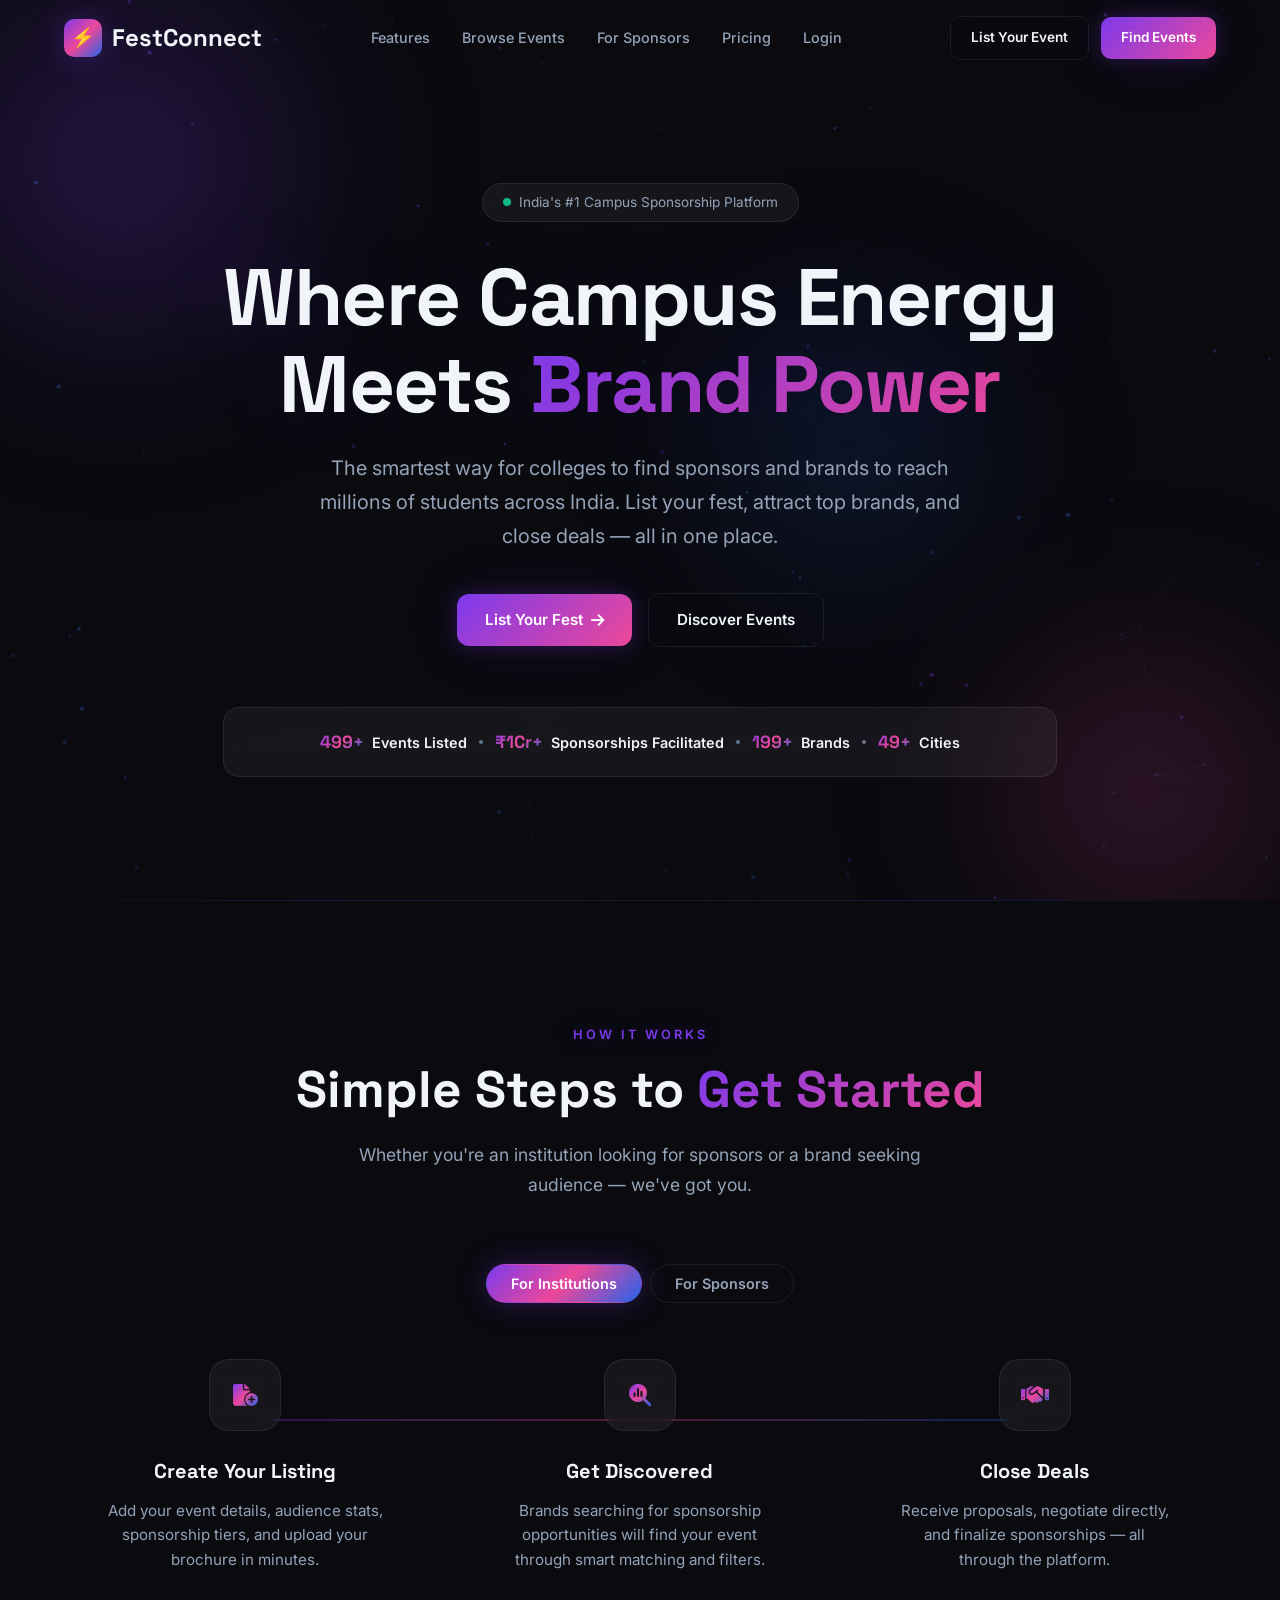
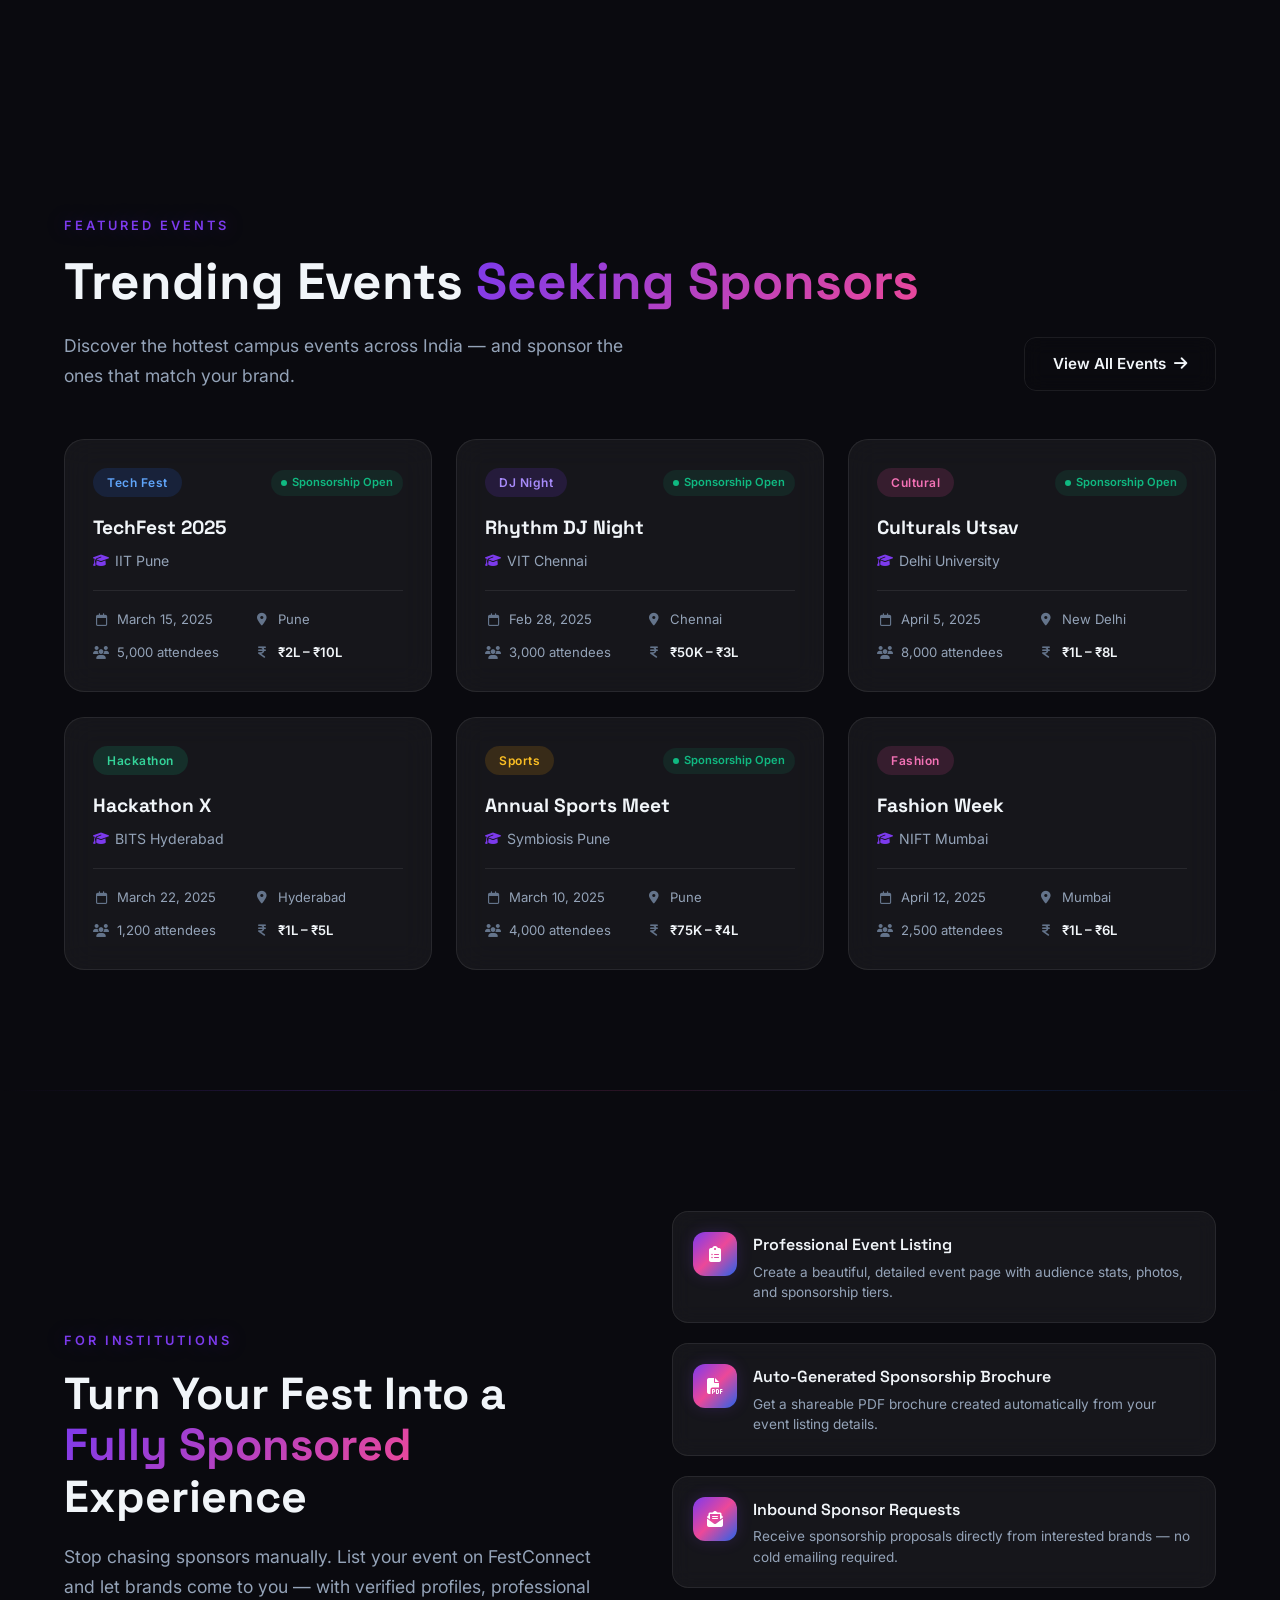
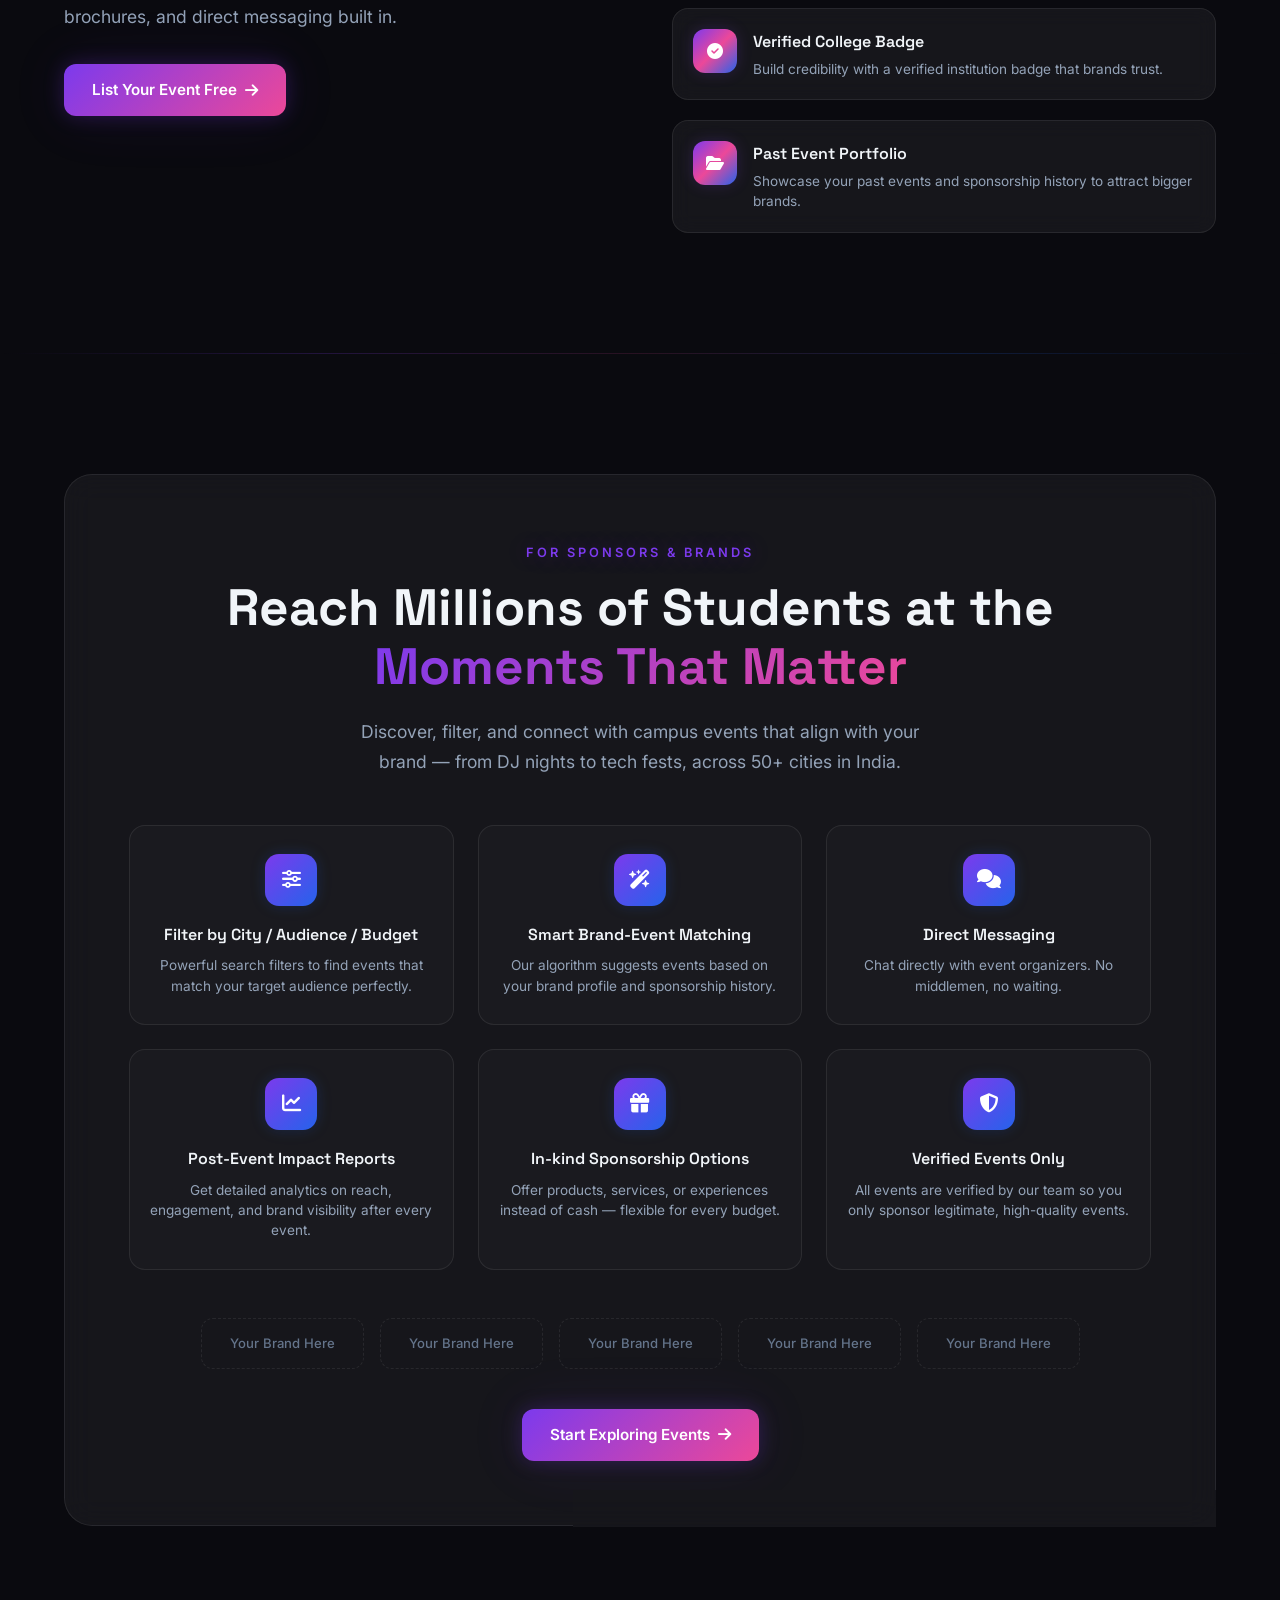
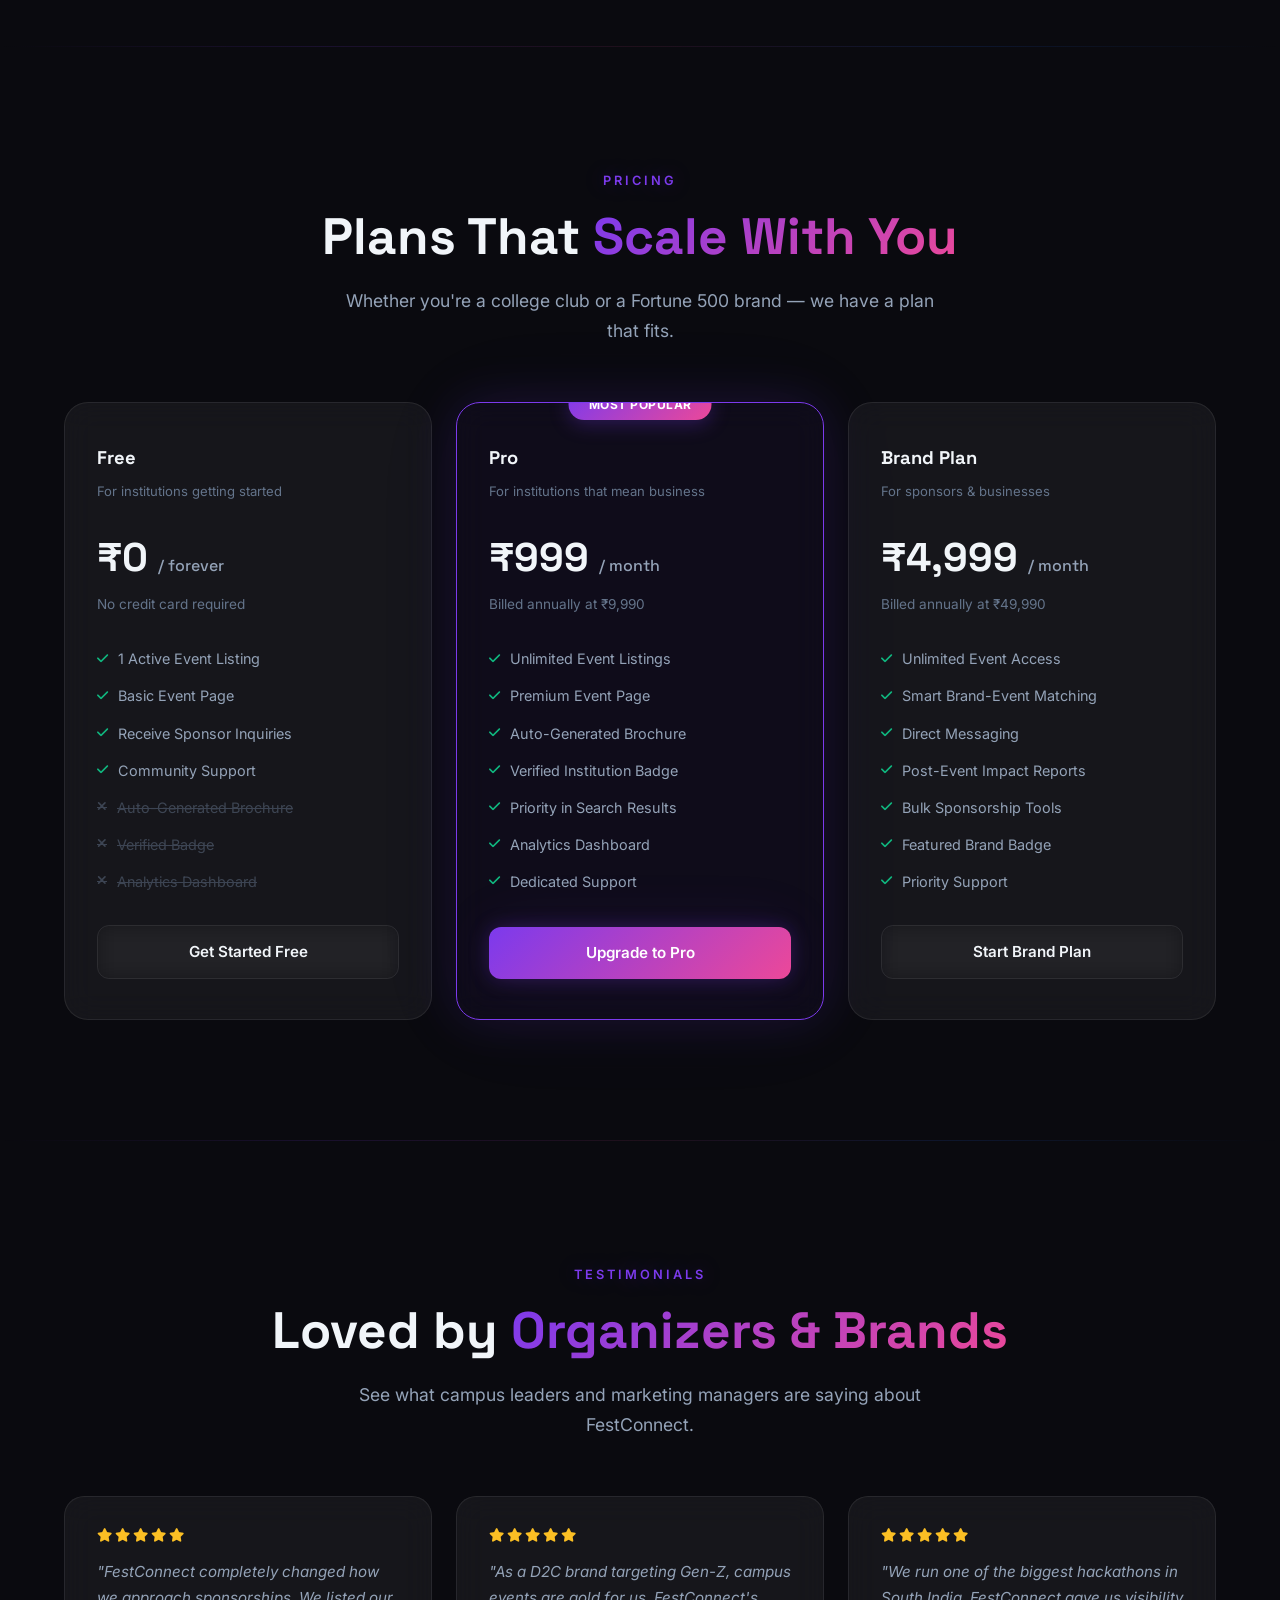
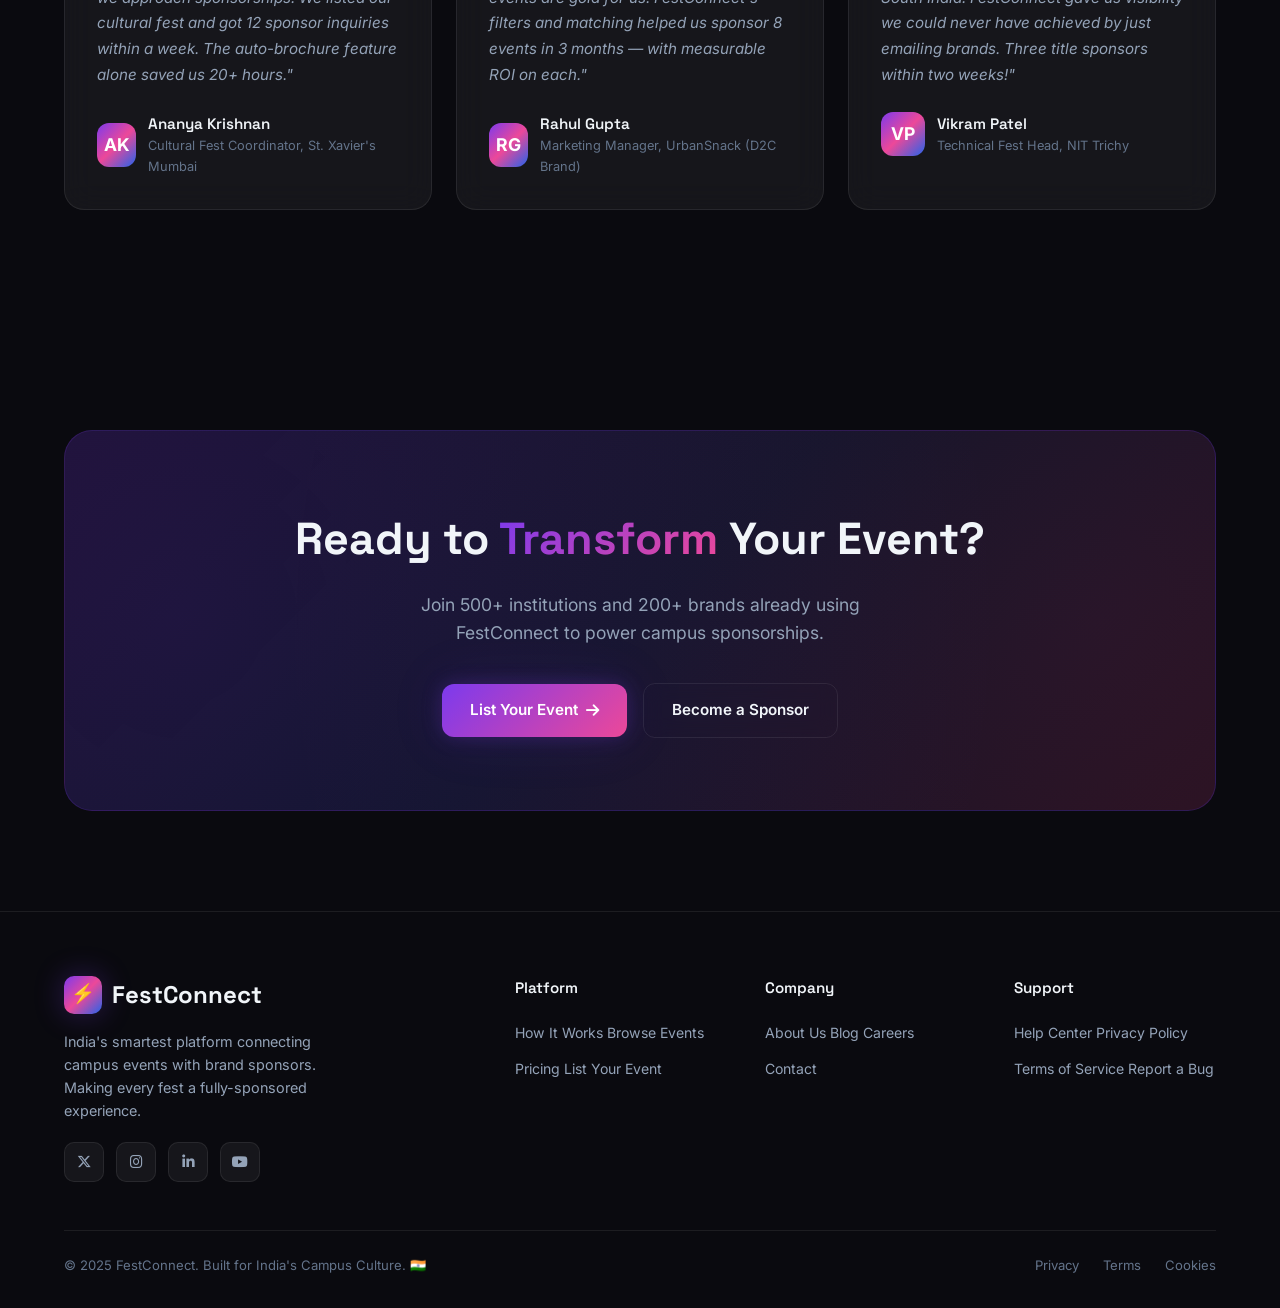
==== index.html @ a6d820e2 "🚀 Initial commit: FestConnect - Campus Sponsorship Platform" ====
<!DOCTYPE html>
<html lang="en">
<head>
  <meta charset="UTF-8" />
  <meta name="viewport" content="width=device-width, initial-scale=1.0" />
  <title>FestConnect — Where Campus Energy Meets Brand Power</title>
  <meta name="description" content="The smartest platform for colleges to find sponsors and brands to reach millions of students across India." />
  <link rel="preconnect" href="https://fonts.googleapis.com" />
  <link rel="preconnect" href="https://fonts.gstatic.com" crossorigin />
  <link href="https://fonts.googleapis.com/css2?family=Inter:wght@300;400;500;600;700;800;900&family=Space+Grotesk:wght@400;500;600;700&display=swap" rel="stylesheet" />
  <link rel="stylesheet" href="https://cdnjs.cloudflare.com/ajax/libs/font-awesome/6.5.1/css/all.min.css" />
  <style>
    /* ===== CSS CUSTOM PROPERTIES ===== */
    :root {
      --bg-primary: #0A0A0F;
      --bg-secondary: #0D0D1A;
      --bg-card: rgba(255, 255, 255, 0.03);
      --bg-glass: rgba(255, 255, 255, 0.05);
      --border-glass: rgba(255, 255, 255, 0.08);
      --purple: #7C3AED;
      --blue: #2563EB;
      --pink: #EC4899;
      --green: #10B981;
      --text-primary: #F1F5F9;
      --text-secondary: #94A3B8;
      --text-muted: #64748B;
      --font-heading: 'Space Grotesk', sans-serif;
      --font-body: 'Inter', sans-serif;
      --glow-purple: 0 0 30px rgba(124, 58, 237, 0.3);
      --glow-blue: 0 0 30px rgba(37, 99, 235, 0.3);
      --glow-pink: 0 0 30px rgba(236, 72, 153, 0.3);
      --gradient-main: linear-gradient(135deg, var(--purple), var(--pink), var(--blue));
      --gradient-purple-blue: linear-gradient(135deg, var(--purple), var(--blue));
      --gradient-purple-pink: linear-gradient(135deg, var(--purple), var(--pink));
    }

    /* ===== RESET & BASE ===== */
    *, *::before, *::after {
      margin: 0;
      padding: 0;
      box-sizing: border-box;
    }

    html {
      scroll-behavior: smooth;
      scrollbar-width: thin;
      scrollbar-color: var(--purple) var(--bg-primary);
    }

    body {
      font-family: var(--font-body);
      background: var(--bg-primary);
      color: var(--text-primary);
      overflow-x: hidden;
      line-height: 1.6;
      cursor: default;
    }

    ::-webkit-scrollbar { width: 6px; }
    ::-webkit-scrollbar-track { background: var(--bg-primary); }
    ::-webkit-scrollbar-thumb { background: var(--purple); border-radius: 3px; }

    a { text-decoration: none; color: inherit; }
    ul { list-style: none; }
    img { max-width: 100%; }

    /* ===== CURSOR GLOW FOLLOWER ===== */
    .cursor-glow {
      position: fixed;
      width: 500px;
      height: 500px;
      border-radius: 50%;
      background: radial-gradient(circle, rgba(124,58,237,0.06), transparent 70%);
      pointer-events: none;
      z-index: 0;
      transform: translate(-50%, -50%);
      transition: opacity 0.3s;
      opacity: 0;
    }
    .cursor-glow.active { opacity: 1; }

    .container {
      max-width: 1200px;
      margin: 0 auto;
      padding: 0 24px;
    }

    /* ===== UTILITY ===== */
    .gradient-text {
      background: linear-gradient(135deg, var(--purple), var(--pink), var(--blue), var(--purple));
      background-size: 300% 300%;
      -webkit-background-clip: text;
      -webkit-text-fill-color: transparent;
      background-clip: text;
      animation: gradientShift 6s ease-in-out infinite;
    }

    @keyframes gradientShift {
      0%, 100% { background-position: 0% 50%; }
      50% { background-position: 100% 50%; }
    }

    .section-label {
      font-family: var(--font-body);
      font-size: 0.8rem;
      font-weight: 600;
      letter-spacing: 3px;
      text-transform: uppercase;
      color: var(--purple);
      margin-bottom: 16px;
      display: inline-block;
      text-shadow: 0 0 20px rgba(124, 58, 237, 0.4);
    }

    .section-heading {
      font-family: var(--font-heading);
      font-size: clamp(2rem, 4.5vw, 3.2rem);
      font-weight: 700;
      line-height: 1.15;
      margin-bottom: 20px;
    }

    .section-sub {
      font-size: 1.1rem;
      color: var(--text-secondary);
      max-width: 600px;
      line-height: 1.7;
    }

    .btn {
      display: inline-flex;
      align-items: center;
      gap: 8px;
      padding: 14px 28px;
      border-radius: 12px;
      font-family: var(--font-body);
      font-size: 0.95rem;
      font-weight: 600;
      border: none;
      cursor: pointer;
      transition: all 0.4s cubic-bezier(0.4, 0, 0.2, 1);
      position: relative;
      overflow: hidden;
      z-index: 1;
    }

    .btn::after {
      content: '';
      position: absolute;
      top: -50%; left: -60%;
      width: 40%;
      height: 200%;
      background: linear-gradient(90deg, transparent, rgba(255,255,255,0.12), transparent);
      transform: skewX(-20deg);
      transition: left 0.6s ease;
      pointer-events: none;
    }

    .btn:hover::after {
      left: 120%;
    }

    .btn-primary {
      background: linear-gradient(135deg, var(--purple), var(--pink), var(--blue));
      background-size: 200% 200%;
      color: #fff;
      box-shadow: 0 0 20px rgba(124, 58, 237, 0.25), 0 0 60px rgba(124, 58, 237, 0.1);
      animation: btnGradient 4s ease-in-out infinite;
    }

    @keyframes btnGradient {
      0%, 100% { background-position: 0% 50%; }
      50% { background-position: 100% 50%; }
    }

    .btn-primary:hover {
      transform: translateY(-3px) scale(1.02);
      box-shadow: 0 0 30px rgba(124, 58, 237, 0.5), 0 0 80px rgba(124, 58, 237, 0.2), 0 10px 40px rgba(0,0,0,0.3);
    }

    .btn-primary:active {
      transform: translateY(0) scale(0.98);
      transition: all 0.1s;
    }

    .btn-outline {
      background: transparent;
      color: var(--text-primary);
      border: 1.5px solid var(--border-glass);
      backdrop-filter: blur(10px);
    }
    .btn-outline:hover {
      border-color: var(--purple);
      background: rgba(124, 58, 237, 0.06);
      box-shadow: 0 0 25px rgba(124, 58, 237, 0.2), inset 0 0 20px rgba(124, 58, 237, 0.03);
      transform: translateY(-3px) scale(1.02);
    }

    .btn-outline:active {
      transform: translateY(0) scale(0.98);
      transition: all 0.1s;
    }

    /* ===== ANIMATED BACKGROUND PARTICLES ===== */
    #particles-canvas {
      position: fixed;
      top: 0; left: 0;
      width: 100%; height: 100%;
      z-index: 0;
      pointer-events: none;
    }

    /* ===== NAVBAR ===== */
    .navbar {
      position: fixed;
      top: 0; left: 0; right: 0;
      z-index: 1000;
      padding: 16px 0;
      transition: all 0.4s ease;
    }

    .navbar.scrolled {
      background: rgba(10, 10, 15, 0.85);
      backdrop-filter: blur(20px);
      border-bottom: 1px solid var(--border-glass);
      padding: 10px 0;
    }

    .navbar .container {
      display: flex;
      align-items: center;
      justify-content: space-between;
    }

    .nav-logo {
      display: flex;
      align-items: center;
      gap: 10px;
      font-family: var(--font-heading);
      font-size: 1.5rem;
      font-weight: 700;
    }

    .nav-logo .logo-icon {
      width: 38px; height: 38px;
      background: var(--gradient-main);
      border-radius: 10px;
      display: flex;
      align-items: center;
      justify-content: center;
      font-size: 1.2rem;
      box-shadow: var(--glow-purple);
      animation: logoGlow 3s ease-in-out infinite;
    }

    @keyframes logoGlow {
      0%, 100% { box-shadow: 0 0 20px rgba(124, 58, 237, 0.3); }
      50% { box-shadow: 0 0 35px rgba(124, 58, 237, 0.5), 0 0 60px rgba(124, 58, 237, 0.15); }
    }

    .nav-links {
      display: flex;
      align-items: center;
      gap: 32px;
    }

    .nav-links a {
      font-size: 0.9rem;
      font-weight: 500;
      color: var(--text-secondary);
      transition: color 0.3s;
      position: relative;
    }

    .nav-links a::after {
      content: '';
      position: absolute;
      bottom: -4px; left: 0;
      width: 0; height: 2px;
      background: var(--gradient-main);
      transition: width 0.3s;
      border-radius: 1px;
    }

    .nav-links a:hover {
      color: var(--text-primary);
      text-shadow: 0 0 12px rgba(124, 58, 237, 0.4);
    }
    .nav-links a:hover::after { width: 100%; }

    .nav-links a.active {
      color: var(--text-primary);
    }
    .nav-links a.active::after {
      width: 100%;
    }

    .nav-buttons {
      display: flex;
      align-items: center;
      gap: 12px;
    }

    .nav-buttons .btn {
      padding: 10px 20px;
      font-size: 0.85rem;
      border-radius: 10px;
    }

    .hamburger {
      display: none;
      flex-direction: column;
      gap: 5px;
      cursor: pointer;
      z-index: 1001;
      background: none;
      border: none;
      padding: 4px;
    }

    .hamburger span {
      width: 24px; height: 2px;
      background: var(--text-primary);
      border-radius: 2px;
      transition: all 0.3s;
    }

    .hamburger.active span:nth-child(1) { transform: rotate(45deg) translate(5px, 5px); }
    .hamburger.active span:nth-child(2) { opacity: 0; }
    .hamburger.active span:nth-child(3) { transform: rotate(-45deg) translate(5px, -5px); }

    .mobile-menu {
      display: none;
      position: fixed;
      top: 0; left: 0;
      width: 100%; height: 100vh;
      background: rgba(10, 10, 15, 0.97);
      backdrop-filter: blur(30px);
      z-index: 999;
      flex-direction: column;
      align-items: center;
      justify-content: center;
      gap: 24px;
    }

    .mobile-menu.active { display: flex; }

    .mobile-menu a {
      font-family: var(--font-heading);
      font-size: 1.5rem;
      font-weight: 600;
      color: var(--text-secondary);
      transition: color 0.3s;
    }

    .mobile-menu a:hover { color: var(--text-primary); }

    .mobile-menu .btn {
      margin-top: 8px;
    }

    /* ===== HERO ===== */
    .hero {
      position: relative;
      min-height: 100vh;
      display: flex;
      align-items: center;
      justify-content: center;
      text-align: center;
      padding: 140px 24px 80px;
      overflow: hidden;
    }

    .hero-bg {
      position: absolute;
      inset: 0;
      z-index: 0;
      overflow: hidden;
    }

    .hero-orb {
      position: absolute;
      border-radius: 50%;
      filter: blur(80px);
      will-change: transform;
      transition: transform 0.3s ease-out;
    }

    .hero-orb--1 {
      width: 500px; height: 500px;
      background: radial-gradient(circle, rgba(124,58,237,0.3), transparent 70%);
      top: -10%; left: -10%;
      animation: orbFloat1 12s ease-in-out infinite;
    }

    .hero-orb--2 {
      width: 400px; height: 400px;
      background: radial-gradient(circle, rgba(236,72,153,0.25), transparent 70%);
      bottom: -10%; right: -5%;
      animation: orbFloat2 10s ease-in-out infinite;
    }

    .hero-orb--3 {
      width: 350px; height: 350px;
      background: radial-gradient(circle, rgba(37,99,235,0.22), transparent 70%);
      top: 30%; right: 20%;
      animation: orbFloat3 14s ease-in-out infinite;
    }

    @keyframes orbFloat1 {
      0%, 100% { transform: translate(0, 0) scale(1) rotate(0deg); }
      25% { transform: translate(60px, -40px) scale(1.08) rotate(5deg); }
      50% { transform: translate(20px, 40px) scale(0.95) rotate(-3deg); }
      75% { transform: translate(-40px, -20px) scale(1.03) rotate(2deg); }
    }

    @keyframes orbFloat2 {
      0%, 100% { transform: translate(0, 0) scale(1) rotate(0deg); }
      25% { transform: translate(-50px, 30px) scale(1.05) rotate(-4deg); }
      50% { transform: translate(30px, -50px) scale(0.93) rotate(6deg); }
      75% { transform: translate(50px, 20px) scale(1.07) rotate(-2deg); }
    }

    @keyframes orbFloat3 {
      0%, 100% { transform: translate(0, 0) scale(1); }
      33% { transform: translate(-30px, -40px) scale(1.1); }
      66% { transform: translate(40px, 30px) scale(0.9); }
    }

    .hero-content {
      position: relative;
      z-index: 1;
      max-width: 900px;
    }

    .hero-badge {
      display: inline-flex;
      align-items: center;
      gap: 8px;
      padding: 8px 20px;
      border-radius: 50px;
      background: var(--bg-glass);
      border: 1px solid var(--border-glass);
      font-size: 0.85rem;
      color: var(--text-secondary);
      margin-bottom: 32px;
      backdrop-filter: blur(10px);
      animation: badgeBorderGlow 4s ease-in-out infinite;
    }

    @keyframes badgeBorderGlow {
      0%, 100% { border-color: var(--border-glass); box-shadow: none; }
      50% { border-color: rgba(124, 58, 237, 0.3); box-shadow: 0 0 20px rgba(124, 58, 237, 0.08); }
    }

    .hero-badge .dot {
      width: 8px; height: 8px;
      background: var(--green);
      border-radius: 50%;
      animation: pulse 2s infinite;
    }

    @keyframes pulse {
      0%, 100% { opacity: 1; transform: scale(1); }
      50% { opacity: 0.5; transform: scale(1.3); }
    }

    .hero h1 {
      font-family: var(--font-heading);
      font-size: clamp(2.8rem, 6.5vw, 5rem);
      font-weight: 800;
      line-height: 1.08;
      margin-bottom: 24px;
      letter-spacing: -1.5px;
      text-shadow: 0 0 80px rgba(124, 58, 237, 0.15);
    }

    .hero p {
      font-size: clamp(1rem, 2vw, 1.25rem);
      color: var(--text-secondary);
      max-width: 650px;
      margin: 0 auto 40px;
      line-height: 1.7;
    }

    .hero-buttons {
      display: flex;
      align-items: center;
      justify-content: center;
      gap: 16px;
      flex-wrap: wrap;
      margin-bottom: 60px;
    }

    .stats-bar {
      display: flex;
      align-items: center;
      justify-content: center;
      gap: 12px;
      flex-wrap: wrap;
      padding: 20px 32px;
      background: var(--bg-glass);
      border: 1px solid var(--border-glass);
      border-radius: 16px;
      backdrop-filter: blur(15px);
      transition: all 0.4s;
    }

    .stats-bar:hover {
      border-color: rgba(124, 58, 237, 0.2);
      box-shadow: 0 0 40px rgba(124, 58, 237, 0.08);
    }

    .stat-item {
      display: flex;
      align-items: center;
      gap: 8px;
      font-size: 0.9rem;
      font-weight: 600;
      color: var(--text-primary);
      white-space: nowrap;
    }

    .stat-item .stat-num {
      background: var(--gradient-main);
      -webkit-background-clip: text;
      -webkit-text-fill-color: transparent;
      background-clip: text;
      font-family: var(--font-heading);
      font-size: 1.1rem;
      font-weight: 700;
    }

    .stat-divider {
      width: 4px; height: 4px;
      background: var(--text-muted);
      border-radius: 50%;
    }

    /* ===== HOW IT WORKS ===== */
    .how-it-works {
      position: relative;
      z-index: 1;
      padding: 120px 0;
    }

    .how-it-works .section-center {
      text-align: center;
      margin-bottom: 64px;
    }

    .how-tabs {
      display: flex;
      justify-content: center;
      gap: 8px;
      margin-bottom: 56px;
    }

    .how-tab {
      padding: 10px 24px;
      border-radius: 50px;
      font-size: 0.9rem;
      font-weight: 600;
      cursor: pointer;
      border: 1.5px solid var(--border-glass);
      background: transparent;
      color: var(--text-secondary);
      transition: all 0.3s;
      font-family: var(--font-body);
    }

    .how-tab.active {
      background: var(--gradient-main);
      border-color: transparent;
      color: #fff;
      box-shadow: var(--glow-purple);
    }

    .how-tab:hover:not(.active) {
      border-color: var(--purple);
      color: var(--text-primary);
    }

    .how-steps {
      display: none;
      grid-template-columns: repeat(3, 1fr);
      gap: 32px;
      position: relative;
    }

    .how-steps.active { display: grid; }

    .how-steps::before {
      content: '';
      position: absolute;
      top: 60px;
      left: calc(16.66% + 16px);
      right: calc(16.66% + 16px);
      height: 2px;
      background: linear-gradient(90deg, var(--purple), var(--pink), var(--blue));
      opacity: 0.3;
      z-index: 0;
    }

    .step-card {
      text-align: center;
      position: relative;
      z-index: 1;
      transition: all 0.4s;
    }

    .step-card:hover {
      transform: translateY(-6px);
    }

    .step-card:hover .step-number {
      border-color: rgba(124, 58, 237, 0.4);
      box-shadow: 0 0 30px rgba(124, 58, 237, 0.2), inset 0 0 20px rgba(124, 58, 237, 0.05);
      transform: scale(1.08);
    }

    .step-number {
      width: 72px; height: 72px;
      border-radius: 20px;
      background: var(--bg-glass);
      border: 1.5px solid var(--border-glass);
      display: flex;
      align-items: center;
      justify-content: center;
      margin: 0 auto 24px;
      font-family: var(--font-heading);
      font-size: 1.5rem;
      font-weight: 700;
      color: var(--purple);
      backdrop-filter: blur(10px);
      position: relative;
      transition: all 0.4s cubic-bezier(0.4, 0, 0.2, 1);
      animation: stepFloat 4s ease-in-out infinite;
    }

    .step-card:nth-child(2) .step-number { animation-delay: -1.3s; }
    .step-card:nth-child(3) .step-number { animation-delay: -2.6s; }

    @keyframes stepFloat {
      0%, 100% { transform: translateY(0); }
      50% { transform: translateY(-6px); }
    }

    .step-card:hover .step-number { animation-play-state: paused; }

    .step-number i {
      font-size: 1.4rem;
      background: var(--gradient-main);
      -webkit-background-clip: text;
      -webkit-text-fill-color: transparent;
      background-clip: text;
    }

    .step-card h3 {
      font-family: var(--font-heading);
      font-size: 1.25rem;
      font-weight: 700;
      margin-bottom: 12px;
      transition: all 0.3s;
    }

    .step-card:hover h3 {
      text-shadow: 0 0 15px rgba(124, 58, 237, 0.2);
    }

    .step-card p {
      color: var(--text-secondary);
      font-size: 0.95rem;
      line-height: 1.6;
      max-width: 280px;
      margin: 0 auto;
    }

    /* ===== FEATURED EVENTS ===== */
    .featured-events {
      position: relative;
      z-index: 1;
      padding: 120px 0;
    }

    .featured-events .section-header {
      display: flex;
      align-items: flex-end;
      justify-content: space-between;
      margin-bottom: 48px;
      flex-wrap: wrap;
      gap: 20px;
    }

    .events-grid {
      display: grid;
      grid-template-columns: repeat(3, 1fr);
      gap: 24px;
    }

    .event-card {
      background: var(--bg-glass);
      border: 1px solid var(--border-glass);
      border-radius: 20px;
      padding: 28px;
      backdrop-filter: blur(15px);
      transition: all 0.5s cubic-bezier(0.4, 0, 0.2, 1);
      position: relative;
      overflow: hidden;
      transform-style: preserve-3d;
      will-change: transform, box-shadow;
    }

    .event-card::before {
      content: '';
      position: absolute;
      inset: -1px;
      border-radius: 21px;
      padding: 1.5px;
      background: linear-gradient(135deg, transparent 20%, var(--purple) 40%, var(--pink) 60%, var(--blue) 80%, transparent);
      background-size: 300% 300%;
      -webkit-mask: linear-gradient(#fff 0 0) content-box, linear-gradient(#fff 0 0);
      mask: linear-gradient(#fff 0 0) content-box, linear-gradient(#fff 0 0);
      -webkit-mask-composite: xor;
      mask-composite: exclude;
      opacity: 0;
      transition: opacity 0.5s;
      animation: borderRotate 4s linear infinite paused;
    }

    @keyframes borderRotate {
      0% { background-position: 0% 50%; }
      50% { background-position: 100% 50%; }
      100% { background-position: 0% 50%; }
    }

    .event-card::after {
      content: '';
      position: absolute;
      top: 0; left: 0;
      width: 100%; height: 100%;
      background: radial-gradient(ellipse at var(--mouse-x, 50%) var(--mouse-y, 50%), rgba(124,58,237,0.08), transparent 60%);
      opacity: 0;
      transition: opacity 0.4s;
      pointer-events: none;
      border-radius: 20px;
    }

    .event-card:hover::before {
      opacity: 1;
      animation-play-state: running;
    }

    .event-card:hover::after { opacity: 1; }

    .event-card:hover {
      transform: translateY(-10px) scale(1.02);
      box-shadow: 0 25px 60px rgba(124, 58, 237, 0.2), 0 0 40px rgba(124, 58, 237, 0.05);
      border-color: transparent;
    }

    .event-card-top {
      display: flex;
      align-items: center;
      justify-content: space-between;
      margin-bottom: 16px;
    }

    .event-type-tag {
      padding: 5px 14px;
      border-radius: 50px;
      font-size: 0.75rem;
      font-weight: 600;
      letter-spacing: 0.5px;
      transition: all 0.3s;
    }

    .event-card:hover .event-type-tag {
      transform: scale(1.05);
      box-shadow: 0 0 15px rgba(124, 58, 237, 0.15);
    }

    .tag-tech { background: rgba(37, 99, 235, 0.15); color: #60A5FA; }
    .tag-cultural { background: rgba(236, 72, 153, 0.15); color: #F472B6; }
    .tag-dj { background: rgba(124, 58, 237, 0.15); color: #A78BFA; }
    .tag-hackathon { background: rgba(16, 185, 129, 0.15); color: #34D399; }
    .tag-sports { background: rgba(245, 158, 11, 0.15); color: #FBBF24; }
    .tag-fashion { background: rgba(236, 72, 153, 0.15); color: #F472B6; }

    .sponsorship-badge {
      display: flex;
      align-items: center;
      gap: 5px;
      font-size: 0.7rem;
      font-weight: 600;
      color: var(--green);
      padding: 4px 10px;
      border-radius: 50px;
      background: rgba(16, 185, 129, 0.1);
    }

    .sponsorship-badge .dot-green {
      width: 6px; height: 6px;
      background: var(--green);
      border-radius: 50%;
      animation: pulse 2s infinite;
    }

    .event-card h3 {
      font-family: var(--font-heading);
      font-size: 1.2rem;
      font-weight: 700;
      margin-bottom: 6px;
    }

    .event-college {
      font-size: 0.88rem;
      color: var(--text-secondary);
      margin-bottom: 18px;
      display: flex;
      align-items: center;
      gap: 6px;
    }

    .event-college i { font-size: 0.8rem; color: var(--purple); }

    .event-meta {
      display: grid;
      grid-template-columns: 1fr 1fr;
      gap: 12px;
      padding-top: 18px;
      border-top: 1px solid var(--border-glass);
    }

    .event-meta-item {
      display: flex;
      align-items: center;
      gap: 8px;
      font-size: 0.82rem;
      color: var(--text-secondary);
    }

    .event-meta-item i {
      font-size: 0.8rem;
      color: var(--text-muted);
      width: 16px;
      text-align: center;
    }

    .event-meta-item.highlight {
      color: var(--text-primary);
      font-weight: 600;
    }

    /* ===== FOR INSTITUTIONS ===== */
    .for-institutions {
      position: relative;
      z-index: 1;
      padding: 120px 0;
    }

    .split-layout {
      display: grid;
      grid-template-columns: 1fr 1fr;
      gap: 64px;
      align-items: center;
    }

    .split-left .section-heading {
      font-size: clamp(2rem, 4vw, 2.8rem);
    }

    .split-left .section-sub {
      margin-bottom: 32px;
    }

    .feature-list {
      display: flex;
      flex-direction: column;
      gap: 20px;
    }

    .feature-item {
      display: flex;
      align-items: flex-start;
      gap: 16px;
      padding: 20px;
      border-radius: 16px;
      background: var(--bg-glass);
      border: 1px solid var(--border-glass);
      backdrop-filter: blur(10px);
      transition: all 0.4s cubic-bezier(0.4, 0, 0.2, 1);
    }

    .feature-item:hover {
      border-color: rgba(124, 58, 237, 0.25);
      transform: translateX(8px);
      background: rgba(124, 58, 237, 0.04);
      box-shadow: 0 8px 30px rgba(124, 58, 237, 0.1), -4px 0 20px rgba(124, 58, 237, 0.08);
    }

    .feature-icon {
      flex-shrink: 0;
      width: 44px; height: 44px;
      border-radius: 12px;
      background: var(--gradient-main);
      display: flex;
      align-items: center;
      justify-content: center;
      font-size: 1rem;
      color: #fff;
      transition: all 0.4s;
      box-shadow: 0 0 15px rgba(124, 58, 237, 0.2);
    }

    .feature-item:hover .feature-icon {
      transform: scale(1.12) rotate(-5deg);
      box-shadow: 0 0 30px rgba(124, 58, 237, 0.4);
    }

    .feature-text h4 {
      font-family: var(--font-heading);
      font-size: 1rem;
      font-weight: 600;
      margin-bottom: 4px;
    }

    .feature-text p {
      font-size: 0.85rem;
      color: var(--text-secondary);
      line-height: 1.5;
    }

    /* ===== FOR SPONSORS ===== */
    .for-sponsors {
      position: relative;
      z-index: 1;
      padding: 120px 0;
    }

    .sponsors-card-wrap {
      background: var(--bg-glass);
      border: 1px solid var(--border-glass);
      border-radius: 28px;
      padding: 64px;
      backdrop-filter: blur(15px);
      position: relative;
      overflow: hidden;
    }

    .sponsors-card-wrap::before {
      content: '';
      position: absolute;
      top: -50%; right: -20%;
      width: 400px; height: 400px;
      background: radial-gradient(circle, rgba(124,58,237,0.08), transparent 70%);
      border-radius: 50%;
      pointer-events: none;
    }

    .sponsors-inner {
      position: relative;
      z-index: 1;
    }

    .sponsors-inner .section-center {
      text-align: center;
      margin-bottom: 48px;
    }

    .sponsors-inner .section-sub {
      margin: 0 auto;
    }

    .sponsor-features-grid {
      display: grid;
      grid-template-columns: repeat(3, 1fr);
      gap: 24px;
      margin-bottom: 48px;
    }

    .sponsor-feature-card {
      text-align: center;
      padding: 28px 20px;
      border-radius: 16px;
      background: rgba(255,255,255,0.02);
      border: 1px solid var(--border-glass);
      transition: all 0.4s cubic-bezier(0.4, 0, 0.2, 1);
      position: relative;
      overflow: hidden;
    }

    .sponsor-feature-card::before {
      content: '';
      position: absolute;
      top: 0; left: 0;
      width: 100%; height: 100%;
      background: radial-gradient(ellipse at 50% 0%, rgba(37, 99, 235, 0.08), transparent 70%);
      opacity: 0;
      transition: opacity 0.4s;
    }

    .sponsor-feature-card:hover::before { opacity: 1; }

    .sponsor-feature-card:hover {
      border-color: rgba(37, 99, 235, 0.35);
      transform: translateY(-8px);
      box-shadow: 0 15px 40px rgba(37, 99, 235, 0.12);
    }

    .sponsor-feature-card .sf-icon {
      width: 52px; height: 52px;
      border-radius: 14px;
      background: var(--gradient-purple-blue);
      display: flex;
      align-items: center;
      justify-content: center;
      margin: 0 auto 16px;
      font-size: 1.2rem;
      color: #fff;
      transition: all 0.4s;
      box-shadow: 0 0 15px rgba(37, 99, 235, 0.2);
      position: relative;
      z-index: 1;
    }

    .sponsor-feature-card:hover .sf-icon {
      transform: translateY(-4px) scale(1.1);
      box-shadow: 0 0 35px rgba(37, 99, 235, 0.4);
    }

    .sponsor-feature-card h4 {
      font-family: var(--font-heading);
      font-size: 1rem;
      font-weight: 600;
      margin-bottom: 8px;
    }

    .sponsor-feature-card p {
      font-size: 0.85rem;
      color: var(--text-secondary);
      line-height: 1.5;
    }

    .brands-row {
      display: flex;
      align-items: center;
      justify-content: center;
      gap: 16px;
      margin-bottom: 40px;
      flex-wrap: wrap;
    }

    .brand-box {
      padding: 14px 28px;
      border-radius: 12px;
      border: 1px dashed var(--border-glass);
      font-size: 0.82rem;
      color: var(--text-muted);
      font-weight: 500;
      transition: all 0.4s;
    }

    .brand-box:hover {
      border-color: var(--purple);
      border-style: solid;
      color: var(--text-primary);
      background: rgba(124, 58, 237, 0.06);
      box-shadow: 0 0 25px rgba(124, 58, 237, 0.15);
      transform: translateY(-2px);
    }

    .sponsors-cta {
      text-align: center;
    }

    /* ===== PRICING ===== */
    .pricing {
      position: relative;
      z-index: 1;
      padding: 120px 0;
    }

    .pricing .section-center {
      text-align: center;
      margin-bottom: 56px;
    }

    .pricing .section-sub { margin: 0 auto; }

    .pricing-grid {
      display: grid;
      grid-template-columns: repeat(3, 1fr);
      gap: 24px;
      align-items: stretch;
    }

    .pricing-card {
      background: var(--bg-glass);
      border: 1px solid var(--border-glass);
      border-radius: 24px;
      padding: 40px 32px;
      backdrop-filter: blur(15px);
      transition: all 0.5s cubic-bezier(0.4, 0, 0.2, 1);
      display: flex;
      flex-direction: column;
      position: relative;
      overflow: hidden;
    }

    .pricing-card::after {
      content: '';
      position: absolute;
      top: 0; left: -100%;
      width: 60%;
      height: 100%;
      background: linear-gradient(90deg, transparent, rgba(255,255,255,0.03), transparent);
      transition: left 0.8s;
    }

    .pricing-card:hover::after {
      left: 150%;
    }

    .pricing-card:hover {
      transform: translateY(-8px) scale(1.02);
      box-shadow: 0 20px 50px rgba(0,0,0,0.3);
      border-color: rgba(124, 58, 237, 0.15);
    }

    .pricing-card.popular {
      border-color: var(--purple);
      box-shadow: 0 0 50px rgba(124, 58, 237, 0.15), 0 0 100px rgba(124, 58, 237, 0.05);
      background: rgba(124, 58, 237, 0.05);
      animation: popularGlow 4s ease-in-out infinite;
    }

    @keyframes popularGlow {
      0%, 100% { box-shadow: 0 0 40px rgba(124, 58, 237, 0.15), 0 0 80px rgba(124, 58, 237, 0.05); }
      50% { box-shadow: 0 0 60px rgba(124, 58, 237, 0.25), 0 0 120px rgba(124, 58, 237, 0.08); }
    }

    .pricing-card.popular:hover {
      transform: translateY(-10px) scale(1.03);
      box-shadow: 0 0 60px rgba(124, 58, 237, 0.3), 0 20px 60px rgba(0,0,0,0.3);
    }

    .popular-badge {
      position: absolute;
      top: -14px;
      left: 50%;
      transform: translateX(-50%);
      background: var(--gradient-main);
      background-size: 200% 200%;
      animation: btnGradient 3s ease-in-out infinite;
      padding: 6px 20px;
      border-radius: 50px;
      font-size: 0.75rem;
      font-weight: 700;
      color: #fff;
      white-space: nowrap;
      letter-spacing: 0.5px;
      box-shadow: 0 4px 20px rgba(124, 58, 237, 0.3);
    }

    .pricing-card .plan-name {
      font-family: var(--font-heading);
      font-size: 1.15rem;
      font-weight: 700;
      margin-bottom: 8px;
    }

    .pricing-card .plan-target {
      font-size: 0.82rem;
      color: var(--text-muted);
      margin-bottom: 24px;
    }

    .pricing-card .plan-price {
      font-family: var(--font-heading);
      font-size: 2.5rem;
      font-weight: 800;
      margin-bottom: 4px;
    }

    .pricing-card .plan-price span {
      font-size: 1rem;
      font-weight: 500;
      color: var(--text-secondary);
    }

    .pricing-card .plan-period {
      font-size: 0.85rem;
      color: var(--text-muted);
      margin-bottom: 32px;
    }

    .plan-features {
      flex: 1;
      display: flex;
      flex-direction: column;
      gap: 14px;
      margin-bottom: 32px;
    }

    .plan-features li {
      display: flex;
      align-items: center;
      gap: 10px;
      font-size: 0.9rem;
      color: var(--text-secondary);
    }

    .plan-features li i {
      font-size: 0.8rem;
      color: var(--green);
    }

    .plan-features li.disabled {
      color: var(--text-muted);
      text-decoration: line-through;
      opacity: 0.5;
    }

    .plan-features li.disabled i { color: var(--text-muted); }

    .pricing-card .btn { width: 100%; justify-content: center; }

    /* ===== TESTIMONIALS ===== */
    .testimonials {
      position: relative;
      z-index: 1;
      padding: 120px 0;
    }

    .testimonials .section-center {
      text-align: center;
      margin-bottom: 56px;
    }

    .testimonials .section-sub { margin: 0 auto; }

    .testimonials-grid {
      display: grid;
      grid-template-columns: repeat(3, 1fr);
      gap: 24px;
    }

    .testimonial-card {
      background: var(--bg-glass);
      border: 1px solid var(--border-glass);
      border-radius: 20px;
      padding: 32px;
      backdrop-filter: blur(15px);
      transition: all 0.5s cubic-bezier(0.4, 0, 0.2, 1);
      position: relative;
      overflow: hidden;
    }

    .testimonial-card::before {
      content: '\201C';
      position: absolute;
      top: 16px; right: 24px;
      font-size: 5rem;
      font-family: Georgia, serif;
      color: var(--purple);
      opacity: 0;
      transition: opacity 0.5s;
      line-height: 1;
      pointer-events: none;
    }

    .testimonial-card:hover::before { opacity: 0.08; }

    .testimonial-card:hover {
      border-color: rgba(124, 58, 237, 0.25);
      transform: translateY(-8px);
      box-shadow: 0 20px 50px rgba(124, 58, 237, 0.1), 0 0 30px rgba(124, 58, 237, 0.05);
    }

    .testimonial-card:hover .testimonial-avatar {
      box-shadow: 0 0 20px rgba(124, 58, 237, 0.3);
      transform: scale(1.08);
    }

    .testimonial-card .quote-icon {
      font-size: 2rem;
      margin-bottom: 16px;
      opacity: 0.15;
    }

    .testimonial-card blockquote {
      font-size: 0.95rem;
      color: var(--text-secondary);
      line-height: 1.7;
      margin-bottom: 24px;
      font-style: italic;
    }

    .testimonial-author {
      display: flex;
      align-items: center;
      gap: 12px;
    }

    .testimonial-avatar {
      width: 44px; height: 44px;
      border-radius: 12px;
      background: var(--gradient-main);
      display: flex;
      align-items: center;
      justify-content: center;
      font-size: 1.1rem;
      font-weight: 700;
      color: #fff;
      transition: all 0.4s;
    }

    .testimonial-info h4 {
      font-family: var(--font-heading);
      font-size: 0.95rem;
      font-weight: 600;
    }

    .testimonial-info p {
      font-size: 0.8rem;
      color: var(--text-muted);
    }

    .testimonial-stars {
      margin-bottom: 16px;
      color: #FBBF24;
      font-size: 0.85rem;
      display: flex;
      gap: 3px;
    }

    /* ===== CTA BANNER ===== */
    .cta-banner {
      position: relative;
      z-index: 1;
      padding: 100px 0;
    }

    .cta-inner {
      text-align: center;
      padding: 72px 48px;
      border-radius: 28px;
      background: linear-gradient(135deg, rgba(124,58,237,0.15), rgba(37,99,235,0.1), rgba(236,72,153,0.1));
      border: 1px solid rgba(124, 58, 237, 0.25);
      position: relative;
      overflow: hidden;
      transition: all 0.5s;
      animation: ctaPulse 6s ease-in-out infinite;
    }

    @keyframes ctaPulse {
      0%, 100% { box-shadow: 0 0 40px rgba(124, 58, 237, 0.05); }
      50% { box-shadow: 0 0 80px rgba(124, 58, 237, 0.1), 0 0 120px rgba(236, 72, 153, 0.05); }
    }

    .cta-inner:hover {
      border-color: rgba(124, 58, 237, 0.35);
      box-shadow: 0 0 80px rgba(124, 58, 237, 0.15), 0 0 120px rgba(236, 72, 153, 0.05);
    }

    .cta-inner::before {
      content: '';
      position: absolute;
      top: -50%; left: -50%;
      width: 200%; height: 200%;
      background: radial-gradient(circle at 30% 50%, rgba(124,58,237,0.1), transparent 50%),
                  radial-gradient(circle at 70% 50%, rgba(236,72,153,0.08), transparent 50%);
      pointer-events: none;
      animation: ctaBgShift 10s ease-in-out infinite;
    }

    @keyframes ctaBgShift {
      0%, 100% { transform: translate(0, 0); }
      50% { transform: translate(3%, -3%); }
    }

    .cta-inner > * { position: relative; z-index: 1; }

    .cta-inner h2 {
      font-family: var(--font-heading);
      font-size: clamp(2rem, 4vw, 2.8rem);
      font-weight: 800;
      margin-bottom: 16px;
    }

    .cta-inner p {
      color: var(--text-secondary);
      font-size: 1.1rem;
      margin-bottom: 36px;
      max-width: 500px;
      margin-left: auto;
      margin-right: auto;
    }

    .cta-buttons {
      display: flex;
      align-items: center;
      justify-content: center;
      gap: 16px;
      flex-wrap: wrap;
    }

    /* ===== FOOTER ===== */
    .footer {
      position: relative;
      z-index: 1;
      padding: 64px 0 32px;
      border-top: 1px solid var(--border-glass);
    }

    .footer-grid {
      display: grid;
      grid-template-columns: 2fr 1fr 1fr 1fr;
      gap: 48px;
      margin-bottom: 48px;
    }

    .footer-brand .nav-logo {
      margin-bottom: 16px;
    }

    .footer-brand p {
      font-size: 0.9rem;
      color: var(--text-secondary);
      line-height: 1.6;
      margin-bottom: 20px;
      max-width: 300px;
    }

    .footer-socials {
      display: flex;
      gap: 12px;
    }

    .footer-socials a {
      width: 40px; height: 40px;
      border-radius: 10px;
      background: var(--bg-glass);
      border: 1px solid var(--border-glass);
      display: flex;
      align-items: center;
      justify-content: center;
      font-size: 0.9rem;
      color: var(--text-secondary);
      transition: all 0.3s;
    }

    .footer-socials a:hover {
      border-color: var(--purple);
      color: var(--text-primary);
      transform: translateY(-4px) scale(1.1);
      box-shadow: 0 0 20px rgba(124, 58, 237, 0.25);
      background: rgba(124, 58, 237, 0.08);
    }

    .footer-col h4 {
      font-family: var(--font-heading);
      font-size: 0.95rem;
      font-weight: 600;
      margin-bottom: 20px;
    }

    .footer-col a {
      display: inline-block;
      font-size: 0.88rem;
      color: var(--text-secondary);
      margin-bottom: 12px;
      transition: all 0.3s;
      position: relative;
    }

    .footer-col a::after {
      content: '';
      position: absolute;
      bottom: 2px; left: 0;
      width: 0; height: 1px;
      background: var(--purple);
      transition: width 0.3s;
    }

    .footer-col a:hover {
      color: var(--text-primary);
      transform: translateX(4px);
    }

    .footer-col a:hover::after { width: 100%; }

    .footer-bottom {
      border-top: 1px solid var(--border-glass);
      padding-top: 24px;
      display: flex;
      align-items: center;
      justify-content: space-between;
      flex-wrap: wrap;
      gap: 12px;
    }

    .footer-bottom p {
      font-size: 0.82rem;
      color: var(--text-muted);
    }

    .footer-bottom-links {
      display: flex;
      gap: 24px;
    }

    .footer-bottom-links a {
      font-size: 0.82rem;
      color: var(--text-muted);
      transition: color 0.3s;
    }

    .footer-bottom-links a:hover { color: var(--text-secondary); }

    /* ===== SCROLL ANIMATIONS ===== */
    .reveal {
      opacity: 0;
      transform: translateY(40px);
      transition: opacity 0.9s cubic-bezier(0.4, 0, 0.2, 1),
                  transform 0.9s cubic-bezier(0.4, 0, 0.2, 1);
    }

    .reveal.visible {
      opacity: 1;
      transform: translateY(0);
    }

    .reveal-left {
      opacity: 0;
      transform: translateX(-50px);
      transition: opacity 0.9s cubic-bezier(0.4, 0, 0.2, 1),
                  transform 0.9s cubic-bezier(0.4, 0, 0.2, 1);
    }

    .reveal-left.visible {
      opacity: 1;
      transform: translateX(0);
    }

    .reveal-right {
      opacity: 0;
      transform: translateX(50px);
      transition: opacity 0.9s cubic-bezier(0.4, 0, 0.2, 1),
                  transform 0.9s cubic-bezier(0.4, 0, 0.2, 1);
    }

    .reveal-right.visible {
      opacity: 1;
      transform: translateX(0);
    }

    .reveal-scale {
      opacity: 0;
      transform: scale(0.88);
      transition: opacity 0.9s cubic-bezier(0.4, 0, 0.2, 1),
                  transform 0.9s cubic-bezier(0.4, 0, 0.2, 1);
    }

    .reveal-scale.visible {
      opacity: 1;
      transform: scale(1);
    }

    /* Stagger children animation */
    .stagger-children > *:nth-child(1) { transition-delay: 0.05s; }
    .stagger-children > *:nth-child(2) { transition-delay: 0.12s; }
    .stagger-children > *:nth-child(3) { transition-delay: 0.19s; }
    .stagger-children > *:nth-child(4) { transition-delay: 0.26s; }
    .stagger-children > *:nth-child(5) { transition-delay: 0.33s; }
    .stagger-children > *:nth-child(6) { transition-delay: 0.40s; }

    /* Glowing separator line between sections */
    .section-glow-divider {
      width: 100%;
      height: 1px;
      background: linear-gradient(90deg, transparent, rgba(124,58,237,0.3), rgba(236,72,153,0.2), rgba(37,99,235,0.3), transparent);
      margin: 0;
      border: none;
    }

    /* ===== RESPONSIVE ===== */
    @media (max-width: 1024px) {
      .events-grid { grid-template-columns: repeat(2, 1fr); }
      .pricing-grid { grid-template-columns: repeat(2, 1fr); }
      .pricing-card:last-child { grid-column: 1 / -1; max-width: 400px; margin: 0 auto; }
      .sponsor-features-grid { grid-template-columns: repeat(2, 1fr); }
      .footer-grid { grid-template-columns: 1fr 1fr; }
    }

    @media (max-width: 768px) {
      .nav-links, .nav-buttons { display: none; }
      .hamburger { display: flex; }

      .hero { padding: 120px 24px 60px; min-height: auto; }
      .hero h1 { font-size: clamp(2.2rem, 8vw, 3rem); }

      .stats-bar {
        flex-direction: column;
        gap: 8px;
        padding: 16px 20px;
      }

      .stat-divider { display: none; }

      .split-layout {
        grid-template-columns: 1fr;
        gap: 40px;
      }

      .how-steps {
        grid-template-columns: 1fr;
        gap: 40px;
      }

      .how-steps::before { display: none; }

      .events-grid { grid-template-columns: 1fr; }

      .sponsors-card-wrap { padding: 32px 20px; }

      .sponsor-features-grid { grid-template-columns: 1fr; }

      .pricing-grid {
        grid-template-columns: 1fr;
        max-width: 400px;
        margin: 0 auto;
      }

      .pricing-card:last-child { max-width: none; }

      .testimonials-grid { grid-template-columns: 1fr; }

      .footer-grid {
        grid-template-columns: 1fr;
        gap: 32px;
      }

      .footer-bottom {
        flex-direction: column;
        text-align: center;
      }

      .cta-inner { padding: 40px 24px; }
    }

    @media (max-width: 480px) {
      .hero-buttons { flex-direction: column; }
      .hero-buttons .btn { width: 100%; justify-content: center; }
      .cta-buttons { flex-direction: column; }
      .cta-buttons .btn { width: 100%; justify-content: center; }
    }
  </style>
</head>
<body>

  <!-- PARTICLE CANVAS -->
  <canvas id="particles-canvas"></canvas>
  <div class="cursor-glow" id="cursorGlow"></div>

  <!-- NAVBAR -->
  <nav class="navbar" id="navbar">
    <div class="container">
      <a href="#" class="nav-logo">
        <div class="logo-icon">⚡</div>
        FestConnect
      </a>
      <div class="nav-links">
        <a href="#features">Features</a>
        <a href="#events">Browse Events</a>
        <a href="#sponsors">For Sponsors</a>
        <a href="#pricing">Pricing</a>
        <a href="#" class="login-link">Login</a>
      </div>
      <div class="nav-buttons">
        <a href="#" class="btn btn-outline">List Your Event</a>
        <a href="#events" class="btn btn-primary">Find Events</a>
      </div>
      <button class="hamburger" id="hamburger" aria-label="Menu">
        <span></span><span></span><span></span>
      </button>
    </div>
  </nav>

  <!-- MOBILE MENU -->
  <div class="mobile-menu" id="mobileMenu">
    <a href="#features" class="mobile-nav-link">Features</a>
    <a href="#events" class="mobile-nav-link">Browse Events</a>
    <a href="#sponsors" class="mobile-nav-link">For Sponsors</a>
    <a href="#pricing" class="mobile-nav-link">Pricing</a>
    <a href="#" class="mobile-nav-link">Login</a>
    <a href="#" class="btn btn-outline">List Your Event</a>
    <a href="#events" class="btn btn-primary">Find Events</a>
  </div>

  <!-- HERO -->
  <section class="hero" id="hero">
    <div class="hero-bg">
      <div class="hero-orb hero-orb--1"></div>
      <div class="hero-orb hero-orb--2"></div>
      <div class="hero-orb hero-orb--3"></div>
    </div>
    <div class="hero-content">
      <div class="hero-badge reveal-scale">
        <span class="dot"></span>
        <span>India's #1 Campus Sponsorship Platform</span>
      </div>
      <h1 class="reveal">Where Campus Energy<br>Meets <span class="gradient-text">Brand Power</span></h1>
      <p class="reveal">The smartest way for colleges to find sponsors and brands to reach millions of students across India. List your fest, attract top brands, and close deals — all in one place.</p>
      <div class="hero-buttons reveal">
        <a href="#" class="btn btn-primary">List Your Fest <i class="fa-solid fa-arrow-right"></i></a>
        <a href="#events" class="btn btn-outline">Discover Events</a>
      </div>
      <div class="stats-bar reveal">
        <div class="stat-item">
          <span class="stat-num">500+</span> Events Listed
        </div>
        <div class="stat-divider"></div>
        <div class="stat-item">
          <span class="stat-num">₹2Cr+</span> Sponsorships Facilitated
        </div>
        <div class="stat-divider"></div>
        <div class="stat-item">
          <span class="stat-num">200+</span> Brands
        </div>
        <div class="stat-divider"></div>
        <div class="stat-item">
          <span class="stat-num">50+</span> Cities
        </div>
      </div>
    </div>
  </section>

  <hr class="section-glow-divider">

  <!-- HOW IT WORKS -->
  <section class="how-it-works" id="features">
    <div class="container">
      <div class="section-center reveal">
        <span class="section-label">How It Works</span>
        <h2 class="section-heading">Simple Steps to <span class="gradient-text">Get Started</span></h2>
        <p class="section-sub" style="margin:0 auto;">Whether you're an institution looking for sponsors or a brand seeking audience — we've got you.</p>
      </div>
      <div class="how-tabs reveal">
        <button class="how-tab active" data-target="steps-institution">For Institutions</button>
        <button class="how-tab" data-target="steps-sponsors">For Sponsors</button>
      </div>

      <!-- Institution Steps -->
      <div class="how-steps active" id="steps-institution">
        <div class="step-card reveal" style="transition-delay:0.1s">
          <div class="step-number"><i class="fa-solid fa-file-circle-plus"></i></div>
          <h3>Create Your Listing</h3>
          <p>Add your event details, audience stats, sponsorship tiers, and upload your brochure in minutes.</p>
        </div>
        <div class="step-card reveal" style="transition-delay:0.2s">
          <div class="step-number"><i class="fa-solid fa-magnifying-glass-chart"></i></div>
          <h3>Get Discovered</h3>
          <p>Brands searching for sponsorship opportunities will find your event through smart matching and filters.</p>
        </div>
        <div class="step-card reveal" style="transition-delay:0.3s">
          <div class="step-number"><i class="fa-solid fa-handshake"></i></div>
          <h3>Close Deals</h3>
          <p>Receive proposals, negotiate directly, and finalize sponsorships — all through the platform.</p>
        </div>
      </div>

      <!-- Sponsor Steps -->
      <div class="how-steps" id="steps-sponsors">
        <div class="step-card reveal" style="transition-delay:0.1s">
          <div class="step-number"><i class="fa-solid fa-compass"></i></div>
          <h3>Browse Events</h3>
          <p>Explore hundreds of verified campus events across India — fests, hackathons, DJ nights, and more.</p>
        </div>
        <div class="step-card reveal" style="transition-delay:0.2s">
          <div class="step-number"><i class="fa-solid fa-filter"></i></div>
          <h3>Filter by Audience</h3>
          <p>Use powerful filters — city, budget, event type, footfall, and demographics — to find perfect matches.</p>
        </div>
        <div class="step-card reveal" style="transition-delay:0.3s">
          <div class="step-number"><i class="fa-solid fa-bolt"></i></div>
          <h3>Connect Instantly</h3>
          <p>Send sponsorship proposals directly to event organizers. No middlemen, no delays.</p>
        </div>
      </div>
    </div>
  </section>

  <!-- FEATURED EVENTS -->
  <section class="featured-events" id="events">
    <div class="container">
      <div class="section-header reveal">
        <div>
          <span class="section-label">Featured Events</span>
          <h2 class="section-heading">Trending Events <span class="gradient-text">Seeking Sponsors</span></h2>
          <p class="section-sub">Discover the hottest campus events across India — and sponsor the ones that match your brand.</p>
        </div>
        <a href="#" class="btn btn-outline">View All Events <i class="fa-solid fa-arrow-right"></i></a>
      </div>

      <div class="events-grid stagger-children">
        <!-- Event 1 -->
        <div class="event-card reveal" style="transition-delay:0.05s">
          <div class="event-card-top">
            <span class="event-type-tag tag-tech">Tech Fest</span>
            <span class="sponsorship-badge"><span class="dot-green"></span> Sponsorship Open</span>
          </div>
          <h3>TechFest 2025</h3>
          <div class="event-college"><i class="fa-solid fa-graduation-cap"></i> IIT Pune</div>
          <div class="event-meta">
            <div class="event-meta-item"><i class="fa-regular fa-calendar"></i> March 15, 2025</div>
            <div class="event-meta-item"><i class="fa-solid fa-location-dot"></i> Pune</div>
            <div class="event-meta-item"><i class="fa-solid fa-users"></i> 5,000 attendees</div>
            <div class="event-meta-item highlight"><i class="fa-solid fa-indian-rupee-sign"></i> ₹2L – ₹10L</div>
          </div>
        </div>

        <!-- Event 2 -->
        <div class="event-card reveal" style="transition-delay:0.1s">
          <div class="event-card-top">
            <span class="event-type-tag tag-dj">DJ Night</span>
            <span class="sponsorship-badge"><span class="dot-green"></span> Sponsorship Open</span>
          </div>
          <h3>Rhythm DJ Night</h3>
          <div class="event-college"><i class="fa-solid fa-graduation-cap"></i> VIT Chennai</div>
          <div class="event-meta">
            <div class="event-meta-item"><i class="fa-regular fa-calendar"></i> Feb 28, 2025</div>
            <div class="event-meta-item"><i class="fa-solid fa-location-dot"></i> Chennai</div>
            <div class="event-meta-item"><i class="fa-solid fa-users"></i> 3,000 attendees</div>
            <div class="event-meta-item highlight"><i class="fa-solid fa-indian-rupee-sign"></i> ₹50K – ₹3L</div>
          </div>
        </div>

        <!-- Event 3 -->
        <div class="event-card reveal" style="transition-delay:0.15s">
          <div class="event-card-top">
            <span class="event-type-tag tag-cultural">Cultural</span>
            <span class="sponsorship-badge"><span class="dot-green"></span> Sponsorship Open</span>
          </div>
          <h3>Culturals Utsav</h3>
          <div class="event-college"><i class="fa-solid fa-graduation-cap"></i> Delhi University</div>
          <div class="event-meta">
            <div class="event-meta-item"><i class="fa-regular fa-calendar"></i> April 5, 2025</div>
            <div class="event-meta-item"><i class="fa-solid fa-location-dot"></i> New Delhi</div>
            <div class="event-meta-item"><i class="fa-solid fa-users"></i> 8,000 attendees</div>
            <div class="event-meta-item highlight"><i class="fa-solid fa-indian-rupee-sign"></i> ₹1L – ₹8L</div>
          </div>
        </div>

        <!-- Event 4 -->
        <div class="event-card reveal" style="transition-delay:0.2s">
          <div class="event-card-top">
            <span class="event-type-tag tag-hackathon">Hackathon</span>
          </div>
          <h3>Hackathon X</h3>
          <div class="event-college"><i class="fa-solid fa-graduation-cap"></i> BITS Hyderabad</div>
          <div class="event-meta">
            <div class="event-meta-item"><i class="fa-regular fa-calendar"></i> March 22, 2025</div>
            <div class="event-meta-item"><i class="fa-solid fa-location-dot"></i> Hyderabad</div>
            <div class="event-meta-item"><i class="fa-solid fa-users"></i> 1,200 attendees</div>
            <div class="event-meta-item highlight"><i class="fa-solid fa-indian-rupee-sign"></i> ₹1L – ₹5L</div>
          </div>
        </div>

        <!-- Event 5 -->
        <div class="event-card reveal" style="transition-delay:0.25s">
          <div class="event-card-top">
            <span class="event-type-tag tag-sports">Sports</span>
            <span class="sponsorship-badge"><span class="dot-green"></span> Sponsorship Open</span>
          </div>
          <h3>Annual Sports Meet</h3>
          <div class="event-college"><i class="fa-solid fa-graduation-cap"></i> Symbiosis Pune</div>
          <div class="event-meta">
            <div class="event-meta-item"><i class="fa-regular fa-calendar"></i> March 10, 2025</div>
            <div class="event-meta-item"><i class="fa-solid fa-location-dot"></i> Pune</div>
            <div class="event-meta-item"><i class="fa-solid fa-users"></i> 4,000 attendees</div>
            <div class="event-meta-item highlight"><i class="fa-solid fa-indian-rupee-sign"></i> ₹75K – ₹4L</div>
          </div>
        </div>

        <!-- Event 6 -->
        <div class="event-card reveal" style="transition-delay:0.3s">
          <div class="event-card-top">
            <span class="event-type-tag tag-fashion">Fashion</span>
          </div>
          <h3>Fashion Week</h3>
          <div class="event-college"><i class="fa-solid fa-graduation-cap"></i> NIFT Mumbai</div>
          <div class="event-meta">
            <div class="event-meta-item"><i class="fa-regular fa-calendar"></i> April 12, 2025</div>
            <div class="event-meta-item"><i class="fa-solid fa-location-dot"></i> Mumbai</div>
            <div class="event-meta-item"><i class="fa-solid fa-users"></i> 2,500 attendees</div>
            <div class="event-meta-item highlight"><i class="fa-solid fa-indian-rupee-sign"></i> ₹1L – ₹6L</div>
          </div>
        </div>
      </div>
    </div>
  </section>

  <hr class="section-glow-divider">

  <!-- FOR INSTITUTIONS -->
  <section class="for-institutions" id="institutions">
    <div class="container">
      <div class="split-layout">
        <div class="split-left reveal-left">
          <span class="section-label">For Institutions</span>
          <h2 class="section-heading">Turn Your Fest Into a <span class="gradient-text">Fully Sponsored</span> Experience</h2>
          <p class="section-sub">Stop chasing sponsors manually. List your event on FestConnect and let brands come to you — with verified profiles, professional brochures, and direct messaging built in.</p>
          <div style="margin-top:32px">
            <a href="#" class="btn btn-primary">List Your Event Free <i class="fa-solid fa-arrow-right"></i></a>
          </div>
        </div>
        <div class="feature-list reveal-right">
          <div class="feature-item">
            <div class="feature-icon"><i class="fa-solid fa-clipboard-list"></i></div>
            <div class="feature-text">
              <h4>Professional Event Listing</h4>
              <p>Create a beautiful, detailed event page with audience stats, photos, and sponsorship tiers.</p>
            </div>
          </div>
          <div class="feature-item">
            <div class="feature-icon"><i class="fa-solid fa-file-pdf"></i></div>
            <div class="feature-text">
              <h4>Auto-Generated Sponsorship Brochure</h4>
              <p>Get a shareable PDF brochure created automatically from your event listing details.</p>
            </div>
          </div>
          <div class="feature-item">
            <div class="feature-icon"><i class="fa-solid fa-envelope-open-text"></i></div>
            <div class="feature-text">
              <h4>Inbound Sponsor Requests</h4>
              <p>Receive sponsorship proposals directly from interested brands — no cold emailing required.</p>
            </div>
          </div>
          <div class="feature-item">
            <div class="feature-icon"><i class="fa-solid fa-circle-check"></i></div>
            <div class="feature-text">
              <h4>Verified College Badge</h4>
              <p>Build credibility with a verified institution badge that brands trust.</p>
            </div>
          </div>
          <div class="feature-item">
            <div class="feature-icon"><i class="fa-solid fa-folder-open"></i></div>
            <div class="feature-text">
              <h4>Past Event Portfolio</h4>
              <p>Showcase your past events and sponsorship history to attract bigger brands.</p>
            </div>
          </div>
        </div>
      </div>
    </div>
  </section>

  <hr class="section-glow-divider">

  <!-- FOR SPONSORS -->
  <section class="for-sponsors" id="sponsors">
    <div class="container">
      <div class="sponsors-card-wrap reveal-scale">
        <div class="sponsors-inner">
          <div class="section-center">
            <span class="section-label">For Sponsors & Brands</span>
            <h2 class="section-heading">Reach Millions of Students at the <span class="gradient-text">Moments That Matter</span></h2>
            <p class="section-sub">Discover, filter, and connect with campus events that align with your brand — from DJ nights to tech fests, across 50+ cities in India.</p>
          </div>

          <div class="sponsor-features-grid">
            <div class="sponsor-feature-card">
              <div class="sf-icon"><i class="fa-solid fa-sliders"></i></div>
              <h4>Filter by City / Audience / Budget</h4>
              <p>Powerful search filters to find events that match your target audience perfectly.</p>
            </div>
            <div class="sponsor-feature-card">
              <div class="sf-icon"><i class="fa-solid fa-wand-magic-sparkles"></i></div>
              <h4>Smart Brand-Event Matching</h4>
              <p>Our algorithm suggests events based on your brand profile and sponsorship history.</p>
            </div>
            <div class="sponsor-feature-card">
              <div class="sf-icon"><i class="fa-solid fa-comments"></i></div>
              <h4>Direct Messaging</h4>
              <p>Chat directly with event organizers. No middlemen, no waiting.</p>
            </div>
            <div class="sponsor-feature-card">
              <div class="sf-icon"><i class="fa-solid fa-chart-line"></i></div>
              <h4>Post-Event Impact Reports</h4>
              <p>Get detailed analytics on reach, engagement, and brand visibility after every event.</p>
            </div>
            <div class="sponsor-feature-card">
              <div class="sf-icon"><i class="fa-solid fa-gift"></i></div>
              <h4>In-kind Sponsorship Options</h4>
              <p>Offer products, services, or experiences instead of cash — flexible for every budget.</p>
            </div>
            <div class="sponsor-feature-card">
              <div class="sf-icon"><i class="fa-solid fa-shield-halved"></i></div>
              <h4>Verified Events Only</h4>
              <p>All events are verified by our team so you only sponsor legitimate, high-quality events.</p>
            </div>
          </div>

          <div class="brands-row">
            <div class="brand-box">Your Brand Here</div>
            <div class="brand-box">Your Brand Here</div>
            <div class="brand-box">Your Brand Here</div>
            <div class="brand-box">Your Brand Here</div>
            <div class="brand-box">Your Brand Here</div>
          </div>

          <div class="sponsors-cta">
            <a href="#" class="btn btn-primary">Start Exploring Events <i class="fa-solid fa-arrow-right"></i></a>
          </div>
        </div>
      </div>
    </div>
  </section>

  <hr class="section-glow-divider">

  <!-- PRICING -->
  <section class="pricing" id="pricing">
    <div class="container">
      <div class="section-center reveal">
        <span class="section-label">Pricing</span>
        <h2 class="section-heading">Plans That <span class="gradient-text">Scale With You</span></h2>
        <p class="section-sub">Whether you're a college club or a Fortune 500 brand — we have a plan that fits.</p>
      </div>

      <div class="pricing-grid">
        <!-- Free -->
        <div class="pricing-card reveal" style="transition-delay:0.05s">
          <div class="plan-name">Free</div>
          <div class="plan-target">For institutions getting started</div>
          <div class="plan-price">₹0 <span>/ forever</span></div>
          <div class="plan-period">No credit card required</div>
          <ul class="plan-features">
            <li><i class="fa-solid fa-check"></i> 1 Active Event Listing</li>
            <li><i class="fa-solid fa-check"></i> Basic Event Page</li>
            <li><i class="fa-solid fa-check"></i> Receive Sponsor Inquiries</li>
            <li><i class="fa-solid fa-check"></i> Community Support</li>
            <li class="disabled"><i class="fa-solid fa-xmark"></i> Auto-Generated Brochure</li>
            <li class="disabled"><i class="fa-solid fa-xmark"></i> Verified Badge</li>
            <li class="disabled"><i class="fa-solid fa-xmark"></i> Analytics Dashboard</li>
          </ul>
          <a href="#" class="btn btn-outline">Get Started Free</a>
        </div>

        <!-- Pro -->
        <div class="pricing-card popular reveal" style="transition-delay:0.1s">
          <div class="popular-badge">MOST POPULAR</div>
          <div class="plan-name">Pro</div>
          <div class="plan-target">For institutions that mean business</div>
          <div class="plan-price">₹999 <span>/ month</span></div>
          <div class="plan-period">Billed annually at ₹9,990</div>
          <ul class="plan-features">
            <li><i class="fa-solid fa-check"></i> Unlimited Event Listings</li>
            <li><i class="fa-solid fa-check"></i> Premium Event Page</li>
            <li><i class="fa-solid fa-check"></i> Auto-Generated Brochure</li>
            <li><i class="fa-solid fa-check"></i> Verified Institution Badge</li>
            <li><i class="fa-solid fa-check"></i> Priority in Search Results</li>
            <li><i class="fa-solid fa-check"></i> Analytics Dashboard</li>
            <li><i class="fa-solid fa-check"></i> Dedicated Support</li>
          </ul>
          <a href="#" class="btn btn-primary">Upgrade to Pro</a>
        </div>

        <!-- Brand -->
        <div class="pricing-card reveal" style="transition-delay:0.15s">
          <div class="plan-name">Brand Plan</div>
          <div class="plan-target">For sponsors & businesses</div>
          <div class="plan-price">₹4,999 <span>/ month</span></div>
          <div class="plan-period">Billed annually at ₹49,990</div>
          <ul class="plan-features">
            <li><i class="fa-solid fa-check"></i> Unlimited Event Access</li>
            <li><i class="fa-solid fa-check"></i> Smart Brand-Event Matching</li>
            <li><i class="fa-solid fa-check"></i> Direct Messaging</li>
            <li><i class="fa-solid fa-check"></i> Post-Event Impact Reports</li>
            <li><i class="fa-solid fa-check"></i> Bulk Sponsorship Tools</li>
            <li><i class="fa-solid fa-check"></i> Featured Brand Badge</li>
            <li><i class="fa-solid fa-check"></i> Priority Support</li>
          </ul>
          <a href="#" class="btn btn-outline">Start Brand Plan</a>
        </div>
      </div>
    </div>
  </section>

  <hr class="section-glow-divider">

  <!-- TESTIMONIALS -->
  <section class="testimonials" id="testimonials">
    <div class="container">
      <div class="section-center reveal">
        <span class="section-label">Testimonials</span>
        <h2 class="section-heading">Loved by <span class="gradient-text">Organizers & Brands</span></h2>
        <p class="section-sub">See what campus leaders and marketing managers are saying about FestConnect.</p>
      </div>

      <div class="testimonials-grid">
        <div class="testimonial-card reveal" style="transition-delay:0.05s">
          <div class="testimonial-stars">
            <i class="fa-solid fa-star"></i>
            <i class="fa-solid fa-star"></i>
            <i class="fa-solid fa-star"></i>
            <i class="fa-solid fa-star"></i>
            <i class="fa-solid fa-star"></i>
          </div>
          <blockquote>"FestConnect completely changed how we approach sponsorships. We listed our cultural fest and got 12 sponsor inquiries within a week. The auto-brochure feature alone saved us 20+ hours."</blockquote>
          <div class="testimonial-author">
            <div class="testimonial-avatar">AK</div>
            <div class="testimonial-info">
              <h4>Ananya Krishnan</h4>
              <p>Cultural Fest Coordinator, St. Xavier's Mumbai</p>
            </div>
          </div>
        </div>

        <div class="testimonial-card reveal" style="transition-delay:0.1s">
          <div class="testimonial-stars">
            <i class="fa-solid fa-star"></i>
            <i class="fa-solid fa-star"></i>
            <i class="fa-solid fa-star"></i>
            <i class="fa-solid fa-star"></i>
            <i class="fa-solid fa-star"></i>
          </div>
          <blockquote>"As a D2C brand targeting Gen-Z, campus events are gold for us. FestConnect's filters and matching helped us sponsor 8 events in 3 months — with measurable ROI on each."</blockquote>
          <div class="testimonial-author">
            <div class="testimonial-avatar">RG</div>
            <div class="testimonial-info">
              <h4>Rahul Gupta</h4>
              <p>Marketing Manager, UrbanSnack (D2C Brand)</p>
            </div>
          </div>
        </div>

        <div class="testimonial-card reveal" style="transition-delay:0.15s">
          <div class="testimonial-stars">
            <i class="fa-solid fa-star"></i>
            <i class="fa-solid fa-star"></i>
            <i class="fa-solid fa-star"></i>
            <i class="fa-solid fa-star"></i>
            <i class="fa-solid fa-star"></i>
          </div>
          <blockquote>"We run one of the biggest hackathons in South India. FestConnect gave us visibility we could never have achieved by just emailing brands. Three title sponsors within two weeks!"</blockquote>
          <div class="testimonial-author">
            <div class="testimonial-avatar">VP</div>
            <div class="testimonial-info">
              <h4>Vikram Patel</h4>
              <p>Technical Fest Head, NIT Trichy</p>
            </div>
          </div>
        </div>
      </div>
    </div>
  </section>

  <!-- CTA BANNER -->
  <section class="cta-banner">
    <div class="container">
      <div class="cta-inner reveal-scale">
        <h2>Ready to <span class="gradient-text">Transform</span> Your Event?</h2>
        <p>Join 500+ institutions and 200+ brands already using FestConnect to power campus sponsorships.</p>
        <div class="cta-buttons">
          <a href="#" class="btn btn-primary">List Your Event <i class="fa-solid fa-arrow-right"></i></a>
          <a href="#" class="btn btn-outline">Become a Sponsor</a>
        </div>
      </div>
    </div>
  </section>

  <!-- FOOTER -->
  <footer class="footer">
    <div class="container">
      <div class="footer-grid">
        <div class="footer-brand">
          <a href="#" class="nav-logo">
            <div class="logo-icon">⚡</div>
            FestConnect
          </a>
          <p>India's smartest platform connecting campus events with brand sponsors. Making every fest a fully-sponsored experience.</p>
          <div class="footer-socials">
            <a href="#" aria-label="Twitter"><i class="fa-brands fa-x-twitter"></i></a>
            <a href="#" aria-label="Instagram"><i class="fa-brands fa-instagram"></i></a>
            <a href="#" aria-label="LinkedIn"><i class="fa-brands fa-linkedin-in"></i></a>
            <a href="#" aria-label="YouTube"><i class="fa-brands fa-youtube"></i></a>
          </div>
        </div>
        <div class="footer-col">
          <h4>Platform</h4>
          <a href="#features">How It Works</a>
          <a href="#events">Browse Events</a>
          <a href="#pricing">Pricing</a>
          <a href="#">List Your Event</a>
        </div>
        <div class="footer-col">
          <h4>Company</h4>
          <a href="#">About Us</a>
          <a href="#">Blog</a>
          <a href="#">Careers</a>
          <a href="#">Contact</a>
        </div>
        <div class="footer-col">
          <h4>Support</h4>
          <a href="#">Help Center</a>
          <a href="#">Privacy Policy</a>
          <a href="#">Terms of Service</a>
          <a href="#">Report a Bug</a>
        </div>
      </div>
      <div class="footer-bottom">
        <p>© 2025 FestConnect. Built for India's Campus Culture. 🇮🇳</p>
        <div class="footer-bottom-links">
          <a href="#">Privacy</a>
          <a href="#">Terms</a>
          <a href="#">Cookies</a>
        </div>
      </div>
    </div>
  </footer>

  <!-- ===== JAVASCRIPT ===== -->
  <script>
    /* ===== MOUSE TRACKING STATE ===== */
    let mouseX = 0, mouseY = 0;
    const isMobile = 'ontouchstart' in window || navigator.maxTouchPoints > 0;

    /* ===== CURSOR GLOW FOLLOWER ===== */
    const cursorGlow = document.getElementById('cursorGlow');
    if (!isMobile) {
      document.addEventListener('mousemove', (e) => {
        mouseX = e.clientX;
        mouseY = e.clientY;
        cursorGlow.style.left = e.clientX + 'px';
        cursorGlow.style.top = e.clientY + 'px';
        if (!cursorGlow.classList.contains('active')) cursorGlow.classList.add('active');
      });
      document.addEventListener('mouseleave', () => {
        cursorGlow.classList.remove('active');
      });
    }

    /* ===== PARTICLE BACKGROUND (Mouse-Reactive) ===== */
    (function() {
      const canvas = document.getElementById('particles-canvas');
      const ctx = canvas.getContext('2d');
      let particles = [];
      let w, h;
      const PARTICLE_COUNT = isMobile ? 40 : 90;
      const CONNECT_DIST = 130;
      const MOUSE_RADIUS = 180;

      function resize() {
        w = canvas.width = window.innerWidth;
        h = canvas.height = window.innerHeight;
      }
      window.addEventListener('resize', resize);
      resize();

      class Particle {
        constructor() {
          this.x = Math.random() * w;
          this.y = Math.random() * h;
          this.baseVx = (Math.random() - 0.5) * 0.35;
          this.baseVy = (Math.random() - 0.5) * 0.35;
          this.vx = this.baseVx;
          this.vy = this.baseVy;
          this.radius = Math.random() * 1.8 + 0.5;
          this.baseAlpha = Math.random() * 0.25 + 0.08;
          this.alpha = this.baseAlpha;
          this.hue = Math.random() > 0.5 ? 263 : 220; // purple or blue
        }
        update() {
          // Mouse repulsion
          if (!isMobile) {
            const dx = this.x - mouseX;
            const dy = this.y - (mouseY + window.scrollY);
            const dist = Math.sqrt(dx * dx + dy * dy);
            if (dist < MOUSE_RADIUS && dist > 0) {
              const force = (MOUSE_RADIUS - dist) / MOUSE_RADIUS;
              this.vx += (dx / dist) * force * 0.6;
              this.vy += (dy / dist) * force * 0.6;
              this.alpha = this.baseAlpha + force * 0.25;
            } else {
              this.alpha += (this.baseAlpha - this.alpha) * 0.05;
            }
          }

          // Apply velocity with damping back to base
          this.vx += (this.baseVx - this.vx) * 0.02;
          this.vy += (this.baseVy - this.vy) * 0.02;
          this.x += this.vx;
          this.y += this.vy;

          if (this.x < 0) this.x = w;
          if (this.x > w) this.x = 0;
          if (this.y < 0) this.y = h;
          if (this.y > h) this.y = 0;
        }
        draw() {
          ctx.beginPath();
          ctx.arc(this.x, this.y, this.radius, 0, Math.PI * 2);
          ctx.fillStyle = `hsla(${this.hue}, 80%, 58%, ${this.alpha})`;
          ctx.fill();
        }
      }

      for (let i = 0; i < PARTICLE_COUNT; i++) {
        particles.push(new Particle());
      }

      function animate() {
        ctx.clearRect(0, 0, w, h);
        particles.forEach(p => { p.update(); p.draw(); });

        // Draw connection lines
        for (let i = 0; i < particles.length; i++) {
          for (let j = i + 1; j < particles.length; j++) {
            const dx = particles[i].x - particles[j].x;
            const dy = particles[i].y - particles[j].y;
            const dist = Math.sqrt(dx * dx + dy * dy);
            if (dist < CONNECT_DIST) {
              const alpha = (1 - dist / CONNECT_DIST) * 0.1;
              ctx.beginPath();
              ctx.moveTo(particles[i].x, particles[i].y);
              ctx.lineTo(particles[j].x, particles[j].y);
              const gradient = ctx.createLinearGradient(
                particles[i].x, particles[i].y,
                particles[j].x, particles[j].y
              );
              gradient.addColorStop(0, `hsla(${particles[i].hue}, 80%, 58%, ${alpha})`);
              gradient.addColorStop(1, `hsla(${particles[j].hue}, 80%, 58%, ${alpha})`);
              ctx.strokeStyle = gradient;
              ctx.lineWidth = 0.6;
              ctx.stroke();
            }
          }
        }
        requestAnimationFrame(animate);
      }
      animate();
    })();

    /* ===== HERO ORB PARALLAX ON MOUSE ===== */
    if (!isMobile) {
      const heroSection = document.querySelector('.hero');
      const orbs = document.querySelectorAll('.hero-orb');
      heroSection.addEventListener('mousemove', (e) => {
        const rect = heroSection.getBoundingClientRect();
        const x = (e.clientX - rect.left) / rect.width - 0.5;
        const y = (e.clientY - rect.top) / rect.height - 0.5;
        orbs[0].style.transform = `translate(${x * 40}px, ${y * 30}px) scale(1.03)`;
        orbs[1].style.transform = `translate(${x * -30}px, ${y * -25}px) scale(1.02)`;
        orbs[2].style.transform = `translate(${x * 20}px, ${y * -35}px) scale(0.98)`;
      });
      heroSection.addEventListener('mouseleave', () => {
        orbs.forEach(orb => orb.style.transform = '');
      });
    }

    /* ===== NAVBAR SCROLL + ACTIVE LINK HIGHLIGHTING ===== */
    const navbar = document.getElementById('navbar');
    const navLinks = document.querySelectorAll('.nav-links a[href^="#"]');
    const sections = document.querySelectorAll('section[id]');

    function updateNavbar() {
      const scrollY = window.scrollY;
      navbar.classList.toggle('scrolled', scrollY > 50);

      // Highlight active section in nav
      let current = '';
      sections.forEach(section => {
        const top = section.offsetTop - 200;
        if (scrollY >= top) current = section.getAttribute('id');
      });
      navLinks.forEach(link => {
        link.classList.remove('active');
        if (link.getAttribute('href') === '#' + current) {
          link.classList.add('active');
        }
      });
    }
    window.addEventListener('scroll', updateNavbar, { passive: true });
    updateNavbar();

    /* ===== MOBILE MENU ===== */
    const hamburger = document.getElementById('hamburger');
    const mobileMenu = document.getElementById('mobileMenu');

    hamburger.addEventListener('click', () => {
      hamburger.classList.toggle('active');
      mobileMenu.classList.toggle('active');
      document.body.style.overflow = mobileMenu.classList.contains('active') ? 'hidden' : '';
    });

    document.querySelectorAll('.mobile-nav-link').forEach(link => {
      link.addEventListener('click', () => {
        hamburger.classList.remove('active');
        mobileMenu.classList.remove('active');
        document.body.style.overflow = '';
      });
    });

    /* ===== HOW IT WORKS TABS (enhanced) ===== */
    const howTabs = document.querySelectorAll('.how-tab');
    const howSteps = document.querySelectorAll('.how-steps');

    howTabs.forEach(tab => {
      tab.addEventListener('click', () => {
        howTabs.forEach(t => t.classList.remove('active'));
        howSteps.forEach(s => s.classList.remove('active'));
        tab.classList.add('active');
        const target = document.getElementById(tab.dataset.target);
        target.classList.add('active');
        // Re-trigger reveal with stagger
        const cards = target.querySelectorAll('.reveal');
        cards.forEach((el, i) => {
          el.classList.remove('visible');
          el.style.transitionDelay = `${i * 0.12}s`;
          requestAnimationFrame(() => {
            requestAnimationFrame(() => {
              el.classList.add('visible');
            });
          });
        });
      });
    });

    /* ===== CARD TILT + SPOTLIGHT EFFECT ===== */
    if (!isMobile) {
      const tiltCards = document.querySelectorAll('.event-card, .testimonial-card, .pricing-card');

      tiltCards.forEach(card => {
        card.addEventListener('mousemove', (e) => {
          const rect = card.getBoundingClientRect();
          const x = e.clientX - rect.left;
          const y = e.clientY - rect.top;
          const centerX = rect.width / 2;
          const centerY = rect.height / 2;
          const rotateX = ((y - centerY) / centerY) * -5;
          const rotateY = ((x - centerX) / centerX) * 5;

          card.style.transform = `perspective(800px) rotateX(${rotateX}deg) rotateY(${rotateY}deg) translateY(-10px) scale(1.02)`;
          card.style.setProperty('--mouse-x', `${(x / rect.width) * 100}%`);
          card.style.setProperty('--mouse-y', `${(y / rect.height) * 100}%`);
        });

        card.addEventListener('mouseleave', () => {
          card.style.transform = '';
          card.style.setProperty('--mouse-x', '50%');
          card.style.setProperty('--mouse-y', '50%');
        });
      });
    }

    /* ===== MAGNETIC BUTTONS ===== */
    if (!isMobile) {
      document.querySelectorAll('.btn-primary, .btn-outline').forEach(btn => {
        btn.addEventListener('mousemove', (e) => {
          const rect = btn.getBoundingClientRect();
          const x = e.clientX - rect.left - rect.width / 2;
          const y = e.clientY - rect.top - rect.height / 2;
          btn.style.transform = `translate(${x * 0.15}px, ${y * 0.15}px) scale(1.03)`;
        });

        btn.addEventListener('mouseleave', () => {
          btn.style.transform = '';
        });
      });
    }

    /* ===== SCROLL REVEAL (Intersection Observer) ===== */
    const revealElements = document.querySelectorAll('.reveal, .reveal-left, .reveal-right, .reveal-scale');

    const revealObserver = new IntersectionObserver((entries) => {
      entries.forEach(entry => {
        if (entry.isIntersecting) {
          entry.target.classList.add('visible');
        }
      });
    }, {
      threshold: 0.06,
      rootMargin: '0px 0px -30px 0px'
    });

    revealElements.forEach(el => revealObserver.observe(el));

    /* ===== SMOOTH SCROLL FOR NAV LINKS ===== */
    document.querySelectorAll('a[href^="#"]').forEach(anchor => {
      anchor.addEventListener('click', function(e) {
        const href = this.getAttribute('href');
        if (href === '#') return;
        const target = document.querySelector(href);
        if (target) {
          e.preventDefault();
          const offset = 80;
          const y = target.getBoundingClientRect().top + window.scrollY - offset;
          window.scrollTo({ top: y, behavior: 'smooth' });
        }
      });
    });

    /* ===== STAT COUNTER ANIMATION (Enhanced) ===== */
    const statsBar = document.querySelector('.stats-bar');
    let statsCounted = false;

    function animateValue(el, start, end, prefix, suffix, duration, decimals) {
      let startTime = null;
      const dec = decimals || 0;
      function step(timestamp) {
        if (!startTime) startTime = timestamp;
        const progress = Math.min((timestamp - startTime) / duration, 1);
        // Smooth ease-out-expo
        const eased = 1 - Math.pow(2, -10 * progress);
        const current = dec > 0
          ? (eased * (end - start) + start).toFixed(dec)
          : Math.floor(eased * (end - start) + start);
        el.textContent = prefix + current + suffix;
        if (progress < 1) requestAnimationFrame(step);
      }
      requestAnimationFrame(step);
    }

    const statsObserver = new IntersectionObserver((entries) => {
      entries.forEach(entry => {
        if (entry.isIntersecting && !statsCounted) {
          statsCounted = true;
          const nums = document.querySelectorAll('.stat-num');
          animateValue(nums[0], 0, 500, '', '+', 2000, 0);
          animateValue(nums[1], 0, 2, '₹', 'Cr+', 2000, 0);
          animateValue(nums[2], 0, 200, '', '+', 2000, 0);
          animateValue(nums[3], 0, 50, '', '+', 2000, 0);
        }
      });
    }, { threshold: 0.3 });

    if (statsBar) statsObserver.observe(statsBar);

    /* ===== PARALLAX ON SCROLL FOR BACKGROUND ELEMENTS ===== */
    let ticking = false;
    window.addEventListener('scroll', () => {
      if (!ticking) {
        requestAnimationFrame(() => {
          const scrollY = window.scrollY;
          // Subtle parallax on section glow dividers
          document.querySelectorAll('.section-glow-divider').forEach(divider => {
            const rect = divider.getBoundingClientRect();
            if (rect.top < window.innerHeight && rect.bottom > 0) {
              const intensity = (rect.top / window.innerHeight);
              divider.style.opacity = 0.4 + Math.abs(0.5 - intensity) * 0.6;
            }
          });
          ticking = false;
        });
        ticking = true;
      }
    }, { passive: true });

    /* ===== TYPEWRITER EFFECT FOR HERO BADGE ===== */
    (function() {
      const badge = document.querySelector('.hero-badge span:last-child');
      if (!badge) return;
      const text = badge.textContent;
      badge.textContent = '';
      let i = 0;
      function type() {
        if (i < text.length) {
          badge.textContent += text.charAt(i);
          i++;
          setTimeout(type, 35);
        }
      }
      // Start after reveal animation
      setTimeout(type, 800);
    })();
  </script>
</body>
</html>
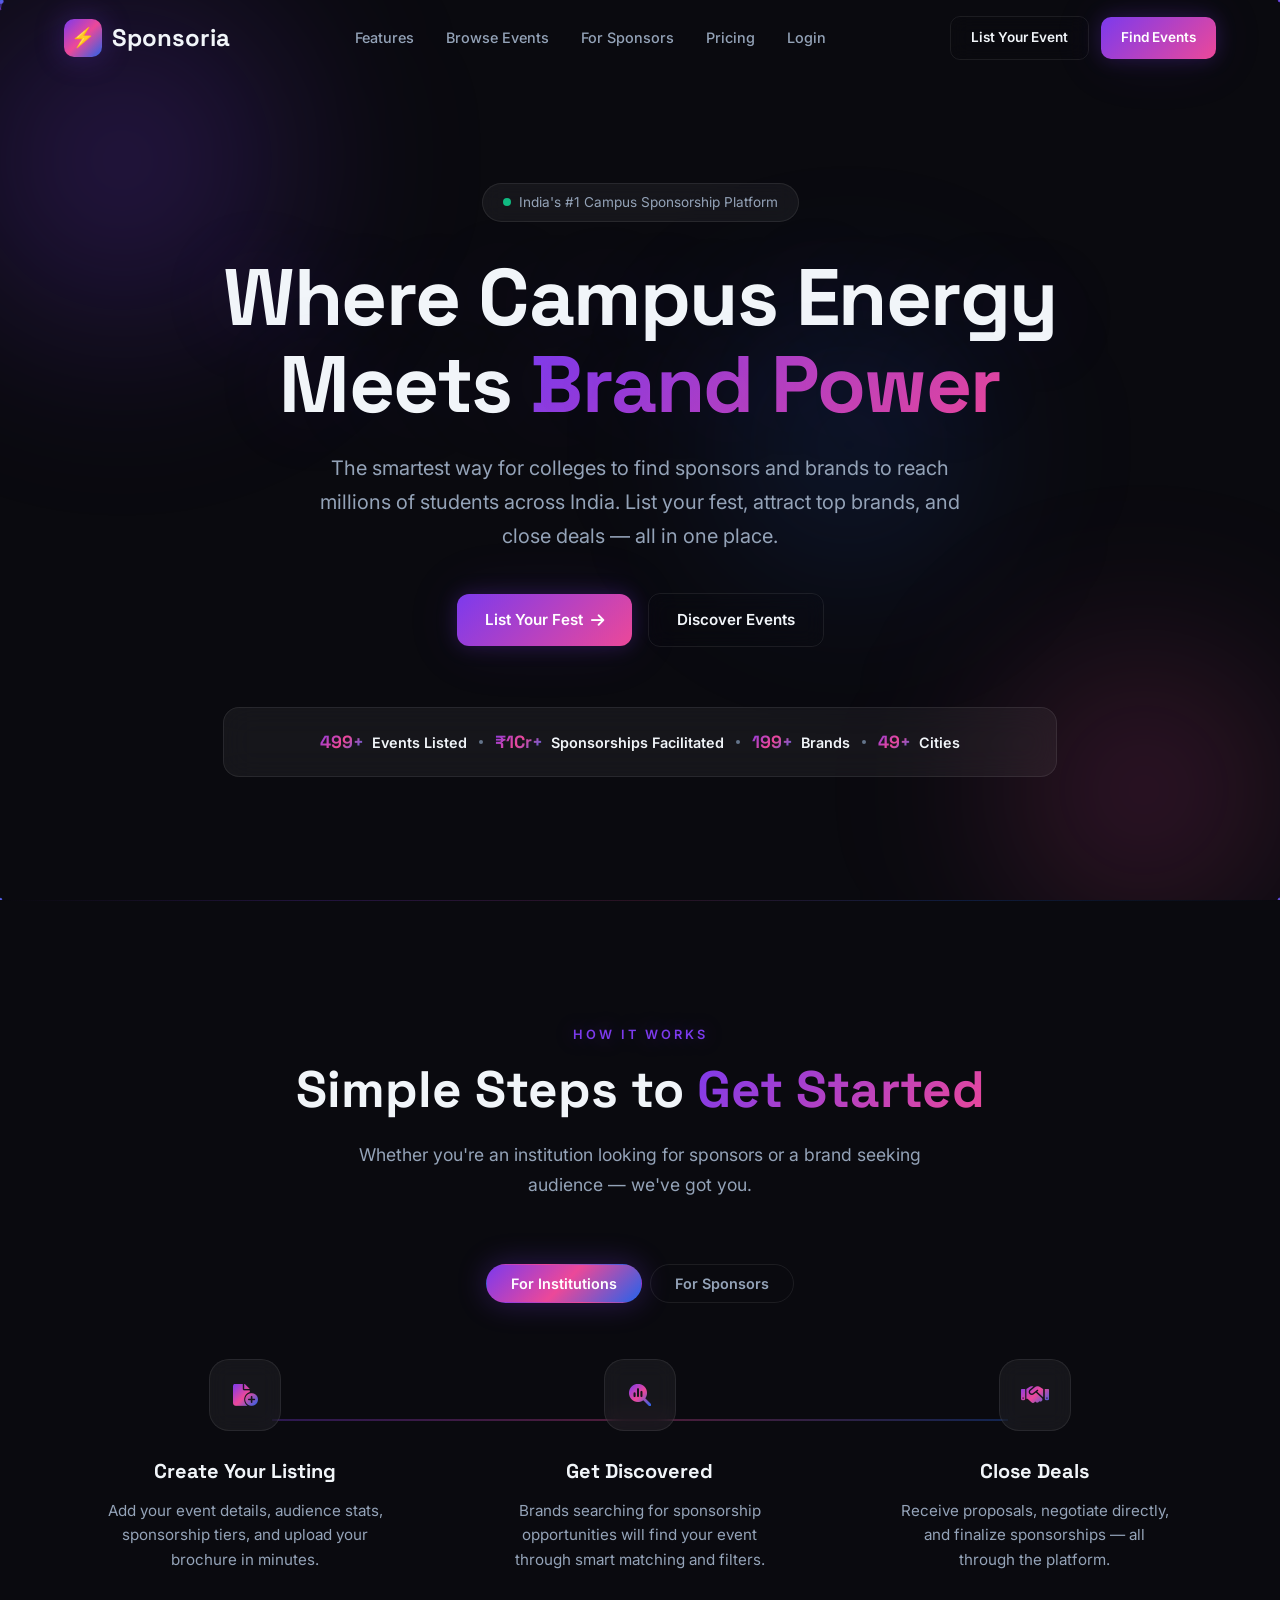
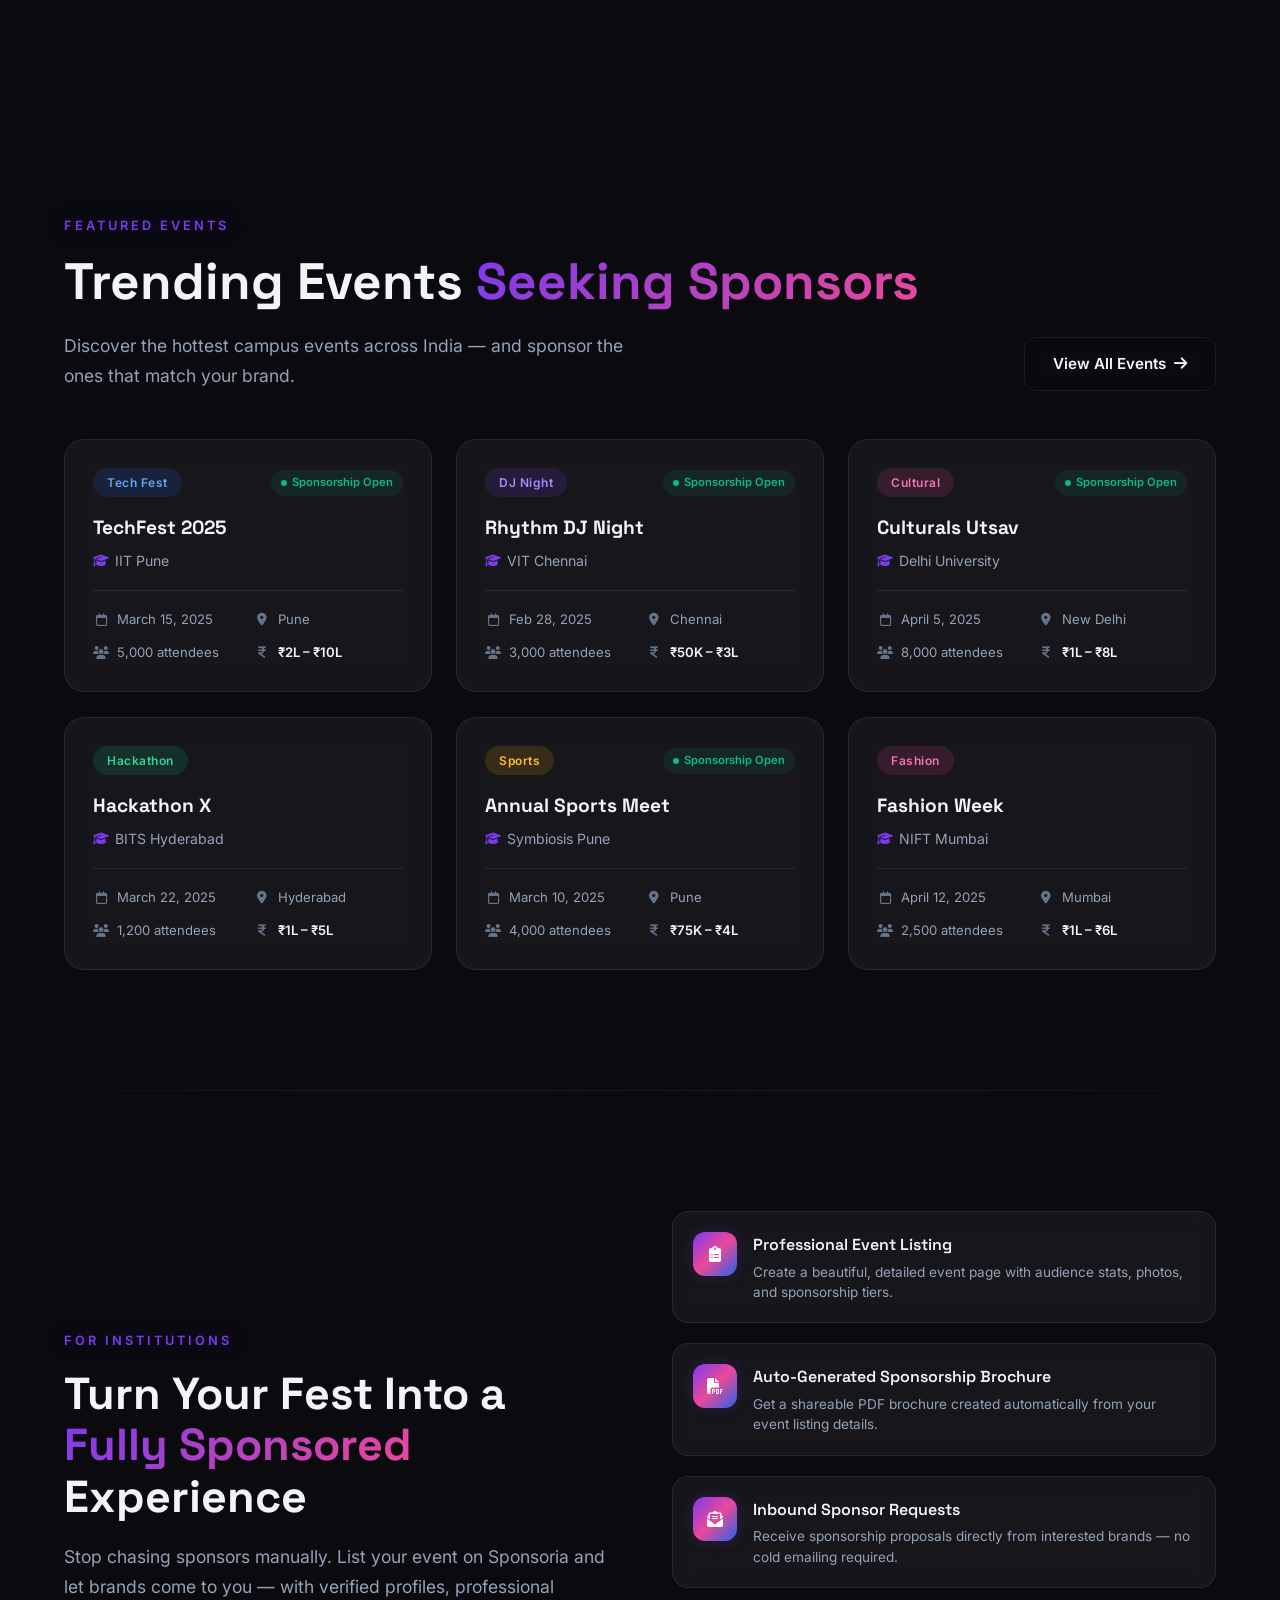
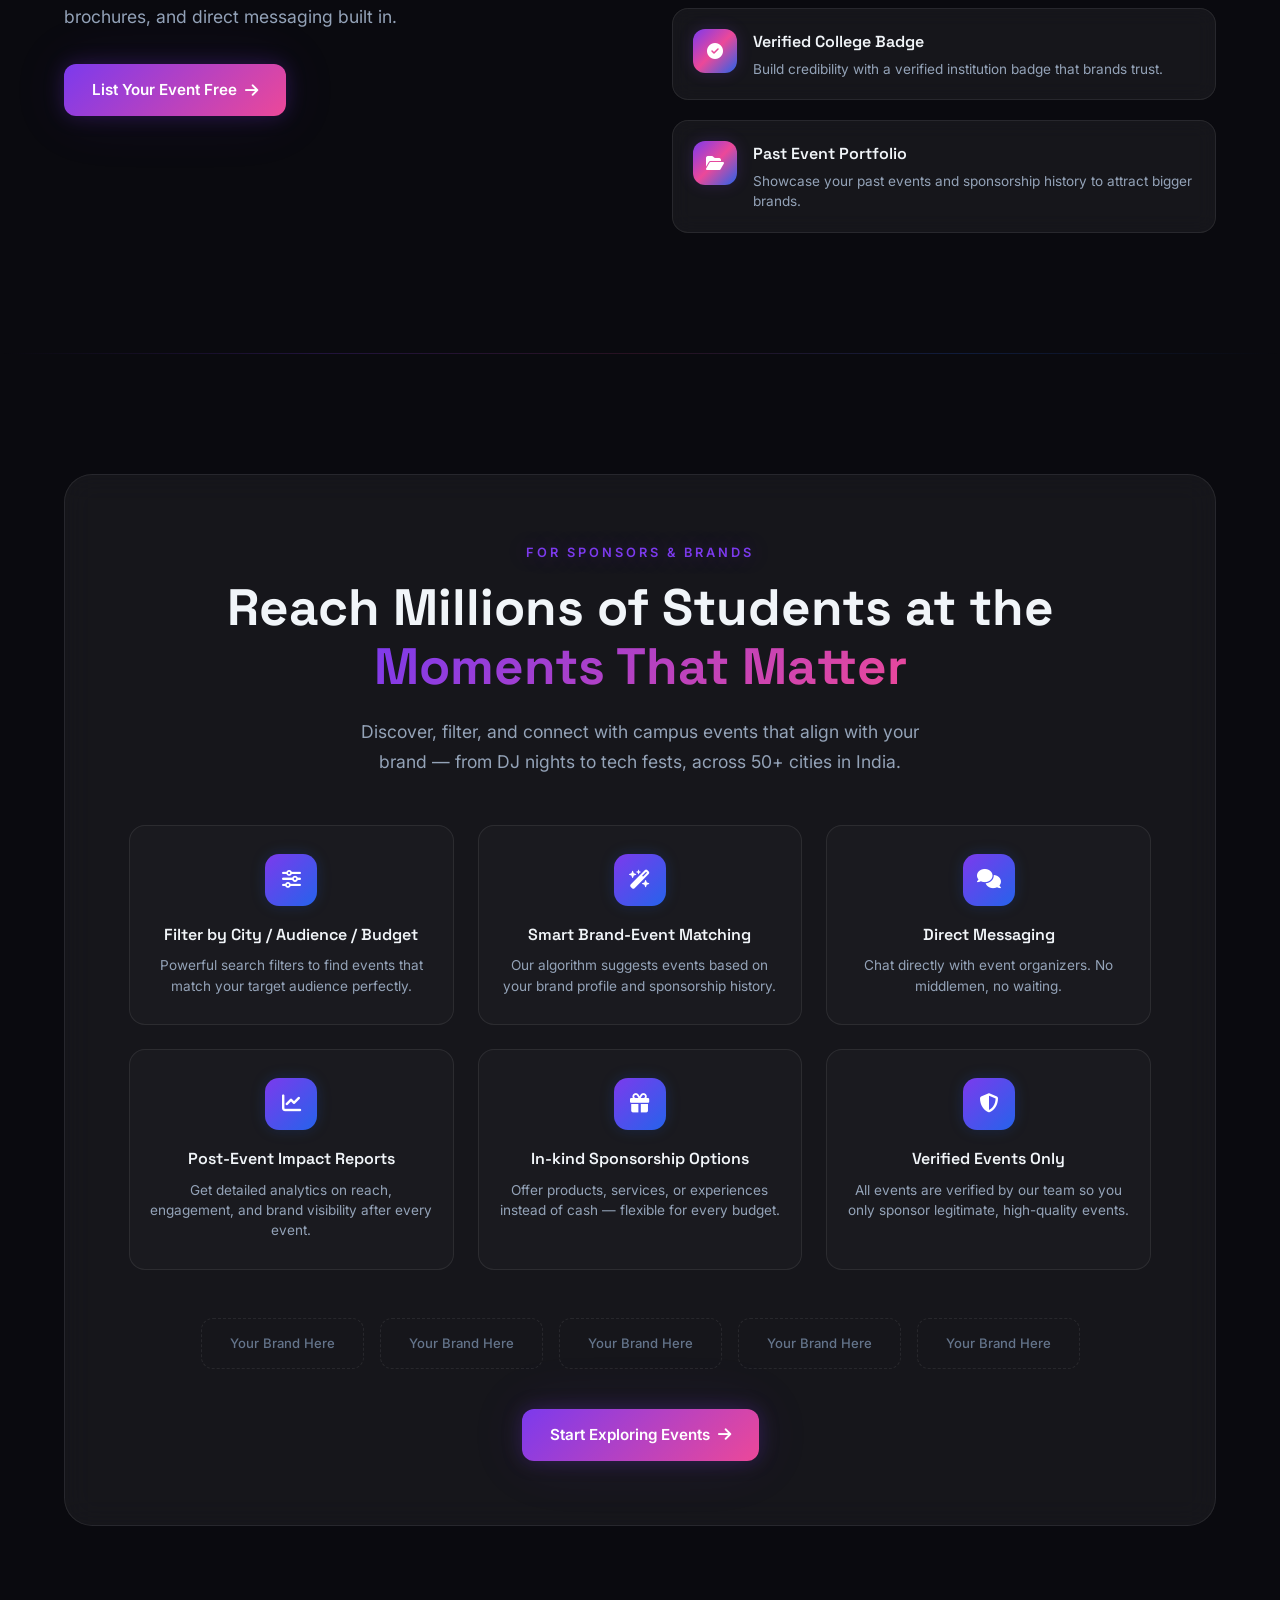
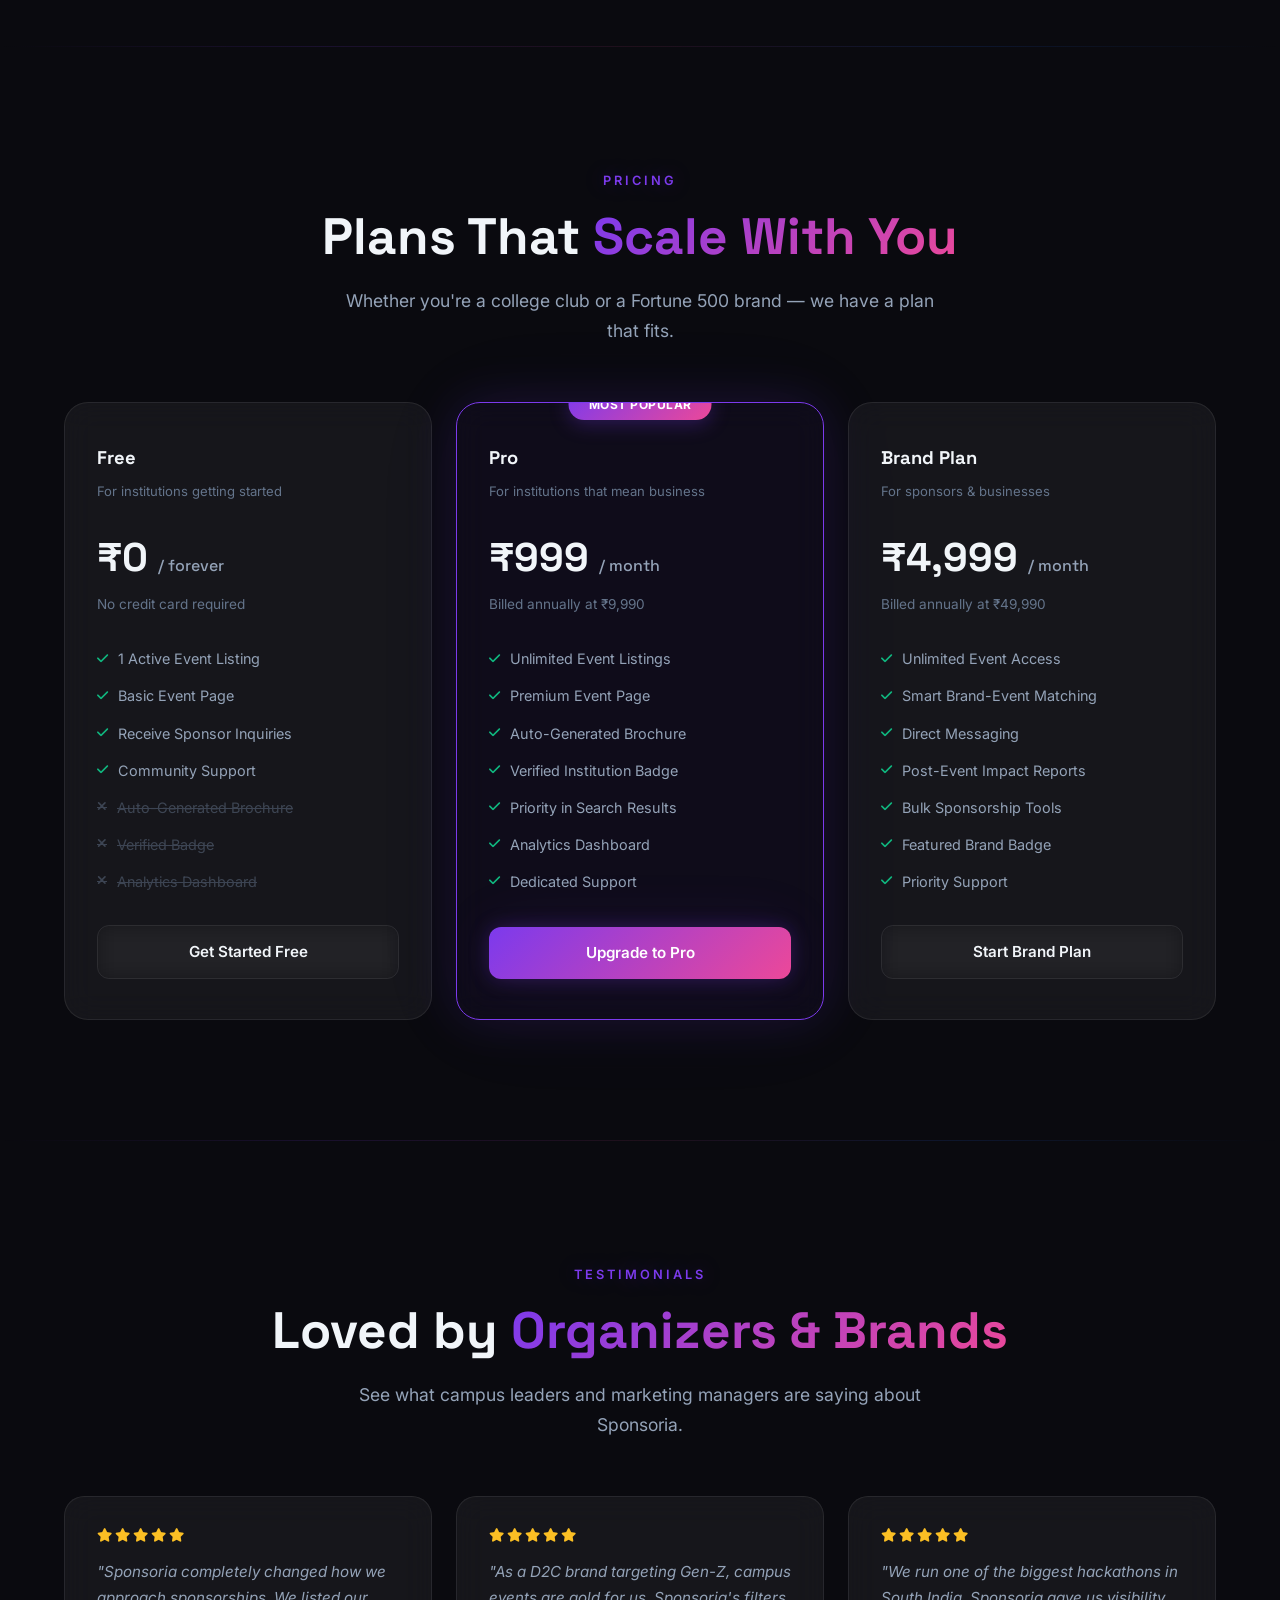
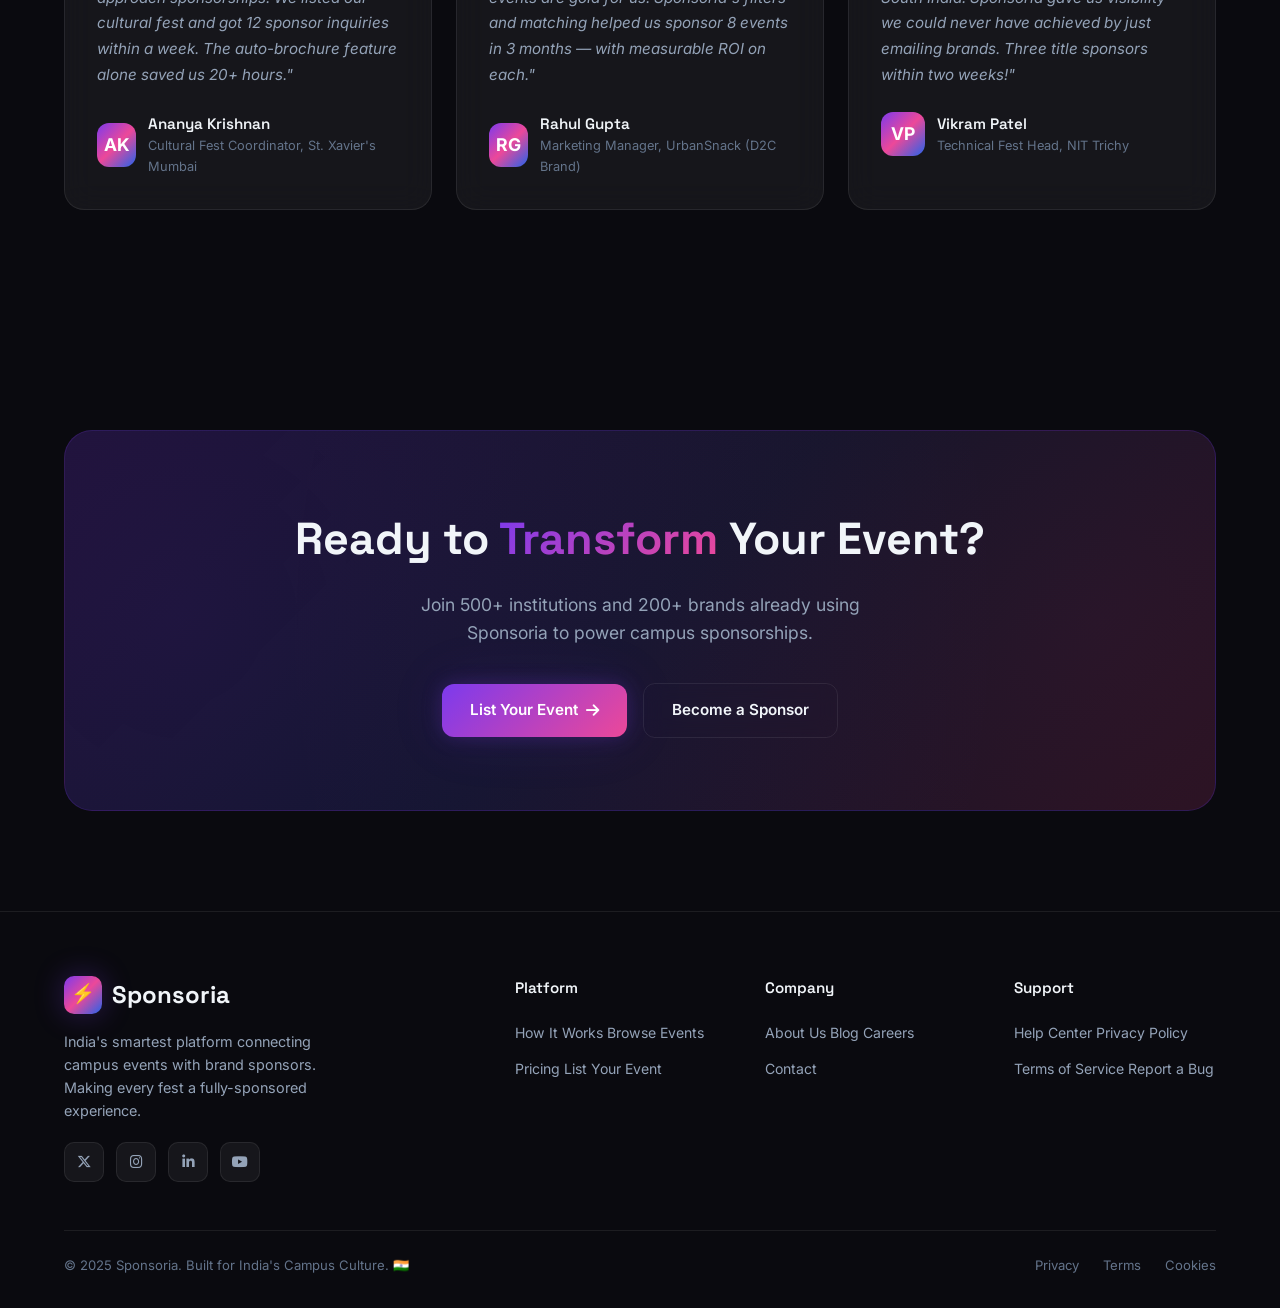
==== commit 8eef6f76: "🔄 Rename FestConnect to Sponsoria" ====
--- a/index.html
+++ b/index.html
@@ -3,7 +3,7 @@
 <head>
   <meta charset="UTF-8" />
   <meta name="viewport" content="width=device-width, initial-scale=1.0" />
-  <title>FestConnect — Where Campus Energy Meets Brand Power</title>
+  <title>Sponsoria — Where Campus Energy Meets Brand Power</title>
   <meta name="description" content="The smartest platform for colleges to find sponsors and brands to reach millions of students across India." />
   <link rel="preconnect" href="https://fonts.googleapis.com" />
   <link rel="preconnect" href="https://fonts.gstatic.com" crossorigin />
@@ -1669,7 +1669,7 @@
     <div class="container">
       <a href="#" class="nav-logo">
         <div class="logo-icon">⚡</div>
-        FestConnect
+        Sponsoria
       </a>
       <div class="nav-links">
         <a href="#features">Features</a>
@@ -1911,7 +1911,7 @@
         <div class="split-left reveal-left">
           <span class="section-label">For Institutions</span>
           <h2 class="section-heading">Turn Your Fest Into a <span class="gradient-text">Fully Sponsored</span> Experience</h2>
-          <p class="section-sub">Stop chasing sponsors manually. List your event on FestConnect and let brands come to you — with verified profiles, professional brochures, and direct messaging built in.</p>
+          <p class="section-sub">Stop chasing sponsors manually. List your event on Sponsoria and let brands come to you — with verified profiles, professional brochures, and direct messaging built in.</p>
           <div style="margin-top:32px">
             <a href="#" class="btn btn-primary">List Your Event Free <i class="fa-solid fa-arrow-right"></i></a>
           </div>
@@ -2097,7 +2097,7 @@
       <div class="section-center reveal">
         <span class="section-label">Testimonials</span>
         <h2 class="section-heading">Loved by <span class="gradient-text">Organizers & Brands</span></h2>
-        <p class="section-sub">See what campus leaders and marketing managers are saying about FestConnect.</p>
+        <p class="section-sub">See what campus leaders and marketing managers are saying about Sponsoria.</p>
       </div>
 
       <div class="testimonials-grid">
@@ -2109,7 +2109,7 @@
             <i class="fa-solid fa-star"></i>
             <i class="fa-solid fa-star"></i>
           </div>
-          <blockquote>"FestConnect completely changed how we approach sponsorships. We listed our cultural fest and got 12 sponsor inquiries within a week. The auto-brochure feature alone saved us 20+ hours."</blockquote>
+          <blockquote>"Sponsoria completely changed how we approach sponsorships. We listed our cultural fest and got 12 sponsor inquiries within a week. The auto-brochure feature alone saved us 20+ hours."</blockquote>
           <div class="testimonial-author">
             <div class="testimonial-avatar">AK</div>
             <div class="testimonial-info">
@@ -2127,7 +2127,7 @@
             <i class="fa-solid fa-star"></i>
             <i class="fa-solid fa-star"></i>
           </div>
-          <blockquote>"As a D2C brand targeting Gen-Z, campus events are gold for us. FestConnect's filters and matching helped us sponsor 8 events in 3 months — with measurable ROI on each."</blockquote>
+          <blockquote>"As a D2C brand targeting Gen-Z, campus events are gold for us. Sponsoria's filters and matching helped us sponsor 8 events in 3 months — with measurable ROI on each."</blockquote>
           <div class="testimonial-author">
             <div class="testimonial-avatar">RG</div>
             <div class="testimonial-info">
@@ -2145,7 +2145,7 @@
             <i class="fa-solid fa-star"></i>
             <i class="fa-solid fa-star"></i>
           </div>
-          <blockquote>"We run one of the biggest hackathons in South India. FestConnect gave us visibility we could never have achieved by just emailing brands. Three title sponsors within two weeks!"</blockquote>
+          <blockquote>"We run one of the biggest hackathons in South India. Sponsoria gave us visibility we could never have achieved by just emailing brands. Three title sponsors within two weeks!"</blockquote>
           <div class="testimonial-author">
             <div class="testimonial-avatar">VP</div>
             <div class="testimonial-info">
@@ -2163,7 +2163,7 @@
     <div class="container">
       <div class="cta-inner reveal-scale">
         <h2>Ready to <span class="gradient-text">Transform</span> Your Event?</h2>
-        <p>Join 500+ institutions and 200+ brands already using FestConnect to power campus sponsorships.</p>
+        <p>Join 500+ institutions and 200+ brands already using Sponsoria to power campus sponsorships.</p>
         <div class="cta-buttons">
           <a href="#" class="btn btn-primary">List Your Event <i class="fa-solid fa-arrow-right"></i></a>
           <a href="#" class="btn btn-outline">Become a Sponsor</a>
@@ -2179,7 +2179,7 @@
         <div class="footer-brand">
           <a href="#" class="nav-logo">
             <div class="logo-icon">⚡</div>
-            FestConnect
+            Sponsoria
           </a>
           <p>India's smartest platform connecting campus events with brand sponsors. Making every fest a fully-sponsored experience.</p>
           <div class="footer-socials">
@@ -2212,7 +2212,7 @@
         </div>
       </div>
       <div class="footer-bottom">
-        <p>© 2025 FestConnect. Built for India's Campus Culture. 🇮🇳</p>
+        <p>© 2025 Sponsoria. Built for India's Campus Culture. 🇮🇳</p>
         <div class="footer-bottom-links">
           <a href="#">Privacy</a>
           <a href="#">Terms</a>
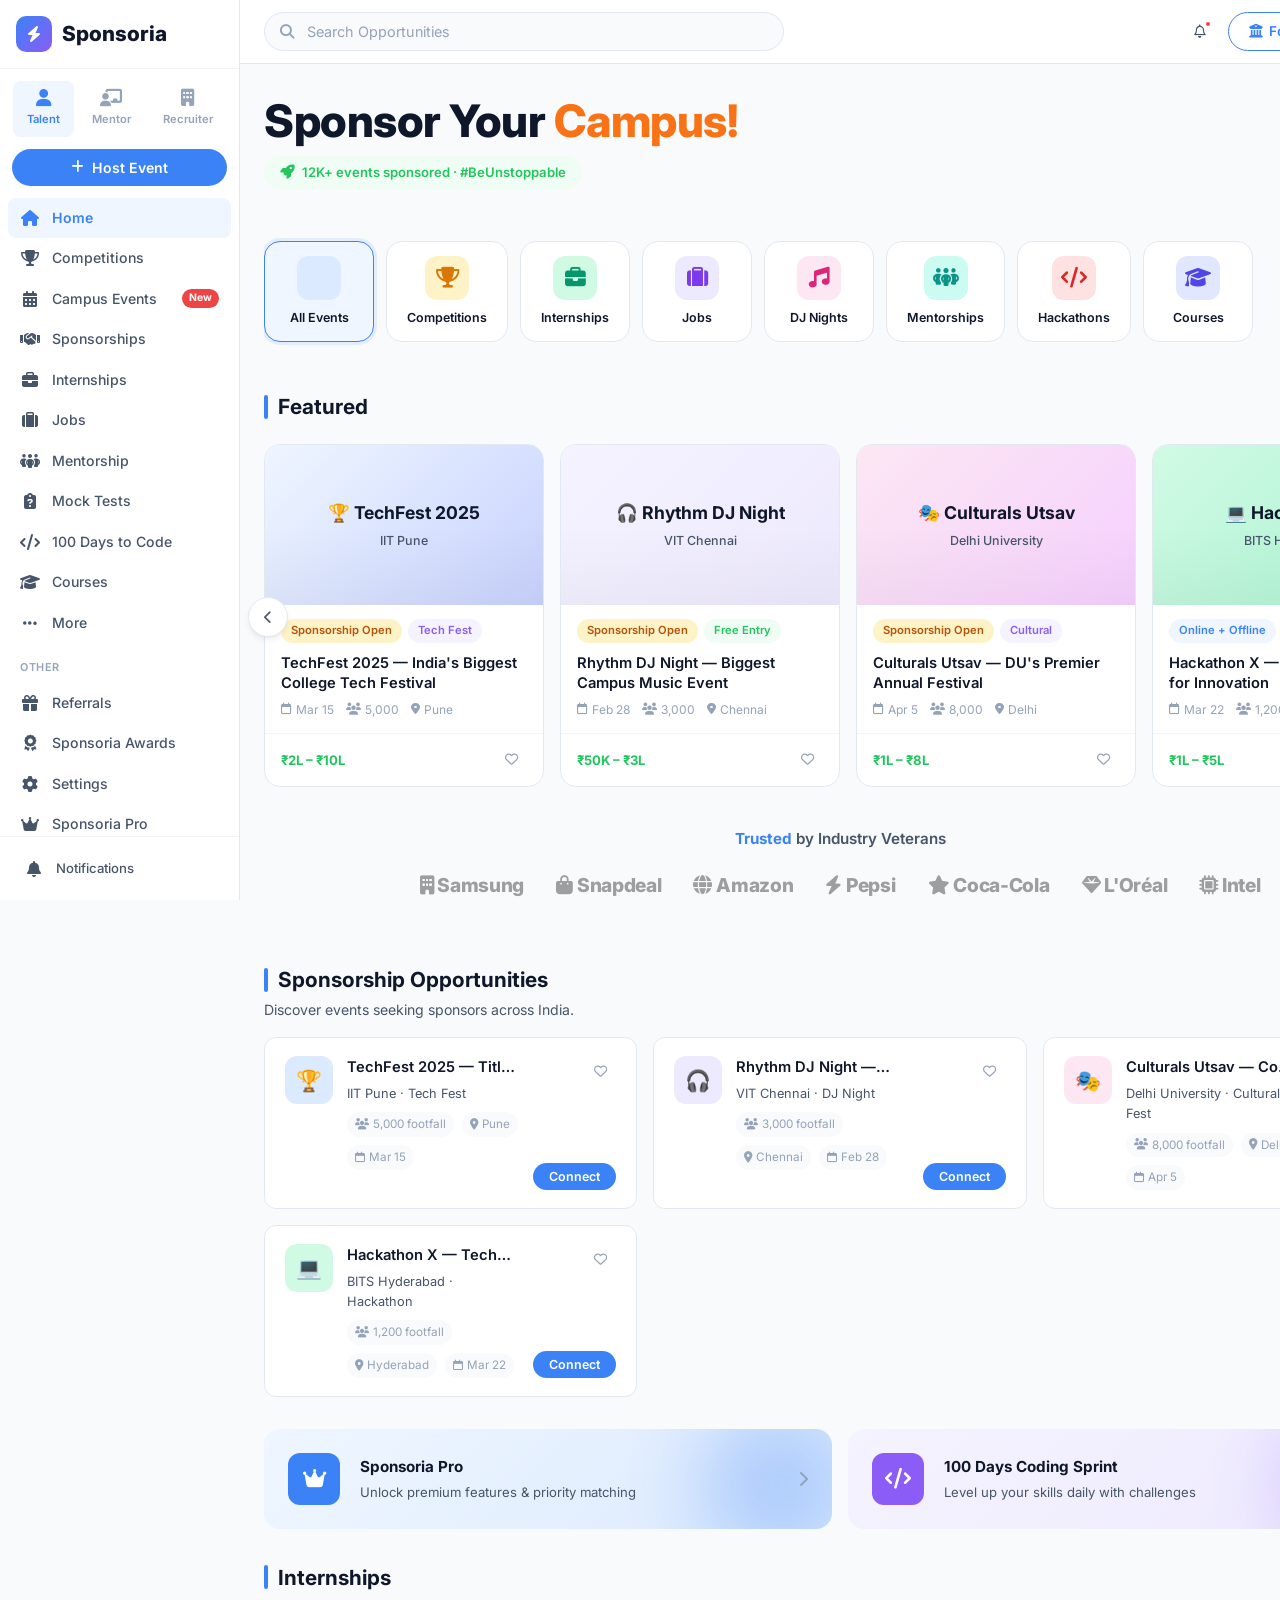
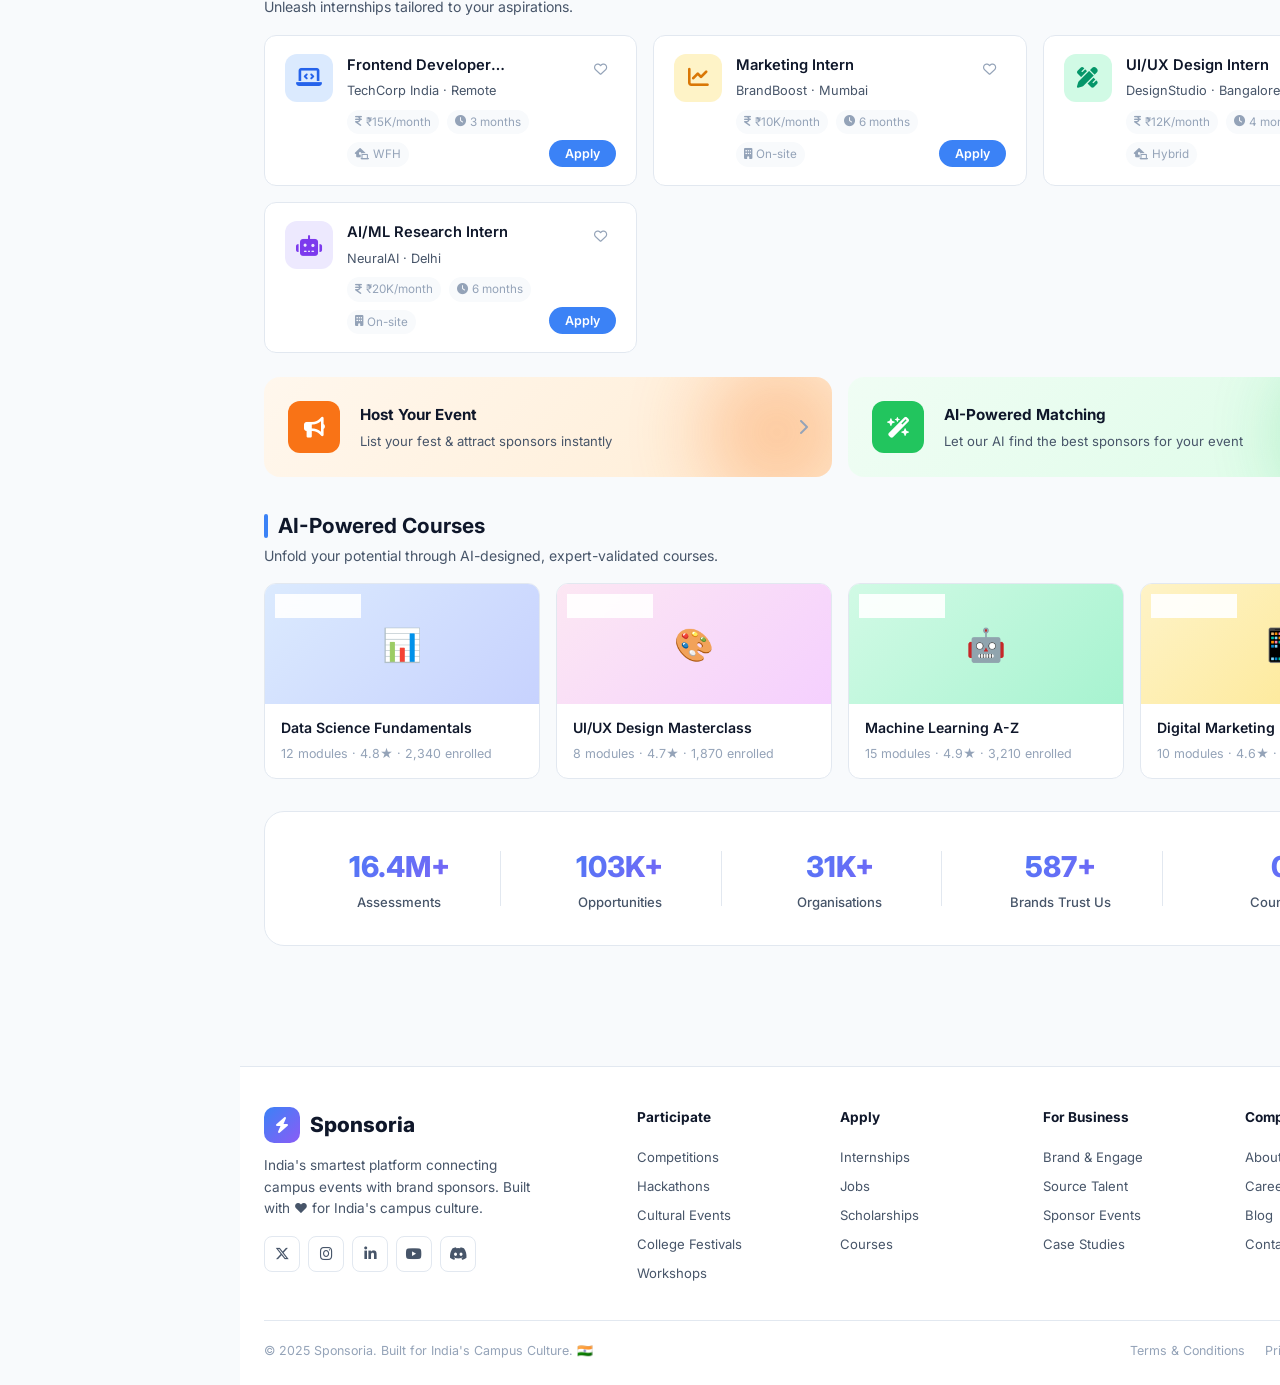
==== commit b5d2f02f: "Redesign: Unstop-style UI with sidebar nav, cards, light theme" ====
--- a/index.html
+++ b/index.html
@@ -3,1497 +3,1158 @@
 <head>
   <meta charset="UTF-8" />
   <meta name="viewport" content="width=device-width, initial-scale=1.0" />
-  <title>Sponsoria — Where Campus Energy Meets Brand Power</title>
-  <meta name="description" content="The smartest platform for colleges to find sponsors and brands to reach millions of students across India." />
+  <title>Sponsoria — Campus Sponsorship Platform</title>
+  <meta name="description" content="India's #1 platform for colleges to find sponsors and brands to reach millions of students." />
   <link rel="preconnect" href="https://fonts.googleapis.com" />
   <link rel="preconnect" href="https://fonts.gstatic.com" crossorigin />
-  <link href="https://fonts.googleapis.com/css2?family=Inter:wght@300;400;500;600;700;800;900&family=Space+Grotesk:wght@400;500;600;700&display=swap" rel="stylesheet" />
+  <link href="https://fonts.googleapis.com/css2?family=Inter:wght@300;400;500;600;700;800;900&display=swap" rel="stylesheet" />
   <link rel="stylesheet" href="https://cdnjs.cloudflare.com/ajax/libs/font-awesome/6.5.1/css/all.min.css" />
   <style>
-    /* ===== CSS CUSTOM PROPERTIES ===== */
+    /* ===== CSS VARIABLES ===== */
     :root {
-      --bg-primary: #0A0A0F;
-      --bg-secondary: #0D0D1A;
-      --bg-card: rgba(255, 255, 255, 0.03);
-      --bg-glass: rgba(255, 255, 255, 0.05);
-      --border-glass: rgba(255, 255, 255, 0.08);
-      --purple: #7C3AED;
-      --blue: #2563EB;
-      --pink: #EC4899;
-      --green: #10B981;
-      --text-primary: #F1F5F9;
-      --text-secondary: #94A3B8;
-      --text-muted: #64748B;
-      --font-heading: 'Space Grotesk', sans-serif;
-      --font-body: 'Inter', sans-serif;
-      --glow-purple: 0 0 30px rgba(124, 58, 237, 0.3);
-      --glow-blue: 0 0 30px rgba(37, 99, 235, 0.3);
-      --glow-pink: 0 0 30px rgba(236, 72, 153, 0.3);
-      --gradient-main: linear-gradient(135deg, var(--purple), var(--pink), var(--blue));
-      --gradient-purple-blue: linear-gradient(135deg, var(--purple), var(--blue));
-      --gradient-purple-pink: linear-gradient(135deg, var(--purple), var(--pink));
-    }
-
-    /* ===== RESET & BASE ===== */
-    *, *::before, *::after {
-      margin: 0;
-      padding: 0;
-      box-sizing: border-box;
-    }
-
-    html {
-      scroll-behavior: smooth;
-      scrollbar-width: thin;
-      scrollbar-color: var(--purple) var(--bg-primary);
-    }
-
+      --primary: #3B82F6;
+      --primary-dark: #2563EB;
+      --primary-light: #EFF6FF;
+      --primary-50: #DBEAFE;
+      --accent: #F97316;
+      --accent-light: #FFF7ED;
+      --green: #22C55E;
+      --green-light: #F0FDF4;
+      --red: #EF4444;
+      --purple: #8B5CF6;
+      --purple-light: #F5F3FF;
+      --yellow: #EAB308;
+      --bg-page: #F8FAFC;
+      --bg-white: #FFFFFF;
+      --bg-sidebar: #FFFFFF;
+      --border: #E2E8F0;
+      --border-light: #F1F5F9;
+      --text-primary: #0F172A;
+      --text-secondary: #475569;
+      --text-muted: #94A3B8;
+      --text-link: #3B82F6;
+      --shadow-sm: 0 1px 2px rgba(0,0,0,0.05);
+      --shadow-md: 0 4px 6px -1px rgba(0,0,0,0.07), 0 2px 4px -2px rgba(0,0,0,0.05);
+      --shadow-lg: 0 10px 15px -3px rgba(0,0,0,0.08), 0 4px 6px -4px rgba(0,0,0,0.05);
+      --shadow-card: 0 1px 3px rgba(0,0,0,0.06), 0 1px 2px rgba(0,0,0,0.04);
+      --radius-sm: 8px;
+      --radius-md: 12px;
+      --radius-lg: 16px;
+      --radius-xl: 20px;
+      --radius-full: 9999px;
+      --sidebar-width: 240px;
+      --sidebar-collapsed: 72px;
+      --topbar-height: 64px;
+      --font: 'Inter', -apple-system, BlinkMacSystemFont, 'Segoe UI', sans-serif;
+    }
+
+    /* ===== RESET ===== */
+    *, *::before, *::after { margin: 0; padding: 0; box-sizing: border-box; }
+    html { scroll-behavior: smooth; -webkit-font-smoothing: antialiased; }
     body {
-      font-family: var(--font-body);
-      background: var(--bg-primary);
+      font-family: var(--font);
+      background: var(--bg-page);
       color: var(--text-primary);
+      line-height: 1.6;
       overflow-x: hidden;
-      line-height: 1.6;
-      cursor: default;
-    }
-
-    ::-webkit-scrollbar { width: 6px; }
-    ::-webkit-scrollbar-track { background: var(--bg-primary); }
-    ::-webkit-scrollbar-thumb { background: var(--purple); border-radius: 3px; }
-
+    }
     a { text-decoration: none; color: inherit; }
     ul { list-style: none; }
-    img { max-width: 100%; }
-
-    /* ===== CURSOR GLOW FOLLOWER ===== */
-    .cursor-glow {
+    button { font-family: var(--font); cursor: pointer; border: none; background: none; }
+    img { max-width: 100%; display: block; }
+    input { font-family: var(--font); }
+
+    /* ===== LAYOUT STRUCTURE ===== */
+    .app-layout {
+      display: flex;
+      min-height: 100vh;
+    }
+
+    /* ===== SIDEBAR ===== */
+    .sidebar {
       position: fixed;
-      width: 500px;
-      height: 500px;
+      top: 0;
+      left: 0;
+      width: var(--sidebar-width);
+      height: 100vh;
+      background: var(--bg-sidebar);
+      border-right: 1px solid var(--border);
+      z-index: 100;
+      display: flex;
+      flex-direction: column;
+      transition: width 0.3s cubic-bezier(0.4, 0, 0.2, 1);
+      overflow: hidden;
+    }
+
+    .sidebar.collapsed {
+      width: var(--sidebar-collapsed);
+    }
+
+    .sidebar-header {
+      padding: 16px;
+      display: flex;
+      align-items: center;
+      gap: 12px;
+      border-bottom: 1px solid var(--border-light);
+      min-height: var(--topbar-height);
+    }
+
+    .sidebar-logo {
+      display: flex;
+      align-items: center;
+      gap: 10px;
+      font-size: 1.3rem;
+      font-weight: 800;
+      color: var(--text-primary);
+      white-space: nowrap;
+    }
+
+    .sidebar-logo .logo-mark {
+      width: 36px;
+      height: 36px;
+      background: linear-gradient(135deg, var(--primary), var(--purple));
+      border-radius: 10px;
+      display: flex;
+      align-items: center;
+      justify-content: center;
+      color: #fff;
+      font-size: 1rem;
+      flex-shrink: 0;
+    }
+
+    .sidebar .logo-text {
+      transition: opacity 0.2s;
+    }
+
+    .sidebar.collapsed .logo-text { opacity: 0; pointer-events: none; }
+
+    /* Role Tabs */
+    .role-tabs {
+      display: flex;
+      justify-content: center;
+      gap: 4px;
+      padding: 12px 12px 0;
+    }
+
+    .role-tab {
+      display: flex;
+      flex-direction: column;
+      align-items: center;
+      gap: 4px;
+      padding: 8px 14px;
+      border-radius: var(--radius-sm);
+      font-size: 0.7rem;
+      font-weight: 600;
+      color: var(--text-muted);
+      transition: all 0.2s;
+      cursor: pointer;
+    }
+
+    .role-tab i { font-size: 1.1rem; }
+
+    .role-tab.active {
+      color: var(--primary);
+      background: var(--primary-light);
+    }
+
+    .role-tab:hover:not(.active) {
+      color: var(--text-secondary);
+      background: var(--bg-page);
+    }
+
+    .sidebar.collapsed .role-tabs { flex-direction: column; padding: 8px 6px; }
+    .sidebar.collapsed .role-tab { padding: 8px 6px; font-size: 0.6rem; }
+
+    /* Host Button */
+    .host-btn {
+      margin: 12px 12px 4px;
+      padding: 10px;
+      border-radius: var(--radius-full);
+      background: var(--primary);
+      color: #fff;
+      font-size: 0.88rem;
+      font-weight: 600;
+      display: flex;
+      align-items: center;
+      justify-content: center;
+      gap: 8px;
+      transition: all 0.2s;
+      white-space: nowrap;
+    }
+
+    .host-btn:hover { background: var(--primary-dark); transform: translateY(-1px); box-shadow: var(--shadow-md); }
+
+    .sidebar.collapsed .host-btn span { display: none; }
+    .sidebar.collapsed .host-btn { width: 44px; height: 44px; margin: 12px auto 4px; border-radius: 50%; }
+
+    /* Nav Items */
+    .sidebar-nav {
+      flex: 1;
+      overflow-y: auto;
+      padding: 8px;
+    }
+
+    .sidebar-nav::-webkit-scrollbar { width: 3px; }
+    .sidebar-nav::-webkit-scrollbar-thumb { background: var(--border); border-radius: 3px; }
+
+    .nav-section-label {
+      font-size: 0.68rem;
+      font-weight: 600;
+      color: var(--text-muted);
+      text-transform: uppercase;
+      letter-spacing: 0.5px;
+      padding: 16px 12px 6px;
+      white-space: nowrap;
+    }
+
+    .sidebar.collapsed .nav-section-label { display: none; }
+
+    .nav-item {
+      display: flex;
+      align-items: center;
+      gap: 12px;
+      padding: 9px 12px;
+      border-radius: var(--radius-sm);
+      font-size: 0.88rem;
+      font-weight: 500;
+      color: var(--text-secondary);
+      transition: all 0.15s;
+      white-space: nowrap;
+      cursor: pointer;
+      position: relative;
+    }
+
+    .nav-item i {
+      width: 20px;
+      text-align: center;
+      font-size: 1rem;
+      flex-shrink: 0;
+    }
+
+    .nav-item:hover {
+      background: var(--bg-page);
+      color: var(--text-primary);
+    }
+
+    .nav-item.active {
+      background: var(--primary-light);
+      color: var(--primary);
+      font-weight: 600;
+    }
+
+    .nav-item .nav-badge {
+      margin-left: auto;
+      padding: 1px 7px;
+      border-radius: var(--radius-full);
+      background: var(--red);
+      color: #fff;
+      font-size: 0.65rem;
+      font-weight: 700;
+    }
+
+    .sidebar.collapsed .nav-item span:not(.nav-badge) { display: none; }
+    .sidebar.collapsed .nav-item .nav-badge { display: none; }
+    .sidebar.collapsed .nav-item { justify-content: center; padding: 10px; }
+
+    /* Sidebar bottom */
+    .sidebar-bottom {
+      padding: 12px;
+      border-top: 1px solid var(--border-light);
+    }
+
+    .sidebar-bottom .nav-item {
+      font-size: 0.82rem;
+    }
+
+    /* ===== MAIN CONTENT ===== */
+    .main-content {
+      flex: 1;
+      margin-left: var(--sidebar-width);
+      transition: margin-left 0.3s cubic-bezier(0.4, 0, 0.2, 1);
+    }
+
+    .sidebar.collapsed ~ .main-content {
+      margin-left: var(--sidebar-collapsed);
+    }
+
+    /* ===== TOP BAR ===== */
+    .topbar {
+      position: sticky;
+      top: 0;
+      z-index: 90;
+      background: var(--bg-white);
+      border-bottom: 1px solid var(--border);
+      height: var(--topbar-height);
+      display: flex;
+      align-items: center;
+      padding: 0 24px;
+      gap: 16px;
+    }
+
+    .topbar-toggle {
+      display: none;
+      width: 36px;
+      height: 36px;
+      border-radius: var(--radius-sm);
+      align-items: center;
+      justify-content: center;
+      color: var(--text-secondary);
+      font-size: 1.1rem;
+      transition: all 0.2s;
+    }
+
+    .topbar-toggle:hover { background: var(--bg-page); color: var(--text-primary); }
+
+    .search-bar {
+      flex: 1;
+      max-width: 520px;
+      position: relative;
+      transition: max-width 0.3s ease;
+    }
+
+    .search-bar input {
+      width: 100%;
+      padding: 10px 16px 10px 42px;
+      border: 1.5px solid var(--border);
+      border-radius: var(--radius-full);
+      font-size: 0.9rem;
+      color: var(--text-primary);
+      background: var(--bg-page);
+      transition: all 0.2s;
+      outline: none;
+    }
+
+    .search-bar input::placeholder { color: var(--text-muted); }
+    .search-bar input:focus { border-color: var(--primary); box-shadow: 0 0 0 3px rgba(59,130,246,0.1); background: var(--bg-white); }
+
+    .search-bar i {
+      position: absolute;
+      left: 16px;
+      top: 50%;
+      transform: translateY(-50%);
+      color: var(--text-muted);
+      font-size: 0.9rem;
+    }
+
+    .topbar-right {
+      display: flex;
+      align-items: center;
+      gap: 8px;
+      margin-left: auto;
+    }
+
+    .topbar-btn {
+      width: 40px;
+      height: 40px;
       border-radius: 50%;
-      background: radial-gradient(circle, rgba(124,58,237,0.06), transparent 70%);
-      pointer-events: none;
-      z-index: 0;
-      transform: translate(-50%, -50%);
-      transition: opacity 0.3s;
-      opacity: 0;
-    }
-    .cursor-glow.active { opacity: 1; }
-
-    .container {
+      display: flex;
+      align-items: center;
+      justify-content: center;
+      color: var(--text-secondary);
+      transition: all 0.2s;
+      position: relative;
+    }
+
+    .topbar-btn:hover { background: var(--bg-page); color: var(--text-primary); }
+
+    .topbar-btn .notif-dot {
+      position: absolute;
+      top: 8px;
+      right: 8px;
+      width: 8px;
+      height: 8px;
+      background: var(--red);
+      border-radius: 50%;
+      border: 2px solid var(--bg-white);
+    }
+
+    .for-business-btn {
+      padding: 8px 20px;
+      border-radius: var(--radius-full);
+      border: 1.5px solid var(--primary);
+      color: var(--primary);
+      font-size: 0.85rem;
+      font-weight: 600;
+      display: flex;
+      align-items: center;
+      gap: 6px;
+      transition: all 0.2s;
+      white-space: nowrap;
+    }
+
+    .for-business-btn:hover {
+      background: var(--primary);
+      color: #fff;
+    }
+
+    .avatar-btn {
+      width: 36px;
+      height: 36px;
+      border-radius: 50%;
+      background: linear-gradient(135deg, var(--primary), var(--purple));
+      display: flex;
+      align-items: center;
+      justify-content: center;
+      color: #fff;
+      font-size: 0.85rem;
+      font-weight: 700;
+      cursor: pointer;
+      transition: transform 0.2s, box-shadow 0.2s;
+    }
+
+    .avatar-btn:hover { transform: scale(1.05); box-shadow: 0 0 0 3px var(--primary-50); }
+
+    /* ===== PAGE CONTENT ===== */
+    .page-content {
+      padding: 0 24px 40px;
       max-width: 1200px;
-      margin: 0 auto;
-      padding: 0 24px;
-    }
-
-    /* ===== UTILITY ===== */
-    .gradient-text {
-      background: linear-gradient(135deg, var(--purple), var(--pink), var(--blue), var(--purple));
-      background-size: 300% 300%;
+    }
+
+    /* ===== HERO SECTION ===== */
+    .hero-section {
+      padding: 32px 0 24px;
+      animation: fadeInUp 0.6s ease;
+    }
+
+    @keyframes fadeInUp {
+      from { opacity: 0; transform: translateY(20px); }
+      to { opacity: 1; transform: translateY(0); }
+    }
+
+    .hero-headline {
+      font-size: clamp(1.8rem, 4vw, 2.8rem);
+      font-weight: 800;
+      line-height: 1.15;
+      margin-bottom: 8px;
+      letter-spacing: -0.5px;
+    }
+
+    .hero-headline .accent { color: var(--accent); }
+
+    .hero-tagline {
+      display: inline-flex;
+      align-items: center;
+      gap: 8px;
+      padding: 6px 16px;
+      border-radius: var(--radius-full);
+      background: var(--green-light);
+      color: var(--green);
+      font-size: 0.82rem;
+      font-weight: 600;
+      margin-bottom: 24px;
+      animation: fadeInUp 0.6s ease 0.2s both;
+    }
+
+    .hero-tagline i { font-size: 0.9rem; }
+
+    /* ===== CATEGORY PILLS ===== */
+    .category-pills {
+      display: flex;
+      gap: 12px;
+      overflow-x: auto;
+      padding: 4px 0 16px;
+      -webkit-overflow-scrolling: touch;
+      scrollbar-width: none;
+      animation: fadeInUp 0.6s ease 0.3s both;
+    }
+
+    .category-pills::-webkit-scrollbar { display: none; }
+
+    .cat-pill {
+      display: flex;
+      flex-direction: column;
+      align-items: center;
+      gap: 8px;
+      padding: 14px 20px;
+      background: var(--bg-white);
+      border: 1.5px solid var(--border);
+      border-radius: var(--radius-lg);
+      min-width: 110px;
+      cursor: pointer;
+      transition: all 0.25s cubic-bezier(0.4, 0, 0.2, 1);
+      text-align: center;
+      flex-shrink: 0;
+    }
+
+    .cat-pill:hover {
+      border-color: var(--primary);
+      box-shadow: var(--shadow-md);
+      transform: translateY(-3px);
+    }
+
+    .cat-pill.active {
+      border-color: var(--primary);
+      background: var(--primary-light);
+      box-shadow: 0 0 0 3px rgba(59,130,246,0.1);
+    }
+
+    .cat-pill-icon {
+      width: 44px;
+      height: 44px;
+      border-radius: var(--radius-md);
+      display: flex;
+      align-items: center;
+      justify-content: center;
+      font-size: 1.3rem;
+      transition: transform 0.2s;
+    }
+
+    .cat-pill:hover .cat-pill-icon { transform: scale(1.1); }
+
+    .cat-pill-icon.blue { background: #DBEAFE; color: #2563EB; }
+    .cat-pill-icon.orange { background: #FEF3C7; color: #D97706; }
+    .cat-pill-icon.green { background: #D1FAE5; color: #059669; }
+    .cat-pill-icon.purple { background: #EDE9FE; color: #7C3AED; }
+    .cat-pill-icon.pink { background: #FCE7F3; color: #DB2777; }
+    .cat-pill-icon.teal { background: #CCFBF1; color: #0D9488; }
+    .cat-pill-icon.red { background: #FEE2E2; color: #DC2626; }
+    .cat-pill-icon.indigo { background: #E0E7FF; color: #4F46E5; }
+
+    .cat-pill-label {
+      font-size: 0.78rem;
+      font-weight: 600;
+      color: var(--text-primary);
+      white-space: nowrap;
+    }
+
+    /* ===== SECTION HEADERS ===== */
+    .section-header {
+      display: flex;
+      align-items: center;
+      justify-content: space-between;
+      margin: 32px 0 16px;
+    }
+
+    .section-title {
+      font-size: 1.3rem;
+      font-weight: 700;
+      display: flex;
+      align-items: center;
+      gap: 10px;
+    }
+
+    .section-title::before {
+      content: '';
+      width: 4px;
+      height: 24px;
+      background: var(--primary);
+      border-radius: 2px;
+    }
+
+    .section-subtitle {
+      font-size: 0.88rem;
+      color: var(--text-secondary);
+      margin-top: 2px;
+    }
+
+    .view-all-btn {
+      padding: 8px 18px;
+      border-radius: var(--radius-full);
+      border: 1.5px solid var(--border);
+      font-size: 0.82rem;
+      font-weight: 600;
+      color: var(--text-secondary);
+      display: flex;
+      align-items: center;
+      gap: 6px;
+      transition: all 0.2s;
+    }
+
+    .view-all-btn:hover {
+      border-color: var(--primary);
+      color: var(--primary);
+      background: var(--primary-light);
+    }
+
+    .view-all-btn i { transition: transform 0.2s; }
+    .view-all-btn:hover i { transform: translateX(3px); }
+
+    /* ===== FEATURED CAROUSEL ===== */
+    .featured-carousel {
+      position: relative;
+    }
+
+    .carousel-track {
+      display: flex;
+      gap: 16px;
+      overflow-x: auto;
+      scroll-behavior: smooth;
+      scroll-snap-type: x mandatory;
+      -webkit-overflow-scrolling: touch;
+      scrollbar-width: none;
+      padding: 4px 0 8px;
+    }
+
+    .carousel-track::-webkit-scrollbar { display: none; }
+
+    .carousel-arrow {
+      position: absolute;
+      top: 50%;
+      transform: translateY(-50%);
+      width: 40px;
+      height: 40px;
+      border-radius: 50%;
+      background: var(--bg-white);
+      border: 1px solid var(--border);
+      box-shadow: var(--shadow-md);
+      display: flex;
+      align-items: center;
+      justify-content: center;
+      color: var(--text-secondary);
+      z-index: 5;
+      transition: all 0.2s;
+    }
+
+    .carousel-arrow:hover {
+      background: var(--primary);
+      color: #fff;
+      border-color: var(--primary);
+      box-shadow: var(--shadow-lg);
+      transform: translateY(-50%) scale(1.05);
+    }
+
+    .carousel-arrow.left { left: -16px; }
+    .carousel-arrow.right { right: -16px; }
+
+    /* ===== EVENT / FEATURED CARDS ===== */
+    .featured-card {
+      min-width: 280px;
+      max-width: 280px;
+      background: var(--bg-white);
+      border-radius: var(--radius-lg);
+      border: 1px solid var(--border);
+      overflow: hidden;
+      scroll-snap-align: start;
+      transition: all 0.3s cubic-bezier(0.4, 0, 0.2, 1);
+      cursor: pointer;
+    }
+
+    .featured-card:hover {
+      box-shadow: var(--shadow-lg);
+      transform: translateY(-4px);
+      border-color: var(--primary-50);
+    }
+
+    .featured-card-img {
+      width: 100%;
+      height: 160px;
+      background: linear-gradient(135deg, var(--primary-50), var(--purple-light));
+      display: flex;
+      align-items: center;
+      justify-content: center;
+      font-size: 2.5rem;
+      position: relative;
+      overflow: hidden;
+    }
+
+    .featured-card-img::after {
+      content: '';
+      position: absolute;
+      inset: 0;
+      background: linear-gradient(180deg, transparent 50%, rgba(0,0,0,0.03) 100%);
+    }
+
+    .featured-card-img .card-banner-text {
+      position: absolute;
+      inset: 0;
+      display: flex;
+      flex-direction: column;
+      align-items: center;
+      justify-content: center;
+      text-align: center;
+      padding: 16px;
+      font-weight: 700;
+      color: var(--text-primary);
+      z-index: 1;
+    }
+
+    .featured-card-img .card-banner-text .event-name {
+      font-size: 1.1rem;
+      margin-bottom: 4px;
+    }
+
+    .featured-card-img .card-banner-text .event-org {
+      font-size: 0.78rem;
+      color: var(--text-secondary);
+      font-weight: 500;
+    }
+
+    .featured-card-body {
+      padding: 14px 16px;
+    }
+
+    .featured-card-tags {
+      display: flex;
+      gap: 6px;
+      margin-bottom: 10px;
+      flex-wrap: wrap;
+    }
+
+    .card-tag {
+      padding: 3px 10px;
+      border-radius: var(--radius-full);
+      font-size: 0.7rem;
+      font-weight: 600;
+    }
+
+    .card-tag.free { background: var(--green-light); color: var(--green); }
+    .card-tag.online { background: var(--primary-light); color: var(--primary); }
+    .card-tag.open { background: #FEF3C7; color: #B45309; }
+    .card-tag.college { background: var(--purple-light); color: var(--purple); }
+
+    .featured-card-title {
+      font-size: 0.92rem;
+      font-weight: 600;
+      color: var(--text-primary);
+      line-height: 1.4;
+      margin-bottom: 6px;
+      display: -webkit-box;
+      -webkit-line-clamp: 2;
+      -webkit-box-orient: vertical;
+      overflow: hidden;
+    }
+
+    .featured-card-meta {
+      display: flex;
+      align-items: center;
+      gap: 12px;
+      font-size: 0.75rem;
+      color: var(--text-muted);
+    }
+
+    .featured-card-meta span {
+      display: flex;
+      align-items: center;
+      gap: 4px;
+    }
+
+    .featured-card-footer {
+      display: flex;
+      align-items: center;
+      justify-content: space-between;
+      padding: 10px 16px;
+      border-top: 1px solid var(--border-light);
+    }
+
+    .card-sponsorship-range {
+      font-size: 0.82rem;
+      font-weight: 700;
+      color: var(--green);
+    }
+
+    .card-fav-btn {
+      width: 32px;
+      height: 32px;
+      border-radius: 50%;
+      display: flex;
+      align-items: center;
+      justify-content: center;
+      color: var(--text-muted);
+      transition: all 0.2s;
+    }
+
+    .card-fav-btn:hover { color: var(--red); background: #FEF2F2; transform: scale(1.15); }
+
+    /* ===== OPPORTUNITY CARDS (List style) ===== */
+    .opp-grid {
+      display: grid;
+      grid-template-columns: repeat(auto-fill, minmax(340px, 1fr));
+      gap: 16px;
+    }
+
+    .opp-card {
+      background: var(--bg-white);
+      border: 1px solid var(--border);
+      border-radius: var(--radius-md);
+      padding: 18px 20px;
+      display: flex;
+      gap: 14px;
+      transition: all 0.25s cubic-bezier(0.4, 0, 0.2, 1);
+      cursor: pointer;
+    }
+
+    .opp-card:hover {
+      box-shadow: var(--shadow-md);
+      border-color: var(--primary-50);
+      transform: translateY(-2px);
+    }
+
+    .opp-card-icon {
+      width: 48px;
+      height: 48px;
+      border-radius: var(--radius-md);
+      display: flex;
+      align-items: center;
+      justify-content: center;
+      font-size: 1.3rem;
+      flex-shrink: 0;
+    }
+
+    .opp-card-content { flex: 1; min-width: 0; }
+
+    .opp-card-title {
+      font-size: 0.92rem;
+      font-weight: 600;
+      margin-bottom: 4px;
+      display: -webkit-box;
+      -webkit-line-clamp: 1;
+      -webkit-box-orient: vertical;
+      overflow: hidden;
+    }
+
+    .opp-card-org {
+      font-size: 0.8rem;
+      color: var(--text-secondary);
+      margin-bottom: 8px;
+    }
+
+    .opp-card-details {
+      display: flex;
+      flex-wrap: wrap;
+      gap: 8px;
+    }
+
+    .opp-detail {
+      display: flex;
+      align-items: center;
+      gap: 4px;
+      font-size: 0.73rem;
+      color: var(--text-muted);
+      padding: 3px 8px;
+      background: var(--bg-page);
+      border-radius: var(--radius-full);
+    }
+
+    .opp-detail i { font-size: 0.7rem; }
+
+    .opp-card-right {
+      display: flex;
+      flex-direction: column;
+      align-items: flex-end;
+      justify-content: space-between;
+      flex-shrink: 0;
+    }
+
+    .opp-card-right .card-fav-btn { margin-bottom: auto; }
+
+    .opp-apply-btn {
+      padding: 6px 16px;
+      border-radius: var(--radius-full);
+      background: var(--primary);
+      color: #fff;
+      font-size: 0.78rem;
+      font-weight: 600;
+      transition: all 0.2s;
+    }
+
+    .opp-apply-btn:hover { background: var(--primary-dark); transform: translateY(-1px); box-shadow: var(--shadow-sm); }
+
+    /* ===== TRUSTED BRANDS ===== */
+    .trusted-section {
+      padding: 32px 0;
+      text-align: center;
+    }
+
+    .trusted-label {
+      font-size: 0.95rem;
+      font-weight: 600;
+      color: var(--text-secondary);
+      margin-bottom: 20px;
+    }
+
+    .trusted-label span { color: var(--primary); font-weight: 700; }
+
+    .trusted-logos {
+      display: flex;
+      align-items: center;
+      justify-content: center;
+      gap: 32px;
+      flex-wrap: wrap;
+      opacity: 0.55;
+      filter: grayscale(1);
+      transition: all 0.4s;
+    }
+
+    .trusted-logos:hover {
+      opacity: 0.8;
+      filter: grayscale(0.3);
+    }
+
+    .trusted-logo {
+      height: 28px;
+      font-size: 1.2rem;
+      font-weight: 800;
+      color: var(--text-secondary);
+      display: flex;
+      align-items: center;
+      gap: 4px;
+      letter-spacing: -0.3px;
+      white-space: nowrap;
+      transition: transform 0.2s;
+    }
+
+    .trusted-logo:hover { transform: scale(1.08); }
+
+    /* ===== STATS BANNER ===== */
+    .stats-banner {
+      background: var(--bg-white);
+      border: 1px solid var(--border);
+      border-radius: var(--radius-xl);
+      padding: 32px;
+      display: grid;
+      grid-template-columns: repeat(5, 1fr);
+      gap: 16px;
+      margin: 32px 0;
+    }
+
+    .stat-item {
+      text-align: center;
+      position: relative;
+    }
+
+    .stat-item:not(:last-child)::after {
+      content: '';
+      position: absolute;
+      right: 0;
+      top: 10%;
+      height: 80%;
+      width: 1px;
+      background: var(--border);
+    }
+
+    .stat-number {
+      font-size: 1.8rem;
+      font-weight: 800;
+      background: linear-gradient(135deg, var(--primary), var(--purple));
       -webkit-background-clip: text;
       -webkit-text-fill-color: transparent;
       background-clip: text;
-      animation: gradientShift 6s ease-in-out infinite;
-    }
-
-    @keyframes gradientShift {
-      0%, 100% { background-position: 0% 50%; }
-      50% { background-position: 100% 50%; }
-    }
-
-    .section-label {
-      font-family: var(--font-body);
-      font-size: 0.8rem;
-      font-weight: 600;
-      letter-spacing: 3px;
-      text-transform: uppercase;
-      color: var(--purple);
-      margin-bottom: 16px;
-      display: inline-block;
-      text-shadow: 0 0 20px rgba(124, 58, 237, 0.4);
-    }
-
-    .section-heading {
-      font-family: var(--font-heading);
-      font-size: clamp(2rem, 4.5vw, 3.2rem);
-      font-weight: 700;
-      line-height: 1.15;
-      margin-bottom: 20px;
-    }
-
-    .section-sub {
-      font-size: 1.1rem;
+    }
+
+    .stat-label {
+      font-size: 0.82rem;
       color: var(--text-secondary);
-      max-width: 600px;
-      line-height: 1.7;
-    }
-
-    .btn {
-      display: inline-flex;
-      align-items: center;
-      gap: 8px;
-      padding: 14px 28px;
-      border-radius: 12px;
-      font-family: var(--font-body);
-      font-size: 0.95rem;
-      font-weight: 600;
-      border: none;
+      font-weight: 500;
+      margin-top: 2px;
+    }
+
+    /* ===== PROMO BANNERS ===== */
+    .promo-row {
+      display: grid;
+      grid-template-columns: repeat(2, 1fr);
+      gap: 16px;
+      margin: 24px 0;
+    }
+
+    .promo-card {
+      padding: 24px;
+      border-radius: var(--radius-lg);
+      display: flex;
+      align-items: center;
+      gap: 20px;
       cursor: pointer;
-      transition: all 0.4s cubic-bezier(0.4, 0, 0.2, 1);
+      transition: all 0.3s cubic-bezier(0.4, 0, 0.2, 1);
       position: relative;
       overflow: hidden;
-      z-index: 1;
-    }
-
-    .btn::after {
+    }
+
+    .promo-card::before {
       content: '';
       position: absolute;
-      top: -50%; left: -60%;
-      width: 40%;
-      height: 200%;
-      background: linear-gradient(90deg, transparent, rgba(255,255,255,0.12), transparent);
-      transform: skewX(-20deg);
-      transition: left 0.6s ease;
-      pointer-events: none;
-    }
-
-    .btn:hover::after {
-      left: 120%;
-    }
-
-    .btn-primary {
-      background: linear-gradient(135deg, var(--purple), var(--pink), var(--blue));
-      background-size: 200% 200%;
-      color: #fff;
-      box-shadow: 0 0 20px rgba(124, 58, 237, 0.25), 0 0 60px rgba(124, 58, 237, 0.1);
-      animation: btnGradient 4s ease-in-out infinite;
-    }
-
-    @keyframes btnGradient {
-      0%, 100% { background-position: 0% 50%; }
-      50% { background-position: 100% 50%; }
-    }
-
-    .btn-primary:hover {
-      transform: translateY(-3px) scale(1.02);
-      box-shadow: 0 0 30px rgba(124, 58, 237, 0.5), 0 0 80px rgba(124, 58, 237, 0.2), 0 10px 40px rgba(0,0,0,0.3);
-    }
-
-    .btn-primary:active {
-      transform: translateY(0) scale(0.98);
-      transition: all 0.1s;
-    }
-
-    .btn-outline {
-      background: transparent;
-      color: var(--text-primary);
-      border: 1.5px solid var(--border-glass);
-      backdrop-filter: blur(10px);
-    }
-    .btn-outline:hover {
-      border-color: var(--purple);
-      background: rgba(124, 58, 237, 0.06);
-      box-shadow: 0 0 25px rgba(124, 58, 237, 0.2), inset 0 0 20px rgba(124, 58, 237, 0.03);
-      transform: translateY(-3px) scale(1.02);
-    }
-
-    .btn-outline:active {
-      transform: translateY(0) scale(0.98);
-      transition: all 0.1s;
-    }
-
-    /* ===== ANIMATED BACKGROUND PARTICLES ===== */
-    #particles-canvas {
-      position: fixed;
-      top: 0; left: 0;
-      width: 100%; height: 100%;
-      z-index: 0;
-      pointer-events: none;
-    }
-
-    /* ===== NAVBAR ===== */
-    .navbar {
-      position: fixed;
-      top: 0; left: 0; right: 0;
-      z-index: 1000;
-      padding: 16px 0;
-      transition: all 0.4s ease;
-    }
-
-    .navbar.scrolled {
-      background: rgba(10, 10, 15, 0.85);
-      backdrop-filter: blur(20px);
-      border-bottom: 1px solid var(--border-glass);
-      padding: 10px 0;
-    }
-
-    .navbar .container {
-      display: flex;
-      align-items: center;
-      justify-content: space-between;
-    }
-
-    .nav-logo {
-      display: flex;
-      align-items: center;
-      gap: 10px;
-      font-family: var(--font-heading);
-      font-size: 1.5rem;
+      top: -20px; right: -20px;
+      width: 150px; height: 150px;
+      border-radius: 50%;
+      filter: blur(40px);
+      opacity: 0.3;
+      transition: opacity 0.3s;
+    }
+
+    .promo-card:hover::before { opacity: 0.5; }
+
+    .promo-card:hover { transform: translateY(-3px); box-shadow: var(--shadow-lg); }
+
+    .promo-card.blue { background: linear-gradient(135deg, #EFF6FF, #DBEAFE); }
+    .promo-card.blue::before { background: var(--primary); }
+    .promo-card.purple { background: linear-gradient(135deg, #F5F3FF, #EDE9FE); }
+    .promo-card.purple::before { background: var(--purple); }
+    .promo-card.orange { background: linear-gradient(135deg, #FFF7ED, #FFEDD5); }
+    .promo-card.orange::before { background: var(--accent); }
+    .promo-card.green { background: linear-gradient(135deg, #F0FDF4, #DCFCE7); }
+    .promo-card.green::before { background: var(--green); }
+
+    .promo-icon {
+      width: 52px;
+      height: 52px;
+      border-radius: var(--radius-md);
+      display: flex;
+      align-items: center;
+      justify-content: center;
+      font-size: 1.3rem;
+      flex-shrink: 0;
+      position: relative;
+    }
+
+    .promo-card.blue .promo-icon { background: var(--primary); color: #fff; }
+    .promo-card.purple .promo-icon { background: var(--purple); color: #fff; }
+    .promo-card.orange .promo-icon { background: var(--accent); color: #fff; }
+    .promo-card.green .promo-icon { background: var(--green); color: #fff; }
+
+    .promo-text { position: relative; }
+    .promo-text h4 { font-size: 0.95rem; font-weight: 700; margin-bottom: 3px; }
+    .promo-text p { font-size: 0.82rem; color: var(--text-secondary); }
+
+    .promo-arrow {
+      margin-left: auto;
+      font-size: 1rem;
+      color: var(--text-muted);
+      position: relative;
+      transition: transform 0.2s;
+    }
+
+    .promo-card:hover .promo-arrow { transform: translateX(4px); }
+
+    /* ===== COURSES SECTION ===== */
+    .courses-grid {
+      display: grid;
+      grid-template-columns: repeat(auto-fill, minmax(260px, 1fr));
+      gap: 16px;
+    }
+
+    .course-card {
+      background: var(--bg-white);
+      border: 1px solid var(--border);
+      border-radius: var(--radius-md);
+      overflow: hidden;
+      transition: all 0.25s cubic-bezier(0.4, 0, 0.2, 1);
+      cursor: pointer;
+    }
+
+    .course-card:hover {
+      box-shadow: var(--shadow-md);
+      transform: translateY(-3px);
+    }
+
+    .course-card-banner {
+      height: 120px;
+      display: flex;
+      align-items: center;
+      justify-content: center;
+      font-size: 2rem;
+      position: relative;
+    }
+
+    .course-card-banner.bg1 { background: linear-gradient(135deg, #DBEAFE, #C7D2FE); }
+    .course-card-banner.bg2 { background: linear-gradient(135deg, #FCE7F3, #F5D0FE); }
+    .course-card-banner.bg3 { background: linear-gradient(135deg, #D1FAE5, #A7F3D0); }
+    .course-card-banner.bg4 { background: linear-gradient(135deg, #FEF3C7, #FDE68A); }
+
+    .course-card-banner .ai-badge {
+      position: absolute;
+      top: 10px;
+      left: 10px;
+      padding: 3px 10px;
+      border-radius: var(--radius-full);
+      background: rgba(255,255,255,0.9);
+      backdrop-filter: blur(4px);
+      font-size: 0.68rem;
       font-weight: 700;
-    }
-
-    .nav-logo .logo-icon {
-      width: 38px; height: 38px;
-      background: var(--gradient-main);
-      border-radius: 10px;
-      display: flex;
-      align-items: center;
-      justify-content: center;
-      font-size: 1.2rem;
-      box-shadow: var(--glow-purple);
-      animation: logoGlow 3s ease-in-out infinite;
-    }
-
-    @keyframes logoGlow {
-      0%, 100% { box-shadow: 0 0 20px rgba(124, 58, 237, 0.3); }
-      50% { box-shadow: 0 0 35px rgba(124, 58, 237, 0.5), 0 0 60px rgba(124, 58, 237, 0.15); }
-    }
-
-    .nav-links {
-      display: flex;
-      align-items: center;
+      color: var(--primary);
+      display: flex;
+      align-items: center;
+      gap: 4px;
+    }
+
+    .course-card-body {
+      padding: 14px 16px;
+    }
+
+    .course-card-body h4 {
+      font-size: 0.88rem;
+      font-weight: 600;
+      margin-bottom: 6px;
+      line-height: 1.4;
+    }
+
+    .course-card-body p {
+      font-size: 0.78rem;
+      color: var(--text-muted);
+    }
+
+    /* ===== FOOTER ===== */
+    .site-footer {
+      background: var(--bg-white);
+      border-top: 1px solid var(--border);
+      padding: 40px 24px 24px;
+      margin-top: 48px;
+    }
+
+    .footer-inner {
+      max-width: 1200px;
+      margin: 0 auto;
+    }
+
+    .footer-grid {
+      display: grid;
+      grid-template-columns: 2fr repeat(4, 1fr);
       gap: 32px;
-    }
-
-    .nav-links a {
-      font-size: 0.9rem;
-      font-weight: 500;
-      color: var(--text-secondary);
-      transition: color 0.3s;
-      position: relative;
-    }
-
-    .nav-links a::after {
-      content: '';
-      position: absolute;
-      bottom: -4px; left: 0;
-      width: 0; height: 2px;
-      background: var(--gradient-main);
-      transition: width 0.3s;
-      border-radius: 1px;
-    }
-
-    .nav-links a:hover {
-      color: var(--text-primary);
-      text-shadow: 0 0 12px rgba(124, 58, 237, 0.4);
-    }
-    .nav-links a:hover::after { width: 100%; }
-
-    .nav-links a.active {
-      color: var(--text-primary);
-    }
-    .nav-links a.active::after {
-      width: 100%;
-    }
-
-    .nav-buttons {
-      display: flex;
-      align-items: center;
-      gap: 12px;
-    }
-
-    .nav-buttons .btn {
-      padding: 10px 20px;
-      font-size: 0.85rem;
-      border-radius: 10px;
-    }
-
-    .hamburger {
-      display: none;
-      flex-direction: column;
-      gap: 5px;
-      cursor: pointer;
-      z-index: 1001;
-      background: none;
-      border: none;
-      padding: 4px;
-    }
-
-    .hamburger span {
-      width: 24px; height: 2px;
-      background: var(--text-primary);
-      border-radius: 2px;
-      transition: all 0.3s;
-    }
-
-    .hamburger.active span:nth-child(1) { transform: rotate(45deg) translate(5px, 5px); }
-    .hamburger.active span:nth-child(2) { opacity: 0; }
-    .hamburger.active span:nth-child(3) { transform: rotate(-45deg) translate(5px, -5px); }
-
-    .mobile-menu {
-      display: none;
-      position: fixed;
-      top: 0; left: 0;
-      width: 100%; height: 100vh;
-      background: rgba(10, 10, 15, 0.97);
-      backdrop-filter: blur(30px);
-      z-index: 999;
-      flex-direction: column;
-      align-items: center;
-      justify-content: center;
-      gap: 24px;
-    }
-
-    .mobile-menu.active { display: flex; }
-
-    .mobile-menu a {
-      font-family: var(--font-heading);
-      font-size: 1.5rem;
-      font-weight: 600;
-      color: var(--text-secondary);
-      transition: color 0.3s;
-    }
-
-    .mobile-menu a:hover { color: var(--text-primary); }
-
-    .mobile-menu .btn {
-      margin-top: 8px;
-    }
-
-    /* ===== HERO ===== */
-    .hero {
-      position: relative;
-      min-height: 100vh;
-      display: flex;
-      align-items: center;
-      justify-content: center;
-      text-align: center;
-      padding: 140px 24px 80px;
-      overflow: hidden;
-    }
-
-    .hero-bg {
-      position: absolute;
-      inset: 0;
-      z-index: 0;
-      overflow: hidden;
-    }
-
-    .hero-orb {
-      position: absolute;
-      border-radius: 50%;
-      filter: blur(80px);
-      will-change: transform;
-      transition: transform 0.3s ease-out;
-    }
-
-    .hero-orb--1 {
-      width: 500px; height: 500px;
-      background: radial-gradient(circle, rgba(124,58,237,0.3), transparent 70%);
-      top: -10%; left: -10%;
-      animation: orbFloat1 12s ease-in-out infinite;
-    }
-
-    .hero-orb--2 {
-      width: 400px; height: 400px;
-      background: radial-gradient(circle, rgba(236,72,153,0.25), transparent 70%);
-      bottom: -10%; right: -5%;
-      animation: orbFloat2 10s ease-in-out infinite;
-    }
-
-    .hero-orb--3 {
-      width: 350px; height: 350px;
-      background: radial-gradient(circle, rgba(37,99,235,0.22), transparent 70%);
-      top: 30%; right: 20%;
-      animation: orbFloat3 14s ease-in-out infinite;
-    }
-
-    @keyframes orbFloat1 {
-      0%, 100% { transform: translate(0, 0) scale(1) rotate(0deg); }
-      25% { transform: translate(60px, -40px) scale(1.08) rotate(5deg); }
-      50% { transform: translate(20px, 40px) scale(0.95) rotate(-3deg); }
-      75% { transform: translate(-40px, -20px) scale(1.03) rotate(2deg); }
-    }
-
-    @keyframes orbFloat2 {
-      0%, 100% { transform: translate(0, 0) scale(1) rotate(0deg); }
-      25% { transform: translate(-50px, 30px) scale(1.05) rotate(-4deg); }
-      50% { transform: translate(30px, -50px) scale(0.93) rotate(6deg); }
-      75% { transform: translate(50px, 20px) scale(1.07) rotate(-2deg); }
-    }
-
-    @keyframes orbFloat3 {
-      0%, 100% { transform: translate(0, 0) scale(1); }
-      33% { transform: translate(-30px, -40px) scale(1.1); }
-      66% { transform: translate(40px, 30px) scale(0.9); }
-    }
-
-    .hero-content {
-      position: relative;
-      z-index: 1;
-      max-width: 900px;
-    }
-
-    .hero-badge {
-      display: inline-flex;
-      align-items: center;
-      gap: 8px;
-      padding: 8px 20px;
-      border-radius: 50px;
-      background: var(--bg-glass);
-      border: 1px solid var(--border-glass);
+      margin-bottom: 32px;
+    }
+
+    .footer-brand .sidebar-logo { margin-bottom: 12px; }
+
+    .footer-brand p {
       font-size: 0.85rem;
       color: var(--text-secondary);
-      margin-bottom: 32px;
-      backdrop-filter: blur(10px);
-      animation: badgeBorderGlow 4s ease-in-out infinite;
-    }
-
-    @keyframes badgeBorderGlow {
-      0%, 100% { border-color: var(--border-glass); box-shadow: none; }
-      50% { border-color: rgba(124, 58, 237, 0.3); box-shadow: 0 0 20px rgba(124, 58, 237, 0.08); }
-    }
-
-    .hero-badge .dot {
-      width: 8px; height: 8px;
-      background: var(--green);
-      border-radius: 50%;
-      animation: pulse 2s infinite;
-    }
-
-    @keyframes pulse {
-      0%, 100% { opacity: 1; transform: scale(1); }
-      50% { opacity: 0.5; transform: scale(1.3); }
-    }
-
-    .hero h1 {
-      font-family: var(--font-heading);
-      font-size: clamp(2.8rem, 6.5vw, 5rem);
-      font-weight: 800;
-      line-height: 1.08;
-      margin-bottom: 24px;
-      letter-spacing: -1.5px;
-      text-shadow: 0 0 80px rgba(124, 58, 237, 0.15);
-    }
-
-    .hero p {
-      font-size: clamp(1rem, 2vw, 1.25rem);
-      color: var(--text-secondary);
-      max-width: 650px;
-      margin: 0 auto 40px;
-      line-height: 1.7;
-    }
-
-    .hero-buttons {
-      display: flex;
-      align-items: center;
-      justify-content: center;
-      gap: 16px;
-      flex-wrap: wrap;
-      margin-bottom: 60px;
-    }
-
-    .stats-bar {
-      display: flex;
-      align-items: center;
-      justify-content: center;
-      gap: 12px;
-      flex-wrap: wrap;
-      padding: 20px 32px;
-      background: var(--bg-glass);
-      border: 1px solid var(--border-glass);
-      border-radius: 16px;
-      backdrop-filter: blur(15px);
-      transition: all 0.4s;
-    }
-
-    .stats-bar:hover {
-      border-color: rgba(124, 58, 237, 0.2);
-      box-shadow: 0 0 40px rgba(124, 58, 237, 0.08);
-    }
-
-    .stat-item {
-      display: flex;
-      align-items: center;
-      gap: 8px;
-      font-size: 0.9rem;
-      font-weight: 600;
-      color: var(--text-primary);
-      white-space: nowrap;
-    }
-
-    .stat-item .stat-num {
-      background: var(--gradient-main);
-      -webkit-background-clip: text;
-      -webkit-text-fill-color: transparent;
-      background-clip: text;
-      font-family: var(--font-heading);
-      font-size: 1.1rem;
-      font-weight: 700;
-    }
-
-    .stat-divider {
-      width: 4px; height: 4px;
-      background: var(--text-muted);
-      border-radius: 50%;
-    }
-
-    /* ===== HOW IT WORKS ===== */
-    .how-it-works {
-      position: relative;
-      z-index: 1;
-      padding: 120px 0;
-    }
-
-    .how-it-works .section-center {
-      text-align: center;
-      margin-bottom: 64px;
-    }
-
-    .how-tabs {
-      display: flex;
-      justify-content: center;
-      gap: 8px;
-      margin-bottom: 56px;
-    }
-
-    .how-tab {
-      padding: 10px 24px;
-      border-radius: 50px;
-      font-size: 0.9rem;
-      font-weight: 600;
-      cursor: pointer;
-      border: 1.5px solid var(--border-glass);
-      background: transparent;
-      color: var(--text-secondary);
-      transition: all 0.3s;
-      font-family: var(--font-body);
-    }
-
-    .how-tab.active {
-      background: var(--gradient-main);
-      border-color: transparent;
-      color: #fff;
-      box-shadow: var(--glow-purple);
-    }
-
-    .how-tab:hover:not(.active) {
-      border-color: var(--purple);
-      color: var(--text-primary);
-    }
-
-    .how-steps {
-      display: none;
-      grid-template-columns: repeat(3, 1fr);
-      gap: 32px;
-      position: relative;
-    }
-
-    .how-steps.active { display: grid; }
-
-    .how-steps::before {
-      content: '';
-      position: absolute;
-      top: 60px;
-      left: calc(16.66% + 16px);
-      right: calc(16.66% + 16px);
-      height: 2px;
-      background: linear-gradient(90deg, var(--purple), var(--pink), var(--blue));
-      opacity: 0.3;
-      z-index: 0;
-    }
-
-    .step-card {
-      text-align: center;
-      position: relative;
-      z-index: 1;
-      transition: all 0.4s;
-    }
-
-    .step-card:hover {
-      transform: translateY(-6px);
-    }
-
-    .step-card:hover .step-number {
-      border-color: rgba(124, 58, 237, 0.4);
-      box-shadow: 0 0 30px rgba(124, 58, 237, 0.2), inset 0 0 20px rgba(124, 58, 237, 0.05);
-      transform: scale(1.08);
-    }
-
-    .step-number {
-      width: 72px; height: 72px;
-      border-radius: 20px;
-      background: var(--bg-glass);
-      border: 1.5px solid var(--border-glass);
-      display: flex;
-      align-items: center;
-      justify-content: center;
-      margin: 0 auto 24px;
-      font-family: var(--font-heading);
-      font-size: 1.5rem;
-      font-weight: 700;
-      color: var(--purple);
-      backdrop-filter: blur(10px);
-      position: relative;
-      transition: all 0.4s cubic-bezier(0.4, 0, 0.2, 1);
-      animation: stepFloat 4s ease-in-out infinite;
-    }
-
-    .step-card:nth-child(2) .step-number { animation-delay: -1.3s; }
-    .step-card:nth-child(3) .step-number { animation-delay: -2.6s; }
-
-    @keyframes stepFloat {
-      0%, 100% { transform: translateY(0); }
-      50% { transform: translateY(-6px); }
-    }
-
-    .step-card:hover .step-number { animation-play-state: paused; }
-
-    .step-number i {
-      font-size: 1.4rem;
-      background: var(--gradient-main);
-      -webkit-background-clip: text;
-      -webkit-text-fill-color: transparent;
-      background-clip: text;
-    }
-
-    .step-card h3 {
-      font-family: var(--font-heading);
-      font-size: 1.25rem;
-      font-weight: 700;
-      margin-bottom: 12px;
-      transition: all 0.3s;
-    }
-
-    .step-card:hover h3 {
-      text-shadow: 0 0 15px rgba(124, 58, 237, 0.2);
-    }
-
-    .step-card p {
-      color: var(--text-secondary);
-      font-size: 0.95rem;
       line-height: 1.6;
       max-width: 280px;
-      margin: 0 auto;
-    }
-
-    /* ===== FEATURED EVENTS ===== */
-    .featured-events {
-      position: relative;
-      z-index: 1;
-      padding: 120px 0;
-    }
-
-    .featured-events .section-header {
-      display: flex;
-      align-items: flex-end;
-      justify-content: space-between;
-      margin-bottom: 48px;
-      flex-wrap: wrap;
-      gap: 20px;
-    }
-
-    .events-grid {
-      display: grid;
-      grid-template-columns: repeat(3, 1fr);
-      gap: 24px;
-    }
-
-    .event-card {
-      background: var(--bg-glass);
-      border: 1px solid var(--border-glass);
-      border-radius: 20px;
-      padding: 28px;
-      backdrop-filter: blur(15px);
-      transition: all 0.5s cubic-bezier(0.4, 0, 0.2, 1);
-      position: relative;
-      overflow: hidden;
-      transform-style: preserve-3d;
-      will-change: transform, box-shadow;
-    }
-
-    .event-card::before {
-      content: '';
-      position: absolute;
-      inset: -1px;
-      border-radius: 21px;
-      padding: 1.5px;
-      background: linear-gradient(135deg, transparent 20%, var(--purple) 40%, var(--pink) 60%, var(--blue) 80%, transparent);
-      background-size: 300% 300%;
-      -webkit-mask: linear-gradient(#fff 0 0) content-box, linear-gradient(#fff 0 0);
-      mask: linear-gradient(#fff 0 0) content-box, linear-gradient(#fff 0 0);
-      -webkit-mask-composite: xor;
-      mask-composite: exclude;
-      opacity: 0;
-      transition: opacity 0.5s;
-      animation: borderRotate 4s linear infinite paused;
-    }
-
-    @keyframes borderRotate {
-      0% { background-position: 0% 50%; }
-      50% { background-position: 100% 50%; }
-      100% { background-position: 0% 50%; }
-    }
-
-    .event-card::after {
-      content: '';
-      position: absolute;
-      top: 0; left: 0;
-      width: 100%; height: 100%;
-      background: radial-gradient(ellipse at var(--mouse-x, 50%) var(--mouse-y, 50%), rgba(124,58,237,0.08), transparent 60%);
-      opacity: 0;
-      transition: opacity 0.4s;
-      pointer-events: none;
-      border-radius: 20px;
-    }
-
-    .event-card:hover::before {
-      opacity: 1;
-      animation-play-state: running;
-    }
-
-    .event-card:hover::after { opacity: 1; }
-
-    .event-card:hover {
-      transform: translateY(-10px) scale(1.02);
-      box-shadow: 0 25px 60px rgba(124, 58, 237, 0.2), 0 0 40px rgba(124, 58, 237, 0.05);
-      border-color: transparent;
-    }
-
-    .event-card-top {
-      display: flex;
-      align-items: center;
-      justify-content: space-between;
       margin-bottom: 16px;
     }
 
-    .event-type-tag {
-      padding: 5px 14px;
-      border-radius: 50px;
-      font-size: 0.75rem;
-      font-weight: 600;
-      letter-spacing: 0.5px;
-      transition: all 0.3s;
-    }
-
-    .event-card:hover .event-type-tag {
-      transform: scale(1.05);
-      box-shadow: 0 0 15px rgba(124, 58, 237, 0.15);
-    }
-
-    .tag-tech { background: rgba(37, 99, 235, 0.15); color: #60A5FA; }
-    .tag-cultural { background: rgba(236, 72, 153, 0.15); color: #F472B6; }
-    .tag-dj { background: rgba(124, 58, 237, 0.15); color: #A78BFA; }
-    .tag-hackathon { background: rgba(16, 185, 129, 0.15); color: #34D399; }
-    .tag-sports { background: rgba(245, 158, 11, 0.15); color: #FBBF24; }
-    .tag-fashion { background: rgba(236, 72, 153, 0.15); color: #F472B6; }
-
-    .sponsorship-badge {
-      display: flex;
-      align-items: center;
-      gap: 5px;
-      font-size: 0.7rem;
-      font-weight: 600;
-      color: var(--green);
-      padding: 4px 10px;
-      border-radius: 50px;
-      background: rgba(16, 185, 129, 0.1);
-    }
-
-    .sponsorship-badge .dot-green {
-      width: 6px; height: 6px;
-      background: var(--green);
-      border-radius: 50%;
-      animation: pulse 2s infinite;
-    }
-
-    .event-card h3 {
-      font-family: var(--font-heading);
-      font-size: 1.2rem;
+    .footer-socials {
+      display: flex;
+      gap: 8px;
+    }
+
+    .footer-socials a {
+      width: 36px;
+      height: 36px;
+      border-radius: var(--radius-sm);
+      border: 1px solid var(--border);
+      display: flex;
+      align-items: center;
+      justify-content: center;
+      color: var(--text-secondary);
+      font-size: 0.9rem;
+      transition: all 0.2s;
+    }
+
+    .footer-socials a:hover {
+      border-color: var(--primary);
+      color: var(--primary);
+      background: var(--primary-light);
+      transform: translateY(-2px);
+    }
+
+    .footer-col h4 {
+      font-size: 0.85rem;
       font-weight: 700;
-      margin-bottom: 6px;
-    }
-
-    .event-college {
-      font-size: 0.88rem;
-      color: var(--text-secondary);
-      margin-bottom: 18px;
-      display: flex;
-      align-items: center;
-      gap: 6px;
-    }
-
-    .event-college i { font-size: 0.8rem; color: var(--purple); }
-
-    .event-meta {
-      display: grid;
-      grid-template-columns: 1fr 1fr;
-      gap: 12px;
-      padding-top: 18px;
-      border-top: 1px solid var(--border-glass);
-    }
-
-    .event-meta-item {
-      display: flex;
-      align-items: center;
-      gap: 8px;
+      margin-bottom: 14px;
+      color: var(--text-primary);
+    }
+
+    .footer-col a {
+      display: block;
       font-size: 0.82rem;
       color: var(--text-secondary);
-    }
-
-    .event-meta-item i {
-      font-size: 0.8rem;
-      color: var(--text-muted);
-      width: 16px;
-      text-align: center;
-    }
-
-    .event-meta-item.highlight {
-      color: var(--text-primary);
-      font-weight: 600;
-    }
-
-    /* ===== FOR INSTITUTIONS ===== */
-    .for-institutions {
-      position: relative;
-      z-index: 1;
-      padding: 120px 0;
-    }
-
-    .split-layout {
-      display: grid;
-      grid-template-columns: 1fr 1fr;
-      gap: 64px;
-      align-items: center;
-    }
-
-    .split-left .section-heading {
-      font-size: clamp(2rem, 4vw, 2.8rem);
-    }
-
-    .split-left .section-sub {
-      margin-bottom: 32px;
-    }
-
-    .feature-list {
-      display: flex;
-      flex-direction: column;
-      gap: 20px;
-    }
-
-    .feature-item {
-      display: flex;
-      align-items: flex-start;
-      gap: 16px;
-      padding: 20px;
-      border-radius: 16px;
-      background: var(--bg-glass);
-      border: 1px solid var(--border-glass);
-      backdrop-filter: blur(10px);
-      transition: all 0.4s cubic-bezier(0.4, 0, 0.2, 1);
-    }
-
-    .feature-item:hover {
-      border-color: rgba(124, 58, 237, 0.25);
-      transform: translateX(8px);
-      background: rgba(124, 58, 237, 0.04);
-      box-shadow: 0 8px 30px rgba(124, 58, 237, 0.1), -4px 0 20px rgba(124, 58, 237, 0.08);
-    }
-
-    .feature-icon {
-      flex-shrink: 0;
-      width: 44px; height: 44px;
-      border-radius: 12px;
-      background: var(--gradient-main);
-      display: flex;
-      align-items: center;
-      justify-content: center;
-      font-size: 1rem;
-      color: #fff;
-      transition: all 0.4s;
-      box-shadow: 0 0 15px rgba(124, 58, 237, 0.2);
-    }
-
-    .feature-item:hover .feature-icon {
-      transform: scale(1.12) rotate(-5deg);
-      box-shadow: 0 0 30px rgba(124, 58, 237, 0.4);
-    }
-
-    .feature-text h4 {
-      font-family: var(--font-heading);
-      font-size: 1rem;
-      font-weight: 600;
-      margin-bottom: 4px;
-    }
-
-    .feature-text p {
-      font-size: 0.85rem;
-      color: var(--text-secondary);
-      line-height: 1.5;
-    }
-
-    /* ===== FOR SPONSORS ===== */
-    .for-sponsors {
-      position: relative;
-      z-index: 1;
-      padding: 120px 0;
-    }
-
-    .sponsors-card-wrap {
-      background: var(--bg-glass);
-      border: 1px solid var(--border-glass);
-      border-radius: 28px;
-      padding: 64px;
-      backdrop-filter: blur(15px);
-      position: relative;
-      overflow: hidden;
-    }
-
-    .sponsors-card-wrap::before {
-      content: '';
-      position: absolute;
-      top: -50%; right: -20%;
-      width: 400px; height: 400px;
-      background: radial-gradient(circle, rgba(124,58,237,0.08), transparent 70%);
-      border-radius: 50%;
-      pointer-events: none;
-    }
-
-    .sponsors-inner {
-      position: relative;
-      z-index: 1;
-    }
-
-    .sponsors-inner .section-center {
-      text-align: center;
-      margin-bottom: 48px;
-    }
-
-    .sponsors-inner .section-sub {
-      margin: 0 auto;
-    }
-
-    .sponsor-features-grid {
-      display: grid;
-      grid-template-columns: repeat(3, 1fr);
-      gap: 24px;
-      margin-bottom: 48px;
-    }
-
-    .sponsor-feature-card {
-      text-align: center;
-      padding: 28px 20px;
-      border-radius: 16px;
-      background: rgba(255,255,255,0.02);
-      border: 1px solid var(--border-glass);
-      transition: all 0.4s cubic-bezier(0.4, 0, 0.2, 1);
-      position: relative;
-      overflow: hidden;
-    }
-
-    .sponsor-feature-card::before {
-      content: '';
-      position: absolute;
-      top: 0; left: 0;
-      width: 100%; height: 100%;
-      background: radial-gradient(ellipse at 50% 0%, rgba(37, 99, 235, 0.08), transparent 70%);
-      opacity: 0;
-      transition: opacity 0.4s;
-    }
-
-    .sponsor-feature-card:hover::before { opacity: 1; }
-
-    .sponsor-feature-card:hover {
-      border-color: rgba(37, 99, 235, 0.35);
-      transform: translateY(-8px);
-      box-shadow: 0 15px 40px rgba(37, 99, 235, 0.12);
-    }
-
-    .sponsor-feature-card .sf-icon {
-      width: 52px; height: 52px;
-      border-radius: 14px;
-      background: var(--gradient-purple-blue);
-      display: flex;
-      align-items: center;
-      justify-content: center;
-      margin: 0 auto 16px;
-      font-size: 1.2rem;
-      color: #fff;
-      transition: all 0.4s;
-      box-shadow: 0 0 15px rgba(37, 99, 235, 0.2);
-      position: relative;
-      z-index: 1;
-    }
-
-    .sponsor-feature-card:hover .sf-icon {
-      transform: translateY(-4px) scale(1.1);
-      box-shadow: 0 0 35px rgba(37, 99, 235, 0.4);
-    }
-
-    .sponsor-feature-card h4 {
-      font-family: var(--font-heading);
-      font-size: 1rem;
-      font-weight: 600;
-      margin-bottom: 8px;
-    }
-
-    .sponsor-feature-card p {
-      font-size: 0.85rem;
-      color: var(--text-secondary);
-      line-height: 1.5;
-    }
-
-    .brands-row {
-      display: flex;
-      align-items: center;
-      justify-content: center;
-      gap: 16px;
-      margin-bottom: 40px;
-      flex-wrap: wrap;
-    }
-
-    .brand-box {
-      padding: 14px 28px;
-      border-radius: 12px;
-      border: 1px dashed var(--border-glass);
-      font-size: 0.82rem;
-      color: var(--text-muted);
-      font-weight: 500;
-      transition: all 0.4s;
-    }
-
-    .brand-box:hover {
-      border-color: var(--purple);
-      border-style: solid;
-      color: var(--text-primary);
-      background: rgba(124, 58, 237, 0.06);
-      box-shadow: 0 0 25px rgba(124, 58, 237, 0.15);
-      transform: translateY(-2px);
-    }
-
-    .sponsors-cta {
-      text-align: center;
-    }
-
-    /* ===== PRICING ===== */
-    .pricing {
-      position: relative;
-      z-index: 1;
-      padding: 120px 0;
-    }
-
-    .pricing .section-center {
-      text-align: center;
-      margin-bottom: 56px;
-    }
-
-    .pricing .section-sub { margin: 0 auto; }
-
-    .pricing-grid {
-      display: grid;
-      grid-template-columns: repeat(3, 1fr);
-      gap: 24px;
-      align-items: stretch;
-    }
-
-    .pricing-card {
-      background: var(--bg-glass);
-      border: 1px solid var(--border-glass);
-      border-radius: 24px;
-      padding: 40px 32px;
-      backdrop-filter: blur(15px);
-      transition: all 0.5s cubic-bezier(0.4, 0, 0.2, 1);
-      display: flex;
-      flex-direction: column;
-      position: relative;
-      overflow: hidden;
-    }
-
-    .pricing-card::after {
-      content: '';
-      position: absolute;
-      top: 0; left: -100%;
-      width: 60%;
-      height: 100%;
-      background: linear-gradient(90deg, transparent, rgba(255,255,255,0.03), transparent);
-      transition: left 0.8s;
-    }
-
-    .pricing-card:hover::after {
-      left: 150%;
-    }
-
-    .pricing-card:hover {
-      transform: translateY(-8px) scale(1.02);
-      box-shadow: 0 20px 50px rgba(0,0,0,0.3);
-      border-color: rgba(124, 58, 237, 0.15);
-    }
-
-    .pricing-card.popular {
-      border-color: var(--purple);
-      box-shadow: 0 0 50px rgba(124, 58, 237, 0.15), 0 0 100px rgba(124, 58, 237, 0.05);
-      background: rgba(124, 58, 237, 0.05);
-      animation: popularGlow 4s ease-in-out infinite;
-    }
-
-    @keyframes popularGlow {
-      0%, 100% { box-shadow: 0 0 40px rgba(124, 58, 237, 0.15), 0 0 80px rgba(124, 58, 237, 0.05); }
-      50% { box-shadow: 0 0 60px rgba(124, 58, 237, 0.25), 0 0 120px rgba(124, 58, 237, 0.08); }
-    }
-
-    .pricing-card.popular:hover {
-      transform: translateY(-10px) scale(1.03);
-      box-shadow: 0 0 60px rgba(124, 58, 237, 0.3), 0 20px 60px rgba(0,0,0,0.3);
-    }
-
-    .popular-badge {
-      position: absolute;
-      top: -14px;
-      left: 50%;
-      transform: translateX(-50%);
-      background: var(--gradient-main);
-      background-size: 200% 200%;
-      animation: btnGradient 3s ease-in-out infinite;
-      padding: 6px 20px;
-      border-radius: 50px;
-      font-size: 0.75rem;
-      font-weight: 700;
-      color: #fff;
-      white-space: nowrap;
-      letter-spacing: 0.5px;
-      box-shadow: 0 4px 20px rgba(124, 58, 237, 0.3);
-    }
-
-    .pricing-card .plan-name {
-      font-family: var(--font-heading);
-      font-size: 1.15rem;
-      font-weight: 700;
-      margin-bottom: 8px;
-    }
-
-    .pricing-card .plan-target {
-      font-size: 0.82rem;
-      color: var(--text-muted);
-      margin-bottom: 24px;
-    }
-
-    .pricing-card .plan-price {
-      font-family: var(--font-heading);
-      font-size: 2.5rem;
-      font-weight: 800;
-      margin-bottom: 4px;
-    }
-
-    .pricing-card .plan-price span {
-      font-size: 1rem;
-      font-weight: 500;
-      color: var(--text-secondary);
-    }
-
-    .pricing-card .plan-period {
-      font-size: 0.85rem;
-      color: var(--text-muted);
-      margin-bottom: 32px;
-    }
-
-    .plan-features {
-      flex: 1;
-      display: flex;
-      flex-direction: column;
-      gap: 14px;
-      margin-bottom: 32px;
-    }
-
-    .plan-features li {
-      display: flex;
-      align-items: center;
-      gap: 10px;
-      font-size: 0.9rem;
-      color: var(--text-secondary);
-    }
-
-    .plan-features li i {
-      font-size: 0.8rem;
-      color: var(--green);
-    }
-
-    .plan-features li.disabled {
-      color: var(--text-muted);
-      text-decoration: line-through;
-      opacity: 0.5;
-    }
-
-    .plan-features li.disabled i { color: var(--text-muted); }
-
-    .pricing-card .btn { width: 100%; justify-content: center; }
-
-    /* ===== TESTIMONIALS ===== */
-    .testimonials {
-      position: relative;
-      z-index: 1;
-      padding: 120px 0;
-    }
-
-    .testimonials .section-center {
-      text-align: center;
-      margin-bottom: 56px;
-    }
-
-    .testimonials .section-sub { margin: 0 auto; }
-
-    .testimonials-grid {
-      display: grid;
-      grid-template-columns: repeat(3, 1fr);
-      gap: 24px;
-    }
-
-    .testimonial-card {
-      background: var(--bg-glass);
-      border: 1px solid var(--border-glass);
-      border-radius: 20px;
-      padding: 32px;
-      backdrop-filter: blur(15px);
-      transition: all 0.5s cubic-bezier(0.4, 0, 0.2, 1);
-      position: relative;
-      overflow: hidden;
-    }
-
-    .testimonial-card::before {
-      content: '\201C';
-      position: absolute;
-      top: 16px; right: 24px;
-      font-size: 5rem;
-      font-family: Georgia, serif;
-      color: var(--purple);
-      opacity: 0;
-      transition: opacity 0.5s;
-      line-height: 1;
-      pointer-events: none;
-    }
-
-    .testimonial-card:hover::before { opacity: 0.08; }
-
-    .testimonial-card:hover {
-      border-color: rgba(124, 58, 237, 0.25);
-      transform: translateY(-8px);
-      box-shadow: 0 20px 50px rgba(124, 58, 237, 0.1), 0 0 30px rgba(124, 58, 237, 0.05);
-    }
-
-    .testimonial-card:hover .testimonial-avatar {
-      box-shadow: 0 0 20px rgba(124, 58, 237, 0.3);
-      transform: scale(1.08);
-    }
-
-    .testimonial-card .quote-icon {
-      font-size: 2rem;
-      margin-bottom: 16px;
-      opacity: 0.15;
-    }
-
-    .testimonial-card blockquote {
-      font-size: 0.95rem;
-      color: var(--text-secondary);
-      line-height: 1.7;
-      margin-bottom: 24px;
-      font-style: italic;
-    }
-
-    .testimonial-author {
-      display: flex;
-      align-items: center;
-      gap: 12px;
-    }
-
-    .testimonial-avatar {
-      width: 44px; height: 44px;
-      border-radius: 12px;
-      background: var(--gradient-main);
-      display: flex;
-      align-items: center;
-      justify-content: center;
-      font-size: 1.1rem;
-      font-weight: 700;
-      color: #fff;
-      transition: all 0.4s;
-    }
-
-    .testimonial-info h4 {
-      font-family: var(--font-heading);
-      font-size: 0.95rem;
-      font-weight: 600;
-    }
-
-    .testimonial-info p {
-      font-size: 0.8rem;
-      color: var(--text-muted);
-    }
-
-    .testimonial-stars {
-      margin-bottom: 16px;
-      color: #FBBF24;
-      font-size: 0.85rem;
-      display: flex;
-      gap: 3px;
-    }
-
-    /* ===== CTA BANNER ===== */
-    .cta-banner {
-      position: relative;
-      z-index: 1;
-      padding: 100px 0;
-    }
-
-    .cta-inner {
-      text-align: center;
-      padding: 72px 48px;
-      border-radius: 28px;
-      background: linear-gradient(135deg, rgba(124,58,237,0.15), rgba(37,99,235,0.1), rgba(236,72,153,0.1));
-      border: 1px solid rgba(124, 58, 237, 0.25);
-      position: relative;
-      overflow: hidden;
-      transition: all 0.5s;
-      animation: ctaPulse 6s ease-in-out infinite;
-    }
-
-    @keyframes ctaPulse {
-      0%, 100% { box-shadow: 0 0 40px rgba(124, 58, 237, 0.05); }
-      50% { box-shadow: 0 0 80px rgba(124, 58, 237, 0.1), 0 0 120px rgba(236, 72, 153, 0.05); }
-    }
-
-    .cta-inner:hover {
-      border-color: rgba(124, 58, 237, 0.35);
-      box-shadow: 0 0 80px rgba(124, 58, 237, 0.15), 0 0 120px rgba(236, 72, 153, 0.05);
-    }
-
-    .cta-inner::before {
-      content: '';
-      position: absolute;
-      top: -50%; left: -50%;
-      width: 200%; height: 200%;
-      background: radial-gradient(circle at 30% 50%, rgba(124,58,237,0.1), transparent 50%),
-                  radial-gradient(circle at 70% 50%, rgba(236,72,153,0.08), transparent 50%);
-      pointer-events: none;
-      animation: ctaBgShift 10s ease-in-out infinite;
-    }
-
-    @keyframes ctaBgShift {
-      0%, 100% { transform: translate(0, 0); }
-      50% { transform: translate(3%, -3%); }
-    }
-
-    .cta-inner > * { position: relative; z-index: 1; }
-
-    .cta-inner h2 {
-      font-family: var(--font-heading);
-      font-size: clamp(2rem, 4vw, 2.8rem);
-      font-weight: 800;
-      margin-bottom: 16px;
-    }
-
-    .cta-inner p {
-      color: var(--text-secondary);
-      font-size: 1.1rem;
-      margin-bottom: 36px;
-      max-width: 500px;
-      margin-left: auto;
-      margin-right: auto;
-    }
-
-    .cta-buttons {
-      display: flex;
-      align-items: center;
-      justify-content: center;
-      gap: 16px;
-      flex-wrap: wrap;
-    }
-
-    /* ===== FOOTER ===== */
-    .footer {
-      position: relative;
-      z-index: 1;
-      padding: 64px 0 32px;
-      border-top: 1px solid var(--border-glass);
-    }
-
-    .footer-grid {
-      display: grid;
-      grid-template-columns: 2fr 1fr 1fr 1fr;
-      gap: 48px;
-      margin-bottom: 48px;
-    }
-
-    .footer-brand .nav-logo {
-      margin-bottom: 16px;
-    }
-
-    .footer-brand p {
-      font-size: 0.9rem;
-      color: var(--text-secondary);
-      line-height: 1.6;
-      margin-bottom: 20px;
-      max-width: 300px;
-    }
-
-    .footer-socials {
-      display: flex;
-      gap: 12px;
-    }
-
-    .footer-socials a {
-      width: 40px; height: 40px;
-      border-radius: 10px;
-      background: var(--bg-glass);
-      border: 1px solid var(--border-glass);
-      display: flex;
-      align-items: center;
-      justify-content: center;
-      font-size: 0.9rem;
-      color: var(--text-secondary);
-      transition: all 0.3s;
-    }
-
-    .footer-socials a:hover {
-      border-color: var(--purple);
-      color: var(--text-primary);
-      transform: translateY(-4px) scale(1.1);
-      box-shadow: 0 0 20px rgba(124, 58, 237, 0.25);
-      background: rgba(124, 58, 237, 0.08);
-    }
-
-    .footer-col h4 {
-      font-family: var(--font-heading);
-      font-size: 0.95rem;
-      font-weight: 600;
-      margin-bottom: 20px;
-    }
-
-    .footer-col a {
-      display: inline-block;
-      font-size: 0.88rem;
-      color: var(--text-secondary);
-      margin-bottom: 12px;
-      transition: all 0.3s;
-      position: relative;
-    }
-
-    .footer-col a::after {
-      content: '';
-      position: absolute;
-      bottom: 2px; left: 0;
-      width: 0; height: 1px;
-      background: var(--purple);
-      transition: width 0.3s;
-    }
-
-    .footer-col a:hover {
-      color: var(--text-primary);
-      transform: translateX(4px);
-    }
-
-    .footer-col a:hover::after { width: 100%; }
+      padding: 4px 0;
+      transition: color 0.2s, padding-left 0.2s;
+    }
+
+    .footer-col a:hover { color: var(--primary); padding-left: 4px; }
 
     .footer-bottom {
-      border-top: 1px solid var(--border-glass);
-      padding-top: 24px;
+      border-top: 1px solid var(--border);
+      padding-top: 20px;
       display: flex;
       align-items: center;
       justify-content: space-between;
@@ -1502,29 +1163,40 @@
     }
 
     .footer-bottom p {
-      font-size: 0.82rem;
+      font-size: 0.78rem;
       color: var(--text-muted);
     }
 
     .footer-bottom-links {
       display: flex;
-      gap: 24px;
+      gap: 20px;
     }
 
     .footer-bottom-links a {
-      font-size: 0.82rem;
+      font-size: 0.78rem;
       color: var(--text-muted);
-      transition: color 0.3s;
+      transition: color 0.2s;
     }
 
     .footer-bottom-links a:hover { color: var(--text-secondary); }
 
-    /* ===== SCROLL ANIMATIONS ===== */
+    /* ===== MOBILE OVERLAY ===== */
+    .sidebar-overlay {
+      display: none;
+      position: fixed;
+      inset: 0;
+      background: rgba(0,0,0,0.4);
+      z-index: 150;
+      backdrop-filter: blur(2px);
+    }
+
+    .sidebar-overlay.active { display: block; }
+
+    /* ===== SCROLL REVEAL ===== */
     .reveal {
       opacity: 0;
-      transform: translateY(40px);
-      transition: opacity 0.9s cubic-bezier(0.4, 0, 0.2, 1),
-                  transform 0.9s cubic-bezier(0.4, 0, 0.2, 1);
+      transform: translateY(20px);
+      transition: opacity 0.6s ease, transform 0.6s ease;
     }
 
     .reveal.visible {
@@ -1532,1050 +1204,915 @@
       transform: translateY(0);
     }
 
-    .reveal-left {
-      opacity: 0;
-      transform: translateX(-50px);
-      transition: opacity 0.9s cubic-bezier(0.4, 0, 0.2, 1),
-                  transform 0.9s cubic-bezier(0.4, 0, 0.2, 1);
-    }
-
-    .reveal-left.visible {
-      opacity: 1;
-      transform: translateX(0);
-    }
-
-    .reveal-right {
-      opacity: 0;
-      transform: translateX(50px);
-      transition: opacity 0.9s cubic-bezier(0.4, 0, 0.2, 1),
-                  transform 0.9s cubic-bezier(0.4, 0, 0.2, 1);
-    }
-
-    .reveal-right.visible {
-      opacity: 1;
-      transform: translateX(0);
-    }
-
-    .reveal-scale {
-      opacity: 0;
-      transform: scale(0.88);
-      transition: opacity 0.9s cubic-bezier(0.4, 0, 0.2, 1),
-                  transform 0.9s cubic-bezier(0.4, 0, 0.2, 1);
-    }
-
-    .reveal-scale.visible {
-      opacity: 1;
-      transform: scale(1);
-    }
-
-    /* Stagger children animation */
-    .stagger-children > *:nth-child(1) { transition-delay: 0.05s; }
-    .stagger-children > *:nth-child(2) { transition-delay: 0.12s; }
-    .stagger-children > *:nth-child(3) { transition-delay: 0.19s; }
-    .stagger-children > *:nth-child(4) { transition-delay: 0.26s; }
-    .stagger-children > *:nth-child(5) { transition-delay: 0.33s; }
-    .stagger-children > *:nth-child(6) { transition-delay: 0.40s; }
-
-    /* Glowing separator line between sections */
-    .section-glow-divider {
-      width: 100%;
-      height: 1px;
-      background: linear-gradient(90deg, transparent, rgba(124,58,237,0.3), rgba(236,72,153,0.2), rgba(37,99,235,0.3), transparent);
-      margin: 0;
-      border: none;
-    }
-
     /* ===== RESPONSIVE ===== */
     @media (max-width: 1024px) {
-      .events-grid { grid-template-columns: repeat(2, 1fr); }
-      .pricing-grid { grid-template-columns: repeat(2, 1fr); }
-      .pricing-card:last-child { grid-column: 1 / -1; max-width: 400px; margin: 0 auto; }
-      .sponsor-features-grid { grid-template-columns: repeat(2, 1fr); }
+      .footer-grid { grid-template-columns: repeat(3, 1fr); }
+      .stats-banner { grid-template-columns: repeat(3, 1fr); }
+      .promo-row { grid-template-columns: 1fr; }
+      .opp-grid { grid-template-columns: 1fr; }
+    }
+
+    @media (max-width: 768px) {
+      .sidebar {
+        transform: translateX(-100%);
+        width: var(--sidebar-width);
+        z-index: 200;
+      }
+
+      .sidebar.mobile-open {
+        transform: translateX(0);
+      }
+
+      .main-content { margin-left: 0 !important; }
+
+      .topbar-toggle { display: flex; }
+
+      .page-content { padding: 0 16px 32px; }
+
+      .topbar { padding: 0 16px; }
+
+      .for-business-btn span { display: none; }
+      .for-business-btn { padding: 8px 12px; }
+
+      .stats-banner {
+        grid-template-columns: repeat(2, 1fr);
+        padding: 20px;
+      }
+
+      .stat-item:not(:last-child)::after { display: none; }
+
       .footer-grid { grid-template-columns: 1fr 1fr; }
-    }
-
-    @media (max-width: 768px) {
-      .nav-links, .nav-buttons { display: none; }
-      .hamburger { display: flex; }
-
-      .hero { padding: 120px 24px 60px; min-height: auto; }
-      .hero h1 { font-size: clamp(2.2rem, 8vw, 3rem); }
-
-      .stats-bar {
-        flex-direction: column;
-        gap: 8px;
-        padding: 16px 20px;
-      }
-
-      .stat-divider { display: none; }
-
-      .split-layout {
-        grid-template-columns: 1fr;
-        gap: 40px;
-      }
-
-      .how-steps {
-        grid-template-columns: 1fr;
-        gap: 40px;
-      }
-
-      .how-steps::before { display: none; }
-
-      .events-grid { grid-template-columns: 1fr; }
-
-      .sponsors-card-wrap { padding: 32px 20px; }
-
-      .sponsor-features-grid { grid-template-columns: 1fr; }
-
-      .pricing-grid {
-        grid-template-columns: 1fr;
-        max-width: 400px;
-        margin: 0 auto;
-      }
-
-      .pricing-card:last-child { max-width: none; }
-
-      .testimonials-grid { grid-template-columns: 1fr; }
-
-      .footer-grid {
-        grid-template-columns: 1fr;
-        gap: 32px;
-      }
-
-      .footer-bottom {
-        flex-direction: column;
-        text-align: center;
-      }
-
-      .cta-inner { padding: 40px 24px; }
+
+      .hero-headline { font-size: 1.6rem; }
+
+      .cat-pill { min-width: 95px; padding: 10px 14px; }
+
+      .featured-card { min-width: 260px; max-width: 260px; }
+
+      .carousel-arrow { display: none; }
     }
 
     @media (max-width: 480px) {
-      .hero-buttons { flex-direction: column; }
-      .hero-buttons .btn { width: 100%; justify-content: center; }
-      .cta-buttons { flex-direction: column; }
-      .cta-buttons .btn { width: 100%; justify-content: center; }
+      .footer-grid { grid-template-columns: 1fr; }
+      .stats-banner { grid-template-columns: 1fr; }
+      .footer-bottom { flex-direction: column; text-align: center; }
+      .hero-headline { font-size: 1.4rem; }
     }
   </style>
 </head>
 <body>
 
-  <!-- PARTICLE CANVAS -->
-  <canvas id="particles-canvas"></canvas>
-  <div class="cursor-glow" id="cursorGlow"></div>
-
-  <!-- NAVBAR -->
-  <nav class="navbar" id="navbar">
-    <div class="container">
-      <a href="#" class="nav-logo">
-        <div class="logo-icon">⚡</div>
-        Sponsoria
-      </a>
-      <div class="nav-links">
-        <a href="#features">Features</a>
-        <a href="#events">Browse Events</a>
-        <a href="#sponsors">For Sponsors</a>
-        <a href="#pricing">Pricing</a>
-        <a href="#" class="login-link">Login</a>
+  <div class="app-layout">
+
+    <!-- ===== SIDEBAR ===== -->
+    <aside class="sidebar" id="sidebar">
+      <div class="sidebar-header">
+        <a href="#" class="sidebar-logo">
+          <div class="logo-mark"><i class="fa-solid fa-bolt"></i></div>
+          <span class="logo-text">Sponsoria</span>
+        </a>
       </div>
-      <div class="nav-buttons">
-        <a href="#" class="btn btn-outline">List Your Event</a>
-        <a href="#events" class="btn btn-primary">Find Events</a>
-      </div>
-      <button class="hamburger" id="hamburger" aria-label="Menu">
-        <span></span><span></span><span></span>
-      </button>
-    </div>
-  </nav>
-
-  <!-- MOBILE MENU -->
-  <div class="mobile-menu" id="mobileMenu">
-    <a href="#features" class="mobile-nav-link">Features</a>
-    <a href="#events" class="mobile-nav-link">Browse Events</a>
-    <a href="#sponsors" class="mobile-nav-link">For Sponsors</a>
-    <a href="#pricing" class="mobile-nav-link">Pricing</a>
-    <a href="#" class="mobile-nav-link">Login</a>
-    <a href="#" class="btn btn-outline">List Your Event</a>
-    <a href="#events" class="btn btn-primary">Find Events</a>
-  </div>
-
-  <!-- HERO -->
-  <section class="hero" id="hero">
-    <div class="hero-bg">
-      <div class="hero-orb hero-orb--1"></div>
-      <div class="hero-orb hero-orb--2"></div>
-      <div class="hero-orb hero-orb--3"></div>
-    </div>
-    <div class="hero-content">
-      <div class="hero-badge reveal-scale">
-        <span class="dot"></span>
-        <span>India's #1 Campus Sponsorship Platform</span>
-      </div>
-      <h1 class="reveal">Where Campus Energy<br>Meets <span class="gradient-text">Brand Power</span></h1>
-      <p class="reveal">The smartest way for colleges to find sponsors and brands to reach millions of students across India. List your fest, attract top brands, and close deals — all in one place.</p>
-      <div class="hero-buttons reveal">
-        <a href="#" class="btn btn-primary">List Your Fest <i class="fa-solid fa-arrow-right"></i></a>
-        <a href="#events" class="btn btn-outline">Discover Events</a>
-      </div>
-      <div class="stats-bar reveal">
-        <div class="stat-item">
-          <span class="stat-num">500+</span> Events Listed
+
+      <div class="role-tabs">
+        <div class="role-tab active">
+          <i class="fa-solid fa-user"></i>
+          Talent
         </div>
-        <div class="stat-divider"></div>
-        <div class="stat-item">
-          <span class="stat-num">₹2Cr+</span> Sponsorships Facilitated
+        <div class="role-tab">
+          <i class="fa-solid fa-chalkboard-user"></i>
+          Mentor
         </div>
-        <div class="stat-divider"></div>
-        <div class="stat-item">
-          <span class="stat-num">200+</span> Brands
-        </div>
-        <div class="stat-divider"></div>
-        <div class="stat-item">
-          <span class="stat-num">50+</span> Cities
+        <div class="role-tab">
+          <i class="fa-solid fa-building"></i>
+          Recruiter
         </div>
       </div>
-    </div>
-  </section>
-
-  <hr class="section-glow-divider">
-
-  <!-- HOW IT WORKS -->
-  <section class="how-it-works" id="features">
-    <div class="container">
-      <div class="section-center reveal">
-        <span class="section-label">How It Works</span>
-        <h2 class="section-heading">Simple Steps to <span class="gradient-text">Get Started</span></h2>
-        <p class="section-sub" style="margin:0 auto;">Whether you're an institution looking for sponsors or a brand seeking audience — we've got you.</p>
+
+      <button class="host-btn">
+        <i class="fa-solid fa-plus"></i>
+        <span>Host Event</span>
+      </button>
+
+      <nav class="sidebar-nav">
+        <a href="#" class="nav-item active">
+          <i class="fa-solid fa-house"></i>
+          <span>Home</span>
+        </a>
+        <a href="#" class="nav-item">
+          <i class="fa-solid fa-trophy"></i>
+          <span>Competitions</span>
+        </a>
+        <a href="#" class="nav-item">
+          <i class="fa-solid fa-calendar-days"></i>
+          <span>Campus Events</span>
+          <span class="nav-badge">New</span>
+        </a>
+        <a href="#" class="nav-item">
+          <i class="fa-solid fa-handshake"></i>
+          <span>Sponsorships</span>
+        </a>
+        <a href="#" class="nav-item">
+          <i class="fa-solid fa-briefcase"></i>
+          <span>Internships</span>
+        </a>
+        <a href="#" class="nav-item">
+          <i class="fa-solid fa-suitcase"></i>
+          <span>Jobs</span>
+        </a>
+        <a href="#" class="nav-item">
+          <i class="fa-solid fa-people-group"></i>
+          <span>Mentorship</span>
+        </a>
+        <a href="#" class="nav-item">
+          <i class="fa-solid fa-clipboard-question"></i>
+          <span>Mock Tests</span>
+        </a>
+        <a href="#" class="nav-item">
+          <i class="fa-solid fa-code"></i>
+          <span>100 Days to Code</span>
+        </a>
+        <a href="#" class="nav-item">
+          <i class="fa-solid fa-graduation-cap"></i>
+          <span>Courses</span>
+        </a>
+        <a href="#" class="nav-item">
+          <i class="fa-solid fa-ellipsis"></i>
+          <span>More</span>
+        </a>
+
+        <div class="nav-section-label">Other</div>
+
+        <a href="#" class="nav-item">
+          <i class="fa-solid fa-gift"></i>
+          <span>Referrals</span>
+        </a>
+        <a href="#" class="nav-item">
+          <i class="fa-solid fa-award"></i>
+          <span>Sponsoria Awards</span>
+        </a>
+        <a href="#" class="nav-item">
+          <i class="fa-solid fa-gear"></i>
+          <span>Settings</span>
+        </a>
+        <a href="#" class="nav-item">
+          <i class="fa-solid fa-crown"></i>
+          <span>Sponsoria Pro</span>
+        </a>
+      </nav>
+
+      <div class="sidebar-bottom">
+        <a href="#" class="nav-item">
+          <i class="fa-solid fa-bell"></i>
+          <span>Notifications</span>
+        </a>
       </div>
-      <div class="how-tabs reveal">
-        <button class="how-tab active" data-target="steps-institution">For Institutions</button>
-        <button class="how-tab" data-target="steps-sponsors">For Sponsors</button>
-      </div>
-
-      <!-- Institution Steps -->
-      <div class="how-steps active" id="steps-institution">
-        <div class="step-card reveal" style="transition-delay:0.1s">
-          <div class="step-number"><i class="fa-solid fa-file-circle-plus"></i></div>
-          <h3>Create Your Listing</h3>
-          <p>Add your event details, audience stats, sponsorship tiers, and upload your brochure in minutes.</p>
+    </aside>
+
+    <!-- Mobile sidebar overlay -->
+    <div class="sidebar-overlay" id="sidebarOverlay"></div>
+
+    <!-- ===== MAIN CONTENT ===== -->
+    <div class="main-content">
+
+      <!-- TOP BAR -->
+      <header class="topbar">
+        <button class="topbar-toggle" id="menuToggle">
+          <i class="fa-solid fa-bars"></i>
+        </button>
+
+        <div class="search-bar">
+          <i class="fa-solid fa-magnifying-glass"></i>
+          <input type="text" placeholder="Search Opportunities" />
         </div>
-        <div class="step-card reveal" style="transition-delay:0.2s">
-          <div class="step-number"><i class="fa-solid fa-magnifying-glass-chart"></i></div>
-          <h3>Get Discovered</h3>
-          <p>Brands searching for sponsorship opportunities will find your event through smart matching and filters.</p>
+
+        <div class="topbar-right">
+          <button class="topbar-btn" title="Notifications">
+            <i class="fa-regular fa-bell"></i>
+            <span class="notif-dot"></span>
+          </button>
+
+          <a href="#" class="for-business-btn">
+            <i class="fa-solid fa-building-columns"></i>
+            <span>For Business</span>
+          </a>
+
+          <button class="avatar-btn" title="Profile">A</button>
         </div>
-        <div class="step-card reveal" style="transition-delay:0.3s">
-          <div class="step-number"><i class="fa-solid fa-handshake"></i></div>
-          <h3>Close Deals</h3>
-          <p>Receive proposals, negotiate directly, and finalize sponsorships — all through the platform.</p>
+      </header>
+
+      <!-- PAGE CONTENT -->
+      <div class="page-content">
+
+        <!-- HERO -->
+        <section class="hero-section">
+          <h1 class="hero-headline">
+            Sponsor Your <span class="accent">Campus!</span>
+          </h1>
+          <div class="hero-tagline">
+            <i class="fa-solid fa-rocket"></i>
+            12K+ events sponsored · #BeUnstoppable
+          </div>
+        </section>
+
+        <!-- CATEGORY PILLS -->
+        <div class="category-pills">
+          <div class="cat-pill active">
+            <div class="cat-pill-icon blue"><i class="fa-solid fa-calendar-star"></i></div>
+            <span class="cat-pill-label">All Events</span>
+          </div>
+          <div class="cat-pill">
+            <div class="cat-pill-icon orange"><i class="fa-solid fa-trophy"></i></div>
+            <span class="cat-pill-label">Competitions</span>
+          </div>
+          <div class="cat-pill">
+            <div class="cat-pill-icon green"><i class="fa-solid fa-briefcase"></i></div>
+            <span class="cat-pill-label">Internships</span>
+          </div>
+          <div class="cat-pill">
+            <div class="cat-pill-icon purple"><i class="fa-solid fa-suitcase"></i></div>
+            <span class="cat-pill-label">Jobs</span>
+          </div>
+          <div class="cat-pill">
+            <div class="cat-pill-icon pink"><i class="fa-solid fa-music"></i></div>
+            <span class="cat-pill-label">DJ Nights</span>
+          </div>
+          <div class="cat-pill">
+            <div class="cat-pill-icon teal"><i class="fa-solid fa-people-group"></i></div>
+            <span class="cat-pill-label">Mentorships</span>
+          </div>
+          <div class="cat-pill">
+            <div class="cat-pill-icon red"><i class="fa-solid fa-code"></i></div>
+            <span class="cat-pill-label">Hackathons</span>
+          </div>
+          <div class="cat-pill">
+            <div class="cat-pill-icon indigo"><i class="fa-solid fa-graduation-cap"></i></div>
+            <span class="cat-pill-label">Courses</span>
+          </div>
         </div>
-      </div>
-
-      <!-- Sponsor Steps -->
-      <div class="how-steps" id="steps-sponsors">
-        <div class="step-card reveal" style="transition-delay:0.1s">
-          <div class="step-number"><i class="fa-solid fa-compass"></i></div>
-          <h3>Browse Events</h3>
-          <p>Explore hundreds of verified campus events across India — fests, hackathons, DJ nights, and more.</p>
+
+        <!-- FEATURED SECTION -->
+        <div class="section-header reveal">
+          <div>
+            <div class="section-title">Featured</div>
+          </div>
         </div>
-        <div class="step-card reveal" style="transition-delay:0.2s">
-          <div class="step-number"><i class="fa-solid fa-filter"></i></div>
-          <h3>Filter by Audience</h3>
-          <p>Use powerful filters — city, budget, event type, footfall, and demographics — to find perfect matches.</p>
+
+        <div class="featured-carousel reveal">
+          <button class="carousel-arrow left" id="featPrev"><i class="fa-solid fa-chevron-left"></i></button>
+          <div class="carousel-track" id="featTrack">
+            <!-- Card 1 -->
+            <div class="featured-card">
+              <div class="featured-card-img" style="background:linear-gradient(135deg,#EFF6FF,#C7D2FE);">
+                <div class="card-banner-text">
+                  <div class="event-name">🏆 TechFest 2025</div>
+                  <div class="event-org">IIT Pune</div>
+                </div>
+              </div>
+              <div class="featured-card-body">
+                <div class="featured-card-tags">
+                  <span class="card-tag open">Sponsorship Open</span>
+                  <span class="card-tag college">Tech Fest</span>
+                </div>
+                <div class="featured-card-title">TechFest 2025 — India's Biggest College Tech Festival</div>
+                <div class="featured-card-meta">
+                  <span><i class="fa-regular fa-calendar"></i> Mar 15</span>
+                  <span><i class="fa-solid fa-users"></i> 5,000</span>
+                  <span><i class="fa-solid fa-location-dot"></i> Pune</span>
+                </div>
+              </div>
+              <div class="featured-card-footer">
+                <span class="card-sponsorship-range">₹2L – ₹10L</span>
+                <button class="card-fav-btn"><i class="fa-regular fa-heart"></i></button>
+              </div>
+            </div>
+
+            <!-- Card 2 -->
+            <div class="featured-card">
+              <div class="featured-card-img" style="background:linear-gradient(135deg,#F5F3FF,#EDE9FE);">
+                <div class="card-banner-text">
+                  <div class="event-name">🎧 Rhythm DJ Night</div>
+                  <div class="event-org">VIT Chennai</div>
+                </div>
+              </div>
+              <div class="featured-card-body">
+                <div class="featured-card-tags">
+                  <span class="card-tag open">Sponsorship Open</span>
+                  <span class="card-tag free">Free Entry</span>
+                </div>
+                <div class="featured-card-title">Rhythm DJ Night — Biggest Campus Music Event</div>
+                <div class="featured-card-meta">
+                  <span><i class="fa-regular fa-calendar"></i> Feb 28</span>
+                  <span><i class="fa-solid fa-users"></i> 3,000</span>
+                  <span><i class="fa-solid fa-location-dot"></i> Chennai</span>
+                </div>
+              </div>
+              <div class="featured-card-footer">
+                <span class="card-sponsorship-range">₹50K – ₹3L</span>
+                <button class="card-fav-btn"><i class="fa-regular fa-heart"></i></button>
+              </div>
+            </div>
+
+            <!-- Card 3 -->
+            <div class="featured-card">
+              <div class="featured-card-img" style="background:linear-gradient(135deg,#FCE7F3,#F5D0FE);">
+                <div class="card-banner-text">
+                  <div class="event-name">🎭 Culturals Utsav</div>
+                  <div class="event-org">Delhi University</div>
+                </div>
+              </div>
+              <div class="featured-card-body">
+                <div class="featured-card-tags">
+                  <span class="card-tag open">Sponsorship Open</span>
+                  <span class="card-tag college">Cultural</span>
+                </div>
+                <div class="featured-card-title">Culturals Utsav — DU's Premier Annual Festival</div>
+                <div class="featured-card-meta">
+                  <span><i class="fa-regular fa-calendar"></i> Apr 5</span>
+                  <span><i class="fa-solid fa-users"></i> 8,000</span>
+                  <span><i class="fa-solid fa-location-dot"></i> Delhi</span>
+                </div>
+              </div>
+              <div class="featured-card-footer">
+                <span class="card-sponsorship-range">₹1L – ₹8L</span>
+                <button class="card-fav-btn"><i class="fa-regular fa-heart"></i></button>
+              </div>
+            </div>
+
+            <!-- Card 4 -->
+            <div class="featured-card">
+              <div class="featured-card-img" style="background:linear-gradient(135deg,#D1FAE5,#A7F3D0);">
+                <div class="card-banner-text">
+                  <div class="event-name">💻 Hackathon X</div>
+                  <div class="event-org">BITS Hyderabad</div>
+                </div>
+              </div>
+              <div class="featured-card-body">
+                <div class="featured-card-tags">
+                  <span class="card-tag online">Online + Offline</span>
+                  <span class="card-tag college">Hackathon</span>
+                </div>
+                <div class="featured-card-title">Hackathon X — 48hr Code Sprint for Innovation</div>
+                <div class="featured-card-meta">
+                  <span><i class="fa-regular fa-calendar"></i> Mar 22</span>
+                  <span><i class="fa-solid fa-users"></i> 1,200</span>
+                  <span><i class="fa-solid fa-location-dot"></i> Hyderabad</span>
+                </div>
+              </div>
+              <div class="featured-card-footer">
+                <span class="card-sponsorship-range">₹1L – ₹5L</span>
+                <button class="card-fav-btn"><i class="fa-regular fa-heart"></i></button>
+              </div>
+            </div>
+
+            <!-- Card 5 -->
+            <div class="featured-card">
+              <div class="featured-card-img" style="background:linear-gradient(135deg,#FEF3C7,#FDE68A);">
+                <div class="card-banner-text">
+                  <div class="event-name">🏅 Annual Sports Meet</div>
+                  <div class="event-org">Symbiosis Pune</div>
+                </div>
+              </div>
+              <div class="featured-card-body">
+                <div class="featured-card-tags">
+                  <span class="card-tag open">Sponsorship Open</span>
+                  <span class="card-tag college">Sports</span>
+                </div>
+                <div class="featured-card-title">Annual Sports Meet — Inter-College Championship</div>
+                <div class="featured-card-meta">
+                  <span><i class="fa-regular fa-calendar"></i> Mar 10</span>
+                  <span><i class="fa-solid fa-users"></i> 4,000</span>
+                  <span><i class="fa-solid fa-location-dot"></i> Pune</span>
+                </div>
+              </div>
+              <div class="featured-card-footer">
+                <span class="card-sponsorship-range">₹75K – ₹4L</span>
+                <button class="card-fav-btn"><i class="fa-regular fa-heart"></i></button>
+              </div>
+            </div>
+
+            <!-- Card 6 -->
+            <div class="featured-card">
+              <div class="featured-card-img" style="background:linear-gradient(135deg,#FEE2E2,#FECACA);">
+                <div class="card-banner-text">
+                  <div class="event-name">👗 Fashion Week</div>
+                  <div class="event-org">NIFT Mumbai</div>
+                </div>
+              </div>
+              <div class="featured-card-body">
+                <div class="featured-card-tags">
+                  <span class="card-tag free">Free</span>
+                  <span class="card-tag college">Fashion</span>
+                </div>
+                <div class="featured-card-title">Fashion Week — NIFT's Annual Design Showcase</div>
+                <div class="featured-card-meta">
+                  <span><i class="fa-regular fa-calendar"></i> Apr 12</span>
+                  <span><i class="fa-solid fa-users"></i> 2,500</span>
+                  <span><i class="fa-solid fa-location-dot"></i> Mumbai</span>
+                </div>
+              </div>
+              <div class="featured-card-footer">
+                <span class="card-sponsorship-range">₹1L – ₹6L</span>
+                <button class="card-fav-btn"><i class="fa-regular fa-heart"></i></button>
+              </div>
+            </div>
+          </div>
+          <button class="carousel-arrow right" id="featNext"><i class="fa-solid fa-chevron-right"></i></button>
         </div>
-        <div class="step-card reveal" style="transition-delay:0.3s">
-          <div class="step-number"><i class="fa-solid fa-bolt"></i></div>
-          <h3>Connect Instantly</h3>
-          <p>Send sponsorship proposals directly to event organizers. No middlemen, no delays.</p>
+
+        <!-- TRUSTED BY -->
+        <div class="trusted-section reveal">
+          <div class="trusted-label"><span>Trusted</span> by Industry Veterans</div>
+          <div class="trusted-logos">
+            <div class="trusted-logo"><i class="fa-solid fa-building"></i> Samsung</div>
+            <div class="trusted-logo"><i class="fa-solid fa-shopping-bag"></i> Snapdeal</div>
+            <div class="trusted-logo"><i class="fa-solid fa-globe"></i> Amazon</div>
+            <div class="trusted-logo"><i class="fa-solid fa-bolt"></i> Pepsi</div>
+            <div class="trusted-logo"><i class="fa-solid fa-star"></i> Coca-Cola</div>
+            <div class="trusted-logo"><i class="fa-solid fa-gem"></i> L'Oréal</div>
+            <div class="trusted-logo"><i class="fa-solid fa-microchip"></i> Intel</div>
+          </div>
         </div>
-      </div>
-    </div>
-  </section>
-
-  <!-- FEATURED EVENTS -->
-  <section class="featured-events" id="events">
-    <div class="container">
-      <div class="section-header reveal">
-        <div>
-          <span class="section-label">Featured Events</span>
-          <h2 class="section-heading">Trending Events <span class="gradient-text">Seeking Sponsors</span></h2>
-          <p class="section-sub">Discover the hottest campus events across India — and sponsor the ones that match your brand.</p>
+
+        <!-- SPONSORSHIP OPPORTUNITIES SECTION -->
+        <div class="section-header reveal">
+          <div>
+            <div class="section-title">Sponsorship Opportunities</div>
+            <div class="section-subtitle">Discover events seeking sponsors across India.</div>
+          </div>
+          <button class="view-all-btn">View All <i class="fa-solid fa-arrow-right"></i></button>
         </div>
-        <a href="#" class="btn btn-outline">View All Events <i class="fa-solid fa-arrow-right"></i></a>
-      </div>
-
-      <div class="events-grid stagger-children">
-        <!-- Event 1 -->
-        <div class="event-card reveal" style="transition-delay:0.05s">
-          <div class="event-card-top">
-            <span class="event-type-tag tag-tech">Tech Fest</span>
-            <span class="sponsorship-badge"><span class="dot-green"></span> Sponsorship Open</span>
-          </div>
-          <h3>TechFest 2025</h3>
-          <div class="event-college"><i class="fa-solid fa-graduation-cap"></i> IIT Pune</div>
-          <div class="event-meta">
-            <div class="event-meta-item"><i class="fa-regular fa-calendar"></i> March 15, 2025</div>
-            <div class="event-meta-item"><i class="fa-solid fa-location-dot"></i> Pune</div>
-            <div class="event-meta-item"><i class="fa-solid fa-users"></i> 5,000 attendees</div>
-            <div class="event-meta-item highlight"><i class="fa-solid fa-indian-rupee-sign"></i> ₹2L – ₹10L</div>
+
+        <div class="opp-grid reveal">
+          <div class="opp-card">
+            <div class="opp-card-icon" style="background:#DBEAFE;color:#2563EB;">🏆</div>
+            <div class="opp-card-content">
+              <div class="opp-card-title">TechFest 2025 — Title Sponsorship</div>
+              <div class="opp-card-org">IIT Pune · Tech Fest</div>
+              <div class="opp-card-details">
+                <span class="opp-detail"><i class="fa-solid fa-users"></i> 5,000 footfall</span>
+                <span class="opp-detail"><i class="fa-solid fa-location-dot"></i> Pune</span>
+                <span class="opp-detail"><i class="fa-regular fa-calendar"></i> Mar 15</span>
+              </div>
+            </div>
+            <div class="opp-card-right">
+              <button class="card-fav-btn"><i class="fa-regular fa-heart"></i></button>
+              <button class="opp-apply-btn">Connect</button>
+            </div>
+          </div>
+
+          <div class="opp-card">
+            <div class="opp-card-icon" style="background:#EDE9FE;color:#7C3AED;">🎧</div>
+            <div class="opp-card-content">
+              <div class="opp-card-title">Rhythm DJ Night — Beverage Partner</div>
+              <div class="opp-card-org">VIT Chennai · DJ Night</div>
+              <div class="opp-card-details">
+                <span class="opp-detail"><i class="fa-solid fa-users"></i> 3,000 footfall</span>
+                <span class="opp-detail"><i class="fa-solid fa-location-dot"></i> Chennai</span>
+                <span class="opp-detail"><i class="fa-regular fa-calendar"></i> Feb 28</span>
+              </div>
+            </div>
+            <div class="opp-card-right">
+              <button class="card-fav-btn"><i class="fa-regular fa-heart"></i></button>
+              <button class="opp-apply-btn">Connect</button>
+            </div>
+          </div>
+
+          <div class="opp-card">
+            <div class="opp-card-icon" style="background:#FCE7F3;color:#DB2777;">🎭</div>
+            <div class="opp-card-content">
+              <div class="opp-card-title">Culturals Utsav — Co-Sponsor Opportunity</div>
+              <div class="opp-card-org">Delhi University · Cultural Fest</div>
+              <div class="opp-card-details">
+                <span class="opp-detail"><i class="fa-solid fa-users"></i> 8,000 footfall</span>
+                <span class="opp-detail"><i class="fa-solid fa-location-dot"></i> Delhi</span>
+                <span class="opp-detail"><i class="fa-regular fa-calendar"></i> Apr 5</span>
+              </div>
+            </div>
+            <div class="opp-card-right">
+              <button class="card-fav-btn"><i class="fa-regular fa-heart"></i></button>
+              <button class="opp-apply-btn">Connect</button>
+            </div>
+          </div>
+
+          <div class="opp-card">
+            <div class="opp-card-icon" style="background:#D1FAE5;color:#059669;">💻</div>
+            <div class="opp-card-content">
+              <div class="opp-card-title">Hackathon X — Tech Partner Needed</div>
+              <div class="opp-card-org">BITS Hyderabad · Hackathon</div>
+              <div class="opp-card-details">
+                <span class="opp-detail"><i class="fa-solid fa-users"></i> 1,200 footfall</span>
+                <span class="opp-detail"><i class="fa-solid fa-location-dot"></i> Hyderabad</span>
+                <span class="opp-detail"><i class="fa-regular fa-calendar"></i> Mar 22</span>
+              </div>
+            </div>
+            <div class="opp-card-right">
+              <button class="card-fav-btn"><i class="fa-regular fa-heart"></i></button>
+              <button class="opp-apply-btn">Connect</button>
+            </div>
           </div>
         </div>
 
-        <!-- Event 2 -->
-        <div class="event-card reveal" style="transition-delay:0.1s">
-          <div class="event-card-top">
-            <span class="event-type-tag tag-dj">DJ Night</span>
-            <span class="sponsorship-badge"><span class="dot-green"></span> Sponsorship Open</span>
-          </div>
-          <h3>Rhythm DJ Night</h3>
-          <div class="event-college"><i class="fa-solid fa-graduation-cap"></i> VIT Chennai</div>
-          <div class="event-meta">
-            <div class="event-meta-item"><i class="fa-regular fa-calendar"></i> Feb 28, 2025</div>
-            <div class="event-meta-item"><i class="fa-solid fa-location-dot"></i> Chennai</div>
-            <div class="event-meta-item"><i class="fa-solid fa-users"></i> 3,000 attendees</div>
-            <div class="event-meta-item highlight"><i class="fa-solid fa-indian-rupee-sign"></i> ₹50K – ₹3L</div>
+        <!-- PROMO BANNERS -->
+        <div class="promo-row reveal" style="margin-top:32px;">
+          <div class="promo-card blue">
+            <div class="promo-icon"><i class="fa-solid fa-crown"></i></div>
+            <div class="promo-text">
+              <h4>Sponsoria Pro</h4>
+              <p>Unlock premium features & priority matching</p>
+            </div>
+            <i class="fa-solid fa-chevron-right promo-arrow"></i>
+          </div>
+          <div class="promo-card purple">
+            <div class="promo-icon"><i class="fa-solid fa-code"></i></div>
+            <div class="promo-text">
+              <h4>100 Days Coding Sprint</h4>
+              <p>Level up your skills daily with challenges</p>
+            </div>
+            <i class="fa-solid fa-chevron-right promo-arrow"></i>
           </div>
         </div>
 
-        <!-- Event 3 -->
-        <div class="event-card reveal" style="transition-delay:0.15s">
-          <div class="event-card-top">
-            <span class="event-type-tag tag-cultural">Cultural</span>
-            <span class="sponsorship-badge"><span class="dot-green"></span> Sponsorship Open</span>
-          </div>
-          <h3>Culturals Utsav</h3>
-          <div class="event-college"><i class="fa-solid fa-graduation-cap"></i> Delhi University</div>
-          <div class="event-meta">
-            <div class="event-meta-item"><i class="fa-regular fa-calendar"></i> April 5, 2025</div>
-            <div class="event-meta-item"><i class="fa-solid fa-location-dot"></i> New Delhi</div>
-            <div class="event-meta-item"><i class="fa-solid fa-users"></i> 8,000 attendees</div>
-            <div class="event-meta-item highlight"><i class="fa-solid fa-indian-rupee-sign"></i> ₹1L – ₹8L</div>
-          </div>
+        <!-- INTERNSHIPS SECTION -->
+        <div class="section-header reveal">
+          <div>
+            <div class="section-title">Internships</div>
+            <div class="section-subtitle">Unleash internships tailored to your aspirations.</div>
+          </div>
+          <button class="view-all-btn">View All <i class="fa-solid fa-arrow-right"></i></button>
         </div>
 
-        <!-- Event 4 -->
-        <div class="event-card reveal" style="transition-delay:0.2s">
-          <div class="event-card-top">
-            <span class="event-type-tag tag-hackathon">Hackathon</span>
-          </div>
-          <h3>Hackathon X</h3>
-          <div class="event-college"><i class="fa-solid fa-graduation-cap"></i> BITS Hyderabad</div>
-          <div class="event-meta">
-            <div class="event-meta-item"><i class="fa-regular fa-calendar"></i> March 22, 2025</div>
-            <div class="event-meta-item"><i class="fa-solid fa-location-dot"></i> Hyderabad</div>
-            <div class="event-meta-item"><i class="fa-solid fa-users"></i> 1,200 attendees</div>
-            <div class="event-meta-item highlight"><i class="fa-solid fa-indian-rupee-sign"></i> ₹1L – ₹5L</div>
+        <div class="opp-grid reveal">
+          <div class="opp-card">
+            <div class="opp-card-icon" style="background:#DBEAFE;color:#2563EB;"><i class="fa-solid fa-laptop-code"></i></div>
+            <div class="opp-card-content">
+              <div class="opp-card-title">Frontend Developer Intern</div>
+              <div class="opp-card-org">TechCorp India · Remote</div>
+              <div class="opp-card-details">
+                <span class="opp-detail"><i class="fa-solid fa-indian-rupee-sign"></i> ₹15K/month</span>
+                <span class="opp-detail"><i class="fa-solid fa-clock"></i> 3 months</span>
+                <span class="opp-detail"><i class="fa-solid fa-house-laptop"></i> WFH</span>
+              </div>
+            </div>
+            <div class="opp-card-right">
+              <button class="card-fav-btn"><i class="fa-regular fa-heart"></i></button>
+              <button class="opp-apply-btn">Apply</button>
+            </div>
+          </div>
+
+          <div class="opp-card">
+            <div class="opp-card-icon" style="background:#FEF3C7;color:#D97706;"><i class="fa-solid fa-chart-line"></i></div>
+            <div class="opp-card-content">
+              <div class="opp-card-title">Marketing Intern</div>
+              <div class="opp-card-org">BrandBoost · Mumbai</div>
+              <div class="opp-card-details">
+                <span class="opp-detail"><i class="fa-solid fa-indian-rupee-sign"></i> ₹10K/month</span>
+                <span class="opp-detail"><i class="fa-solid fa-clock"></i> 6 months</span>
+                <span class="opp-detail"><i class="fa-solid fa-building"></i> On-site</span>
+              </div>
+            </div>
+            <div class="opp-card-right">
+              <button class="card-fav-btn"><i class="fa-regular fa-heart"></i></button>
+              <button class="opp-apply-btn">Apply</button>
+            </div>
+          </div>
+
+          <div class="opp-card">
+            <div class="opp-card-icon" style="background:#D1FAE5;color:#059669;"><i class="fa-solid fa-pencil-ruler"></i></div>
+            <div class="opp-card-content">
+              <div class="opp-card-title">UI/UX Design Intern</div>
+              <div class="opp-card-org">DesignStudio · Bangalore</div>
+              <div class="opp-card-details">
+                <span class="opp-detail"><i class="fa-solid fa-indian-rupee-sign"></i> ₹12K/month</span>
+                <span class="opp-detail"><i class="fa-solid fa-clock"></i> 4 months</span>
+                <span class="opp-detail"><i class="fa-solid fa-house-laptop"></i> Hybrid</span>
+              </div>
+            </div>
+            <div class="opp-card-right">
+              <button class="card-fav-btn"><i class="fa-regular fa-heart"></i></button>
+              <button class="opp-apply-btn">Apply</button>
+            </div>
+          </div>
+
+          <div class="opp-card">
+            <div class="opp-card-icon" style="background:#EDE9FE;color:#7C3AED;"><i class="fa-solid fa-robot"></i></div>
+            <div class="opp-card-content">
+              <div class="opp-card-title">AI/ML Research Intern</div>
+              <div class="opp-card-org">NeuralAI · Delhi</div>
+              <div class="opp-card-details">
+                <span class="opp-detail"><i class="fa-solid fa-indian-rupee-sign"></i> ₹20K/month</span>
+                <span class="opp-detail"><i class="fa-solid fa-clock"></i> 6 months</span>
+                <span class="opp-detail"><i class="fa-solid fa-building"></i> On-site</span>
+              </div>
+            </div>
+            <div class="opp-card-right">
+              <button class="card-fav-btn"><i class="fa-regular fa-heart"></i></button>
+              <button class="opp-apply-btn">Apply</button>
+            </div>
           </div>
         </div>
 
-        <!-- Event 5 -->
-        <div class="event-card reveal" style="transition-delay:0.25s">
-          <div class="event-card-top">
-            <span class="event-type-tag tag-sports">Sports</span>
-            <span class="sponsorship-badge"><span class="dot-green"></span> Sponsorship Open</span>
-          </div>
-          <h3>Annual Sports Meet</h3>
-          <div class="event-college"><i class="fa-solid fa-graduation-cap"></i> Symbiosis Pune</div>
-          <div class="event-meta">
-            <div class="event-meta-item"><i class="fa-regular fa-calendar"></i> March 10, 2025</div>
-            <div class="event-meta-item"><i class="fa-solid fa-location-dot"></i> Pune</div>
-            <div class="event-meta-item"><i class="fa-solid fa-users"></i> 4,000 attendees</div>
-            <div class="event-meta-item highlight"><i class="fa-solid fa-indian-rupee-sign"></i> ₹75K – ₹4L</div>
+        <!-- MORE PROMOS -->
+        <div class="promo-row reveal">
+          <div class="promo-card orange">
+            <div class="promo-icon"><i class="fa-solid fa-bullhorn"></i></div>
+            <div class="promo-text">
+              <h4>Host Your Event</h4>
+              <p>List your fest & attract sponsors instantly</p>
+            </div>
+            <i class="fa-solid fa-chevron-right promo-arrow"></i>
+          </div>
+          <div class="promo-card green">
+            <div class="promo-icon"><i class="fa-solid fa-wand-magic-sparkles"></i></div>
+            <div class="promo-text">
+              <h4>AI-Powered Matching</h4>
+              <p>Let our AI find the best sponsors for your event</p>
+            </div>
+            <i class="fa-solid fa-chevron-right promo-arrow"></i>
           </div>
         </div>
 
-        <!-- Event 6 -->
-        <div class="event-card reveal" style="transition-delay:0.3s">
-          <div class="event-card-top">
-            <span class="event-type-tag tag-fashion">Fashion</span>
-          </div>
-          <h3>Fashion Week</h3>
-          <div class="event-college"><i class="fa-solid fa-graduation-cap"></i> NIFT Mumbai</div>
-          <div class="event-meta">
-            <div class="event-meta-item"><i class="fa-regular fa-calendar"></i> April 12, 2025</div>
-            <div class="event-meta-item"><i class="fa-solid fa-location-dot"></i> Mumbai</div>
-            <div class="event-meta-item"><i class="fa-solid fa-users"></i> 2,500 attendees</div>
-            <div class="event-meta-item highlight"><i class="fa-solid fa-indian-rupee-sign"></i> ₹1L – ₹6L</div>
-          </div>
+        <!-- AI COURSES SECTION -->
+        <div class="section-header reveal">
+          <div>
+            <div class="section-title">AI-Powered Courses</div>
+            <div class="section-subtitle">Unfold your potential through AI-designed, expert-validated courses.</div>
+          </div>
+          <button class="view-all-btn">View All <i class="fa-solid fa-arrow-right"></i></button>
         </div>
-      </div>
-    </div>
-  </section>
-
-  <hr class="section-glow-divider">
-
-  <!-- FOR INSTITUTIONS -->
-  <section class="for-institutions" id="institutions">
-    <div class="container">
-      <div class="split-layout">
-        <div class="split-left reveal-left">
-          <span class="section-label">For Institutions</span>
-          <h2 class="section-heading">Turn Your Fest Into a <span class="gradient-text">Fully Sponsored</span> Experience</h2>
-          <p class="section-sub">Stop chasing sponsors manually. List your event on Sponsoria and let brands come to you — with verified profiles, professional brochures, and direct messaging built in.</p>
-          <div style="margin-top:32px">
-            <a href="#" class="btn btn-primary">List Your Event Free <i class="fa-solid fa-arrow-right"></i></a>
+
+        <div class="courses-grid reveal">
+          <div class="course-card">
+            <div class="course-card-banner bg1">
+              <span class="ai-badge"><i class="fa-solid fa-sparkles"></i> AI-Powered</span>
+              📊
+            </div>
+            <div class="course-card-body">
+              <h4>Data Science Fundamentals</h4>
+              <p>12 modules · 4.8★ · 2,340 enrolled</p>
+            </div>
+          </div>
+          <div class="course-card">
+            <div class="course-card-banner bg2">
+              <span class="ai-badge"><i class="fa-solid fa-sparkles"></i> AI-Powered</span>
+              🎨
+            </div>
+            <div class="course-card-body">
+              <h4>UI/UX Design Masterclass</h4>
+              <p>8 modules · 4.7★ · 1,870 enrolled</p>
+            </div>
+          </div>
+          <div class="course-card">
+            <div class="course-card-banner bg3">
+              <span class="ai-badge"><i class="fa-solid fa-sparkles"></i> AI-Powered</span>
+              🤖
+            </div>
+            <div class="course-card-body">
+              <h4>Machine Learning A-Z</h4>
+              <p>15 modules · 4.9★ · 3,210 enrolled</p>
+            </div>
+          </div>
+          <div class="course-card">
+            <div class="course-card-banner bg4">
+              <span class="ai-badge"><i class="fa-solid fa-sparkles"></i> AI-Powered</span>
+              📱
+            </div>
+            <div class="course-card-body">
+              <h4>Digital Marketing Pro</h4>
+              <p>10 modules · 4.6★ · 1,560 enrolled</p>
+            </div>
           </div>
         </div>
-        <div class="feature-list reveal-right">
-          <div class="feature-item">
-            <div class="feature-icon"><i class="fa-solid fa-clipboard-list"></i></div>
-            <div class="feature-text">
-              <h4>Professional Event Listing</h4>
-              <p>Create a beautiful, detailed event page with audience stats, photos, and sponsorship tiers.</p>
-            </div>
-          </div>
-          <div class="feature-item">
-            <div class="feature-icon"><i class="fa-solid fa-file-pdf"></i></div>
-            <div class="feature-text">
-              <h4>Auto-Generated Sponsorship Brochure</h4>
-              <p>Get a shareable PDF brochure created automatically from your event listing details.</p>
-            </div>
-          </div>
-          <div class="feature-item">
-            <div class="feature-icon"><i class="fa-solid fa-envelope-open-text"></i></div>
-            <div class="feature-text">
-              <h4>Inbound Sponsor Requests</h4>
-              <p>Receive sponsorship proposals directly from interested brands — no cold emailing required.</p>
-            </div>
-          </div>
-          <div class="feature-item">
-            <div class="feature-icon"><i class="fa-solid fa-circle-check"></i></div>
-            <div class="feature-text">
-              <h4>Verified College Badge</h4>
-              <p>Build credibility with a verified institution badge that brands trust.</p>
-            </div>
-          </div>
-          <div class="feature-item">
-            <div class="feature-icon"><i class="fa-solid fa-folder-open"></i></div>
-            <div class="feature-text">
-              <h4>Past Event Portfolio</h4>
-              <p>Showcase your past events and sponsorship history to attract bigger brands.</p>
-            </div>
+
+        <!-- STATS BANNER -->
+        <div class="stats-banner reveal">
+          <div class="stat-item">
+            <div class="stat-number" data-target="22300000">0</div>
+            <div class="stat-label">Assessments</div>
+          </div>
+          <div class="stat-item">
+            <div class="stat-number" data-target="140000">0</div>
+            <div class="stat-label">Opportunities</div>
+          </div>
+          <div class="stat-item">
+            <div class="stat-number" data-target="42000">0</div>
+            <div class="stat-label">Organisations</div>
+          </div>
+          <div class="stat-item">
+            <div class="stat-number" data-target="800">0</div>
+            <div class="stat-label">Brands Trust Us</div>
+          </div>
+          <div class="stat-item">
+            <div class="stat-number" data-target="78">0</div>
+            <div class="stat-label">Countries</div>
           </div>
         </div>
-      </div>
-    </div>
-  </section>
-
-  <hr class="section-glow-divider">
-
-  <!-- FOR SPONSORS -->
-  <section class="for-sponsors" id="sponsors">
-    <div class="container">
-      <div class="sponsors-card-wrap reveal-scale">
-        <div class="sponsors-inner">
-          <div class="section-center">
-            <span class="section-label">For Sponsors & Brands</span>
-            <h2 class="section-heading">Reach Millions of Students at the <span class="gradient-text">Moments That Matter</span></h2>
-            <p class="section-sub">Discover, filter, and connect with campus events that align with your brand — from DJ nights to tech fests, across 50+ cities in India.</p>
-          </div>
-
-          <div class="sponsor-features-grid">
-            <div class="sponsor-feature-card">
-              <div class="sf-icon"><i class="fa-solid fa-sliders"></i></div>
-              <h4>Filter by City / Audience / Budget</h4>
-              <p>Powerful search filters to find events that match your target audience perfectly.</p>
-            </div>
-            <div class="sponsor-feature-card">
-              <div class="sf-icon"><i class="fa-solid fa-wand-magic-sparkles"></i></div>
-              <h4>Smart Brand-Event Matching</h4>
-              <p>Our algorithm suggests events based on your brand profile and sponsorship history.</p>
-            </div>
-            <div class="sponsor-feature-card">
-              <div class="sf-icon"><i class="fa-solid fa-comments"></i></div>
-              <h4>Direct Messaging</h4>
-              <p>Chat directly with event organizers. No middlemen, no waiting.</p>
-            </div>
-            <div class="sponsor-feature-card">
-              <div class="sf-icon"><i class="fa-solid fa-chart-line"></i></div>
-              <h4>Post-Event Impact Reports</h4>
-              <p>Get detailed analytics on reach, engagement, and brand visibility after every event.</p>
-            </div>
-            <div class="sponsor-feature-card">
-              <div class="sf-icon"><i class="fa-solid fa-gift"></i></div>
-              <h4>In-kind Sponsorship Options</h4>
-              <p>Offer products, services, or experiences instead of cash — flexible for every budget.</p>
-            </div>
-            <div class="sponsor-feature-card">
-              <div class="sf-icon"><i class="fa-solid fa-shield-halved"></i></div>
-              <h4>Verified Events Only</h4>
-              <p>All events are verified by our team so you only sponsor legitimate, high-quality events.</p>
-            </div>
-          </div>
-
-          <div class="brands-row">
-            <div class="brand-box">Your Brand Here</div>
-            <div class="brand-box">Your Brand Here</div>
-            <div class="brand-box">Your Brand Here</div>
-            <div class="brand-box">Your Brand Here</div>
-            <div class="brand-box">Your Brand Here</div>
-          </div>
-
-          <div class="sponsors-cta">
-            <a href="#" class="btn btn-primary">Start Exploring Events <i class="fa-solid fa-arrow-right"></i></a>
+
+      </div><!-- end page-content -->
+
+      <!-- FOOTER -->
+      <footer class="site-footer">
+        <div class="footer-inner">
+          <div class="footer-grid">
+            <div class="footer-brand">
+              <a href="#" class="sidebar-logo" style="margin-bottom:12px;">
+                <div class="logo-mark"><i class="fa-solid fa-bolt"></i></div>
+                <span class="logo-text">Sponsoria</span>
+              </a>
+              <p>India's smartest platform connecting campus events with brand sponsors. Built with ❤️ for India's campus culture.</p>
+              <div class="footer-socials">
+                <a href="#"><i class="fa-brands fa-x-twitter"></i></a>
+                <a href="#"><i class="fa-brands fa-instagram"></i></a>
+                <a href="#"><i class="fa-brands fa-linkedin-in"></i></a>
+                <a href="#"><i class="fa-brands fa-youtube"></i></a>
+                <a href="#"><i class="fa-brands fa-discord"></i></a>
+              </div>
+            </div>
+            <div class="footer-col">
+              <h4>Participate</h4>
+              <a href="#">Competitions</a>
+              <a href="#">Hackathons</a>
+              <a href="#">Cultural Events</a>
+              <a href="#">College Festivals</a>
+              <a href="#">Workshops</a>
+            </div>
+            <div class="footer-col">
+              <h4>Apply</h4>
+              <a href="#">Internships</a>
+              <a href="#">Jobs</a>
+              <a href="#">Scholarships</a>
+              <a href="#">Courses</a>
+            </div>
+            <div class="footer-col">
+              <h4>For Business</h4>
+              <a href="#">Brand & Engage</a>
+              <a href="#">Source Talent</a>
+              <a href="#">Sponsor Events</a>
+              <a href="#">Case Studies</a>
+            </div>
+            <div class="footer-col">
+              <h4>Company</h4>
+              <a href="#">About Us</a>
+              <a href="#">Careers</a>
+              <a href="#">Blog</a>
+              <a href="#">Contact Us</a>
+            </div>
+          </div>
+          <div class="footer-bottom">
+            <p>© 2025 Sponsoria. Built for India's Campus Culture. 🇮🇳</p>
+            <div class="footer-bottom-links">
+              <a href="#">Terms & Conditions</a>
+              <a href="#">Privacy Policy</a>
+              <a href="#">Sitemap</a>
+            </div>
           </div>
         </div>
-      </div>
-    </div>
-  </section>
-
-  <hr class="section-glow-divider">
-
-  <!-- PRICING -->
-  <section class="pricing" id="pricing">
-    <div class="container">
-      <div class="section-center reveal">
-        <span class="section-label">Pricing</span>
-        <h2 class="section-heading">Plans That <span class="gradient-text">Scale With You</span></h2>
-        <p class="section-sub">Whether you're a college club or a Fortune 500 brand — we have a plan that fits.</p>
-      </div>
-
-      <div class="pricing-grid">
-        <!-- Free -->
-        <div class="pricing-card reveal" style="transition-delay:0.05s">
-          <div class="plan-name">Free</div>
-          <div class="plan-target">For institutions getting started</div>
-          <div class="plan-price">₹0 <span>/ forever</span></div>
-          <div class="plan-period">No credit card required</div>
-          <ul class="plan-features">
-            <li><i class="fa-solid fa-check"></i> 1 Active Event Listing</li>
-            <li><i class="fa-solid fa-check"></i> Basic Event Page</li>
-            <li><i class="fa-solid fa-check"></i> Receive Sponsor Inquiries</li>
-            <li><i class="fa-solid fa-check"></i> Community Support</li>
-            <li class="disabled"><i class="fa-solid fa-xmark"></i> Auto-Generated Brochure</li>
-            <li class="disabled"><i class="fa-solid fa-xmark"></i> Verified Badge</li>
-            <li class="disabled"><i class="fa-solid fa-xmark"></i> Analytics Dashboard</li>
-          </ul>
-          <a href="#" class="btn btn-outline">Get Started Free</a>
-        </div>
-
-        <!-- Pro -->
-        <div class="pricing-card popular reveal" style="transition-delay:0.1s">
-          <div class="popular-badge">MOST POPULAR</div>
-          <div class="plan-name">Pro</div>
-          <div class="plan-target">For institutions that mean business</div>
-          <div class="plan-price">₹999 <span>/ month</span></div>
-          <div class="plan-period">Billed annually at ₹9,990</div>
-          <ul class="plan-features">
-            <li><i class="fa-solid fa-check"></i> Unlimited Event Listings</li>
-            <li><i class="fa-solid fa-check"></i> Premium Event Page</li>
-            <li><i class="fa-solid fa-check"></i> Auto-Generated Brochure</li>
-            <li><i class="fa-solid fa-check"></i> Verified Institution Badge</li>
-            <li><i class="fa-solid fa-check"></i> Priority in Search Results</li>
-            <li><i class="fa-solid fa-check"></i> Analytics Dashboard</li>
-            <li><i class="fa-solid fa-check"></i> Dedicated Support</li>
-          </ul>
-          <a href="#" class="btn btn-primary">Upgrade to Pro</a>
-        </div>
-
-        <!-- Brand -->
-        <div class="pricing-card reveal" style="transition-delay:0.15s">
-          <div class="plan-name">Brand Plan</div>
-          <div class="plan-target">For sponsors & businesses</div>
-          <div class="plan-price">₹4,999 <span>/ month</span></div>
-          <div class="plan-period">Billed annually at ₹49,990</div>
-          <ul class="plan-features">
-            <li><i class="fa-solid fa-check"></i> Unlimited Event Access</li>
-            <li><i class="fa-solid fa-check"></i> Smart Brand-Event Matching</li>
-            <li><i class="fa-solid fa-check"></i> Direct Messaging</li>
-            <li><i class="fa-solid fa-check"></i> Post-Event Impact Reports</li>
-            <li><i class="fa-solid fa-check"></i> Bulk Sponsorship Tools</li>
-            <li><i class="fa-solid fa-check"></i> Featured Brand Badge</li>
-            <li><i class="fa-solid fa-check"></i> Priority Support</li>
-          </ul>
-          <a href="#" class="btn btn-outline">Start Brand Plan</a>
-        </div>
-      </div>
-    </div>
-  </section>
-
-  <hr class="section-glow-divider">
-
-  <!-- TESTIMONIALS -->
-  <section class="testimonials" id="testimonials">
-    <div class="container">
-      <div class="section-center reveal">
-        <span class="section-label">Testimonials</span>
-        <h2 class="section-heading">Loved by <span class="gradient-text">Organizers & Brands</span></h2>
-        <p class="section-sub">See what campus leaders and marketing managers are saying about Sponsoria.</p>
-      </div>
-
-      <div class="testimonials-grid">
-        <div class="testimonial-card reveal" style="transition-delay:0.05s">
-          <div class="testimonial-stars">
-            <i class="fa-solid fa-star"></i>
-            <i class="fa-solid fa-star"></i>
-            <i class="fa-solid fa-star"></i>
-            <i class="fa-solid fa-star"></i>
-            <i class="fa-solid fa-star"></i>
-          </div>
-          <blockquote>"Sponsoria completely changed how we approach sponsorships. We listed our cultural fest and got 12 sponsor inquiries within a week. The auto-brochure feature alone saved us 20+ hours."</blockquote>
-          <div class="testimonial-author">
-            <div class="testimonial-avatar">AK</div>
-            <div class="testimonial-info">
-              <h4>Ananya Krishnan</h4>
-              <p>Cultural Fest Coordinator, St. Xavier's Mumbai</p>
-            </div>
-          </div>
-        </div>
-
-        <div class="testimonial-card reveal" style="transition-delay:0.1s">
-          <div class="testimonial-stars">
-            <i class="fa-solid fa-star"></i>
-            <i class="fa-solid fa-star"></i>
-            <i class="fa-solid fa-star"></i>
-            <i class="fa-solid fa-star"></i>
-            <i class="fa-solid fa-star"></i>
-          </div>
-          <blockquote>"As a D2C brand targeting Gen-Z, campus events are gold for us. Sponsoria's filters and matching helped us sponsor 8 events in 3 months — with measurable ROI on each."</blockquote>
-          <div class="testimonial-author">
-            <div class="testimonial-avatar">RG</div>
-            <div class="testimonial-info">
-              <h4>Rahul Gupta</h4>
-              <p>Marketing Manager, UrbanSnack (D2C Brand)</p>
-            </div>
-          </div>
-        </div>
-
-        <div class="testimonial-card reveal" style="transition-delay:0.15s">
-          <div class="testimonial-stars">
-            <i class="fa-solid fa-star"></i>
-            <i class="fa-solid fa-star"></i>
-            <i class="fa-solid fa-star"></i>
-            <i class="fa-solid fa-star"></i>
-            <i class="fa-solid fa-star"></i>
-          </div>
-          <blockquote>"We run one of the biggest hackathons in South India. Sponsoria gave us visibility we could never have achieved by just emailing brands. Three title sponsors within two weeks!"</blockquote>
-          <div class="testimonial-author">
-            <div class="testimonial-avatar">VP</div>
-            <div class="testimonial-info">
-              <h4>Vikram Patel</h4>
-              <p>Technical Fest Head, NIT Trichy</p>
-            </div>
-          </div>
-        </div>
-      </div>
-    </div>
-  </section>
-
-  <!-- CTA BANNER -->
-  <section class="cta-banner">
-    <div class="container">
-      <div class="cta-inner reveal-scale">
-        <h2>Ready to <span class="gradient-text">Transform</span> Your Event?</h2>
-        <p>Join 500+ institutions and 200+ brands already using Sponsoria to power campus sponsorships.</p>
-        <div class="cta-buttons">
-          <a href="#" class="btn btn-primary">List Your Event <i class="fa-solid fa-arrow-right"></i></a>
-          <a href="#" class="btn btn-outline">Become a Sponsor</a>
-        </div>
-      </div>
-    </div>
-  </section>
-
-  <!-- FOOTER -->
-  <footer class="footer">
-    <div class="container">
-      <div class="footer-grid">
-        <div class="footer-brand">
-          <a href="#" class="nav-logo">
-            <div class="logo-icon">⚡</div>
-            Sponsoria
-          </a>
-          <p>India's smartest platform connecting campus events with brand sponsors. Making every fest a fully-sponsored experience.</p>
-          <div class="footer-socials">
-            <a href="#" aria-label="Twitter"><i class="fa-brands fa-x-twitter"></i></a>
-            <a href="#" aria-label="Instagram"><i class="fa-brands fa-instagram"></i></a>
-            <a href="#" aria-label="LinkedIn"><i class="fa-brands fa-linkedin-in"></i></a>
-            <a href="#" aria-label="YouTube"><i class="fa-brands fa-youtube"></i></a>
-          </div>
-        </div>
-        <div class="footer-col">
-          <h4>Platform</h4>
-          <a href="#features">How It Works</a>
-          <a href="#events">Browse Events</a>
-          <a href="#pricing">Pricing</a>
-          <a href="#">List Your Event</a>
-        </div>
-        <div class="footer-col">
-          <h4>Company</h4>
-          <a href="#">About Us</a>
-          <a href="#">Blog</a>
-          <a href="#">Careers</a>
-          <a href="#">Contact</a>
-        </div>
-        <div class="footer-col">
-          <h4>Support</h4>
-          <a href="#">Help Center</a>
-          <a href="#">Privacy Policy</a>
-          <a href="#">Terms of Service</a>
-          <a href="#">Report a Bug</a>
-        </div>
-      </div>
-      <div class="footer-bottom">
-        <p>© 2025 Sponsoria. Built for India's Campus Culture. 🇮🇳</p>
-        <div class="footer-bottom-links">
-          <a href="#">Privacy</a>
-          <a href="#">Terms</a>
-          <a href="#">Cookies</a>
-        </div>
-      </div>
-    </div>
-  </footer>
-
-  <!-- ===== JAVASCRIPT ===== -->
+      </footer>
+
+    </div><!-- end main-content -->
+  </div><!-- end app-layout -->
+
   <script>
-    /* ===== MOUSE TRACKING STATE ===== */
-    let mouseX = 0, mouseY = 0;
-    const isMobile = 'ontouchstart' in window || navigator.maxTouchPoints > 0;
-
-    /* ===== CURSOR GLOW FOLLOWER ===== */
-    const cursorGlow = document.getElementById('cursorGlow');
-    if (!isMobile) {
-      document.addEventListener('mousemove', (e) => {
-        mouseX = e.clientX;
-        mouseY = e.clientY;
-        cursorGlow.style.left = e.clientX + 'px';
-        cursorGlow.style.top = e.clientY + 'px';
-        if (!cursorGlow.classList.contains('active')) cursorGlow.classList.add('active');
+    /* ===== SIDEBAR TOGGLE (Mobile) ===== */
+    const sidebar = document.getElementById('sidebar');
+    const menuToggle = document.getElementById('menuToggle');
+    const overlay = document.getElementById('sidebarOverlay');
+
+    menuToggle.addEventListener('click', () => {
+      sidebar.classList.toggle('mobile-open');
+      overlay.classList.toggle('active');
+    });
+
+    overlay.addEventListener('click', () => {
+      sidebar.classList.remove('mobile-open');
+      overlay.classList.remove('active');
+    });
+
+    /* ===== NAV ITEM ACTIVE STATE ===== */
+    document.querySelectorAll('.nav-item').forEach(item => {
+      item.addEventListener('click', (e) => {
+        e.preventDefault();
+        document.querySelectorAll('.nav-item').forEach(n => n.classList.remove('active'));
+        item.classList.add('active');
       });
-      document.addEventListener('mouseleave', () => {
-        cursorGlow.classList.remove('active');
+    });
+
+    /* ===== ROLE TABS ===== */
+    document.querySelectorAll('.role-tab').forEach(tab => {
+      tab.addEventListener('click', () => {
+        document.querySelectorAll('.role-tab').forEach(t => t.classList.remove('active'));
+        tab.classList.add('active');
       });
-    }
-
-    /* ===== PARTICLE BACKGROUND (Mouse-Reactive) ===== */
-    (function() {
-      const canvas = document.getElementById('particles-canvas');
-      const ctx = canvas.getContext('2d');
-      let particles = [];
-      let w, h;
-      const PARTICLE_COUNT = isMobile ? 40 : 90;
-      const CONNECT_DIST = 130;
-      const MOUSE_RADIUS = 180;
-
-      function resize() {
-        w = canvas.width = window.innerWidth;
-        h = canvas.height = window.innerHeight;
-      }
-      window.addEventListener('resize', resize);
-      resize();
-
-      class Particle {
-        constructor() {
-          this.x = Math.random() * w;
-          this.y = Math.random() * h;
-          this.baseVx = (Math.random() - 0.5) * 0.35;
-          this.baseVy = (Math.random() - 0.5) * 0.35;
-          this.vx = this.baseVx;
-          this.vy = this.baseVy;
-          this.radius = Math.random() * 1.8 + 0.5;
-          this.baseAlpha = Math.random() * 0.25 + 0.08;
-          this.alpha = this.baseAlpha;
-          this.hue = Math.random() > 0.5 ? 263 : 220; // purple or blue
-        }
-        update() {
-          // Mouse repulsion
-          if (!isMobile) {
-            const dx = this.x - mouseX;
-            const dy = this.y - (mouseY + window.scrollY);
-            const dist = Math.sqrt(dx * dx + dy * dy);
-            if (dist < MOUSE_RADIUS && dist > 0) {
-              const force = (MOUSE_RADIUS - dist) / MOUSE_RADIUS;
-              this.vx += (dx / dist) * force * 0.6;
-              this.vy += (dy / dist) * force * 0.6;
-              this.alpha = this.baseAlpha + force * 0.25;
-            } else {
-              this.alpha += (this.baseAlpha - this.alpha) * 0.05;
-            }
-          }
-
-          // Apply velocity with damping back to base
-          this.vx += (this.baseVx - this.vx) * 0.02;
-          this.vy += (this.baseVy - this.vy) * 0.02;
-          this.x += this.vx;
-          this.y += this.vy;
-
-          if (this.x < 0) this.x = w;
-          if (this.x > w) this.x = 0;
-          if (this.y < 0) this.y = h;
-          if (this.y > h) this.y = 0;
-        }
-        draw() {
-          ctx.beginPath();
-          ctx.arc(this.x, this.y, this.radius, 0, Math.PI * 2);
-          ctx.fillStyle = `hsla(${this.hue}, 80%, 58%, ${this.alpha})`;
-          ctx.fill();
-        }
-      }
-
-      for (let i = 0; i < PARTICLE_COUNT; i++) {
-        particles.push(new Particle());
-      }
-
-      function animate() {
-        ctx.clearRect(0, 0, w, h);
-        particles.forEach(p => { p.update(); p.draw(); });
-
-        // Draw connection lines
-        for (let i = 0; i < particles.length; i++) {
-          for (let j = i + 1; j < particles.length; j++) {
-            const dx = particles[i].x - particles[j].x;
-            const dy = particles[i].y - particles[j].y;
-            const dist = Math.sqrt(dx * dx + dy * dy);
-            if (dist < CONNECT_DIST) {
-              const alpha = (1 - dist / CONNECT_DIST) * 0.1;
-              ctx.beginPath();
-              ctx.moveTo(particles[i].x, particles[i].y);
-              ctx.lineTo(particles[j].x, particles[j].y);
-              const gradient = ctx.createLinearGradient(
-                particles[i].x, particles[i].y,
-                particles[j].x, particles[j].y
-              );
-              gradient.addColorStop(0, `hsla(${particles[i].hue}, 80%, 58%, ${alpha})`);
-              gradient.addColorStop(1, `hsla(${particles[j].hue}, 80%, 58%, ${alpha})`);
-              ctx.strokeStyle = gradient;
-              ctx.lineWidth = 0.6;
-              ctx.stroke();
-            }
-          }
-        }
-        requestAnimationFrame(animate);
-      }
-      animate();
-    })();
-
-    /* ===== HERO ORB PARALLAX ON MOUSE ===== */
-    if (!isMobile) {
-      const heroSection = document.querySelector('.hero');
-      const orbs = document.querySelectorAll('.hero-orb');
-      heroSection.addEventListener('mousemove', (e) => {
-        const rect = heroSection.getBoundingClientRect();
-        const x = (e.clientX - rect.left) / rect.width - 0.5;
-        const y = (e.clientY - rect.top) / rect.height - 0.5;
-        orbs[0].style.transform = `translate(${x * 40}px, ${y * 30}px) scale(1.03)`;
-        orbs[1].style.transform = `translate(${x * -30}px, ${y * -25}px) scale(1.02)`;
-        orbs[2].style.transform = `translate(${x * 20}px, ${y * -35}px) scale(0.98)`;
+    });
+
+    /* ===== CATEGORY PILLS ===== */
+    document.querySelectorAll('.cat-pill').forEach(pill => {
+      pill.addEventListener('click', () => {
+        document.querySelectorAll('.cat-pill').forEach(p => p.classList.remove('active'));
+        pill.classList.add('active');
       });
-      heroSection.addEventListener('mouseleave', () => {
-        orbs.forEach(orb => orb.style.transform = '');
-      });
-    }
-
-    /* ===== NAVBAR SCROLL + ACTIVE LINK HIGHLIGHTING ===== */
-    const navbar = document.getElementById('navbar');
-    const navLinks = document.querySelectorAll('.nav-links a[href^="#"]');
-    const sections = document.querySelectorAll('section[id]');
-
-    function updateNavbar() {
-      const scrollY = window.scrollY;
-      navbar.classList.toggle('scrolled', scrollY > 50);
-
-      // Highlight active section in nav
-      let current = '';
-      sections.forEach(section => {
-        const top = section.offsetTop - 200;
-        if (scrollY >= top) current = section.getAttribute('id');
-      });
-      navLinks.forEach(link => {
-        link.classList.remove('active');
-        if (link.getAttribute('href') === '#' + current) {
-          link.classList.add('active');
+    });
+
+    /* ===== CAROUSEL NAVIGATION ===== */
+    const featTrack = document.getElementById('featTrack');
+    const featPrev = document.getElementById('featPrev');
+    const featNext = document.getElementById('featNext');
+
+    featNext.addEventListener('click', () => {
+      featTrack.scrollBy({ left: 300, behavior: 'smooth' });
+    });
+
+    featPrev.addEventListener('click', () => {
+      featTrack.scrollBy({ left: -300, behavior: 'smooth' });
+    });
+
+    /* Touch swipe support for carousel */
+    let startX = 0;
+    let scrollStart = 0;
+    featTrack.addEventListener('touchstart', (e) => {
+      startX = e.touches[0].pageX;
+      scrollStart = featTrack.scrollLeft;
+    }, { passive: true });
+
+    featTrack.addEventListener('touchmove', (e) => {
+      const diff = startX - e.touches[0].pageX;
+      featTrack.scrollLeft = scrollStart + diff;
+    }, { passive: true });
+
+    /* ===== HEART TOGGLE ===== */
+    document.querySelectorAll('.card-fav-btn').forEach(btn => {
+      btn.addEventListener('click', (e) => {
+        e.stopPropagation();
+        const icon = btn.querySelector('i');
+        if (icon.classList.contains('fa-regular')) {
+          icon.classList.remove('fa-regular');
+          icon.classList.add('fa-solid');
+          btn.style.color = '#EF4444';
+          /* Pulse animation */
+          btn.style.transform = 'scale(1.3)';
+          setTimeout(() => btn.style.transform = '', 200);
+        } else {
+          icon.classList.remove('fa-solid');
+          icon.classList.add('fa-regular');
+          btn.style.color = '';
         }
       });
-    }
-    window.addEventListener('scroll', updateNavbar, { passive: true });
-    updateNavbar();
-
-    /* ===== MOBILE MENU ===== */
-    const hamburger = document.getElementById('hamburger');
-    const mobileMenu = document.getElementById('mobileMenu');
-
-    hamburger.addEventListener('click', () => {
-      hamburger.classList.toggle('active');
-      mobileMenu.classList.toggle('active');
-      document.body.style.overflow = mobileMenu.classList.contains('active') ? 'hidden' : '';
     });
 
-    document.querySelectorAll('.mobile-nav-link').forEach(link => {
-      link.addEventListener('click', () => {
-        hamburger.classList.remove('active');
-        mobileMenu.classList.remove('active');
-        document.body.style.overflow = '';
-      });
-    });
-
-    /* ===== HOW IT WORKS TABS (enhanced) ===== */
-    const howTabs = document.querySelectorAll('.how-tab');
-    const howSteps = document.querySelectorAll('.how-steps');
-
-    howTabs.forEach(tab => {
-      tab.addEventListener('click', () => {
-        howTabs.forEach(t => t.classList.remove('active'));
-        howSteps.forEach(s => s.classList.remove('active'));
-        tab.classList.add('active');
-        const target = document.getElementById(tab.dataset.target);
-        target.classList.add('active');
-        // Re-trigger reveal with stagger
-        const cards = target.querySelectorAll('.reveal');
-        cards.forEach((el, i) => {
-          el.classList.remove('visible');
-          el.style.transitionDelay = `${i * 0.12}s`;
-          requestAnimationFrame(() => {
-            requestAnimationFrame(() => {
-              el.classList.add('visible');
-            });
-          });
-        });
-      });
-    });
-
-    /* ===== CARD TILT + SPOTLIGHT EFFECT ===== */
-    if (!isMobile) {
-      const tiltCards = document.querySelectorAll('.event-card, .testimonial-card, .pricing-card');
-
-      tiltCards.forEach(card => {
-        card.addEventListener('mousemove', (e) => {
-          const rect = card.getBoundingClientRect();
-          const x = e.clientX - rect.left;
-          const y = e.clientY - rect.top;
-          const centerX = rect.width / 2;
-          const centerY = rect.height / 2;
-          const rotateX = ((y - centerY) / centerY) * -5;
-          const rotateY = ((x - centerX) / centerX) * 5;
-
-          card.style.transform = `perspective(800px) rotateX(${rotateX}deg) rotateY(${rotateY}deg) translateY(-10px) scale(1.02)`;
-          card.style.setProperty('--mouse-x', `${(x / rect.width) * 100}%`);
-          card.style.setProperty('--mouse-y', `${(y / rect.height) * 100}%`);
-        });
-
-        card.addEventListener('mouseleave', () => {
-          card.style.transform = '';
-          card.style.setProperty('--mouse-x', '50%');
-          card.style.setProperty('--mouse-y', '50%');
-        });
-      });
-    }
-
-    /* ===== MAGNETIC BUTTONS ===== */
-    if (!isMobile) {
-      document.querySelectorAll('.btn-primary, .btn-outline').forEach(btn => {
-        btn.addEventListener('mousemove', (e) => {
-          const rect = btn.getBoundingClientRect();
-          const x = e.clientX - rect.left - rect.width / 2;
-          const y = e.clientY - rect.top - rect.height / 2;
-          btn.style.transform = `translate(${x * 0.15}px, ${y * 0.15}px) scale(1.03)`;
-        });
-
-        btn.addEventListener('mouseleave', () => {
-          btn.style.transform = '';
-        });
-      });
-    }
-
-    /* ===== SCROLL REVEAL (Intersection Observer) ===== */
-    const revealElements = document.querySelectorAll('.reveal, .reveal-left, .reveal-right, .reveal-scale');
-
+    /* ===== SCROLL REVEAL ===== */
+    const revealEls = document.querySelectorAll('.reveal');
     const revealObserver = new IntersectionObserver((entries) => {
       entries.forEach(entry => {
         if (entry.isIntersecting) {
           entry.target.classList.add('visible');
+          revealObserver.unobserve(entry.target);
         }
       });
-    }, {
-      threshold: 0.06,
-      rootMargin: '0px 0px -30px 0px'
-    });
-
-    revealElements.forEach(el => revealObserver.observe(el));
-
-    /* ===== SMOOTH SCROLL FOR NAV LINKS ===== */
-    document.querySelectorAll('a[href^="#"]').forEach(anchor => {
-      anchor.addEventListener('click', function(e) {
-        const href = this.getAttribute('href');
-        if (href === '#') return;
-        const target = document.querySelector(href);
-        if (target) {
-          e.preventDefault();
-          const offset = 80;
-          const y = target.getBoundingClientRect().top + window.scrollY - offset;
-          window.scrollTo({ top: y, behavior: 'smooth' });
+    }, { threshold: 0.1, rootMargin: '0px 0px -40px 0px' });
+
+    revealEls.forEach(el => revealObserver.observe(el));
+
+    /* ===== STAT COUNTER ANIMATION ===== */
+    function formatNumber(n) {
+      if (n >= 1000000) return (n / 1000000).toFixed(1).replace(/\.0$/, '') + 'M+';
+      if (n >= 1000) return (n / 1000).toFixed(n >= 10000 ? 0 : 1).replace(/\.0$/, '') + 'K+';
+      return n + '+';
+    }
+
+    const statNumbers = document.querySelectorAll('.stat-number[data-target]');
+    const statObserver = new IntersectionObserver((entries) => {
+      entries.forEach(entry => {
+        if (entry.isIntersecting) {
+          const el = entry.target;
+          const target = parseInt(el.dataset.target);
+          const duration = 2000;
+          const start = performance.now();
+
+          function animate(now) {
+            const elapsed = now - start;
+            const progress = Math.min(elapsed / duration, 1);
+            const eased = 1 - Math.pow(1 - progress, 3); // ease-out cubic
+            const current = Math.floor(eased * target);
+            el.textContent = formatNumber(current);
+            if (progress < 1) requestAnimationFrame(animate);
+            else el.textContent = formatNumber(target);
+          }
+
+          requestAnimationFrame(animate);
+          statObserver.unobserve(el);
         }
       });
+    }, { threshold: 0.5 });
+
+    statNumbers.forEach(el => statObserver.observe(el));
+
+    /* ===== SEARCH FOCUS ===== */
+    const searchInput = document.querySelector('.search-bar input');
+    searchInput.addEventListener('focus', () => {
+      searchInput.parentElement.style.maxWidth = '600px';
     });
-
-    /* ===== STAT COUNTER ANIMATION (Enhanced) ===== */
-    const statsBar = document.querySelector('.stats-bar');
-    let statsCounted = false;
-
-    function animateValue(el, start, end, prefix, suffix, duration, decimals) {
-      let startTime = null;
-      const dec = decimals || 0;
-      function step(timestamp) {
-        if (!startTime) startTime = timestamp;
-        const progress = Math.min((timestamp - startTime) / duration, 1);
-        // Smooth ease-out-expo
-        const eased = 1 - Math.pow(2, -10 * progress);
-        const current = dec > 0
-          ? (eased * (end - start) + start).toFixed(dec)
-          : Math.floor(eased * (end - start) + start);
-        el.textContent = prefix + current + suffix;
-        if (progress < 1) requestAnimationFrame(step);
-      }
-      requestAnimationFrame(step);
-    }
-
-    const statsObserver = new IntersectionObserver((entries) => {
-      entries.forEach(entry => {
-        if (entry.isIntersecting && !statsCounted) {
-          statsCounted = true;
-          const nums = document.querySelectorAll('.stat-num');
-          animateValue(nums[0], 0, 500, '', '+', 2000, 0);
-          animateValue(nums[1], 0, 2, '₹', 'Cr+', 2000, 0);
-          animateValue(nums[2], 0, 200, '', '+', 2000, 0);
-          animateValue(nums[3], 0, 50, '', '+', 2000, 0);
-        }
-      });
-    }, { threshold: 0.3 });
-
-    if (statsBar) statsObserver.observe(statsBar);
-
-    /* ===== PARALLAX ON SCROLL FOR BACKGROUND ELEMENTS ===== */
-    let ticking = false;
-    window.addEventListener('scroll', () => {
-      if (!ticking) {
-        requestAnimationFrame(() => {
-          const scrollY = window.scrollY;
-          // Subtle parallax on section glow dividers
-          document.querySelectorAll('.section-glow-divider').forEach(divider => {
-            const rect = divider.getBoundingClientRect();
-            if (rect.top < window.innerHeight && rect.bottom > 0) {
-              const intensity = (rect.top / window.innerHeight);
-              divider.style.opacity = 0.4 + Math.abs(0.5 - intensity) * 0.6;
-            }
-          });
-          ticking = false;
-        });
-        ticking = true;
-      }
-    }, { passive: true });
-
-    /* ===== TYPEWRITER EFFECT FOR HERO BADGE ===== */
-    (function() {
-      const badge = document.querySelector('.hero-badge span:last-child');
-      if (!badge) return;
-      const text = badge.textContent;
-      badge.textContent = '';
-      let i = 0;
-      function type() {
-        if (i < text.length) {
-          badge.textContent += text.charAt(i);
-          i++;
-          setTimeout(type, 35);
-        }
-      }
-      // Start after reveal animation
-      setTimeout(type, 800);
-    })();
+    searchInput.addEventListener('blur', () => {
+      searchInput.parentElement.style.maxWidth = '520px';
+    });
   </script>
 </body>
 </html>
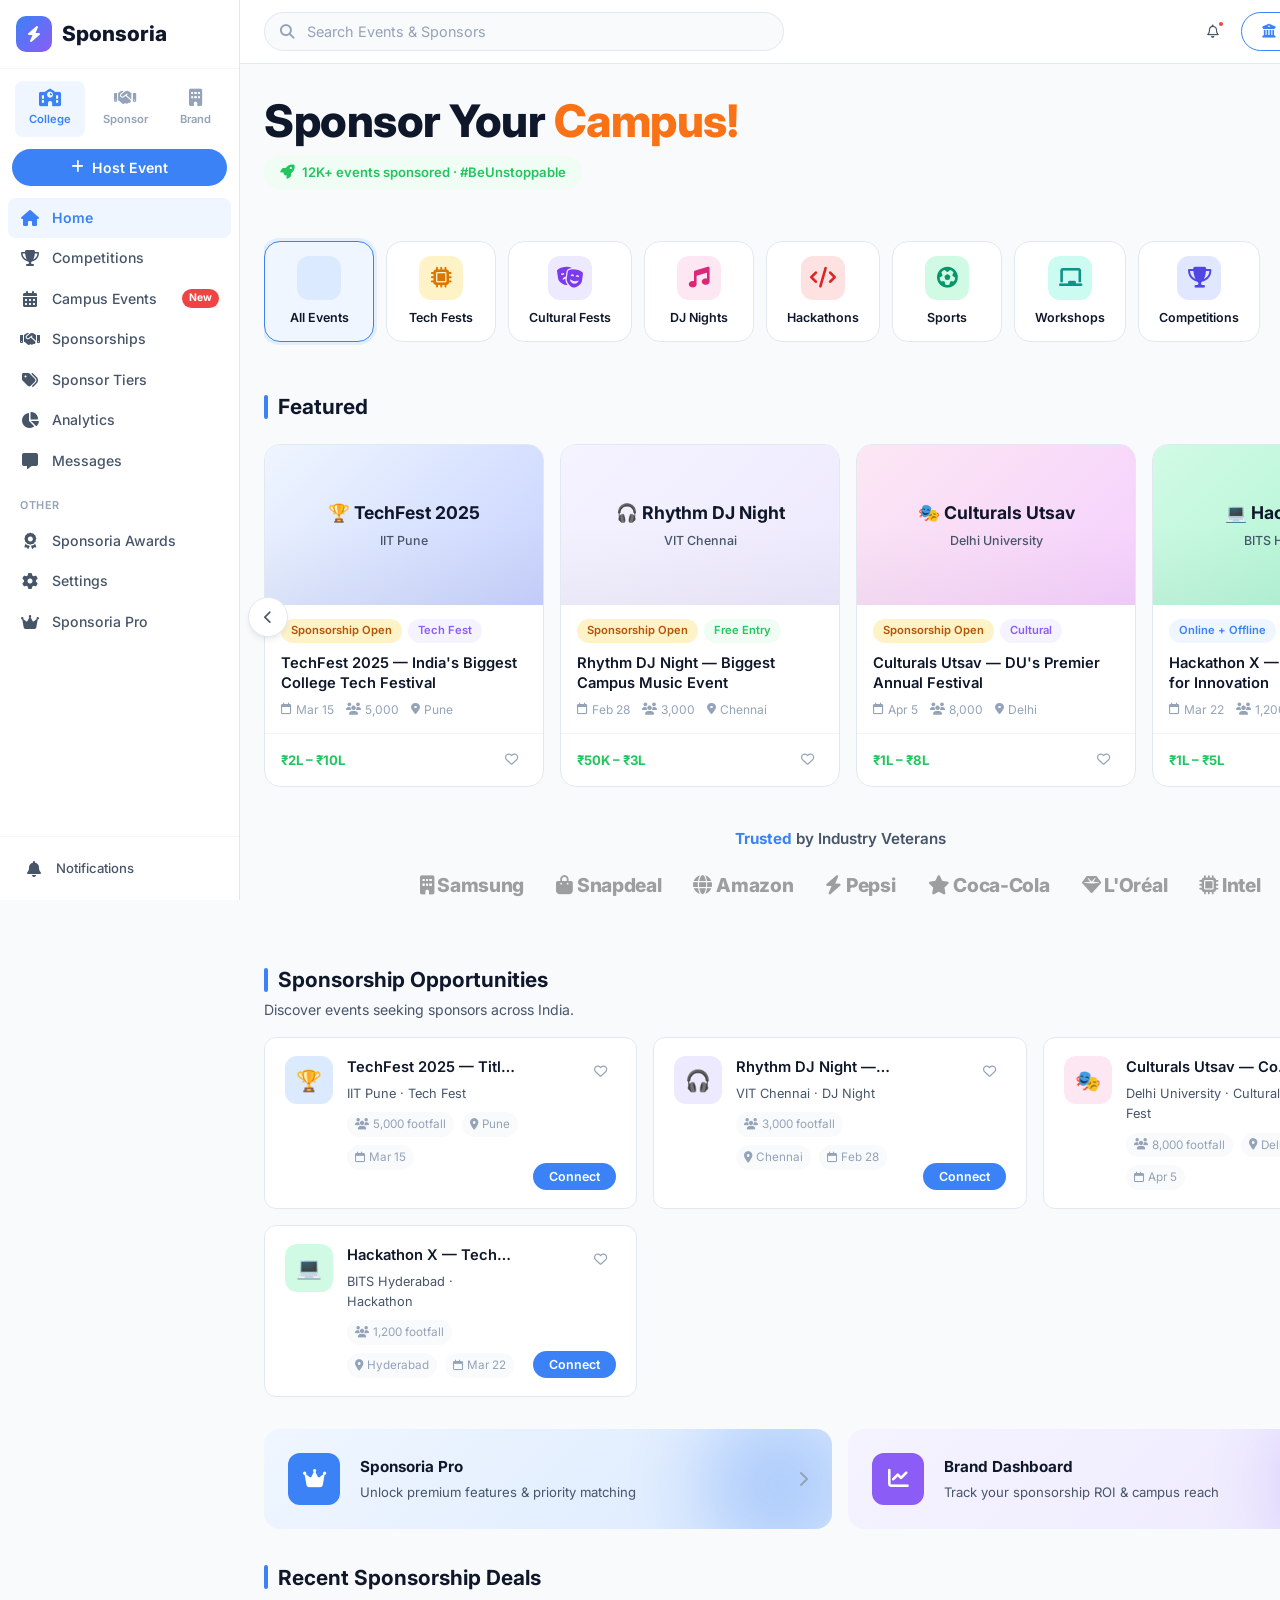
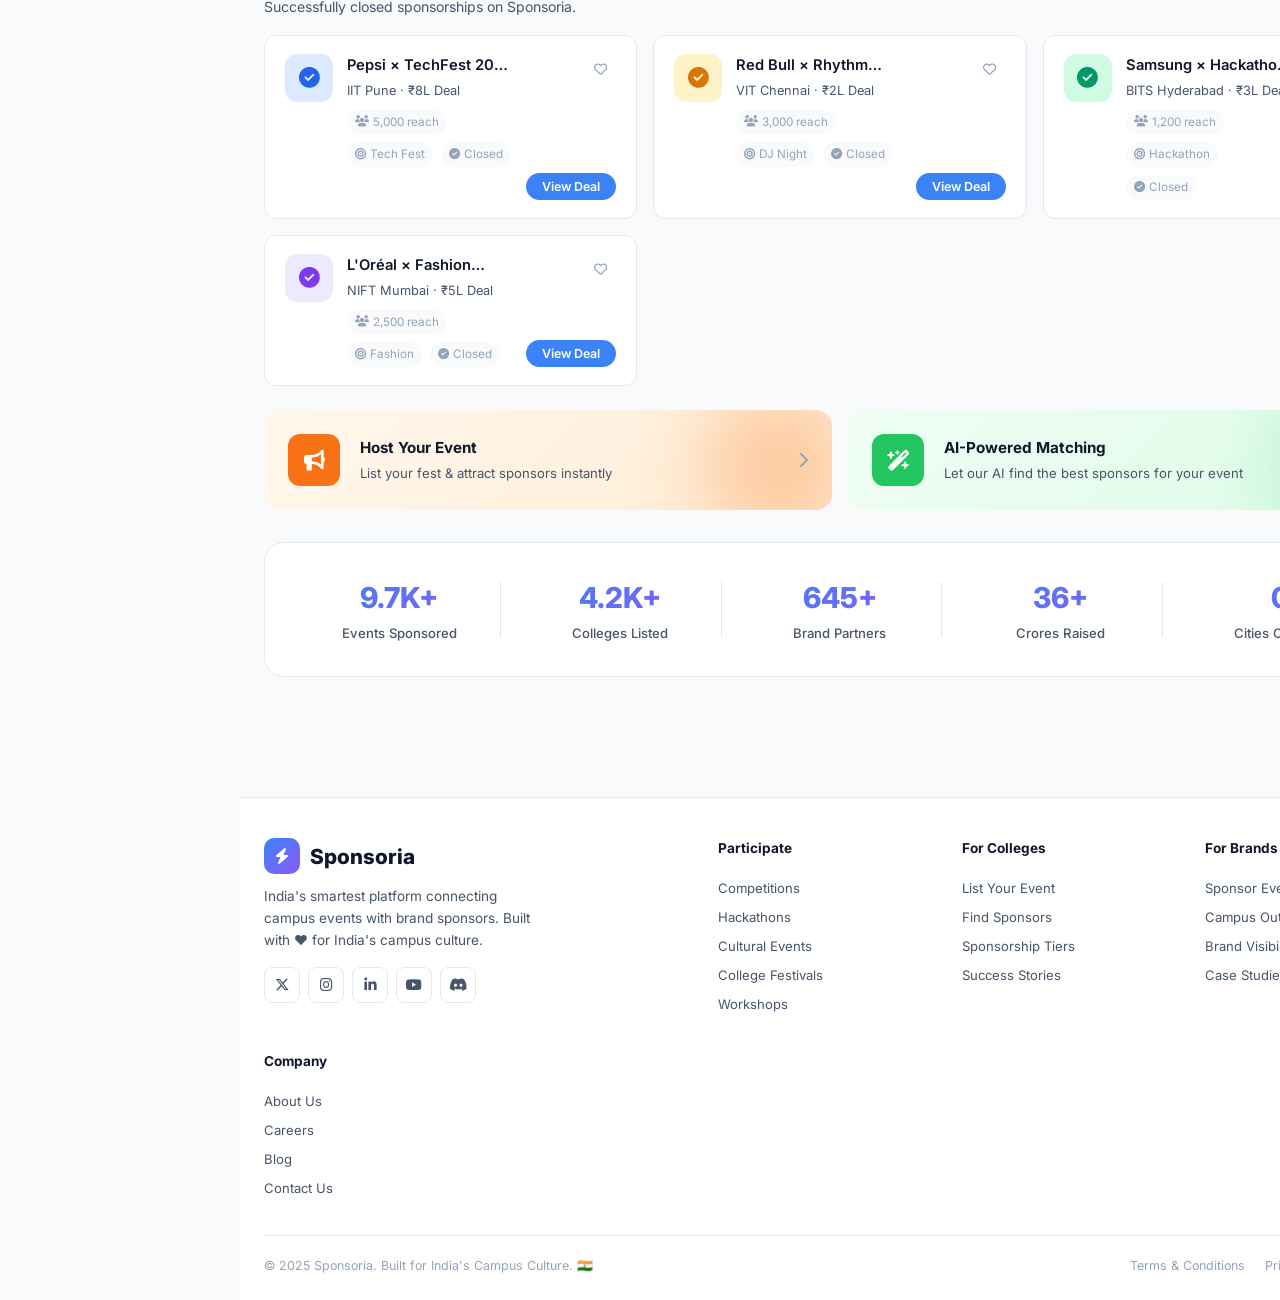
==== commit 6633e007: "Clean up: remove non-sponsorship features, focus on core campus sponsorship platform" ====
--- a/index.html
+++ b/index.html
@@ -1095,7 +1095,7 @@
 
     .footer-grid {
       display: grid;
-      grid-template-columns: 2fr repeat(4, 1fr);
+      grid-template-columns: 2fr repeat(3, 1fr);
       gap: 32px;
       margin-bottom: 32px;
     }
@@ -1275,16 +1275,16 @@
 
       <div class="role-tabs">
         <div class="role-tab active">
-          <i class="fa-solid fa-user"></i>
-          Talent
+          <i class="fa-solid fa-school"></i>
+          College
         </div>
         <div class="role-tab">
-          <i class="fa-solid fa-chalkboard-user"></i>
-          Mentor
+          <i class="fa-solid fa-handshake"></i>
+          Sponsor
         </div>
         <div class="role-tab">
           <i class="fa-solid fa-building"></i>
-          Recruiter
+          Brand
         </div>
       </div>
 
@@ -1312,40 +1312,20 @@
           <span>Sponsorships</span>
         </a>
         <a href="#" class="nav-item">
-          <i class="fa-solid fa-briefcase"></i>
-          <span>Internships</span>
+          <i class="fa-solid fa-tags"></i>
+          <span>Sponsor Tiers</span>
         </a>
         <a href="#" class="nav-item">
-          <i class="fa-solid fa-suitcase"></i>
-          <span>Jobs</span>
+          <i class="fa-solid fa-chart-pie"></i>
+          <span>Analytics</span>
         </a>
         <a href="#" class="nav-item">
-          <i class="fa-solid fa-people-group"></i>
-          <span>Mentorship</span>
+          <i class="fa-solid fa-message"></i>
+          <span>Messages</span>
         </a>
-        <a href="#" class="nav-item">
-          <i class="fa-solid fa-clipboard-question"></i>
-          <span>Mock Tests</span>
-        </a>
-        <a href="#" class="nav-item">
-          <i class="fa-solid fa-code"></i>
-          <span>100 Days to Code</span>
-        </a>
-        <a href="#" class="nav-item">
-          <i class="fa-solid fa-graduation-cap"></i>
-          <span>Courses</span>
-        </a>
-        <a href="#" class="nav-item">
-          <i class="fa-solid fa-ellipsis"></i>
-          <span>More</span>
-        </a>
 
         <div class="nav-section-label">Other</div>
 
-        <a href="#" class="nav-item">
-          <i class="fa-solid fa-gift"></i>
-          <span>Referrals</span>
-        </a>
         <a href="#" class="nav-item">
           <i class="fa-solid fa-award"></i>
           <span>Sponsoria Awards</span>
@@ -1382,7 +1362,7 @@
 
         <div class="search-bar">
           <i class="fa-solid fa-magnifying-glass"></i>
-          <input type="text" placeholder="Search Opportunities" />
+          <input type="text" placeholder="Search Events & Sponsors" />
         </div>
 
         <div class="topbar-right">
@@ -1393,7 +1373,7 @@
 
           <a href="#" class="for-business-btn">
             <i class="fa-solid fa-building-columns"></i>
-            <span>For Business</span>
+            <span>For Brands</span>
           </a>
 
           <button class="avatar-btn" title="Profile">A</button>
@@ -1421,32 +1401,32 @@
             <span class="cat-pill-label">All Events</span>
           </div>
           <div class="cat-pill">
-            <div class="cat-pill-icon orange"><i class="fa-solid fa-trophy"></i></div>
-            <span class="cat-pill-label">Competitions</span>
+            <div class="cat-pill-icon orange"><i class="fa-solid fa-microchip"></i></div>
+            <span class="cat-pill-label">Tech Fests</span>
           </div>
           <div class="cat-pill">
-            <div class="cat-pill-icon green"><i class="fa-solid fa-briefcase"></i></div>
-            <span class="cat-pill-label">Internships</span>
-          </div>
-          <div class="cat-pill">
-            <div class="cat-pill-icon purple"><i class="fa-solid fa-suitcase"></i></div>
-            <span class="cat-pill-label">Jobs</span>
+            <div class="cat-pill-icon purple"><i class="fa-solid fa-masks-theater"></i></div>
+            <span class="cat-pill-label">Cultural Fests</span>
           </div>
           <div class="cat-pill">
             <div class="cat-pill-icon pink"><i class="fa-solid fa-music"></i></div>
             <span class="cat-pill-label">DJ Nights</span>
           </div>
           <div class="cat-pill">
-            <div class="cat-pill-icon teal"><i class="fa-solid fa-people-group"></i></div>
-            <span class="cat-pill-label">Mentorships</span>
-          </div>
-          <div class="cat-pill">
             <div class="cat-pill-icon red"><i class="fa-solid fa-code"></i></div>
             <span class="cat-pill-label">Hackathons</span>
           </div>
           <div class="cat-pill">
-            <div class="cat-pill-icon indigo"><i class="fa-solid fa-graduation-cap"></i></div>
-            <span class="cat-pill-label">Courses</span>
+            <div class="cat-pill-icon green"><i class="fa-solid fa-futbol"></i></div>
+            <span class="cat-pill-label">Sports</span>
+          </div>
+          <div class="cat-pill">
+            <div class="cat-pill-icon teal"><i class="fa-solid fa-chalkboard"></i></div>
+            <span class="cat-pill-label">Workshops</span>
+          </div>
+          <div class="cat-pill">
+            <div class="cat-pill-icon indigo"><i class="fa-solid fa-trophy"></i></div>
+            <span class="cat-pill-label">Competitions</span>
           </div>
         </div>
 
@@ -1723,90 +1703,90 @@
             <i class="fa-solid fa-chevron-right promo-arrow"></i>
           </div>
           <div class="promo-card purple">
-            <div class="promo-icon"><i class="fa-solid fa-code"></i></div>
+            <div class="promo-icon"><i class="fa-solid fa-chart-line"></i></div>
             <div class="promo-text">
-              <h4>100 Days Coding Sprint</h4>
-              <p>Level up your skills daily with challenges</p>
+              <h4>Brand Dashboard</h4>
+              <p>Track your sponsorship ROI & campus reach</p>
             </div>
             <i class="fa-solid fa-chevron-right promo-arrow"></i>
           </div>
         </div>
 
-        <!-- INTERNSHIPS SECTION -->
+        <!-- RECENT DEALS SECTION -->
         <div class="section-header reveal">
           <div>
-            <div class="section-title">Internships</div>
-            <div class="section-subtitle">Unleash internships tailored to your aspirations.</div>
+            <div class="section-title">Recent Sponsorship Deals</div>
+            <div class="section-subtitle">Successfully closed sponsorships on Sponsoria.</div>
           </div>
           <button class="view-all-btn">View All <i class="fa-solid fa-arrow-right"></i></button>
         </div>
 
         <div class="opp-grid reveal">
           <div class="opp-card">
-            <div class="opp-card-icon" style="background:#DBEAFE;color:#2563EB;"><i class="fa-solid fa-laptop-code"></i></div>
+            <div class="opp-card-icon" style="background:#DBEAFE;color:#2563EB;"><i class="fa-solid fa-check-circle"></i></div>
             <div class="opp-card-content">
-              <div class="opp-card-title">Frontend Developer Intern</div>
-              <div class="opp-card-org">TechCorp India · Remote</div>
+              <div class="opp-card-title">Pepsi × TechFest 2025 — Title Sponsor</div>
+              <div class="opp-card-org">IIT Pune · ₹8L Deal</div>
               <div class="opp-card-details">
-                <span class="opp-detail"><i class="fa-solid fa-indian-rupee-sign"></i> ₹15K/month</span>
-                <span class="opp-detail"><i class="fa-solid fa-clock"></i> 3 months</span>
-                <span class="opp-detail"><i class="fa-solid fa-house-laptop"></i> WFH</span>
+                <span class="opp-detail"><i class="fa-solid fa-users"></i> 5,000 reach</span>
+                <span class="opp-detail"><i class="fa-solid fa-bullseye"></i> Tech Fest</span>
+                <span class="opp-detail"><i class="fa-solid fa-circle-check"></i> Closed</span>
               </div>
             </div>
             <div class="opp-card-right">
               <button class="card-fav-btn"><i class="fa-regular fa-heart"></i></button>
-              <button class="opp-apply-btn">Apply</button>
+              <button class="opp-apply-btn">View Deal</button>
             </div>
           </div>
 
           <div class="opp-card">
-            <div class="opp-card-icon" style="background:#FEF3C7;color:#D97706;"><i class="fa-solid fa-chart-line"></i></div>
+            <div class="opp-card-icon" style="background:#FEF3C7;color:#D97706;"><i class="fa-solid fa-check-circle"></i></div>
             <div class="opp-card-content">
-              <div class="opp-card-title">Marketing Intern</div>
-              <div class="opp-card-org">BrandBoost · Mumbai</div>
+              <div class="opp-card-title">Red Bull × Rhythm Night — Beverage Partner</div>
+              <div class="opp-card-org">VIT Chennai · ₹2L Deal</div>
               <div class="opp-card-details">
-                <span class="opp-detail"><i class="fa-solid fa-indian-rupee-sign"></i> ₹10K/month</span>
-                <span class="opp-detail"><i class="fa-solid fa-clock"></i> 6 months</span>
-                <span class="opp-detail"><i class="fa-solid fa-building"></i> On-site</span>
+                <span class="opp-detail"><i class="fa-solid fa-users"></i> 3,000 reach</span>
+                <span class="opp-detail"><i class="fa-solid fa-bullseye"></i> DJ Night</span>
+                <span class="opp-detail"><i class="fa-solid fa-circle-check"></i> Closed</span>
               </div>
             </div>
             <div class="opp-card-right">
               <button class="card-fav-btn"><i class="fa-regular fa-heart"></i></button>
-              <button class="opp-apply-btn">Apply</button>
+              <button class="opp-apply-btn">View Deal</button>
             </div>
           </div>
 
           <div class="opp-card">
-            <div class="opp-card-icon" style="background:#D1FAE5;color:#059669;"><i class="fa-solid fa-pencil-ruler"></i></div>
+            <div class="opp-card-icon" style="background:#D1FAE5;color:#059669;"><i class="fa-solid fa-check-circle"></i></div>
             <div class="opp-card-content">
-              <div class="opp-card-title">UI/UX Design Intern</div>
-              <div class="opp-card-org">DesignStudio · Bangalore</div>
+              <div class="opp-card-title">Samsung × Hackathon X — Tech Partner</div>
+              <div class="opp-card-org">BITS Hyderabad · ₹3L Deal</div>
               <div class="opp-card-details">
-                <span class="opp-detail"><i class="fa-solid fa-indian-rupee-sign"></i> ₹12K/month</span>
-                <span class="opp-detail"><i class="fa-solid fa-clock"></i> 4 months</span>
-                <span class="opp-detail"><i class="fa-solid fa-house-laptop"></i> Hybrid</span>
+                <span class="opp-detail"><i class="fa-solid fa-users"></i> 1,200 reach</span>
+                <span class="opp-detail"><i class="fa-solid fa-bullseye"></i> Hackathon</span>
+                <span class="opp-detail"><i class="fa-solid fa-circle-check"></i> Closed</span>
               </div>
             </div>
             <div class="opp-card-right">
               <button class="card-fav-btn"><i class="fa-regular fa-heart"></i></button>
-              <button class="opp-apply-btn">Apply</button>
+              <button class="opp-apply-btn">View Deal</button>
             </div>
           </div>
 
           <div class="opp-card">
-            <div class="opp-card-icon" style="background:#EDE9FE;color:#7C3AED;"><i class="fa-solid fa-robot"></i></div>
+            <div class="opp-card-icon" style="background:#EDE9FE;color:#7C3AED;"><i class="fa-solid fa-check-circle"></i></div>
             <div class="opp-card-content">
-              <div class="opp-card-title">AI/ML Research Intern</div>
-              <div class="opp-card-org">NeuralAI · Delhi</div>
+              <div class="opp-card-title">L'Oréal × Fashion Week — Beauty Partner</div>
+              <div class="opp-card-org">NIFT Mumbai · ₹5L Deal</div>
               <div class="opp-card-details">
-                <span class="opp-detail"><i class="fa-solid fa-indian-rupee-sign"></i> ₹20K/month</span>
-                <span class="opp-detail"><i class="fa-solid fa-clock"></i> 6 months</span>
-                <span class="opp-detail"><i class="fa-solid fa-building"></i> On-site</span>
+                <span class="opp-detail"><i class="fa-solid fa-users"></i> 2,500 reach</span>
+                <span class="opp-detail"><i class="fa-solid fa-bullseye"></i> Fashion</span>
+                <span class="opp-detail"><i class="fa-solid fa-circle-check"></i> Closed</span>
               </div>
             </div>
             <div class="opp-card-right">
               <button class="card-fav-btn"><i class="fa-regular fa-heart"></i></button>
-              <button class="opp-apply-btn">Apply</button>
+              <button class="opp-apply-btn">View Deal</button>
             </div>
           </div>
         </div>
@@ -1831,79 +1811,27 @@
           </div>
         </div>
 
-        <!-- AI COURSES SECTION -->
-        <div class="section-header reveal">
-          <div>
-            <div class="section-title">AI-Powered Courses</div>
-            <div class="section-subtitle">Unfold your potential through AI-designed, expert-validated courses.</div>
-          </div>
-          <button class="view-all-btn">View All <i class="fa-solid fa-arrow-right"></i></button>
-        </div>
-
-        <div class="courses-grid reveal">
-          <div class="course-card">
-            <div class="course-card-banner bg1">
-              <span class="ai-badge"><i class="fa-solid fa-sparkles"></i> AI-Powered</span>
-              📊
-            </div>
-            <div class="course-card-body">
-              <h4>Data Science Fundamentals</h4>
-              <p>12 modules · 4.8★ · 2,340 enrolled</p>
-            </div>
-          </div>
-          <div class="course-card">
-            <div class="course-card-banner bg2">
-              <span class="ai-badge"><i class="fa-solid fa-sparkles"></i> AI-Powered</span>
-              🎨
-            </div>
-            <div class="course-card-body">
-              <h4>UI/UX Design Masterclass</h4>
-              <p>8 modules · 4.7★ · 1,870 enrolled</p>
-            </div>
-          </div>
-          <div class="course-card">
-            <div class="course-card-banner bg3">
-              <span class="ai-badge"><i class="fa-solid fa-sparkles"></i> AI-Powered</span>
-              🤖
-            </div>
-            <div class="course-card-body">
-              <h4>Machine Learning A-Z</h4>
-              <p>15 modules · 4.9★ · 3,210 enrolled</p>
-            </div>
-          </div>
-          <div class="course-card">
-            <div class="course-card-banner bg4">
-              <span class="ai-badge"><i class="fa-solid fa-sparkles"></i> AI-Powered</span>
-              📱
-            </div>
-            <div class="course-card-body">
-              <h4>Digital Marketing Pro</h4>
-              <p>10 modules · 4.6★ · 1,560 enrolled</p>
-            </div>
-          </div>
-        </div>
-
         <!-- STATS BANNER -->
         <div class="stats-banner reveal">
           <div class="stat-item">
-            <div class="stat-number" data-target="22300000">0</div>
-            <div class="stat-label">Assessments</div>
+            <div class="stat-number" data-target="12000">0</div>
+            <div class="stat-label">Events Sponsored</div>
           </div>
           <div class="stat-item">
-            <div class="stat-number" data-target="140000">0</div>
-            <div class="stat-label">Opportunities</div>
-          </div>
-          <div class="stat-item">
-            <div class="stat-number" data-target="42000">0</div>
-            <div class="stat-label">Organisations</div>
+            <div class="stat-number" data-target="5200">0</div>
+            <div class="stat-label">Colleges Listed</div>
           </div>
           <div class="stat-item">
             <div class="stat-number" data-target="800">0</div>
-            <div class="stat-label">Brands Trust Us</div>
+            <div class="stat-label">Brand Partners</div>
+          </div>
+          <div class="stat-item">
+            <div class="stat-number" data-target="45">0</div>
+            <div class="stat-label">Crores Raised</div>
           </div>
           <div class="stat-item">
             <div class="stat-number" data-target="78">0</div>
-            <div class="stat-label">Countries</div>
+            <div class="stat-label">Cities Covered</div>
           </div>
         </div>
 
@@ -1936,17 +1864,17 @@
               <a href="#">Workshops</a>
             </div>
             <div class="footer-col">
-              <h4>Apply</h4>
-              <a href="#">Internships</a>
-              <a href="#">Jobs</a>
-              <a href="#">Scholarships</a>
-              <a href="#">Courses</a>
+              <h4>For Colleges</h4>
+              <a href="#">List Your Event</a>
+              <a href="#">Find Sponsors</a>
+              <a href="#">Sponsorship Tiers</a>
+              <a href="#">Success Stories</a>
             </div>
             <div class="footer-col">
-              <h4>For Business</h4>
-              <a href="#">Brand & Engage</a>
-              <a href="#">Source Talent</a>
+              <h4>For Brands</h4>
               <a href="#">Sponsor Events</a>
+              <a href="#">Campus Outreach</a>
+              <a href="#">Brand Visibility</a>
               <a href="#">Case Studies</a>
             </div>
             <div class="footer-col">
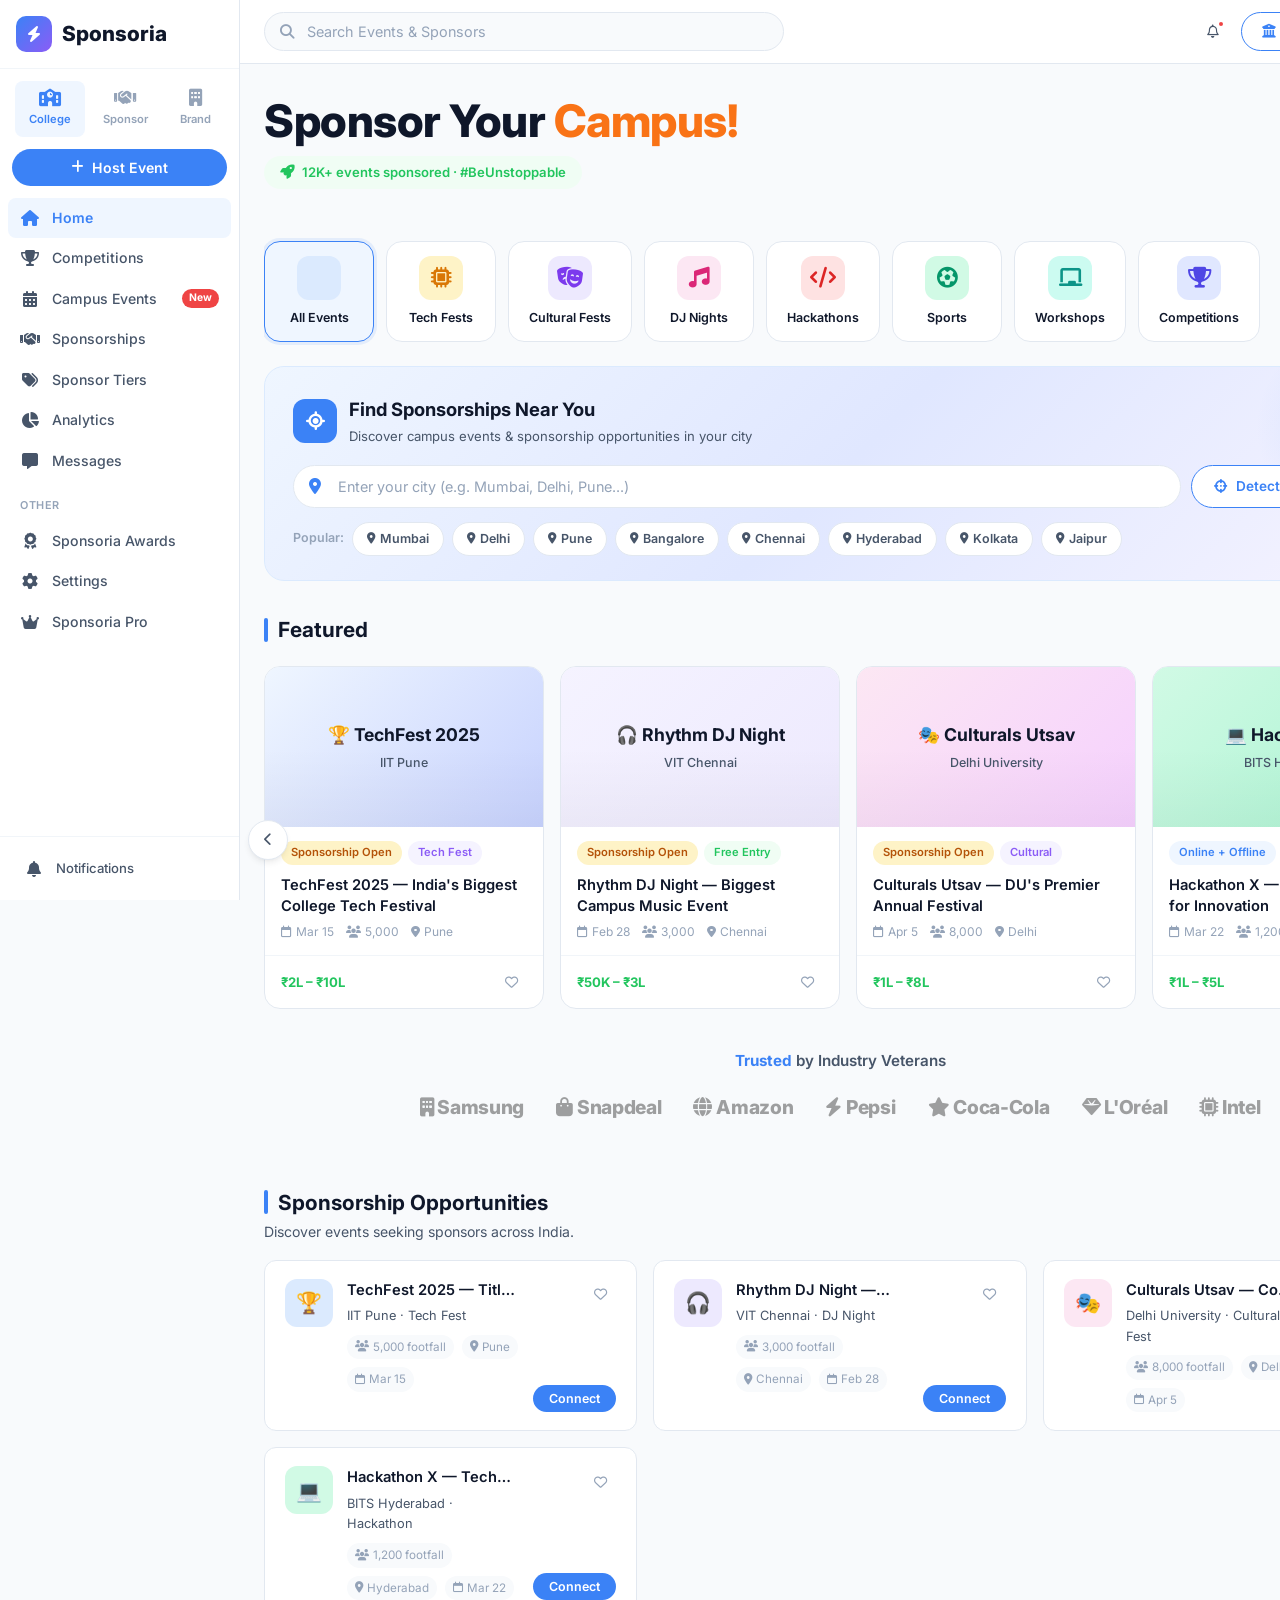
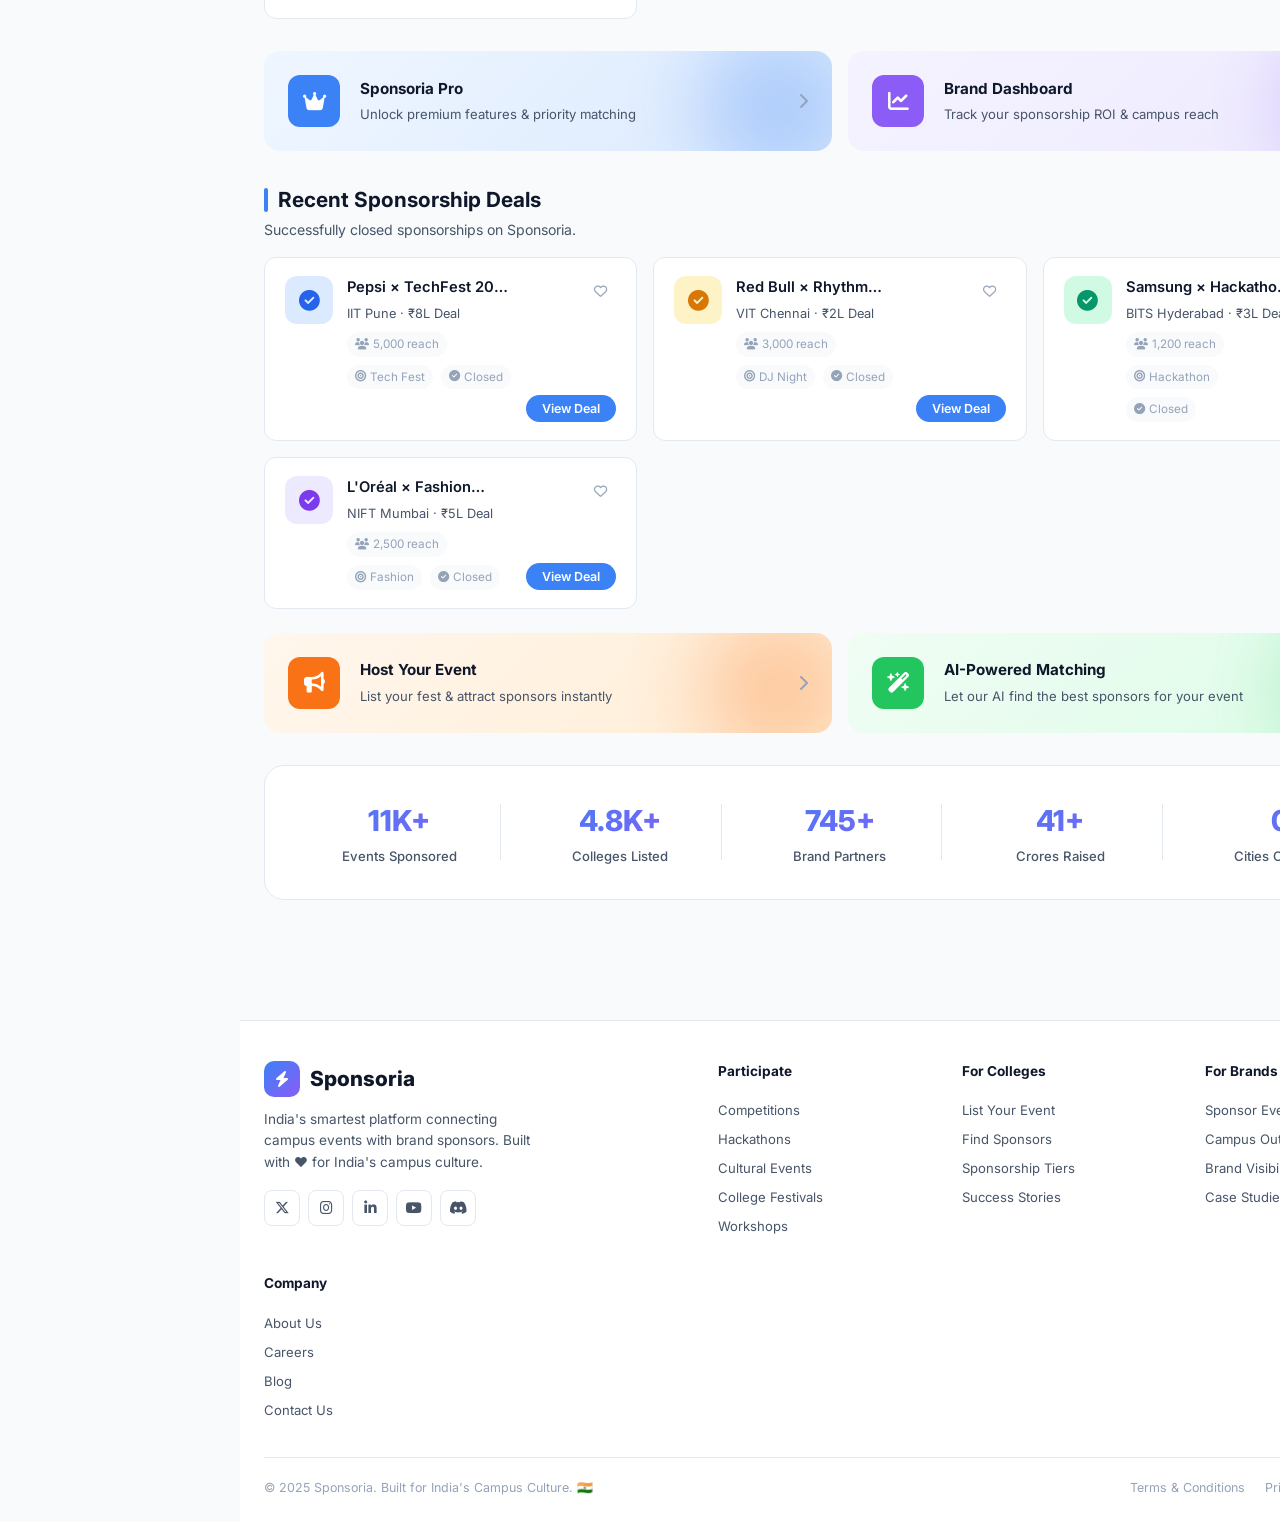
==== commit 653f9bfe: "Add location-based sponsorship finder with geolocation & city search" ====
--- a/index.html
+++ b/index.html
@@ -517,6 +517,276 @@
       white-space: nowrap;
     }
 
+    /* ===== LOCATION FINDER ===== */
+    .location-finder {
+      background: linear-gradient(135deg, #EFF6FF 0%, #E0E7FF 50%, #F5F3FF 100%);
+      border: 1.5px solid var(--primary-50);
+      border-radius: var(--radius-xl);
+      padding: 28px 28px 24px;
+      margin: 8px 0 28px;
+      position: relative;
+      overflow: hidden;
+    }
+
+    .location-finder::before {
+      content: '';
+      position: absolute;
+      top: -40px; right: -40px;
+      width: 200px; height: 200px;
+      background: radial-gradient(circle, rgba(59,130,246,0.12) 0%, transparent 70%);
+      border-radius: 50%;
+      pointer-events: none;
+    }
+
+    .location-finder-header {
+      display: flex;
+      align-items: center;
+      gap: 12px;
+      margin-bottom: 18px;
+      position: relative;
+    }
+
+    .location-finder-icon {
+      width: 44px;
+      height: 44px;
+      border-radius: var(--radius-md);
+      background: var(--primary);
+      color: #fff;
+      display: flex;
+      align-items: center;
+      justify-content: center;
+      font-size: 1.2rem;
+      flex-shrink: 0;
+    }
+
+    .location-finder-header h3 {
+      font-size: 1.15rem;
+      font-weight: 700;
+      color: var(--text-primary);
+    }
+
+    .location-finder-header p {
+      font-size: 0.82rem;
+      color: var(--text-secondary);
+      margin-top: 1px;
+    }
+
+    .location-search-row {
+      display: flex;
+      gap: 10px;
+      position: relative;
+      margin-bottom: 14px;
+    }
+
+    .location-input-wrap {
+      flex: 1;
+      position: relative;
+    }
+
+    .location-input-wrap input {
+      width: 100%;
+      padding: 12px 16px 12px 44px;
+      border: 1.5px solid var(--border);
+      border-radius: var(--radius-full);
+      font-size: 0.9rem;
+      color: var(--text-primary);
+      background: var(--bg-white);
+      outline: none;
+      transition: all 0.2s;
+    }
+
+    .location-input-wrap input::placeholder { color: var(--text-muted); }
+    .location-input-wrap input:focus {
+      border-color: var(--primary);
+      box-shadow: 0 0 0 3px rgba(59,130,246,0.12);
+    }
+
+    .location-input-wrap > i {
+      position: absolute;
+      left: 16px;
+      top: 50%;
+      transform: translateY(-50%);
+      color: var(--primary);
+      font-size: 1rem;
+    }
+
+    .location-suggestions {
+      position: absolute;
+      top: 100%;
+      left: 0;
+      right: 0;
+      background: var(--bg-white);
+      border: 1.5px solid var(--border);
+      border-radius: var(--radius-md);
+      margin-top: 6px;
+      box-shadow: var(--shadow-lg);
+      z-index: 20;
+      max-height: 220px;
+      overflow-y: auto;
+      display: none;
+    }
+
+    .location-suggestions.active { display: block; }
+
+    .location-suggestion {
+      display: flex;
+      align-items: center;
+      gap: 10px;
+      padding: 10px 16px;
+      font-size: 0.88rem;
+      color: var(--text-primary);
+      cursor: pointer;
+      transition: background 0.15s;
+    }
+
+    .location-suggestion:hover {
+      background: var(--primary-light);
+    }
+
+    .location-suggestion i {
+      color: var(--text-muted);
+      font-size: 0.85rem;
+      width: 18px;
+      text-align: center;
+    }
+
+    .location-suggestion .city-name { font-weight: 600; }
+    .location-suggestion .city-count {
+      margin-left: auto;
+      font-size: 0.72rem;
+      color: var(--text-muted);
+      background: var(--bg-page);
+      padding: 2px 8px;
+      border-radius: var(--radius-full);
+      font-weight: 600;
+    }
+
+    .detect-location-btn {
+      padding: 12px 22px;
+      border-radius: var(--radius-full);
+      background: var(--bg-white);
+      border: 1.5px solid var(--primary);
+      color: var(--primary);
+      font-size: 0.85rem;
+      font-weight: 600;
+      display: flex;
+      align-items: center;
+      gap: 8px;
+      white-space: nowrap;
+      transition: all 0.2s;
+      cursor: pointer;
+    }
+
+    .detect-location-btn:hover {
+      background: var(--primary);
+      color: #fff;
+      transform: translateY(-1px);
+      box-shadow: var(--shadow-md);
+    }
+
+    .detect-location-btn.loading {
+      pointer-events: none;
+      opacity: 0.7;
+    }
+
+    .detect-location-btn.loading i {
+      animation: spin 1s linear infinite;
+    }
+
+    @keyframes spin {
+      to { transform: rotate(360deg); }
+    }
+
+    .popular-cities {
+      display: flex;
+      gap: 8px;
+      flex-wrap: wrap;
+    }
+
+    .city-chip {
+      padding: 6px 14px;
+      border-radius: var(--radius-full);
+      background: var(--bg-white);
+      border: 1px solid var(--border);
+      font-size: 0.78rem;
+      font-weight: 600;
+      color: var(--text-secondary);
+      cursor: pointer;
+      transition: all 0.2s;
+      display: flex;
+      align-items: center;
+      gap: 5px;
+    }
+
+    .city-chip:hover {
+      border-color: var(--primary);
+      color: var(--primary);
+      background: var(--primary-light);
+      transform: translateY(-1px);
+    }
+
+    .city-chip.active {
+      background: var(--primary);
+      color: #fff;
+      border-color: var(--primary);
+    }
+
+    .city-chip i { font-size: 0.7rem; }
+
+    .location-results-info {
+      display: none;
+      align-items: center;
+      gap: 10px;
+      margin-top: 16px;
+      padding: 12px 18px;
+      background: var(--bg-white);
+      border-radius: var(--radius-md);
+      border: 1px solid var(--border);
+    }
+
+    .location-results-info.active { display: flex; }
+
+    .location-results-info i {
+      color: var(--green);
+      font-size: 1.1rem;
+    }
+
+    .location-results-info .results-text {
+      font-size: 0.88rem;
+      color: var(--text-primary);
+      font-weight: 500;
+    }
+
+    .location-results-info .results-text strong {
+      color: var(--primary);
+    }
+
+    .location-results-info .browse-btn {
+      margin-left: auto;
+      padding: 6px 16px;
+      border-radius: var(--radius-full);
+      background: var(--primary);
+      color: #fff;
+      font-size: 0.78rem;
+      font-weight: 600;
+      transition: all 0.2s;
+      cursor: pointer;
+      border: none;
+      font-family: var(--font);
+    }
+
+    .location-results-info .browse-btn:hover {
+      background: var(--primary-dark);
+      transform: translateY(-1px);
+    }
+
+    @media (max-width: 768px) {
+      .location-finder { padding: 20px 18px; }
+      .location-search-row { flex-direction: column; }
+      .detect-location-btn { justify-content: center; }
+      .popular-cities { gap: 6px; }
+    }
+
     /* ===== SECTION HEADERS ===== */
     .section-header {
       display: flex;
@@ -1430,6 +1700,44 @@
           </div>
         </div>
 
+        <!-- LOCATION FINDER -->
+        <div class="location-finder reveal" id="locationFinder">
+          <div class="location-finder-header">
+            <div class="location-finder-icon"><i class="fa-solid fa-location-crosshairs"></i></div>
+            <div>
+              <h3>Find Sponsorships Near You</h3>
+              <p>Discover campus events & sponsorship opportunities in your city</p>
+            </div>
+          </div>
+          <div class="location-search-row">
+            <div class="location-input-wrap">
+              <i class="fa-solid fa-location-dot"></i>
+              <input type="text" id="locationInput" placeholder="Enter your city (e.g. Mumbai, Delhi, Pune...)" autocomplete="off" />
+              <div class="location-suggestions" id="locationSuggestions"></div>
+            </div>
+            <button class="detect-location-btn" id="detectLocationBtn">
+              <i class="fa-solid fa-crosshairs"></i>
+              <span>Detect My Location</span>
+            </button>
+          </div>
+          <div class="popular-cities" id="popularCities">
+            <span style="font-size:0.78rem;color:var(--text-muted);font-weight:600;padding:6px 0;">Popular:</span>
+            <div class="city-chip" data-city="Mumbai"><i class="fa-solid fa-location-dot"></i> Mumbai</div>
+            <div class="city-chip" data-city="Delhi"><i class="fa-solid fa-location-dot"></i> Delhi</div>
+            <div class="city-chip" data-city="Pune"><i class="fa-solid fa-location-dot"></i> Pune</div>
+            <div class="city-chip" data-city="Bangalore"><i class="fa-solid fa-location-dot"></i> Bangalore</div>
+            <div class="city-chip" data-city="Chennai"><i class="fa-solid fa-location-dot"></i> Chennai</div>
+            <div class="city-chip" data-city="Hyderabad"><i class="fa-solid fa-location-dot"></i> Hyderabad</div>
+            <div class="city-chip" data-city="Kolkata"><i class="fa-solid fa-location-dot"></i> Kolkata</div>
+            <div class="city-chip" data-city="Jaipur"><i class="fa-solid fa-location-dot"></i> Jaipur</div>
+          </div>
+          <div class="location-results-info" id="locationResults">
+            <i class="fa-solid fa-circle-check"></i>
+            <span class="results-text" id="resultsText"></span>
+            <button class="browse-btn" id="browseResultsBtn">Browse Events →</button>
+          </div>
+        </div>
+
         <!-- FEATURED SECTION -->
         <div class="section-header reveal">
           <div>
@@ -2041,6 +2349,158 @@
     searchInput.addEventListener('blur', () => {
       searchInput.parentElement.style.maxWidth = '520px';
     });
+
+    /* ===== LOCATION FINDER ===== */
+    const cityData = [
+      { name: 'Mumbai', state: 'Maharashtra', events: 48, opps: 32 },
+      { name: 'Delhi', state: 'Delhi NCR', events: 62, opps: 45 },
+      { name: 'Pune', state: 'Maharashtra', events: 38, opps: 24 },
+      { name: 'Bangalore', state: 'Karnataka', events: 55, opps: 40 },
+      { name: 'Chennai', state: 'Tamil Nadu', events: 34, opps: 22 },
+      { name: 'Hyderabad', state: 'Telangana', events: 41, opps: 28 },
+      { name: 'Kolkata', state: 'West Bengal', events: 29, opps: 18 },
+      { name: 'Jaipur', state: 'Rajasthan', events: 22, opps: 15 },
+      { name: 'Ahmedabad', state: 'Gujarat', events: 20, opps: 14 },
+      { name: 'Chandigarh', state: 'Punjab', events: 18, opps: 12 },
+      { name: 'Lucknow', state: 'Uttar Pradesh', events: 16, opps: 10 },
+      { name: 'Indore', state: 'Madhya Pradesh', events: 15, opps: 9 },
+      { name: 'Bhopal', state: 'Madhya Pradesh', events: 12, opps: 8 },
+      { name: 'Kochi', state: 'Kerala', events: 14, opps: 11 },
+      { name: 'Nagpur', state: 'Maharashtra', events: 11, opps: 7 },
+      { name: 'Coimbatore', state: 'Tamil Nadu', events: 13, opps: 9 },
+      { name: 'Guwahati', state: 'Assam', events: 8, opps: 5 },
+      { name: 'Bhubaneswar', state: 'Odisha', events: 10, opps: 6 },
+      { name: 'Dehradun', state: 'Uttarakhand', events: 7, opps: 4 },
+      { name: 'Thiruvananthapuram', state: 'Kerala', events: 9, opps: 6 },
+      { name: 'Noida', state: 'Delhi NCR', events: 25, opps: 18 },
+      { name: 'Gurgaon', state: 'Delhi NCR', events: 22, opps: 16 },
+      { name: 'Visakhapatnam', state: 'Andhra Pradesh', events: 11, opps: 7 },
+      { name: 'Mangalore', state: 'Karnataka', events: 10, opps: 6 },
+    ];
+
+    const locationInput = document.getElementById('locationInput');
+    const suggestionsBox = document.getElementById('locationSuggestions');
+    const detectBtn = document.getElementById('detectLocationBtn');
+    const resultsInfo = document.getElementById('locationResults');
+    const resultsText = document.getElementById('resultsText');
+    const cityChips = document.querySelectorAll('.city-chip');
+
+    function showResults(city) {
+      const data = cityData.find(c => c.name.toLowerCase() === city.toLowerCase());
+      if (data) {
+        resultsText.innerHTML = `<strong>${data.events} events</strong> & <strong>${data.opps} sponsorship opportunities</strong> found near <strong>${data.name}</strong>, ${data.state}`;
+      } else {
+        resultsText.innerHTML = `Searching sponsorships near <strong>${city}</strong>... We're expanding there soon!`;
+      }
+      resultsInfo.classList.add('active');
+      resultsInfo.style.animation = 'fadeInUp 0.4s ease';
+    }
+
+    function selectCity(cityName) {
+      locationInput.value = cityName;
+      suggestionsBox.classList.remove('active');
+      cityChips.forEach(c => {
+        c.classList.toggle('active', c.dataset.city.toLowerCase() === cityName.toLowerCase());
+      });
+      showResults(cityName);
+    }
+
+    // Autocomplete
+    locationInput.addEventListener('input', () => {
+      const val = locationInput.value.trim().toLowerCase();
+      if (val.length < 1) {
+        suggestionsBox.classList.remove('active');
+        return;
+      }
+      const matches = cityData.filter(c =>
+        c.name.toLowerCase().includes(val) || c.state.toLowerCase().includes(val)
+      ).slice(0, 6);
+
+      if (matches.length === 0) {
+        suggestionsBox.innerHTML = `<div class="location-suggestion" style="color:var(--text-muted);pointer-events:none;"><i class="fa-solid fa-circle-info"></i> No cities found — try another name</div>`;
+      } else {
+        suggestionsBox.innerHTML = matches.map(c => `
+          <div class="location-suggestion" data-city="${c.name}">
+            <i class="fa-solid fa-location-dot"></i>
+            <span><span class="city-name">${c.name}</span>, ${c.state}</span>
+            <span class="city-count">${c.events} events</span>
+          </div>
+        `).join('');
+      }
+      suggestionsBox.classList.add('active');
+
+      suggestionsBox.querySelectorAll('.location-suggestion[data-city]').forEach(el => {
+        el.addEventListener('click', () => selectCity(el.dataset.city));
+      });
+    });
+
+    locationInput.addEventListener('keydown', (e) => {
+      if (e.key === 'Enter' && locationInput.value.trim()) {
+        suggestionsBox.classList.remove('active');
+        selectCity(locationInput.value.trim());
+      }
+    });
+
+    // Close suggestions on outside click
+    document.addEventListener('click', (e) => {
+      if (!e.target.closest('.location-input-wrap')) {
+        suggestionsBox.classList.remove('active');
+      }
+    });
+
+    // City chip clicks
+    cityChips.forEach(chip => {
+      chip.addEventListener('click', () => selectCity(chip.dataset.city));
+    });
+
+    // Detect location via Geolocation API + reverse geocoding
+    detectBtn.addEventListener('click', () => {
+      if (!navigator.geolocation) {
+        alert('Geolocation is not supported by your browser.');
+        return;
+      }
+      const btnSpan = detectBtn.querySelector('span');
+      const btnIcon = detectBtn.querySelector('i');
+      detectBtn.classList.add('loading');
+      btnSpan.textContent = 'Detecting...';
+      btnIcon.className = 'fa-solid fa-spinner';
+
+      navigator.geolocation.getCurrentPosition(
+        async (position) => {
+          const { latitude, longitude } = position.coords;
+          try {
+            const res = await fetch(`https://nominatim.openstreetmap.org/reverse?lat=${latitude}&lon=${longitude}&format=json&accept-language=en`);
+            const data = await res.json();
+            const city = data.address.city || data.address.town || data.address.village || data.address.county || 'Your Location';
+            locationInput.value = city;
+            selectCity(city);
+          } catch {
+            locationInput.value = 'Location detected';
+            showResults('Your Area');
+          }
+          detectBtn.classList.remove('loading');
+          btnSpan.textContent = 'Detected!';
+          btnIcon.className = 'fa-solid fa-circle-check';
+          setTimeout(() => {
+            btnSpan.textContent = 'Detect My Location';
+            btnIcon.className = 'fa-solid fa-crosshairs';
+          }, 2500);
+        },
+        () => {
+          detectBtn.classList.remove('loading');
+          btnSpan.textContent = 'Detect My Location';
+          btnIcon.className = 'fa-solid fa-crosshairs';
+          alert('Unable to detect location. Please allow location access or enter your city manually.');
+        },
+        { enableHighAccuracy: true, timeout: 10000 }
+      );
+    });
+
+    // Browse button scroll
+    document.getElementById('browseResultsBtn').addEventListener('click', () => {
+      const oppSection = document.querySelector('.opp-grid');
+      if (oppSection) oppSection.scrollIntoView({ behavior: 'smooth', block: 'start' });
+    });
   </script>
 </body>
 </html>
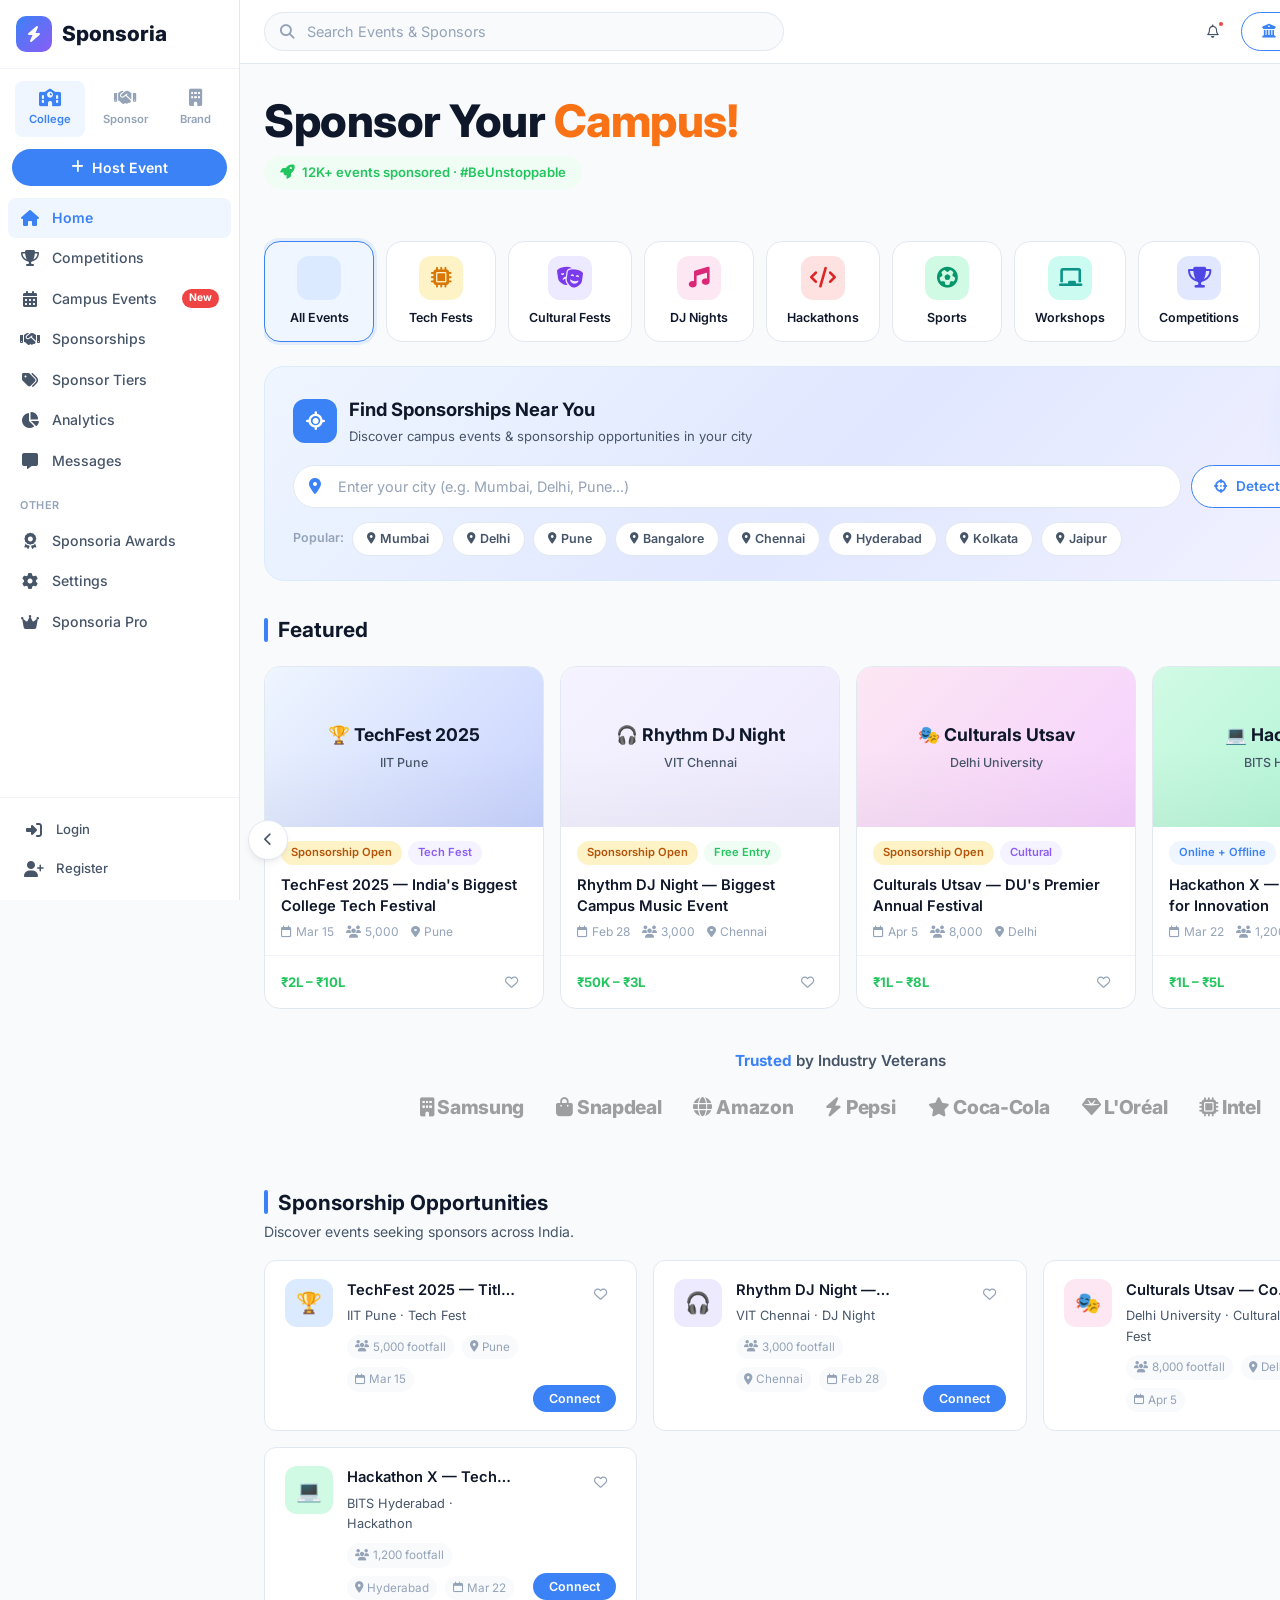
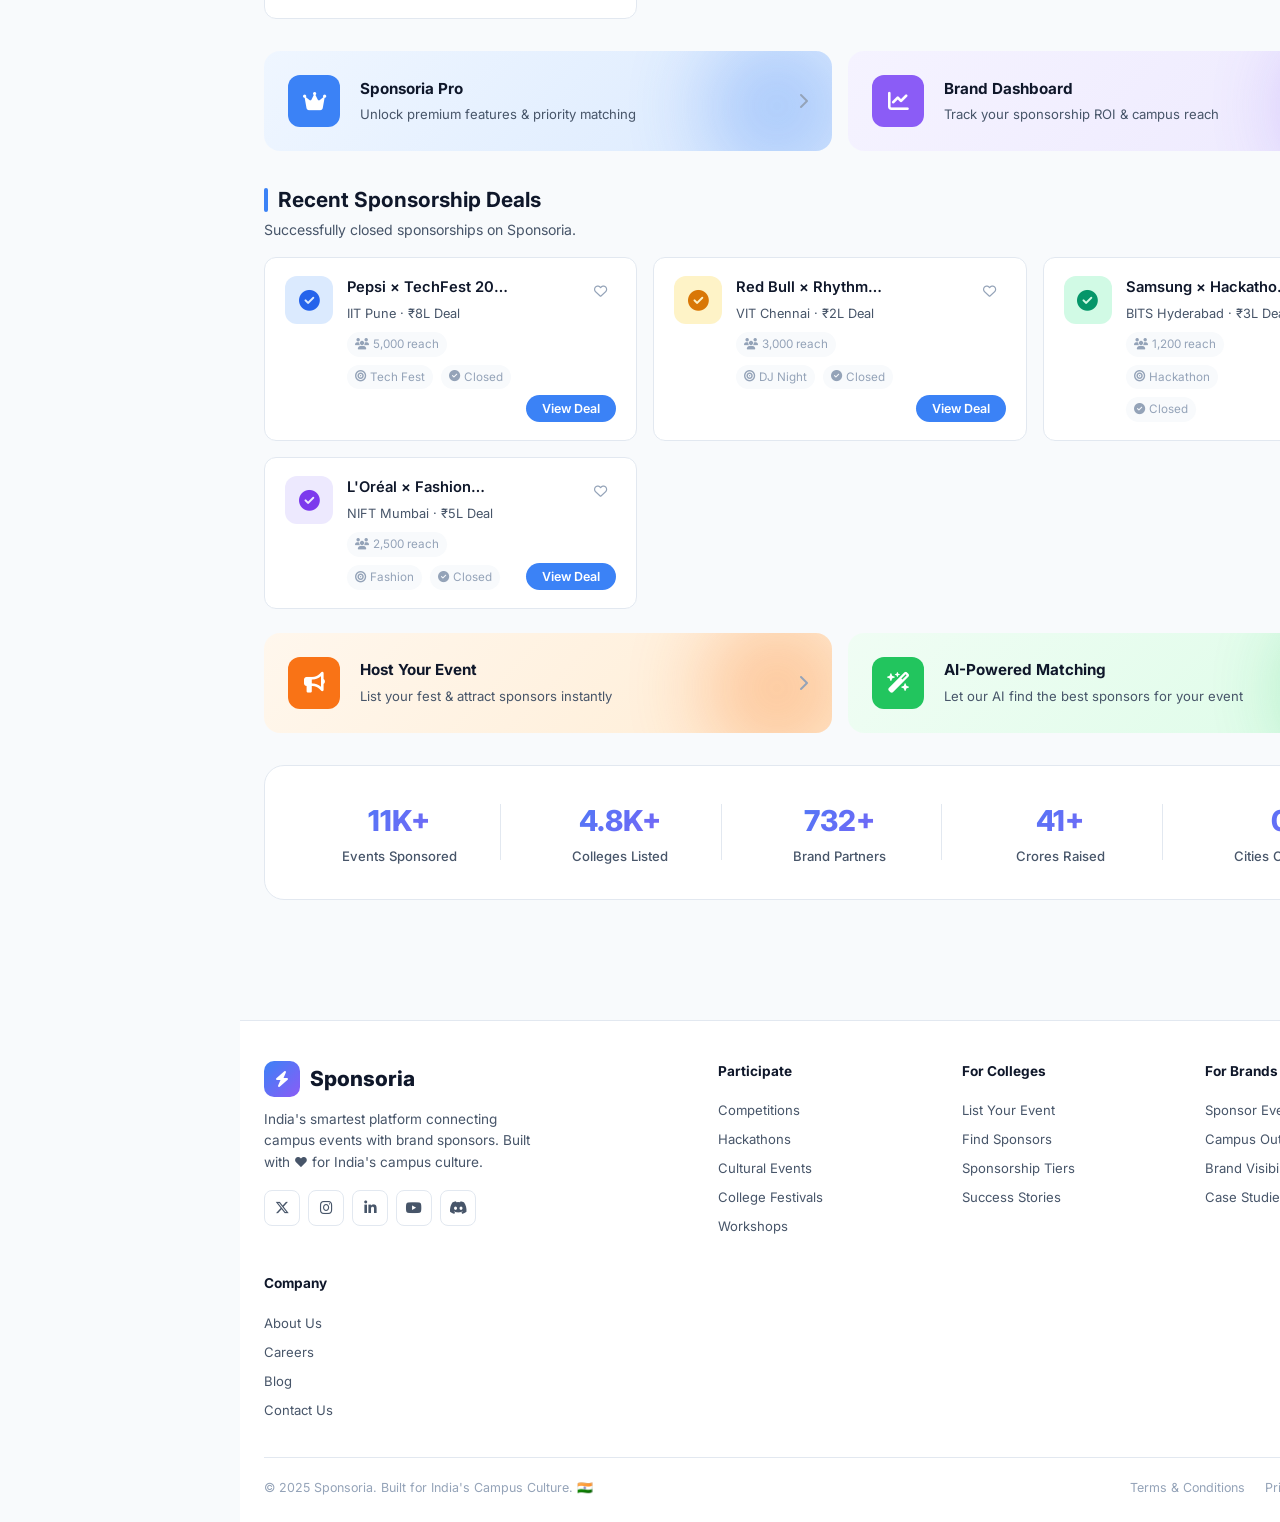
==== commit 14529e10: "feat: add Institution & Sponsor side pages - Auth: login/register with role toggle (Institution/Spon" ====
--- a/index.html
+++ b/index.html
@@ -1,13 +1,16 @@
 <!DOCTYPE html>
 <html lang="en">
+
 <head>
   <meta charset="UTF-8" />
   <meta name="viewport" content="width=device-width, initial-scale=1.0" />
   <title>Sponsoria — Campus Sponsorship Platform</title>
-  <meta name="description" content="India's #1 platform for colleges to find sponsors and brands to reach millions of students." />
+  <meta name="description"
+    content="India's #1 platform for colleges to find sponsors and brands to reach millions of students." />
   <link rel="preconnect" href="https://fonts.googleapis.com" />
   <link rel="preconnect" href="https://fonts.gstatic.com" crossorigin />
-  <link href="https://fonts.googleapis.com/css2?family=Inter:wght@300;400;500;600;700;800;900&display=swap" rel="stylesheet" />
+  <link href="https://fonts.googleapis.com/css2?family=Inter:wght@300;400;500;600;700;800;900&display=swap"
+    rel="stylesheet" />
   <link rel="stylesheet" href="https://cdnjs.cloudflare.com/ajax/libs/font-awesome/6.5.1/css/all.min.css" />
   <style>
     /* ===== CSS VARIABLES ===== */
@@ -33,10 +36,10 @@
       --text-secondary: #475569;
       --text-muted: #94A3B8;
       --text-link: #3B82F6;
-      --shadow-sm: 0 1px 2px rgba(0,0,0,0.05);
-      --shadow-md: 0 4px 6px -1px rgba(0,0,0,0.07), 0 2px 4px -2px rgba(0,0,0,0.05);
-      --shadow-lg: 0 10px 15px -3px rgba(0,0,0,0.08), 0 4px 6px -4px rgba(0,0,0,0.05);
-      --shadow-card: 0 1px 3px rgba(0,0,0,0.06), 0 1px 2px rgba(0,0,0,0.04);
+      --shadow-sm: 0 1px 2px rgba(0, 0, 0, 0.05);
+      --shadow-md: 0 4px 6px -1px rgba(0, 0, 0, 0.07), 0 2px 4px -2px rgba(0, 0, 0, 0.05);
+      --shadow-lg: 0 10px 15px -3px rgba(0, 0, 0, 0.08), 0 4px 6px -4px rgba(0, 0, 0, 0.05);
+      --shadow-card: 0 1px 3px rgba(0, 0, 0, 0.06), 0 1px 2px rgba(0, 0, 0, 0.04);
       --radius-sm: 8px;
       --radius-md: 12px;
       --radius-lg: 16px;
@@ -49,8 +52,19 @@
     }
 
     /* ===== RESET ===== */
-    *, *::before, *::after { margin: 0; padding: 0; box-sizing: border-box; }
-    html { scroll-behavior: smooth; -webkit-font-smoothing: antialiased; }
+    *,
+    *::before,
+    *::after {
+      margin: 0;
+      padding: 0;
+      box-sizing: border-box;
+    }
+
+    html {
+      scroll-behavior: smooth;
+      -webkit-font-smoothing: antialiased;
+    }
+
     body {
       font-family: var(--font);
       background: var(--bg-page);
@@ -58,11 +72,31 @@
       line-height: 1.6;
       overflow-x: hidden;
     }
-    a { text-decoration: none; color: inherit; }
-    ul { list-style: none; }
-    button { font-family: var(--font); cursor: pointer; border: none; background: none; }
-    img { max-width: 100%; display: block; }
-    input { font-family: var(--font); }
+
+    a {
+      text-decoration: none;
+      color: inherit;
+    }
+
+    ul {
+      list-style: none;
+    }
+
+    button {
+      font-family: var(--font);
+      cursor: pointer;
+      border: none;
+      background: none;
+    }
+
+    img {
+      max-width: 100%;
+      display: block;
+    }
+
+    input {
+      font-family: var(--font);
+    }
 
     /* ===== LAYOUT STRUCTURE ===== */
     .app-layout {
@@ -126,7 +160,10 @@
       transition: opacity 0.2s;
     }
 
-    .sidebar.collapsed .logo-text { opacity: 0; pointer-events: none; }
+    .sidebar.collapsed .logo-text {
+      opacity: 0;
+      pointer-events: none;
+    }
 
     /* Role Tabs */
     .role-tabs {
@@ -150,7 +187,9 @@
       cursor: pointer;
     }
 
-    .role-tab i { font-size: 1.1rem; }
+    .role-tab i {
+      font-size: 1.1rem;
+    }
 
     .role-tab.active {
       color: var(--primary);
@@ -162,8 +201,15 @@
       background: var(--bg-page);
     }
 
-    .sidebar.collapsed .role-tabs { flex-direction: column; padding: 8px 6px; }
-    .sidebar.collapsed .role-tab { padding: 8px 6px; font-size: 0.6rem; }
+    .sidebar.collapsed .role-tabs {
+      flex-direction: column;
+      padding: 8px 6px;
+    }
+
+    .sidebar.collapsed .role-tab {
+      padding: 8px 6px;
+      font-size: 0.6rem;
+    }
 
     /* Host Button */
     .host-btn {
@@ -182,10 +228,22 @@
       white-space: nowrap;
     }
 
-    .host-btn:hover { background: var(--primary-dark); transform: translateY(-1px); box-shadow: var(--shadow-md); }
-
-    .sidebar.collapsed .host-btn span { display: none; }
-    .sidebar.collapsed .host-btn { width: 44px; height: 44px; margin: 12px auto 4px; border-radius: 50%; }
+    .host-btn:hover {
+      background: var(--primary-dark);
+      transform: translateY(-1px);
+      box-shadow: var(--shadow-md);
+    }
+
+    .sidebar.collapsed .host-btn span {
+      display: none;
+    }
+
+    .sidebar.collapsed .host-btn {
+      width: 44px;
+      height: 44px;
+      margin: 12px auto 4px;
+      border-radius: 50%;
+    }
 
     /* Nav Items */
     .sidebar-nav {
@@ -194,8 +252,14 @@
       padding: 8px;
     }
 
-    .sidebar-nav::-webkit-scrollbar { width: 3px; }
-    .sidebar-nav::-webkit-scrollbar-thumb { background: var(--border); border-radius: 3px; }
+    .sidebar-nav::-webkit-scrollbar {
+      width: 3px;
+    }
+
+    .sidebar-nav::-webkit-scrollbar-thumb {
+      background: var(--border);
+      border-radius: 3px;
+    }
 
     .nav-section-label {
       font-size: 0.68rem;
@@ -207,7 +271,9 @@
       white-space: nowrap;
     }
 
-    .sidebar.collapsed .nav-section-label { display: none; }
+    .sidebar.collapsed .nav-section-label {
+      display: none;
+    }
 
     .nav-item {
       display: flex;
@@ -252,9 +318,18 @@
       font-weight: 700;
     }
 
-    .sidebar.collapsed .nav-item span:not(.nav-badge) { display: none; }
-    .sidebar.collapsed .nav-item .nav-badge { display: none; }
-    .sidebar.collapsed .nav-item { justify-content: center; padding: 10px; }
+    .sidebar.collapsed .nav-item span:not(.nav-badge) {
+      display: none;
+    }
+
+    .sidebar.collapsed .nav-item .nav-badge {
+      display: none;
+    }
+
+    .sidebar.collapsed .nav-item {
+      justify-content: center;
+      padding: 10px;
+    }
 
     /* Sidebar bottom */
     .sidebar-bottom {
@@ -273,7 +348,7 @@
       transition: margin-left 0.3s cubic-bezier(0.4, 0, 0.2, 1);
     }
 
-    .sidebar.collapsed ~ .main-content {
+    .sidebar.collapsed~.main-content {
       margin-left: var(--sidebar-collapsed);
     }
 
@@ -303,7 +378,10 @@
       transition: all 0.2s;
     }
 
-    .topbar-toggle:hover { background: var(--bg-page); color: var(--text-primary); }
+    .topbar-toggle:hover {
+      background: var(--bg-page);
+      color: var(--text-primary);
+    }
 
     .search-bar {
       flex: 1;
@@ -324,8 +402,15 @@
       outline: none;
     }
 
-    .search-bar input::placeholder { color: var(--text-muted); }
-    .search-bar input:focus { border-color: var(--primary); box-shadow: 0 0 0 3px rgba(59,130,246,0.1); background: var(--bg-white); }
+    .search-bar input::placeholder {
+      color: var(--text-muted);
+    }
+
+    .search-bar input:focus {
+      border-color: var(--primary);
+      box-shadow: 0 0 0 3px rgba(59, 130, 246, 0.1);
+      background: var(--bg-white);
+    }
 
     .search-bar i {
       position: absolute;
@@ -355,7 +440,10 @@
       position: relative;
     }
 
-    .topbar-btn:hover { background: var(--bg-page); color: var(--text-primary); }
+    .topbar-btn:hover {
+      background: var(--bg-page);
+      color: var(--text-primary);
+    }
 
     .topbar-btn .notif-dot {
       position: absolute;
@@ -402,7 +490,10 @@
       transition: transform 0.2s, box-shadow 0.2s;
     }
 
-    .avatar-btn:hover { transform: scale(1.05); box-shadow: 0 0 0 3px var(--primary-50); }
+    .avatar-btn:hover {
+      transform: scale(1.05);
+      box-shadow: 0 0 0 3px var(--primary-50);
+    }
 
     /* ===== PAGE CONTENT ===== */
     .page-content {
@@ -417,8 +508,15 @@
     }
 
     @keyframes fadeInUp {
-      from { opacity: 0; transform: translateY(20px); }
-      to { opacity: 1; transform: translateY(0); }
+      from {
+        opacity: 0;
+        transform: translateY(20px);
+      }
+
+      to {
+        opacity: 1;
+        transform: translateY(0);
+      }
     }
 
     .hero-headline {
@@ -429,7 +527,9 @@
       letter-spacing: -0.5px;
     }
 
-    .hero-headline .accent { color: var(--accent); }
+    .hero-headline .accent {
+      color: var(--accent);
+    }
 
     .hero-tagline {
       display: inline-flex;
@@ -445,7 +545,9 @@
       animation: fadeInUp 0.6s ease 0.2s both;
     }
 
-    .hero-tagline i { font-size: 0.9rem; }
+    .hero-tagline i {
+      font-size: 0.9rem;
+    }
 
     /* ===== CATEGORY PILLS ===== */
     .category-pills {
@@ -458,7 +560,9 @@
       animation: fadeInUp 0.6s ease 0.3s both;
     }
 
-    .category-pills::-webkit-scrollbar { display: none; }
+    .category-pills::-webkit-scrollbar {
+      display: none;
+    }
 
     .cat-pill {
       display: flex;
@@ -485,7 +589,7 @@
     .cat-pill.active {
       border-color: var(--primary);
       background: var(--primary-light);
-      box-shadow: 0 0 0 3px rgba(59,130,246,0.1);
+      box-shadow: 0 0 0 3px rgba(59, 130, 246, 0.1);
     }
 
     .cat-pill-icon {
@@ -499,16 +603,49 @@
       transition: transform 0.2s;
     }
 
-    .cat-pill:hover .cat-pill-icon { transform: scale(1.1); }
-
-    .cat-pill-icon.blue { background: #DBEAFE; color: #2563EB; }
-    .cat-pill-icon.orange { background: #FEF3C7; color: #D97706; }
-    .cat-pill-icon.green { background: #D1FAE5; color: #059669; }
-    .cat-pill-icon.purple { background: #EDE9FE; color: #7C3AED; }
-    .cat-pill-icon.pink { background: #FCE7F3; color: #DB2777; }
-    .cat-pill-icon.teal { background: #CCFBF1; color: #0D9488; }
-    .cat-pill-icon.red { background: #FEE2E2; color: #DC2626; }
-    .cat-pill-icon.indigo { background: #E0E7FF; color: #4F46E5; }
+    .cat-pill:hover .cat-pill-icon {
+      transform: scale(1.1);
+    }
+
+    .cat-pill-icon.blue {
+      background: #DBEAFE;
+      color: #2563EB;
+    }
+
+    .cat-pill-icon.orange {
+      background: #FEF3C7;
+      color: #D97706;
+    }
+
+    .cat-pill-icon.green {
+      background: #D1FAE5;
+      color: #059669;
+    }
+
+    .cat-pill-icon.purple {
+      background: #EDE9FE;
+      color: #7C3AED;
+    }
+
+    .cat-pill-icon.pink {
+      background: #FCE7F3;
+      color: #DB2777;
+    }
+
+    .cat-pill-icon.teal {
+      background: #CCFBF1;
+      color: #0D9488;
+    }
+
+    .cat-pill-icon.red {
+      background: #FEE2E2;
+      color: #DC2626;
+    }
+
+    .cat-pill-icon.indigo {
+      background: #E0E7FF;
+      color: #4F46E5;
+    }
 
     .cat-pill-label {
       font-size: 0.78rem;
@@ -531,9 +668,11 @@
     .location-finder::before {
       content: '';
       position: absolute;
-      top: -40px; right: -40px;
-      width: 200px; height: 200px;
-      background: radial-gradient(circle, rgba(59,130,246,0.12) 0%, transparent 70%);
+      top: -40px;
+      right: -40px;
+      width: 200px;
+      height: 200px;
+      background: radial-gradient(circle, rgba(59, 130, 246, 0.12) 0%, transparent 70%);
       border-radius: 50%;
       pointer-events: none;
     }
@@ -595,13 +734,16 @@
       transition: all 0.2s;
     }
 
-    .location-input-wrap input::placeholder { color: var(--text-muted); }
+    .location-input-wrap input::placeholder {
+      color: var(--text-muted);
+    }
+
     .location-input-wrap input:focus {
       border-color: var(--primary);
-      box-shadow: 0 0 0 3px rgba(59,130,246,0.12);
-    }
-
-    .location-input-wrap > i {
+      box-shadow: 0 0 0 3px rgba(59, 130, 246, 0.12);
+    }
+
+    .location-input-wrap>i {
       position: absolute;
       left: 16px;
       top: 50%;
@@ -626,7 +768,9 @@
       display: none;
     }
 
-    .location-suggestions.active { display: block; }
+    .location-suggestions.active {
+      display: block;
+    }
 
     .location-suggestion {
       display: flex;
@@ -650,7 +794,10 @@
       text-align: center;
     }
 
-    .location-suggestion .city-name { font-weight: 600; }
+    .location-suggestion .city-name {
+      font-weight: 600;
+    }
+
     .location-suggestion .city-count {
       margin-left: auto;
       font-size: 0.72rem;
@@ -694,7 +841,9 @@
     }
 
     @keyframes spin {
-      to { transform: rotate(360deg); }
+      to {
+        transform: rotate(360deg);
+      }
     }
 
     .popular-cities {
@@ -731,7 +880,9 @@
       border-color: var(--primary);
     }
 
-    .city-chip i { font-size: 0.7rem; }
+    .city-chip i {
+      font-size: 0.7rem;
+    }
 
     .location-results-info {
       display: none;
@@ -744,7 +895,9 @@
       border: 1px solid var(--border);
     }
 
-    .location-results-info.active { display: flex; }
+    .location-results-info.active {
+      display: flex;
+    }
 
     .location-results-info i {
       color: var(--green);
@@ -781,10 +934,21 @@
     }
 
     @media (max-width: 768px) {
-      .location-finder { padding: 20px 18px; }
-      .location-search-row { flex-direction: column; }
-      .detect-location-btn { justify-content: center; }
-      .popular-cities { gap: 6px; }
+      .location-finder {
+        padding: 20px 18px;
+      }
+
+      .location-search-row {
+        flex-direction: column;
+      }
+
+      .detect-location-btn {
+        justify-content: center;
+      }
+
+      .popular-cities {
+        gap: 6px;
+      }
     }
 
     /* ===== SECTION HEADERS ===== */
@@ -836,8 +1000,13 @@
       background: var(--primary-light);
     }
 
-    .view-all-btn i { transition: transform 0.2s; }
-    .view-all-btn:hover i { transform: translateX(3px); }
+    .view-all-btn i {
+      transition: transform 0.2s;
+    }
+
+    .view-all-btn:hover i {
+      transform: translateX(3px);
+    }
 
     /* ===== FEATURED CAROUSEL ===== */
     .featured-carousel {
@@ -855,7 +1024,9 @@
       padding: 4px 0 8px;
     }
 
-    .carousel-track::-webkit-scrollbar { display: none; }
+    .carousel-track::-webkit-scrollbar {
+      display: none;
+    }
 
     .carousel-arrow {
       position: absolute;
@@ -883,8 +1054,13 @@
       transform: translateY(-50%) scale(1.05);
     }
 
-    .carousel-arrow.left { left: -16px; }
-    .carousel-arrow.right { right: -16px; }
+    .carousel-arrow.left {
+      left: -16px;
+    }
+
+    .carousel-arrow.right {
+      right: -16px;
+    }
 
     /* ===== EVENT / FEATURED CARDS ===== */
     .featured-card {
@@ -921,7 +1097,7 @@
       content: '';
       position: absolute;
       inset: 0;
-      background: linear-gradient(180deg, transparent 50%, rgba(0,0,0,0.03) 100%);
+      background: linear-gradient(180deg, transparent 50%, rgba(0, 0, 0, 0.03) 100%);
     }
 
     .featured-card-img .card-banner-text {
@@ -967,10 +1143,25 @@
       font-weight: 600;
     }
 
-    .card-tag.free { background: var(--green-light); color: var(--green); }
-    .card-tag.online { background: var(--primary-light); color: var(--primary); }
-    .card-tag.open { background: #FEF3C7; color: #B45309; }
-    .card-tag.college { background: var(--purple-light); color: var(--purple); }
+    .card-tag.free {
+      background: var(--green-light);
+      color: var(--green);
+    }
+
+    .card-tag.online {
+      background: var(--primary-light);
+      color: var(--primary);
+    }
+
+    .card-tag.open {
+      background: #FEF3C7;
+      color: #B45309;
+    }
+
+    .card-tag.college {
+      background: var(--purple-light);
+      color: var(--purple);
+    }
 
     .featured-card-title {
       font-size: 0.92rem;
@@ -1023,7 +1214,11 @@
       transition: all 0.2s;
     }
 
-    .card-fav-btn:hover { color: var(--red); background: #FEF2F2; transform: scale(1.15); }
+    .card-fav-btn:hover {
+      color: var(--red);
+      background: #FEF2F2;
+      transform: scale(1.15);
+    }
 
     /* ===== OPPORTUNITY CARDS (List style) ===== */
     .opp-grid {
@@ -1060,7 +1255,10 @@
       flex-shrink: 0;
     }
 
-    .opp-card-content { flex: 1; min-width: 0; }
+    .opp-card-content {
+      flex: 1;
+      min-width: 0;
+    }
 
     .opp-card-title {
       font-size: 0.92rem;
@@ -1095,7 +1293,9 @@
       border-radius: var(--radius-full);
     }
 
-    .opp-detail i { font-size: 0.7rem; }
+    .opp-detail i {
+      font-size: 0.7rem;
+    }
 
     .opp-card-right {
       display: flex;
@@ -1105,7 +1305,9 @@
       flex-shrink: 0;
     }
 
-    .opp-card-right .card-fav-btn { margin-bottom: auto; }
+    .opp-card-right .card-fav-btn {
+      margin-bottom: auto;
+    }
 
     .opp-apply-btn {
       padding: 6px 16px;
@@ -1117,7 +1319,11 @@
       transition: all 0.2s;
     }
 
-    .opp-apply-btn:hover { background: var(--primary-dark); transform: translateY(-1px); box-shadow: var(--shadow-sm); }
+    .opp-apply-btn:hover {
+      background: var(--primary-dark);
+      transform: translateY(-1px);
+      box-shadow: var(--shadow-sm);
+    }
 
     /* ===== TRUSTED BRANDS ===== */
     .trusted-section {
@@ -1132,7 +1338,10 @@
       margin-bottom: 20px;
     }
 
-    .trusted-label span { color: var(--primary); font-weight: 700; }
+    .trusted-label span {
+      color: var(--primary);
+      font-weight: 700;
+    }
 
     .trusted-logos {
       display: flex;
@@ -1163,7 +1372,9 @@
       transition: transform 0.2s;
     }
 
-    .trusted-logo:hover { transform: scale(1.08); }
+    .trusted-logo:hover {
+      transform: scale(1.08);
+    }
 
     /* ===== STATS BANNER ===== */
     .stats-banner {
@@ -1231,26 +1442,56 @@
     .promo-card::before {
       content: '';
       position: absolute;
-      top: -20px; right: -20px;
-      width: 150px; height: 150px;
+      top: -20px;
+      right: -20px;
+      width: 150px;
+      height: 150px;
       border-radius: 50%;
       filter: blur(40px);
       opacity: 0.3;
       transition: opacity 0.3s;
     }
 
-    .promo-card:hover::before { opacity: 0.5; }
-
-    .promo-card:hover { transform: translateY(-3px); box-shadow: var(--shadow-lg); }
-
-    .promo-card.blue { background: linear-gradient(135deg, #EFF6FF, #DBEAFE); }
-    .promo-card.blue::before { background: var(--primary); }
-    .promo-card.purple { background: linear-gradient(135deg, #F5F3FF, #EDE9FE); }
-    .promo-card.purple::before { background: var(--purple); }
-    .promo-card.orange { background: linear-gradient(135deg, #FFF7ED, #FFEDD5); }
-    .promo-card.orange::before { background: var(--accent); }
-    .promo-card.green { background: linear-gradient(135deg, #F0FDF4, #DCFCE7); }
-    .promo-card.green::before { background: var(--green); }
+    .promo-card:hover::before {
+      opacity: 0.5;
+    }
+
+    .promo-card:hover {
+      transform: translateY(-3px);
+      box-shadow: var(--shadow-lg);
+    }
+
+    .promo-card.blue {
+      background: linear-gradient(135deg, #EFF6FF, #DBEAFE);
+    }
+
+    .promo-card.blue::before {
+      background: var(--primary);
+    }
+
+    .promo-card.purple {
+      background: linear-gradient(135deg, #F5F3FF, #EDE9FE);
+    }
+
+    .promo-card.purple::before {
+      background: var(--purple);
+    }
+
+    .promo-card.orange {
+      background: linear-gradient(135deg, #FFF7ED, #FFEDD5);
+    }
+
+    .promo-card.orange::before {
+      background: var(--accent);
+    }
+
+    .promo-card.green {
+      background: linear-gradient(135deg, #F0FDF4, #DCFCE7);
+    }
+
+    .promo-card.green::before {
+      background: var(--green);
+    }
 
     .promo-icon {
       width: 52px;
@@ -1264,14 +1505,40 @@
       position: relative;
     }
 
-    .promo-card.blue .promo-icon { background: var(--primary); color: #fff; }
-    .promo-card.purple .promo-icon { background: var(--purple); color: #fff; }
-    .promo-card.orange .promo-icon { background: var(--accent); color: #fff; }
-    .promo-card.green .promo-icon { background: var(--green); color: #fff; }
-
-    .promo-text { position: relative; }
-    .promo-text h4 { font-size: 0.95rem; font-weight: 700; margin-bottom: 3px; }
-    .promo-text p { font-size: 0.82rem; color: var(--text-secondary); }
+    .promo-card.blue .promo-icon {
+      background: var(--primary);
+      color: #fff;
+    }
+
+    .promo-card.purple .promo-icon {
+      background: var(--purple);
+      color: #fff;
+    }
+
+    .promo-card.orange .promo-icon {
+      background: var(--accent);
+      color: #fff;
+    }
+
+    .promo-card.green .promo-icon {
+      background: var(--green);
+      color: #fff;
+    }
+
+    .promo-text {
+      position: relative;
+    }
+
+    .promo-text h4 {
+      font-size: 0.95rem;
+      font-weight: 700;
+      margin-bottom: 3px;
+    }
+
+    .promo-text p {
+      font-size: 0.82rem;
+      color: var(--text-secondary);
+    }
 
     .promo-arrow {
       margin-left: auto;
@@ -1281,7 +1548,9 @@
       transition: transform 0.2s;
     }
 
-    .promo-card:hover .promo-arrow { transform: translateX(4px); }
+    .promo-card:hover .promo-arrow {
+      transform: translateX(4px);
+    }
 
     /* ===== COURSES SECTION ===== */
     .courses-grid {
@@ -1313,10 +1582,21 @@
       position: relative;
     }
 
-    .course-card-banner.bg1 { background: linear-gradient(135deg, #DBEAFE, #C7D2FE); }
-    .course-card-banner.bg2 { background: linear-gradient(135deg, #FCE7F3, #F5D0FE); }
-    .course-card-banner.bg3 { background: linear-gradient(135deg, #D1FAE5, #A7F3D0); }
-    .course-card-banner.bg4 { background: linear-gradient(135deg, #FEF3C7, #FDE68A); }
+    .course-card-banner.bg1 {
+      background: linear-gradient(135deg, #DBEAFE, #C7D2FE);
+    }
+
+    .course-card-banner.bg2 {
+      background: linear-gradient(135deg, #FCE7F3, #F5D0FE);
+    }
+
+    .course-card-banner.bg3 {
+      background: linear-gradient(135deg, #D1FAE5, #A7F3D0);
+    }
+
+    .course-card-banner.bg4 {
+      background: linear-gradient(135deg, #FEF3C7, #FDE68A);
+    }
 
     .course-card-banner .ai-badge {
       position: absolute;
@@ -1324,7 +1604,7 @@
       left: 10px;
       padding: 3px 10px;
       border-radius: var(--radius-full);
-      background: rgba(255,255,255,0.9);
+      background: rgba(255, 255, 255, 0.9);
       backdrop-filter: blur(4px);
       font-size: 0.68rem;
       font-weight: 700;
@@ -1370,7 +1650,9 @@
       margin-bottom: 32px;
     }
 
-    .footer-brand .sidebar-logo { margin-bottom: 12px; }
+    .footer-brand .sidebar-logo {
+      margin-bottom: 12px;
+    }
 
     .footer-brand p {
       font-size: 0.85rem;
@@ -1420,7 +1702,10 @@
       transition: color 0.2s, padding-left 0.2s;
     }
 
-    .footer-col a:hover { color: var(--primary); padding-left: 4px; }
+    .footer-col a:hover {
+      color: var(--primary);
+      padding-left: 4px;
+    }
 
     .footer-bottom {
       border-top: 1px solid var(--border);
@@ -1448,19 +1733,23 @@
       transition: color 0.2s;
     }
 
-    .footer-bottom-links a:hover { color: var(--text-secondary); }
+    .footer-bottom-links a:hover {
+      color: var(--text-secondary);
+    }
 
     /* ===== MOBILE OVERLAY ===== */
     .sidebar-overlay {
       display: none;
       position: fixed;
       inset: 0;
-      background: rgba(0,0,0,0.4);
+      background: rgba(0, 0, 0, 0.4);
       z-index: 150;
       backdrop-filter: blur(2px);
     }
 
-    .sidebar-overlay.active { display: block; }
+    .sidebar-overlay.active {
+      display: block;
+    }
 
     /* ===== SCROLL REVEAL ===== */
     .reveal {
@@ -1476,10 +1765,21 @@
 
     /* ===== RESPONSIVE ===== */
     @media (max-width: 1024px) {
-      .footer-grid { grid-template-columns: repeat(3, 1fr); }
-      .stats-banner { grid-template-columns: repeat(3, 1fr); }
-      .promo-row { grid-template-columns: 1fr; }
-      .opp-grid { grid-template-columns: 1fr; }
+      .footer-grid {
+        grid-template-columns: repeat(3, 1fr);
+      }
+
+      .stats-banner {
+        grid-template-columns: repeat(3, 1fr);
+      }
+
+      .promo-row {
+        grid-template-columns: 1fr;
+      }
+
+      .opp-grid {
+        grid-template-columns: 1fr;
+      }
     }
 
     @media (max-width: 768px) {
@@ -1493,43 +1793,83 @@
         transform: translateX(0);
       }
 
-      .main-content { margin-left: 0 !important; }
-
-      .topbar-toggle { display: flex; }
-
-      .page-content { padding: 0 16px 32px; }
-
-      .topbar { padding: 0 16px; }
-
-      .for-business-btn span { display: none; }
-      .for-business-btn { padding: 8px 12px; }
+      .main-content {
+        margin-left: 0 !important;
+      }
+
+      .topbar-toggle {
+        display: flex;
+      }
+
+      .page-content {
+        padding: 0 16px 32px;
+      }
+
+      .topbar {
+        padding: 0 16px;
+      }
+
+      .for-business-btn span {
+        display: none;
+      }
+
+      .for-business-btn {
+        padding: 8px 12px;
+      }
 
       .stats-banner {
         grid-template-columns: repeat(2, 1fr);
         padding: 20px;
       }
 
-      .stat-item:not(:last-child)::after { display: none; }
-
-      .footer-grid { grid-template-columns: 1fr 1fr; }
-
-      .hero-headline { font-size: 1.6rem; }
-
-      .cat-pill { min-width: 95px; padding: 10px 14px; }
-
-      .featured-card { min-width: 260px; max-width: 260px; }
-
-      .carousel-arrow { display: none; }
+      .stat-item:not(:last-child)::after {
+        display: none;
+      }
+
+      .footer-grid {
+        grid-template-columns: 1fr 1fr;
+      }
+
+      .hero-headline {
+        font-size: 1.6rem;
+      }
+
+      .cat-pill {
+        min-width: 95px;
+        padding: 10px 14px;
+      }
+
+      .featured-card {
+        min-width: 260px;
+        max-width: 260px;
+      }
+
+      .carousel-arrow {
+        display: none;
+      }
     }
 
     @media (max-width: 480px) {
-      .footer-grid { grid-template-columns: 1fr; }
-      .stats-banner { grid-template-columns: 1fr; }
-      .footer-bottom { flex-direction: column; text-align: center; }
-      .hero-headline { font-size: 1.4rem; }
+      .footer-grid {
+        grid-template-columns: 1fr;
+      }
+
+      .stats-banner {
+        grid-template-columns: 1fr;
+      }
+
+      .footer-bottom {
+        flex-direction: column;
+        text-align: center;
+      }
+
+      .hero-headline {
+        font-size: 1.4rem;
+      }
     }
   </style>
 </head>
+
 <body>
 
   <div class="app-layout">
@@ -1611,9 +1951,13 @@
       </nav>
 
       <div class="sidebar-bottom">
-        <a href="#" class="nav-item">
-          <i class="fa-solid fa-bell"></i>
-          <span>Notifications</span>
+        <a href="/auth/login.html" class="nav-item">
+          <i class="fa-solid fa-right-to-bracket"></i>
+          <span>Login</span>
+        </a>
+        <a href="/auth/register.html" class="nav-item">
+          <i class="fa-solid fa-user-plus"></i>
+          <span>Register</span>
         </a>
       </div>
     </aside>
@@ -1712,7 +2056,8 @@
           <div class="location-search-row">
             <div class="location-input-wrap">
               <i class="fa-solid fa-location-dot"></i>
-              <input type="text" id="locationInput" placeholder="Enter your city (e.g. Mumbai, Delhi, Pune...)" autocomplete="off" />
+              <input type="text" id="locationInput" placeholder="Enter your city (e.g. Mumbai, Delhi, Pune...)"
+                autocomplete="off" />
               <div class="location-suggestions" id="locationSuggestions"></div>
             </div>
             <button class="detect-location-btn" id="detectLocationBtn">
@@ -2031,7 +2376,8 @@
 
         <div class="opp-grid reveal">
           <div class="opp-card">
-            <div class="opp-card-icon" style="background:#DBEAFE;color:#2563EB;"><i class="fa-solid fa-check-circle"></i></div>
+            <div class="opp-card-icon" style="background:#DBEAFE;color:#2563EB;"><i
+                class="fa-solid fa-check-circle"></i></div>
             <div class="opp-card-content">
               <div class="opp-card-title">Pepsi × TechFest 2025 — Title Sponsor</div>
               <div class="opp-card-org">IIT Pune · ₹8L Deal</div>
@@ -2048,7 +2394,8 @@
           </div>
 
           <div class="opp-card">
-            <div class="opp-card-icon" style="background:#FEF3C7;color:#D97706;"><i class="fa-solid fa-check-circle"></i></div>
+            <div class="opp-card-icon" style="background:#FEF3C7;color:#D97706;"><i
+                class="fa-solid fa-check-circle"></i></div>
             <div class="opp-card-content">
               <div class="opp-card-title">Red Bull × Rhythm Night — Beverage Partner</div>
               <div class="opp-card-org">VIT Chennai · ₹2L Deal</div>
@@ -2065,7 +2412,8 @@
           </div>
 
           <div class="opp-card">
-            <div class="opp-card-icon" style="background:#D1FAE5;color:#059669;"><i class="fa-solid fa-check-circle"></i></div>
+            <div class="opp-card-icon" style="background:#D1FAE5;color:#059669;"><i
+                class="fa-solid fa-check-circle"></i></div>
             <div class="opp-card-content">
               <div class="opp-card-title">Samsung × Hackathon X — Tech Partner</div>
               <div class="opp-card-org">BITS Hyderabad · ₹3L Deal</div>
@@ -2082,7 +2430,8 @@
           </div>
 
           <div class="opp-card">
-            <div class="opp-card-icon" style="background:#EDE9FE;color:#7C3AED;"><i class="fa-solid fa-check-circle"></i></div>
+            <div class="opp-card-icon" style="background:#EDE9FE;color:#7C3AED;"><i
+                class="fa-solid fa-check-circle"></i></div>
             <div class="opp-card-content">
               <div class="opp-card-title">L'Oréal × Fashion Week — Beauty Partner</div>
               <div class="opp-card-org">NIFT Mumbai · ₹5L Deal</div>
@@ -2154,7 +2503,8 @@
                 <div class="logo-mark"><i class="fa-solid fa-bolt"></i></div>
                 <span class="logo-text">Sponsoria</span>
               </a>
-              <p>India's smartest platform connecting campus events with brand sponsors. Built with ❤️ for India's campus culture.</p>
+              <p>India's smartest platform connecting campus events with brand sponsors. Built with ❤️ for India's
+                campus culture.</p>
               <div class="footer-socials">
                 <a href="#"><i class="fa-brands fa-x-twitter"></i></a>
                 <a href="#"><i class="fa-brands fa-instagram"></i></a>
@@ -2502,5 +2852,7 @@
       if (oppSection) oppSection.scrollIntoView({ behavior: 'smooth', block: 'start' });
     });
   </script>
+  <script src="/js/shared.js"></script>
 </body>
-</html>
+
+</html>
